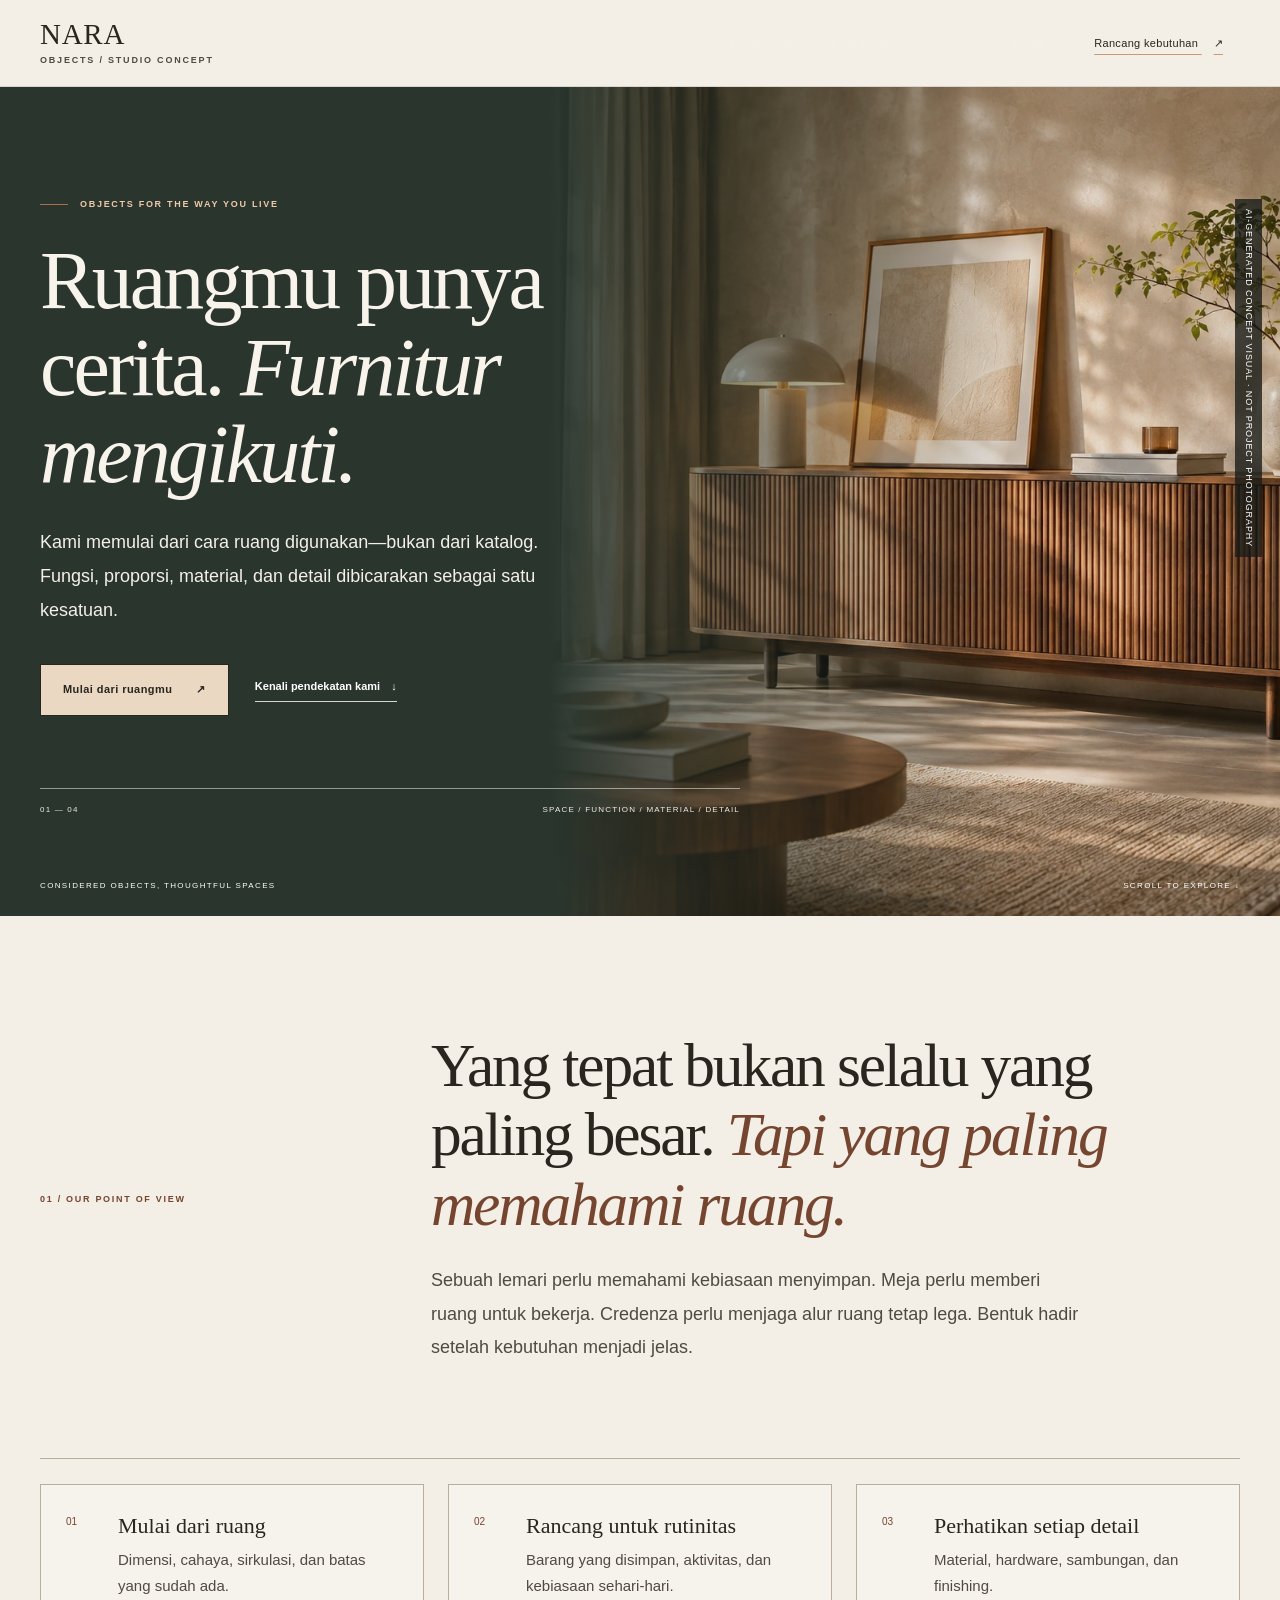
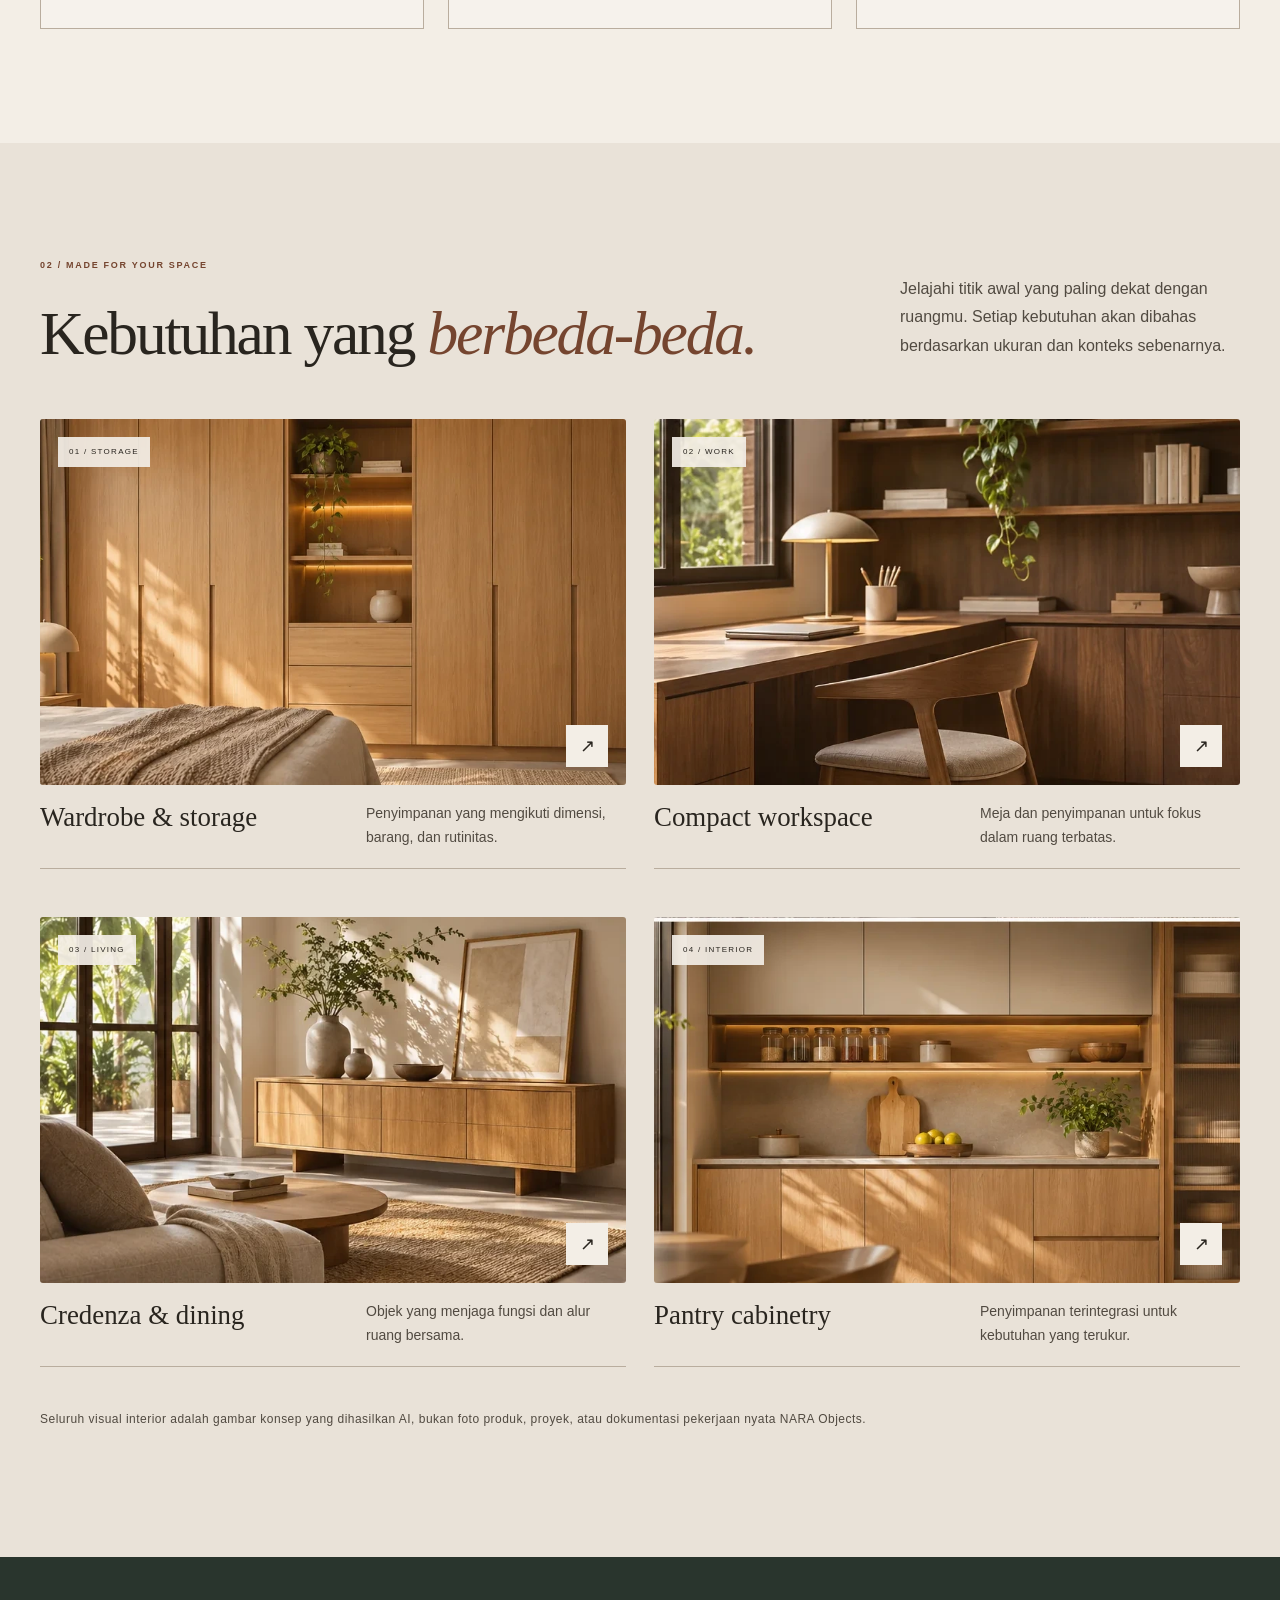
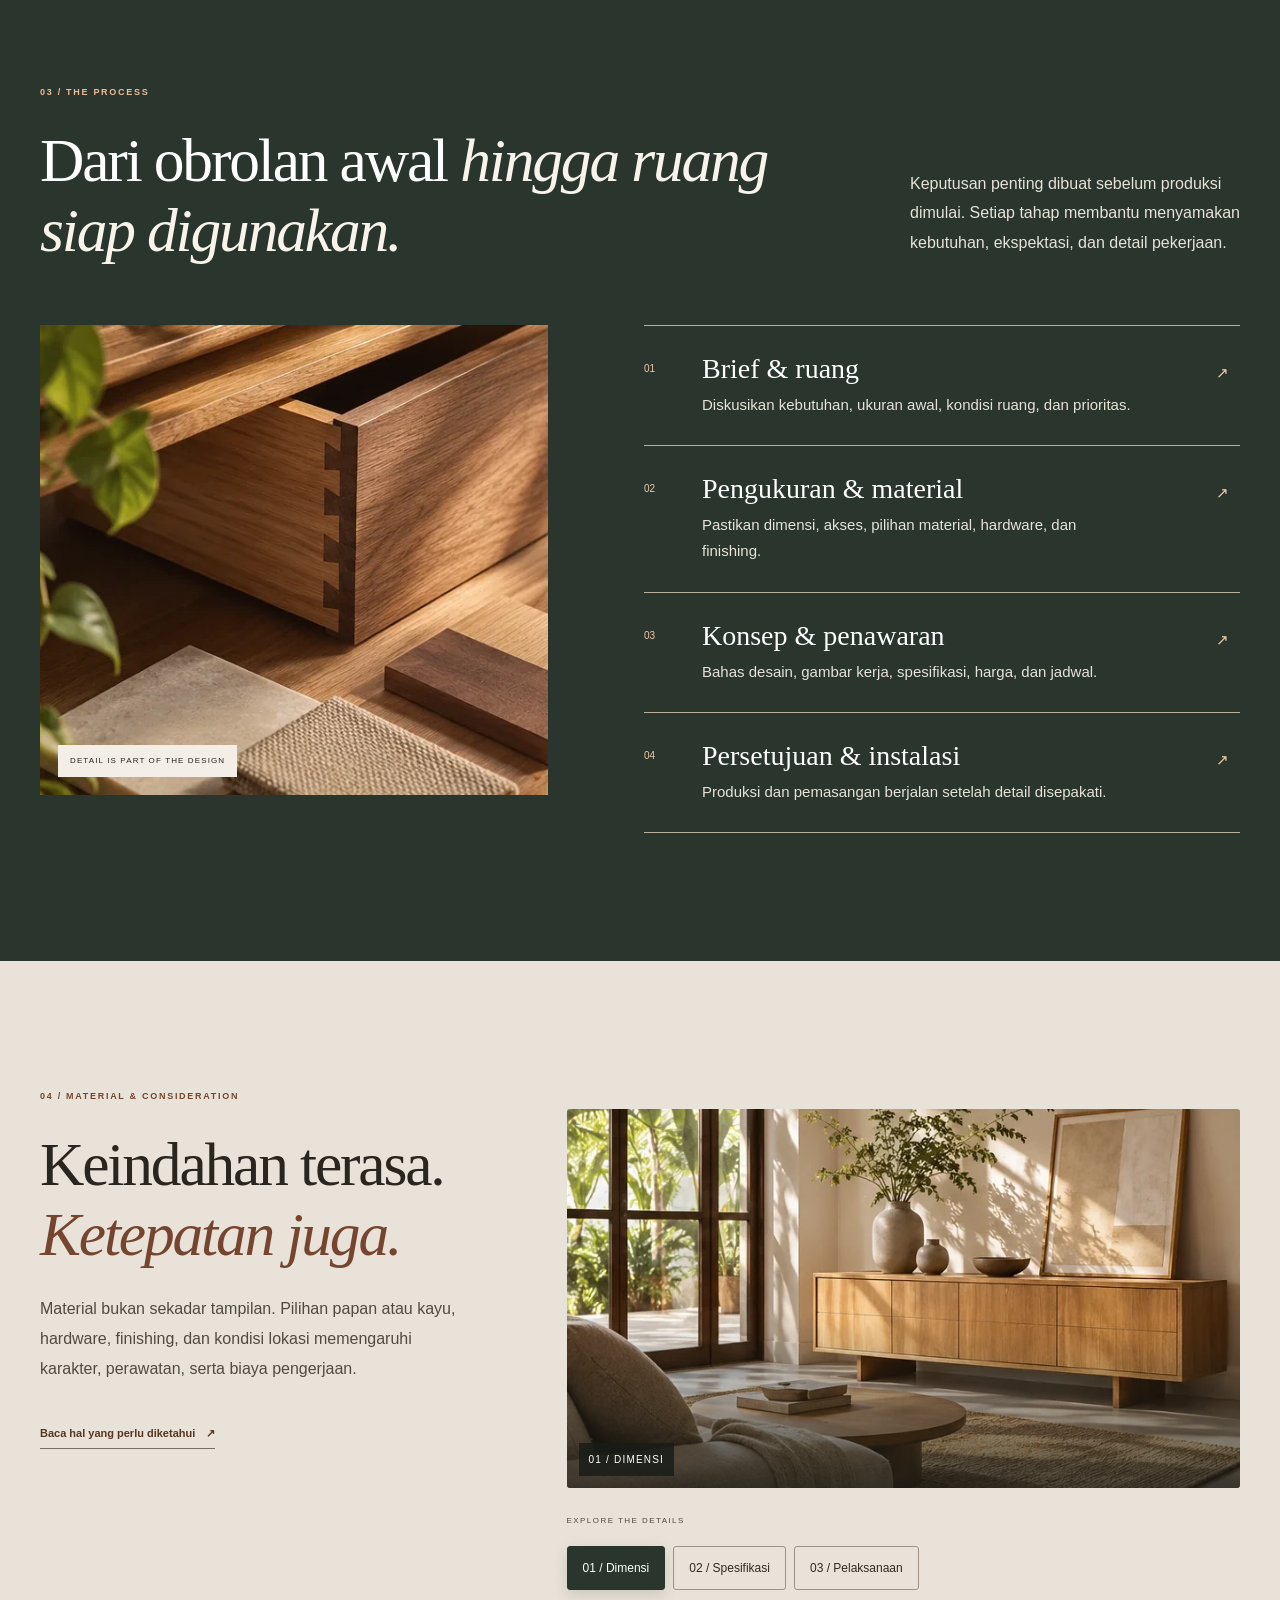
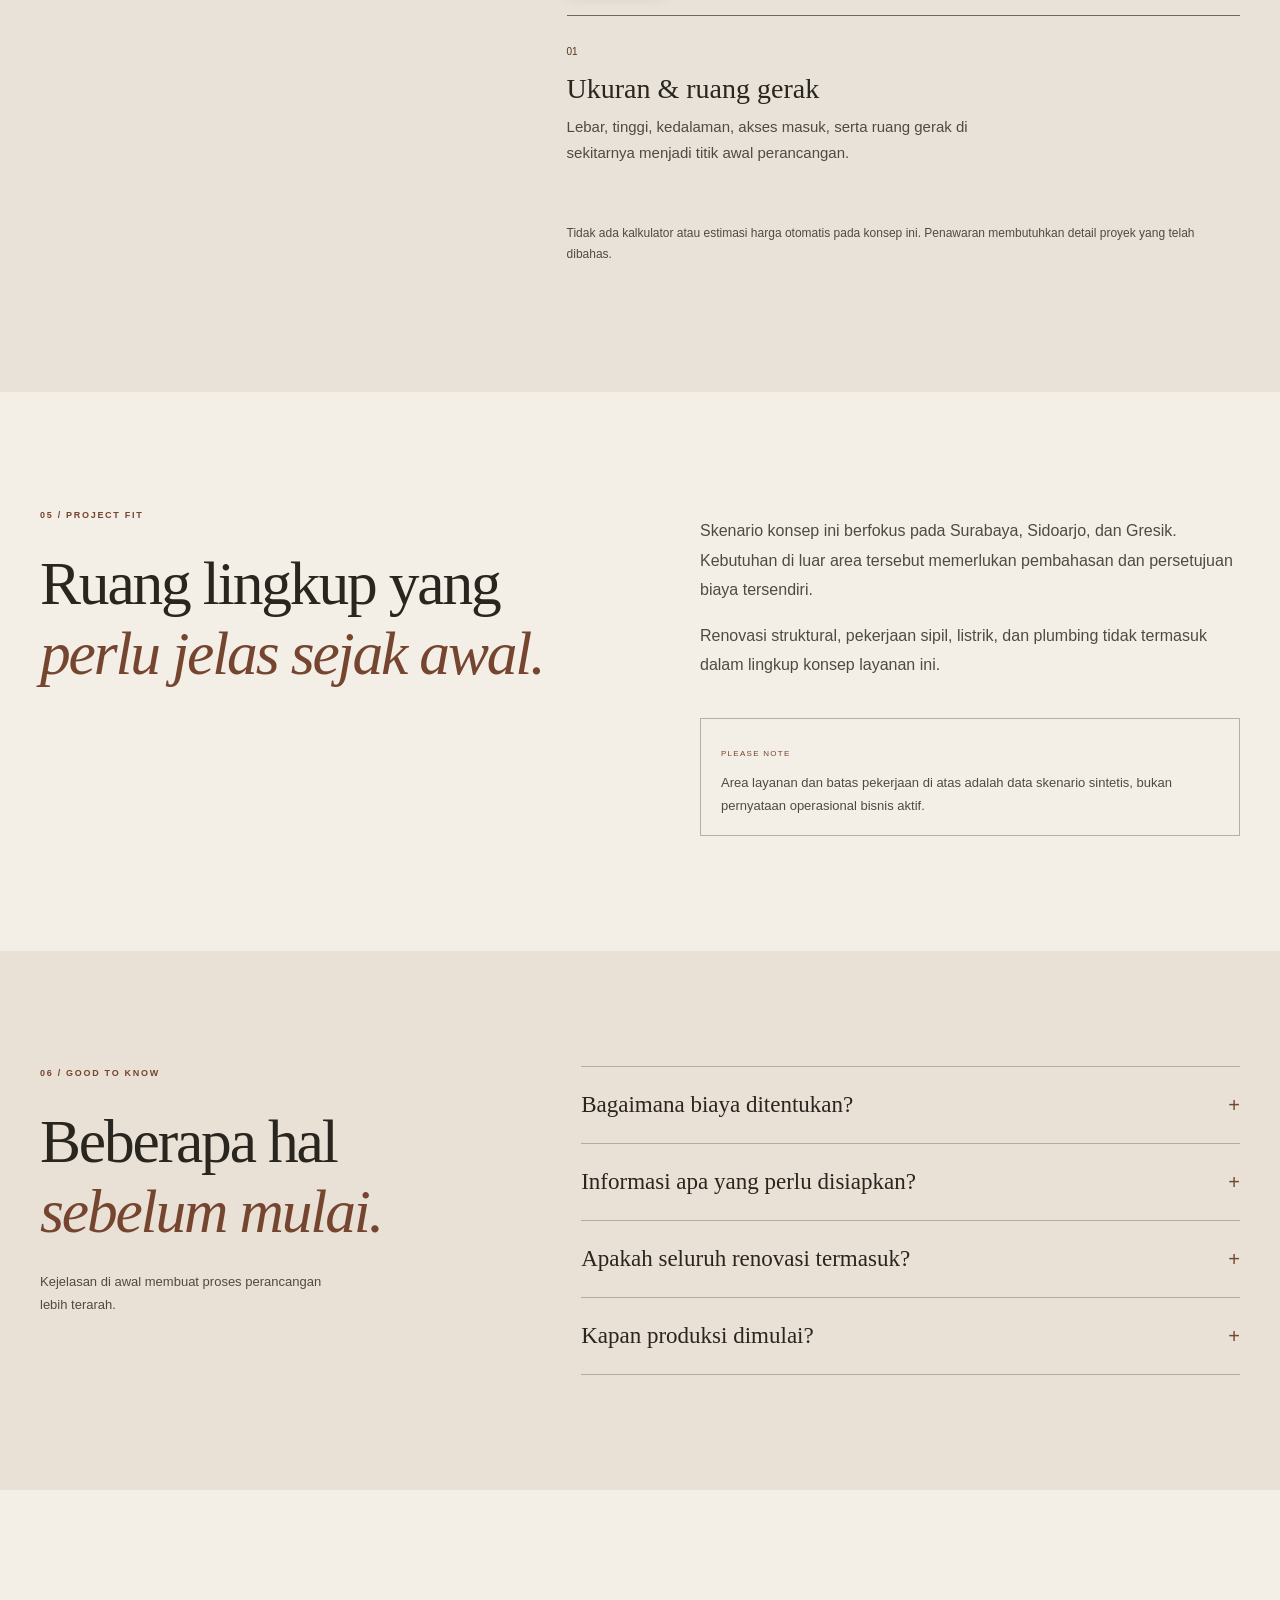
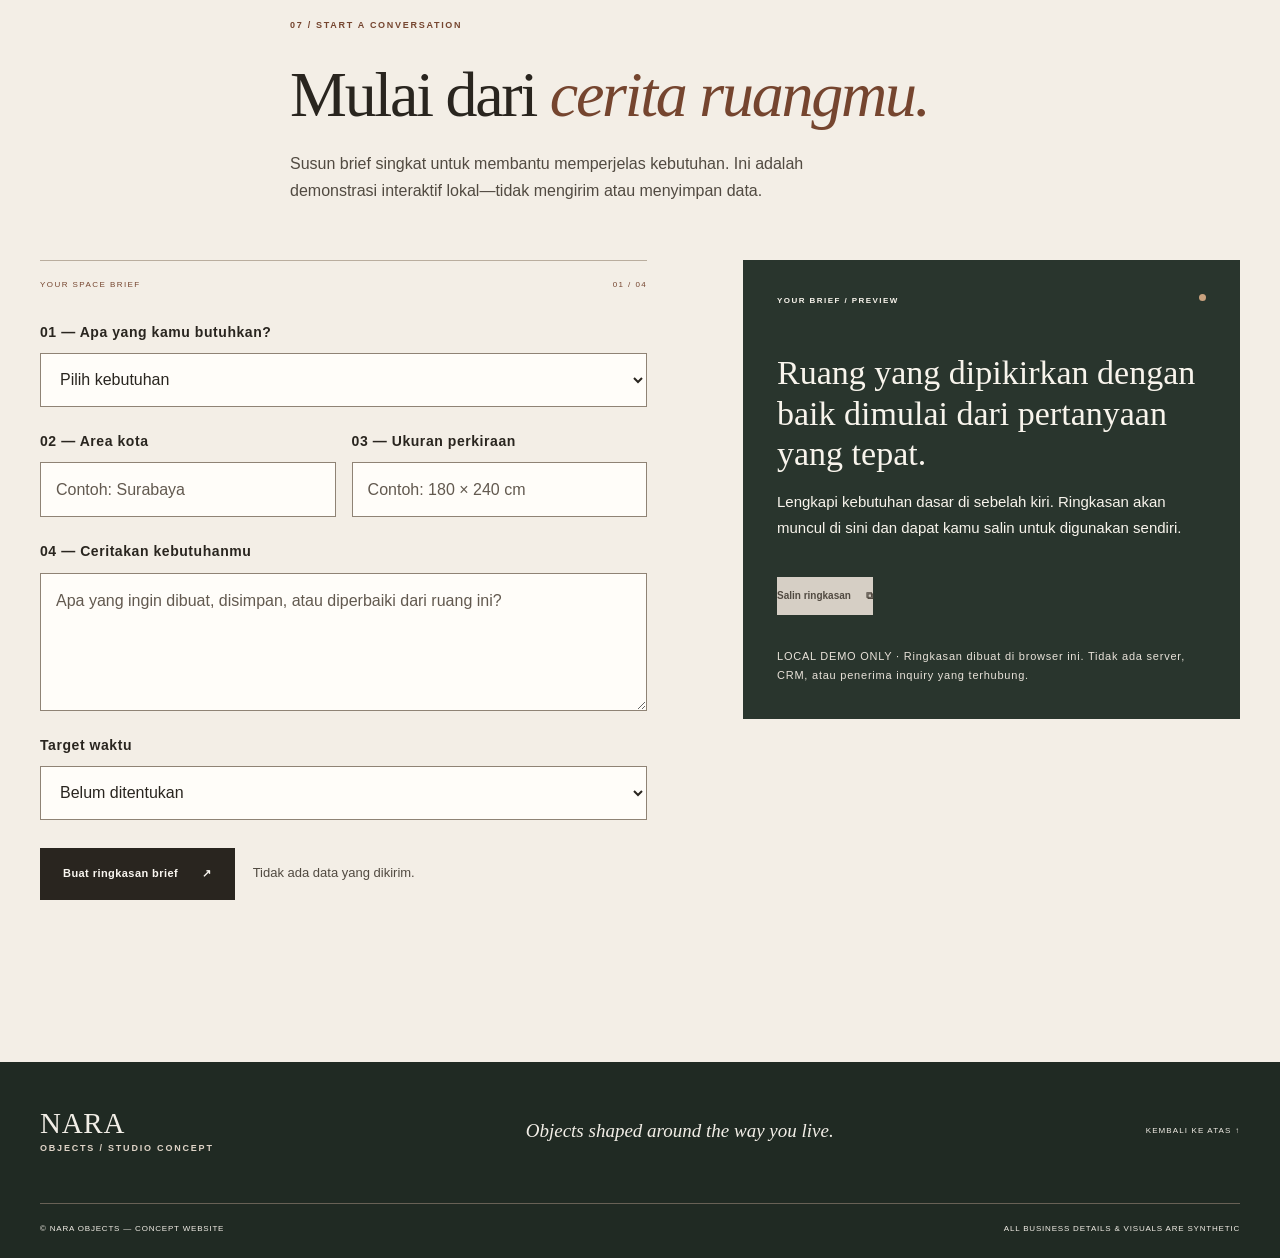
==== index.html @ 51c0eef7 "Deliver NARA R4.3 production candidate" ====
<!doctype html>

<html lang="id">
<head>
<meta charset="utf-8"/>
<meta content="width=device-width, initial-scale=1" name="viewport"/>
<meta content="#29352d" name="theme-color"/>
<meta content="Konsep studio furnitur custom yang berangkat dari ruang, rutinitas, material, dan detail yang dipertimbangkan dengan cermat." name="description"/>
<meta content="NARA Objects — Furnitur yang berawal dari ruangmu" property="og:title"/>
<meta content="Ruang, fungsi, material, dan detail dalam satu proses yang dipertimbangkan." property="og:description"/>
<meta content="website" property="og:type"/>
<title>NARA Objects — Furnitur yang berawal dari ruangmu</title>
<link as="image" fetchpriority="high" href="assets/hero.webp" rel="preload"/>
<link href="styles.css" rel="stylesheet"/>
<script defer="" src="script.js"></script>
</head>
<body>
<a class="skip-link" href="#konten">Lewati ke konten</a>
<div aria-hidden="true" class="scroll-progress"><span id="progressBar"></span></div>
<header class="site-header" id="top">
<div class="container header-inner">
<a aria-label="NARA Objects, kembali ke atas" class="wordmark" href="#top">NARA<span>OBJECTS / STUDIO CONCEPT</span></a>
<button aria-controls="primaryNav" aria-expanded="false" aria-label="Buka navigasi" class="menu-toggle" type="button"><span></span><span></span></button>
<nav aria-label="Navigasi utama" class="primary-nav" id="primaryNav">
<a href="#pendekatan">Pendekatan</a><a href="#koleksi">Kebutuhan</a><a href="#proses">Proses</a><a href="#material">Material</a>
<a class="nav-cta" href="#mulai">Rancang kebutuhan <span aria-hidden="true">↗</span></a>
</nav>
</div>
</header>
<main id="konten">
<section aria-labelledby="heroTitle" class="hero section-shell">
<div class="container hero-grid">
<div class="hero-copy" data-reveal="up">
<p class="eyebrow"><span class="eyebrow-line"></span> OBJECTS FOR THE WAY YOU LIVE</p>
<h1 id="heroTitle">Ruangmu punya cerita. <em>Furnitur mengikuti.</em></h1>
<p class="hero-lede">Kami memulai dari cara ruang digunakan—bukan dari katalog. Fungsi, proporsi, material, dan detail dibicarakan sebagai satu kesatuan.</p>
<div class="hero-actions"><a class="button button-dark" href="#mulai">Mulai dari ruangmu <span aria-hidden="true">↗</span></a><a class="text-link" href="#pendekatan">Kenali pendekatan kami <span aria-hidden="true">↓</span></a></div>
<div class="hero-footnote"><span>01 — 04</span><span>SPACE / FUNCTION / MATERIAL / DETAIL</span></div>
</div>
<figure class="hero-visual">
<img alt="Visual konsep AI interior ruang keluarga dengan credenza walnut dan cahaya alami; bukan proyek nyata NARA" fetchpriority="high" height="1024" loading="eager" src="assets/hero.webp" width="1536"/>
<figcaption>AI-GENERATED CONCEPT VISUAL · NOT PROJECT PHOTOGRAPHY</figcaption>
<span aria-hidden="true" class="hero-stamp">MADE<br/>AROUND<br/>YOU</span>
</figure>
</div>
<div class="container hero-bottom"><span>CONSIDERED OBJECTS, THOUGHTFUL SPACES</span><span>SCROLL TO EXPLORE ↓</span></div>
</section>
<section class="intro-section section-shell" id="pendekatan">
<div class="container intro-grid" data-reveal="up">
<p class="eyebrow">01 / OUR POINT OF VIEW</p>
<div><h2>Yang tepat bukan selalu yang paling besar. <em>Tapi yang paling memahami ruang.</em></h2><p class="body-large">Sebuah lemari perlu memahami kebiasaan menyimpan. Meja perlu memberi ruang untuk bekerja. Credenza perlu menjaga alur ruang tetap lega. Bentuk hadir setelah kebutuhan menjadi jelas.</p></div>
</div>
<div class="container principle-row" data-reveal="up"><div><span>01</span><strong>Mulai dari ruang</strong><p>Dimensi, cahaya, sirkulasi, dan batas yang sudah ada.</p></div><div><span>02</span><strong>Rancang untuk rutinitas</strong><p>Barang yang disimpan, aktivitas, dan kebiasaan sehari-hari.</p></div><div><span>03</span><strong>Perhatikan setiap detail</strong><p>Material, hardware, sambungan, dan finishing.</p></div></div>
</section>
<section class="collection-section section-shell" id="koleksi">
<div class="container section-heading" data-reveal="up"><div><p class="eyebrow">02 / MADE FOR YOUR SPACE</p><h2>Kebutuhan yang <em>berbeda-beda.</em></h2></div><p>Jelajahi titik awal yang paling dekat dengan ruangmu. Setiap kebutuhan akan dibahas berdasarkan ukuran dan konteks sebenarnya.</p></div>
<div class="container collection-grid">
<article class="collection-card collection-wide" data-reveal="up"><a aria-label="Pilih wardrobe dan storage untuk konsultasi" class="card-image" data-category="Wardrobe &amp; storage" href="#mulai"><img alt="Visual konsep AI wardrobe built-in kayu di kamar tidur hangat; bukan proyek nyata NARA" height="541" loading="lazy" src="assets/wardrobe.webp" width="1448"/><span class="image-index">01 / STORAGE</span><span aria-hidden="true" class="image-arrow">↗</span></a><div class="card-meta"><h3>Wardrobe &amp; storage</h3><p>Penyimpanan yang mengikuti dimensi, barang, dan rutinitas.</p></div></article>
<article class="collection-card collection-offset" data-reveal="up"><a aria-label="Pilih compact workspace untuk konsultasi" class="card-image" data-category="Compact workspace" href="#mulai"><img alt="Visual konsep AI compact workspace dengan meja walnut; bukan proyek nyata NARA" height="514" loading="lazy" src="assets/workspace.webp" width="1536"/><span class="image-index">02 / WORK</span><span aria-hidden="true" class="image-arrow">↗</span></a><div class="card-meta"><h3>Compact workspace</h3><p>Meja dan penyimpanan untuk fokus dalam ruang terbatas.</p></div></article>
<article class="collection-card" data-reveal="up"><a aria-label="Pilih credenza dan dining untuk konsultasi" class="card-image" data-category="Credenza &amp; dining" href="#mulai"><img alt="Visual konsep AI credenza walnut pada interior ruang keluarga; bukan proyek nyata NARA" height="500" loading="lazy" src="assets/credenza.webp" width="760"/><span class="image-index">03 / LIVING</span><span aria-hidden="true" class="image-arrow">↗</span></a><div class="card-meta"><h3>Credenza &amp; dining</h3><p>Objek yang menjaga fungsi dan alur ruang bersama.</p></div></article>
<article class="collection-card collection-offset" data-reveal="up"><a aria-label="Pilih pantry cabinetry untuk konsultasi" class="card-image" data-category="Pantry cabinetry" href="#mulai"><img alt="Visual konsep AI pantry cabinetry dengan rak terbuka dan pencahayaan hangat; bukan proyek nyata NARA" height="541" loading="lazy" src="assets/pantry.webp" width="1448"/><span class="image-index">04 / INTERIOR</span><span aria-hidden="true" class="image-arrow">↗</span></a><div class="card-meta"><h3>Pantry cabinetry</h3><p>Penyimpanan terintegrasi untuk kebutuhan yang terukur.</p></div></article>
</div>
<p class="container visual-disclosure">Seluruh visual interior adalah gambar konsep yang dihasilkan AI, bukan foto produk, proyek, atau dokumentasi pekerjaan nyata NARA Objects.</p>
</section>
<section class="process-section section-shell" id="proses">
<div class="container process-top" data-reveal="up"><div><p class="eyebrow">03 / THE PROCESS</p><h2>Dari obrolan awal <em>hingga ruang siap digunakan.</em></h2></div><p class="process-intro">Keputusan penting dibuat sebelum produksi dimulai. Setiap tahap membantu menyamakan kebutuhan, ekspektasi, dan detail pekerjaan.</p></div>
<div class="container process-layout"><div class="process-image" data-reveal="up"><img alt="Visual konsep AI detail credenza walnut dalam interior hangat; bukan proyek nyata NARA" height="500" loading="lazy" src="assets/joinery-detail.webp" width="764"/><span>DETAIL IS PART OF THE DESIGN</span></div><ol class="process-list"><li data-reveal="up"><span>01</span><div><h3>Brief &amp; ruang</h3><p>Diskusikan kebutuhan, ukuran awal, kondisi ruang, dan prioritas.</p></div><span class="step-mark">↗</span></li><li data-reveal="up"><span>02</span><div><h3>Pengukuran &amp; material</h3><p>Pastikan dimensi, akses, pilihan material, hardware, dan finishing.</p></div><span class="step-mark">↗</span></li><li data-reveal="up"><span>03</span><div><h3>Konsep &amp; penawaran</h3><p>Bahas desain, gambar kerja, spesifikasi, harga, dan jadwal.</p></div><span class="step-mark">↗</span></li><li data-reveal="up"><span>04</span><div><h3>Persetujuan &amp; instalasi</h3><p>Produksi dan pemasangan berjalan setelah detail disepakati.</p></div><span class="step-mark">↗</span></li></ol></div>
</section>
<section class="material-section section-shell" id="material">
<div class="container material-grid" data-reveal="up"><div class="material-copy"><p class="eyebrow">04 / MATERIAL &amp; CONSIDERATION</p><h2>Keindahan terasa. <em>Ketepatan juga.</em></h2><p>Material bukan sekadar tampilan. Pilihan papan atau kayu, hardware, finishing, dan kondisi lokasi memengaruhi karakter, perawatan, serta biaya pengerjaan.</p><a class="text-link light-link" href="#faq">Baca hal yang perlu diketahui <span aria-hidden="true">↗</span></a></div><div class="material-selector"><figure class="material-visual"><img alt="Visual konsep AI credenza walnut dalam interior natural; bukan proyek nyata NARA" height="500" id="materialImage" loading="lazy" src="assets/credenza.webp" width="760"/><figcaption id="materialImageLabel">01 / DIMENSI</figcaption></figure><p class="selector-label">EXPLORE THE DETAILS</p><div aria-label="Pilih faktor perencanaan" class="material-tabs" role="group"><button aria-pressed="true" class="material-tab is-active" data-material="dimensions" type="button">01 / Dimensi</button><button aria-pressed="false" class="material-tab" data-material="specification" type="button">02 / Spesifikasi</button><button aria-pressed="false" class="material-tab" data-material="execution" type="button">03 / Pelaksanaan</button></div><div aria-atomic="true" aria-live="polite" class="material-detail"><span id="materialNumber">01</span><h3 id="materialTitle">Ukuran &amp; ruang gerak</h3><p id="materialText">Lebar, tinggi, kedalaman, akses masuk, serta ruang gerak di sekitarnya menjadi titik awal perancangan.</p></div><p class="micro-note">Tidak ada kalkulator atau estimasi harga otomatis pada konsep ini. Penawaran membutuhkan detail proyek yang telah dibahas.</p></div></div>
</section>
<section class="fit-section section-shell"><div class="container fit-grid" data-reveal="up"><div><p class="eyebrow">05 / PROJECT FIT</p><h2>Ruang lingkup yang <em>perlu jelas sejak awal.</em></h2></div><div class="fit-content"><p>Skenario konsep ini berfokus pada Surabaya, Sidoarjo, dan Gresik. Kebutuhan di luar area tersebut memerlukan pembahasan dan persetujuan biaya tersendiri.</p><p>Renovasi struktural, pekerjaan sipil, listrik, dan plumbing tidak termasuk dalam lingkup konsep layanan ini.</p><div class="fit-note"><span>PLEASE NOTE</span><p>Area layanan dan batas pekerjaan di atas adalah data skenario sintetis, bukan pernyataan operasional bisnis aktif.</p></div></div></div></section>
<section class="faq-section section-shell" id="faq"><div class="container faq-grid" data-reveal="up"><div><p class="eyebrow">06 / GOOD TO KNOW</p><h2>Beberapa hal <em>sebelum mulai.</em></h2><p class="faq-lede">Kejelasan di awal membuat proses perancangan lebih terarah.</p></div><div class="faq-list"><details><summary><span>Bagaimana biaya ditentukan?</span><b aria-hidden="true">+</b></summary><p>Ukuran, material, hardware, finishing, kondisi lokasi, akses, dan kompleksitas pengerjaan memengaruhi penawaran. Harga final perlu dibahas berdasarkan detail proyek.</p></details><details><summary><span>Informasi apa yang perlu disiapkan?</span><b aria-hidden="true">+</b></summary><p>Jenis furnitur, ukuran perkiraan, foto ruang bila tersedia, kebutuhan penyimpanan, area, dan target waktu akan membantu percakapan awal.</p></details><details><summary><span>Apakah seluruh renovasi termasuk?</span><b aria-hidden="true">+</b></summary><p>Tidak. Dalam skenario konsep ini, renovasi struktural, pekerjaan sipil, listrik, dan plumbing berada di luar cakupan.</p></details><details><summary><span>Kapan produksi dimulai?</span><b aria-hidden="true">+</b></summary><p>Produksi idealnya dimulai setelah desain, spesifikasi, gambar kerja, harga, dan jadwal disetujui bersama.</p></details></div></div></section>
<section class="inquiry-section section-shell" id="mulai"><div class="container inquiry-heading" data-reveal="up"><p class="eyebrow">07 / START A CONVERSATION</p><h2>Mulai dari <em>cerita ruangmu.</em></h2><p>Susun brief singkat untuk membantu memperjelas kebutuhan. Ini adalah demonstrasi interaktif lokal—tidak mengirim atau menyimpan data.</p></div><div class="container inquiry-layout"><form class="brief-form" data-reveal="up" id="briefForm"><div class="form-topline"><span>YOUR SPACE BRIEF</span><span id="formProgress">01 / 04</span></div><label class="form-field"><span>01 — Apa yang kamu butuhkan?</span><select id="category" required=""><option value="">Pilih kebutuhan</option><option>Wardrobe &amp; storage</option><option>Compact workspace</option><option>Credenza &amp; dining</option><option>Pantry cabinetry</option><option>Kebutuhan lain</option></select></label><div class="form-two"><label class="form-field"><span>02 — Area kota</span><input autocomplete="address-level2" id="city" placeholder="Contoh: Surabaya" required=""/></label><label class="form-field"><span>03 — Ukuran perkiraan</span><input id="size" placeholder="Contoh: 180 × 240 cm"/></label></div><label class="form-field"><span>04 — Ceritakan kebutuhanmu</span><textarea id="notes" placeholder="Apa yang ingin dibuat, disimpan, atau diperbaiki dari ruang ini?" rows="4"></textarea></label><label class="form-field"><span>Target waktu</span><select id="timeline"><option value="">Belum ditentukan</option><option>Dalam 1 bulan</option><option>1–3 bulan</option><option>Masih eksplorasi</option></select></label><div class="form-actions"><button class="button button-dark" type="submit">Buat ringkasan brief <span aria-hidden="true">↗</span></button><span class="form-hint">Tidak ada data yang dikirim.</span></div><p aria-live="polite" class="form-status" id="formStatus" role="status"></p></form><aside aria-labelledby="previewTitle" class="brief-preview" data-reveal="up"><div class="preview-top"><span>YOUR BRIEF / PREVIEW</span><span aria-hidden="true" class="preview-dot"></span></div><h3 id="previewTitle">Ruang yang dipikirkan dengan baik dimulai dari pertanyaan yang tepat.</h3><p id="previewText">Lengkapi kebutuhan dasar di sebelah kiri. Ringkasan akan muncul di sini dan dapat kamu salin untuk digunakan sendiri.</p><div class="preview-summary" hidden="" id="previewSummary"></div><button class="copy-button" disabled="" id="copyBrief" type="button">Salin ringkasan <span aria-hidden="true">⧉</span></button><p class="preview-disclaimer">LOCAL DEMO ONLY · Ringkasan dibuat di browser ini. Tidak ada server, CRM, atau penerima inquiry yang terhubung.</p></aside></div></section>
</main>
<footer class="site-footer"><div class="container footer-main"><a class="wordmark footer-wordmark" href="#top">NARA<span>OBJECTS / STUDIO CONCEPT</span></a><p>Objects shaped around the way you live.</p><a class="back-top" href="#top">KEMBALI KE ATAS ↑</a></div><div class="container footer-bottom"><span>© NARA OBJECTS — CONCEPT WEBSITE</span><span>ALL BUSINESS DETAILS &amp; VISUALS ARE SYNTHETIC</span></div></footer>
<div aria-live="polite" class="toast" id="toast" role="status"></div>
</body>
</html>
---- styles.css ----
:root{--paper:#f3eee6;--paper-deep:#e8dfd2;--ink:#29251f;--muted:#696157;--line:#cfc4b5;--clay:#87543b;--dark:#39352d;--white:#faf7f1;--serif:Georgia,'Times New Roman',serif;--sans:Arial,Helvetica,sans-serif;--container:1240px}*{box-sizing:border-box}html{scroll-behavior:smooth;scroll-padding-top:92px}body{margin:0;background:var(--paper);color:var(--ink);font-family:var(--sans);font-size:15px;line-height:1.65;-webkit-font-smoothing:antialiased}a{color:inherit;text-decoration:none}button,input,select,textarea{font:inherit}button,a{-webkit-tap-highlight-color:transparent}img{display:block;max-width:100%}.container{width:min(var(--container),calc(100% - 80px));margin-inline:auto}.section-shell{position:relative}.skip-link{position:fixed;z-index:1000;top:12px;left:12px;padding:12px 18px;background:var(--ink);color:white;transform:translateY(-160%)}.skip-link:focus{transform:none}.scroll-progress{height:2px;position:fixed;inset:0 0 auto;z-index:100;background:transparent}.scroll-progress span{display:block;height:100%;width:0;background:var(--clay)}.site-header{position:sticky;top:0;z-index:100;background:rgba(243,238,230,.94);backdrop-filter:blur(14px);border-bottom:1px solid rgba(207,196,181,.75)}.header-inner{height:86px;display:flex;align-items:center;justify-content:space-between}.wordmark{font:500 28px/.9 var(--serif);letter-spacing:.025em;display:inline-flex;flex-direction:column;gap:8px}.wordmark span{font:600 8px/1 var(--sans);letter-spacing:.2em;color:var(--muted)}.primary-nav{display:flex;align-items:center;gap:clamp(18px,2.5vw,38px);font-size:12px}.primary-nav>a:not(.nav-cta){color:#5d564d;transition:color .2s}.primary-nav>a[aria-current=location],.primary-nav>a:hover{color:var(--clay)}.nav-cta{border:1px solid var(--ink);padding:12px 16px;font-size:11px;letter-spacing:.03em}.nav-cta span{padding-left:12px}.menu-toggle{display:none;width:46px;height:44px;border:1px solid var(--line);background:transparent;align-items:center;justify-content:center;flex-direction:column;gap:6px}.menu-toggle span{width:18px;height:1px;background:var(--ink);transition:transform .25s}.menu-toggle[aria-expanded=true] span:first-child{transform:translateY(3.5px) rotate(45deg)}.menu-toggle[aria-expanded=true] span:last-child{transform:translateY(-3.5px) rotate(-45deg)}.hero{padding:54px 0 28px}.hero-grid{display:grid;grid-template-columns:.92fr 1.08fr;gap:clamp(40px,7vw,104px);align-items:center}.hero-copy{padding:30px 0 24px}.eyebrow{display:flex;align-items:center;gap:12px;margin:0 0 26px;font-size:9px;font-weight:700;letter-spacing:.19em;color:var(--clay)}.eyebrow-line{display:inline-block;width:28px;height:1px;background:var(--clay)}h1,h2,h3,p{margin-top:0}h1,h2{font-family:var(--serif);font-weight:400;letter-spacing:-.035em}h1{max-width:620px;margin-bottom:26px;font-size:clamp(54px,6.4vw,88px);line-height:1.04}h1 em,h2 em{font-weight:400;color:var(--clay)}.hero-lede{max-width:440px;color:var(--muted);font-size:15px;line-height:1.9}.hero-actions{display:flex;align-items:center;gap:26px;flex-wrap:wrap;margin-top:36px}.button{min-height:52px;display:inline-flex;align-items:center;justify-content:center;gap:24px;padding:0 22px;border:1px solid var(--ink);font-size:11px;font-weight:600;letter-spacing:.04em;cursor:pointer;transition:background .25s,color .25s,transform .25s}.button:hover{transform:translateY(-2px)}.button-dark{background:var(--ink);color:var(--white)}.button-dark:hover{background:var(--clay);border-color:var(--clay)}.text-link{font-size:11px;font-weight:600;border-bottom:1px solid var(--line);padding-bottom:5px}.text-link span{margin-left:8px;color:var(--clay)}.hero-footnote{display:flex;justify-content:space-between;gap:15px;margin-top:72px;padding-top:14px;border-top:1px solid var(--line);font-size:8px;letter-spacing:.15em;color:var(--muted)}.hero-visual{position:relative;margin:0;padding:0 0 26px 26px}.hero-visual:before{content:'';position:absolute;z-index:-1;inset:26px 26px 0 0;background:var(--paper-deep)}.hero-visual img{width:100%;height:clamp(430px,48vw,620px);object-fit:cover;object-position:center}.hero-visual figcaption{display:flex;justify-content:space-between;gap:14px;padding-top:12px;font-size:8px;letter-spacing:.1em;color:var(--muted)}.hero-stamp{position:absolute;right:-18px;top:38px;background:var(--clay);color:#fff9f0;width:90px;height:90px;border-radius:50%;display:grid;place-content:center;text-align:center;font-size:9px;line-height:1.35;letter-spacing:.12em;transform:rotate(9deg)}.hero-bottom{display:flex;justify-content:space-between;padding-top:26px;font-size:8px;letter-spacing:.17em;color:var(--muted)}.intro-section{padding:150px 0 135px}.intro-grid{display:grid;grid-template-columns:.5fr 1.5fr;gap:7vw}.intro-grid h2,.section-heading h2,.process-top h2,.material-copy h2,.fit-grid h2,.faq-grid h2,.inquiry-heading h2{font-size:clamp(42px,5vw,68px);line-height:1.12;margin-bottom:25px}.intro-grid .eyebrow{margin-top:13px}.body-large{max-width:650px;color:var(--muted);font-size:17px;line-height:1.9}.principle-row{display:grid;grid-template-columns:repeat(3,1fr);gap:32px;margin-top:85px;padding-top:25px;border-top:1px solid var(--line)}.principle-row>div{display:grid;grid-template-columns:40px 1fr;column-gap:12px}.principle-row span{grid-row:span 2;color:var(--clay);font-size:10px}.principle-row strong{font:400 21px var(--serif)}.principle-row p{grid-column:2;margin:8px 0 0;color:var(--muted);font-size:12px}.collection-section{padding:110px 0 125px;background:#e9e1d6}.section-heading{display:flex;align-items:end;justify-content:space-between;gap:60px;margin-bottom:48px}.section-heading h2{margin-bottom:0}.section-heading>p{max-width:340px;margin:0 0 8px;color:var(--muted);font-size:13px}.collection-grid{display:grid;grid-template-columns:1.1fr .9fr;gap:64px 8.5%;align-items:start}.collection-card{min-width:0}.collection-offset{margin-top:105px}.card-image{position:relative;display:block;overflow:hidden;background:#d4c7b5}.card-image img{width:100%;height:clamp(300px,37vw,470px);object-fit:cover;transition:transform .8s cubic-bezier(.2,.7,.2,1),filter .5s}.collection-wide .card-image img{object-position:center 55%}.collection-card:hover .card-image img{transform:scale(1.035);filter:saturate(1.04)}.image-index{position:absolute;left:18px;top:18px;padding:8px 11px;background:rgba(243,238,230,.92);font-size:8px;letter-spacing:.16em}.image-arrow{position:absolute;right:18px;bottom:18px;width:42px;height:42px;display:grid;place-items:center;background:var(--paper);font-size:18px;transition:background .2s,color .2s}.collection-card:hover .image-arrow{background:var(--clay);color:white}.card-meta{display:flex;align-items:baseline;justify-content:space-between;gap:20px;padding-top:16px;border-bottom:1px solid var(--line);padding-bottom:18px}.card-meta h3{font:400 clamp(21px,2.2vw,29px) var(--serif);margin:0}.card-meta p{max-width:230px;margin:0;color:var(--muted);font-size:11px}.visual-disclosure{margin-top:55px;color:var(--muted);font-size:9px;letter-spacing:.04em}.process-section{padding:140px 0 150px}.process-top{display:flex;justify-content:space-between;align-items:end;gap:60px;margin-bottom:65px}.process-top h2{max-width:700px;margin-bottom:0}.process-intro{max-width:330px;margin:0 0 8px;color:var(--muted);font-size:13px}.process-layout{display:grid;grid-template-columns:.9fr 1.1fr;gap:8%}.process-image{position:relative;align-self:start}.process-image img{width:100%;height:470px;object-fit:cover}.process-image>span{position:absolute;left:18px;bottom:18px;padding:9px 12px;background:var(--paper);font-size:8px;letter-spacing:.14em}.process-list{list-style:none;margin:0;padding:0;border-top:1px solid var(--line)}.process-list li{display:grid;grid-template-columns:44px 1fr 24px;gap:14px;padding:25px 0;border-bottom:1px solid var(--line);align-items:start}.process-list li>span:first-child{font-size:10px;color:var(--clay);padding-top:7px}.process-list h3{font:400 25px var(--serif);margin:0 0 7px}.process-list p{max-width:430px;color:var(--muted);font-size:12px;margin:0}.step-mark{font-size:15px;color:var(--clay);padding-top:7px}.material-section{padding:115px 0;background:var(--dark);color:var(--white)}.material-grid{display:grid;grid-template-columns:.85fr 1.15fr;gap:10%}.material-copy .eyebrow{color:#d1a68d}.material-copy h2{max-width:490px}.material-copy h2 em{color:#d1a68d}.material-copy>p:not(.eyebrow){max-width:450px;color:#d0c9bd;font-size:13px;line-height:1.9}.light-link{display:inline-block;margin-top:25px;border-color:#766e61}.light-link span{color:#d1a68d}.material-selector{padding-top:9px}.selector-label,.form-topline,.preview-top{font-size:8px;letter-spacing:.18em;color:#c5b7a7}.material-tabs{display:flex;flex-wrap:wrap;gap:8px;margin:22px 0 34px}.material-tab{padding:10px 13px;border:1px solid #6e665a;background:transparent;color:#e6ded2;font-size:9px;cursor:pointer;transition:background .2s,border .2s}.material-tab:hover,.material-tab.is-active{background:#e7d6c3;border-color:#e7d6c3;color:var(--ink)}.material-detail{min-height:185px;border-top:1px solid #71685d;padding-top:20px}.material-detail>span{font-size:10px;color:#d1a68d}.material-detail h3{font:400 32px var(--serif);margin:9px 0}.material-detail p{max-width:460px;color:#d0c9bd;font-size:13px}.micro-note{font-size:9px;color:#bcb3a7;margin:15px 0 0}.fit-section{padding:135px 0}.fit-grid{display:grid;grid-template-columns:1fr 1fr;gap:12%}.fit-grid h2{max-width:520px}.fit-content{padding-top:8px}.fit-content>p{color:var(--muted);font-size:14px;line-height:1.9}.fit-note{margin-top:38px;padding:18px 20px;border:1px solid var(--line)}.fit-note span{font-size:8px;letter-spacing:.16em;color:var(--clay)}.fit-note p{margin:8px 0 0;color:var(--muted);font-size:11px}.faq-section{padding:120px 0;background:#e9e1d6}.faq-grid{display:grid;grid-template-columns:.8fr 1.2fr;gap:12%}.faq-grid h2{max-width:420px}.faq-lede{max-width:300px;color:var(--muted);font-size:13px}.faq-list{border-top:1px solid var(--line)}.faq-list details{border-bottom:1px solid var(--line)}.faq-list summary{list-style:none;display:flex;justify-content:space-between;align-items:center;gap:20px;padding:22px 0;cursor:pointer;font:400 20px var(--serif)}.faq-list summary::-webkit-details-marker{display:none}.faq-list summary b{font:400 20px var(--sans);color:var(--clay);transition:transform .2s}.faq-list details[open] summary b{transform:rotate(45deg)}.faq-list details p{max-width:590px;color:var(--muted);font-size:12px;padding:0 40px 20px 0;margin:0}.inquiry-section{padding:130px 0 145px}.inquiry-heading{max-width:700px;margin-bottom:55px}.inquiry-heading h2{margin-bottom:18px}.inquiry-heading>p:last-child{max-width:530px;color:var(--muted);font-size:13px}.inquiry-layout{display:grid;grid-template-columns:1.1fr .9fr;gap:8%}.brief-form{border-top:1px solid var(--line);padding-top:17px}.form-topline{display:flex;justify-content:space-between;color:var(--clay);margin-bottom:28px}.form-field{display:grid;gap:9px;margin-bottom:22px}.form-field>span{font-size:10px;font-weight:600;letter-spacing:.04em}.form-field input,.form-field select,.form-field textarea{width:100%;min-height:48px;border:1px solid var(--line);border-radius:0;background:rgba(255,255,255,.25);padding:12px 13px;color:var(--ink);font-size:12px}.form-field textarea{resize:vertical;min-height:112px}.form-field input::placeholder,.form-field textarea::placeholder{color:#756b60}.form-two{display:grid;grid-template-columns:1fr 1fr;gap:16px}.form-actions{display:flex;align-items:center;gap:18px;flex-wrap:wrap;margin-top:28px}.form-hint{font-size:9px;color:var(--muted)}.form-status{min-height:22px;margin:12px 0 0;color:var(--clay);font-size:11px}.brief-preview{align-self:start;background:#e9e1d6;padding:30px;min-height:400px}.preview-top{display:flex;justify-content:space-between;color:var(--muted)}.preview-dot{width:7px;height:7px;background:var(--clay);border-radius:50%}.brief-preview h3{font:400 31px/1.2 var(--serif);margin:45px 0 14px}.brief-preview>p:not(.preview-disclaimer){font-size:12px;color:var(--muted)}.preview-summary{padding:16px;background:rgba(255,255,255,.42);font-size:11px;white-space:pre-wrap;line-height:1.8;margin-top:22px}.copy-button{margin-top:20px;padding:10px 0;border:0;border-bottom:1px solid var(--ink);background:none;font-size:10px;font-weight:600;cursor:pointer}.copy-button:disabled{opacity:.35;cursor:not-allowed}.copy-button span{margin-left:12px}.preview-disclaimer{margin:32px 0 0;color:var(--muted);font-size:8px;letter-spacing:.07em}.site-footer{background:var(--dark);color:var(--white);padding:48px 0 22px}.footer-main{display:flex;align-items:center;justify-content:space-between;gap:30px;padding-bottom:50px}.footer-wordmark span{color:#c7b9a9}.footer-main>p{margin:0;color:#d1c8bc;font:italic 19px var(--serif)}.back-top{font-size:8px;letter-spacing:.14em}.footer-bottom{border-top:1px solid #686156;padding-top:18px;display:flex;justify-content:space-between;gap:15px;color:#c1b8ab;font-size:8px;letter-spacing:.1em}.toast{position:fixed;left:50%;bottom:22px;z-index:200;transform:translate(-50%,20px);padding:12px 18px;background:var(--ink);color:white;font-size:11px;opacity:0;pointer-events:none;transition:opacity .2s,transform .2s}.toast.is-visible{opacity:1;transform:translate(-50%,0)}:focus-visible{outline:3px solid #b66f4c;outline-offset:4px}::selection{background:#c99a7f;color:#211d18}
@media(min-width:1500px){.hero-visual img{height:650px}}
@media(max-width:1000px){.container{width:min(var(--container),calc(100% - 52px))}.primary-nav{gap:17px}.primary-nav>a:not(.nav-cta){font-size:11px}.hero-grid{gap:40px}.hero-visual img{height:500px}.card-meta{display:block}.card-meta p{margin-top:7px}.process-image img{height:420px}.material-grid{gap:6%}}
@media(max-width:760px){html{scroll-padding-top:76px}.container{width:calc(100% - 40px)}.header-inner{height:72px}.wordmark{font-size:25px}.menu-toggle{display:flex}.primary-nav{display:none;position:absolute;top:100%;left:0;right:0;padding:22px 20px 26px;background:var(--paper);border-bottom:1px solid var(--line);align-items:stretch;gap:0;flex-direction:column;box-shadow:0 18px 22px rgba(40,30,20,.08)}.primary-nav.is-open{display:flex}.primary-nav>a:not(.nav-cta){padding:13px 0;border-bottom:1px solid var(--line);font-size:13px}.nav-cta{margin-top:17px;text-align:center}.hero{padding-top:30px}.hero-grid{grid-template-columns:1fr;gap:32px}.hero-copy{padding:20px 0 0}.eyebrow{margin-bottom:20px}.hero h1{font-size:clamp(49px,12vw,72px);max-width:560px}.hero-lede{font-size:14px}.hero-actions{gap:20px;margin-top:27px}.hero-footnote{margin-top:42px}.hero-visual{padding:0 0 18px 16px}.hero-visual:before{inset:16px 16px 0 0}.hero-visual img{height:clamp(310px,95vw,500px)}.hero-stamp{width:74px;height:74px;right:-8px;top:22px;font-size:8px}.hero-bottom{font-size:7px}.intro-section{padding:95px 0}.intro-grid{grid-template-columns:1fr;gap:10px}.intro-grid h2,.section-heading h2,.process-top h2,.material-copy h2,.fit-grid h2,.faq-grid h2,.inquiry-heading h2{font-size:clamp(39px,9vw,55px)}.body-large{font-size:15px}.principle-row{grid-template-columns:1fr;gap:22px;margin-top:50px}.principle-row>div{grid-template-columns:30px 1fr}.principle-row strong{font-size:20px}.collection-section{padding:88px 0}.section-heading{display:block;margin-bottom:34px}.section-heading>p{margin-top:18px}.collection-grid{grid-template-columns:1fr;gap:34px}.collection-offset{margin-top:0}.card-image img{height:clamp(270px,78vw,430px)}.card-meta{display:flex}.card-meta h3{font-size:23px}.card-meta p{max-width:45%;font-size:10px}.visual-disclosure{margin-top:35px;line-height:1.6}.process-section{padding:95px 0}.process-top{display:block;margin-bottom:35px}.process-intro{margin-top:20px}.process-layout{grid-template-columns:1fr;gap:32px}.process-image img{height:clamp(280px,75vw,400px)}.process-list li{grid-template-columns:32px 1fr 18px;gap:9px;padding:21px 0}.process-list h3{font-size:23px}.material-section{padding:88px 0}.material-grid{grid-template-columns:1fr;gap:45px}.material-tabs{gap:6px}.material-tab{padding:10px 9px;font-size:8px}.material-detail{min-height:170px}.fit-section{padding:95px 0}.fit-grid{grid-template-columns:1fr;gap:12px}.fit-content{padding-top:0}.faq-section{padding:90px 0}.faq-grid{grid-template-columns:1fr;gap:28px}.faq-list summary{font-size:18px}.inquiry-section{padding:95px 0}.inquiry-heading{margin-bottom:35px}.inquiry-layout{grid-template-columns:1fr;gap:35px}.brief-preview{min-height:0;padding:24px}.brief-preview h3{margin-top:30px}.form-two{grid-template-columns:1fr;gap:0}.footer-main{align-items:flex-start;flex-direction:column;padding-bottom:35px}.footer-main>p{font-size:17px}.footer-bottom{flex-direction:column;gap:8px}}
@media(max-width:380px){.container{width:calc(100% - 32px)}.hero h1{font-size:47px}.hero-actions .button{width:100%}.hero-actions{align-items:stretch;flex-direction:column}.card-meta{display:block}.card-meta p{max-width:100%}.material-tab{flex:1}.footer-bottom{font-size:7px}}
@media(prefers-reduced-motion:reduce){html{scroll-behavior:auto}*,*::before,*::after{animation-duration:.01ms!important;animation-iteration-count:1!important;transition-duration:.01ms!important;scroll-behavior:auto!important}}

.preview-summary[hidden]{display:none}


/* R4.2 visual correction: distinct full-resolution media, stronger hierarchy and tangible interaction */
:root{--clay:#87543b;--paper:#f4efe7;--dark:#29352d;--line:#cfc4b5}
body{font-size:16px;line-height:1.72}
.site-header{position:sticky;top:0;background:rgba(244,239,231,.96);border-bottom:1px solid rgba(90,76,60,.16)}
.header-inner{min-height:82px}.wordmark{font-size:29px}.wordmark span{font-size:9px}.primary-nav>a:not(.nav-cta){font-size:13px}.primary-nav>a:hover,.primary-nav>a[aria-current=location]{color:var(--clay)}.nav-cta{background:var(--dark);color:#fff;border-color:var(--dark)}.nav-cta:hover{background:#87543b;color:white}
.hero{padding:0;min-height:690px;min-height:calc(100svh - 82px);background:var(--dark);color:#fff}.hero-grid{grid-template-columns:1fr}.hero-copy{max-width:700px;padding:110px 0 100px}.hero h1{font-size:clamp(54px,6.4vw,90px);line-height:1.06;max-width:780px}.hero-lede{font-size:18px;max-width:540px}.hero-visual{position:absolute;right:0;top:0;width:57%;height:100%;padding:0;margin:0;z-index:0}.hero-visual:before{display:none}.hero-visual img{height:100%;object-fit:cover;object-position:center}.hero-visual:after{content:"";position:absolute;inset:0;background:linear-gradient(90deg,#29352d 0%,rgba(41,53,45,.68) 12%,rgba(41,53,45,.08) 65%,rgba(41,53,45,.12) 100%)}.hero-copy{position:relative;z-index:2}.hero-bottom{position:absolute;bottom:24px;left:0;right:0;z-index:3}.hero-visual figcaption{position:absolute;z-index:2;right:18px;bottom:24px;color:#fff;font-size:9px;letter-spacing:.1em}.hero-stamp{display:none}
.intro-section,.collection-section,.fit-section,.faq-section{padding-top:clamp(90px,9vw,130px);padding-bottom:clamp(90px,9vw,130px)}.intro-grid{grid-template-columns:.55fr 1.45fr;gap:7%}.intro-grid h2,.section-heading h2,.process-top h2,.material-copy h2,.fit-grid h2,.faq-grid h2,.inquiry-heading h2{font-size:clamp(42px,4.8vw,66px);line-height:1.13}.body-large{font-size:18px;line-height:1.85}.principle-row{margin-top:75px;gap:24px}.principle-row>div{padding:28px 25px;border:1px solid var(--line);background:rgba(255,255,255,.26);transition:transform .35s,background .35s,box-shadow .35s}.principle-row>div:hover{transform:translateY(-7px);background:#fffaf2;box-shadow:0 18px 36px rgba(55,45,33,.08)}.principle-row strong{font-size:22px}.principle-row p{font-size:15px;line-height:1.75}
.collection-section{background:#e9e2d8}.section-heading{grid-template-columns:1fr .72fr;align-items:end;gap:7%;margin-bottom:50px}.section-heading>p{font-size:16px;line-height:1.8}.collection-grid{grid-template-columns:repeat(2,minmax(0,1fr));gap:48px 28px;align-items:start}.collection-card{min-width:0}.card-image{aspect-ratio:16/10;border-radius:3px;background:#d4c7b5}.card-image img{width:100%;height:100%;object-fit:cover;object-position:center;transition:transform .9s cubic-bezier(.2,.7,.2,1),filter .5s}.collection-card:hover .card-image img,.collection-card:focus-within .card-image img{transform:scale(1.055);filter:saturate(1.08)}.card-meta{display:flex;align-items:flex-start;justify-content:space-between;gap:18px;padding-top:17px}.card-meta h3{font-size:clamp(22px,2.1vw,29px)}.card-meta p{font-size:14px;line-height:1.7;max-width:260px}.image-arrow{width:42px;height:42px}.visual-disclosure{margin-top:42px;font-size:12px}
.process-section{padding:clamp(95px,10vw,145px) 0;background:#29352d}.process-top{grid-template-columns:1fr .65fr;gap:8%;margin-bottom:60px}.process-top h2{max-width:760px}.process-top>p{font-size:16px;line-height:1.85}.process-layout{grid-template-columns:.92fr 1.08fr;gap:8%}.process-image{aspect-ratio:1.12;border-radius:3px}.process-list li{padding:27px 0}.process-list h3{font-size:28px}.process-list p{font-size:15px;line-height:1.75}
.material-section{padding:clamp(95px,10vw,145px) 0;background:#e9e2d8;color:var(--ink)}.material-grid{grid-template-columns:.78fr 1.22fr;gap:8%}.material-copy>p:not(.eyebrow){font-size:16px;line-height:1.85}.material-selector{padding:20px 0 0}.material-visual{position:relative;margin:0 0 26px;aspect-ratio:16/9;overflow:hidden;border-radius:3px;background:#d0c1ae}.material-visual img{width:100%;height:100%;object-fit:cover;transition:opacity .35s,transform .6s}.material-visual.is-changing img{opacity:.25;transform:scale(1.03)}.material-visual figcaption{position:absolute;left:18px;bottom:15px;color:white;font-size:10px;letter-spacing:.12em;text-shadow:0 1px 8px rgba(0,0,0,.5)}.material-tabs{gap:8px;margin:18px 0 25px}.material-tab{padding:11px 15px;font-size:12px;border-radius:3px;transition:background .25s,color .25s,transform .25s}.material-tab:hover{transform:translateY(-2px)}.material-tab.is-active{background:var(--dark);color:white}.material-detail h3{font-size:28px}.material-detail p{font-size:15px;line-height:1.75}.micro-note{font-size:12px;line-height:1.7;padding:8px 0 0}
.fit-grid{grid-template-columns:1fr 1fr;gap:10%}.fit-content>p{font-size:16px;line-height:1.85}.fit-note p{font-size:13px}.faq-grid{grid-template-columns:.78fr 1.22fr;gap:10%}.faq-list summary{font-size:23px;padding:25px 0}.faq-list details p{font-size:15px;line-height:1.8}.inquiry-section{padding:clamp(95px,10vw,145px) 0}.inquiry-heading h2{font-size:clamp(46px,5vw,70px)}.inquiry-heading>p:last-child{font-size:16px}.inquiry-layout{gap:8%;margin-top:55px}.form-field>span{font-size:14px}.form-field input,.form-field select,.form-field textarea{font-size:16px;min-height:54px;padding:13px 15px}.brief-preview{padding:34px;min-height:420px}.brief-preview h3{font-size:34px}.brief-preview>p:not(.preview-disclaimer){font-size:15px;line-height:1.75}.preview-summary{font-size:14px}.preview-disclaimer{font-size:11px}.form-hint,.form-status{font-size:13px}
[data-reveal]{opacity:0;transform:translateY(28px);transition:opacity .8s cubic-bezier(.2,.7,.2,1),transform .8s cubic-bezier(.2,.7,.2,1);transition-delay:var(--reveal-delay,0ms)}[data-reveal="left"]{transform:translateX(-32px)}[data-reveal="right"]{transform:translateX(32px)}[data-reveal].is-visible{opacity:1;transform:none}.hero-copy[data-reveal]{opacity:1;transform:none}.hero-copy.is-visible{animation:hero-arrive .9s .12s both}@keyframes hero-arrive{from{opacity:0;transform:translateY(22px)}to{opacity:1;transform:translateY(0)}}
@media(max-width:1000px){.container{width:calc(100% - 52px)}.primary-nav{gap:14px}.primary-nav>a:not(.nav-cta){font-size:12px}.hero{min-height:660px}.hero-copy{max-width:610px;padding:95px 0}.hero h1{font-size:clamp(48px,6.4vw,70px)}.hero-visual{width:60%}.intro-grid{grid-template-columns:1fr;gap:12px}.principle-row{gap:12px}.principle-row>div{padding:24px 18px}.material-grid{gap:5%}.material-tabs{gap:6px}.material-tab{font-size:11px;padding:10px 12px}}
@media(max-width:760px){html{scroll-padding-top:72px}.container{width:calc(100% - 40px)}.site-header{position:sticky;top:0;background:rgba(41,53,45,.97);color:white;backdrop-filter:blur(12px)}.header-inner{height:72px}.wordmark{font-size:25px}.menu-toggle{display:flex;border:1px solid rgba(255,255,255,.35)}.menu-toggle span{background:#fff}.primary-nav{display:flex;position:absolute;top:100%;left:0;right:0;padding:0 20px;background:#29352d;border-bottom:1px solid rgba(255,255,255,.2);align-items:stretch;gap:0;flex-direction:column;max-height:0;overflow:hidden;opacity:0;visibility:hidden;transition:max-height .4s,padding .3s,opacity .25s,visibility .25s}.primary-nav.is-open{max-height:420px;opacity:1;visibility:visible;padding:10px 20px 22px}.primary-nav>a:not(.nav-cta){padding:14px 0;border-bottom:1px solid rgba(255,255,255,.15);font-size:15px}.nav-cta{margin-top:16px;text-align:center}.hero{min-height:760px;min-height:calc(92svh - 72px);align-items:flex-end}.hero-grid{display:block}.hero-visual{width:100%;height:100%;opacity:.85}.hero-visual:after{background:linear-gradient(0deg,rgba(25,36,29,.95) 0%,rgba(25,36,29,.55) 50%,rgba(25,36,29,.08) 100%)}.hero-visual img{object-position:58% center}.hero-copy{padding:130px 0 145px;max-width:580px}.hero h1{font-size:clamp(46px,10vw,66px)}.hero-lede{font-size:16px;max-width:480px}.hero-actions{gap:18px}.hero-aside{display:none}.hero-bottom{bottom:22px;font-size:8px;letter-spacing:.1em}.hero-caption{right:12px;bottom:105px;font-size:7px}.section-pad{padding:88px 0}.intro-grid{grid-template-columns:1fr;gap:12px}.intro-grid h2,.section-heading h2,.process-top h2,.material-copy h2,.fit-grid h2,.faq-grid h2{font-size:clamp(38px,8vw,52px)}.body-large{font-size:16px;line-height:1.8;margin-top:20px}.principle-row{grid-template-columns:1fr;margin-top:48px;gap:10px}.principle-row>div{padding:22px 20px}.principle-row strong{font-size:21px}.principle-row p{font-size:14px}.section-heading{grid-template-columns:1fr;gap:18px;margin-bottom:34px}.section-heading>p{font-size:14px}.collection-grid{grid-template-columns:1fr;gap:36px}.card-image{aspect-ratio:1.48}.card-meta{display:flex;gap:14px}.card-meta h3{font-size:23px}.card-meta p{font-size:13px;max-width:48%}.visual-disclosure{margin-top:34px;font-size:11px}.process-top{grid-template-columns:1fr;gap:18px;margin-bottom:38px}.process-top>p{font-size:14px}.process-layout{grid-template-columns:1fr;gap:30px}.process-image{aspect-ratio:1.25}.process-list li{grid-template-columns:30px 1fr 18px;gap:12px;padding:21px 0}.process-list h3{font-size:24px}.process-list p{font-size:13px}.material-grid{grid-template-columns:1fr;gap:34px}.material-copy>p:not(.eyebrow){font-size:15px}.material-selector{padding-top:15px}.material-tabs{gap:6px}.material-tab{font-size:11px;padding:10px 11px}.material-detail h3{font-size:24px}.material-detail p{font-size:13px}.micro-note{font-size:11px}.fit-grid{grid-template-columns:1fr;gap:20px}.fit-content>p{font-size:15px}.faq-grid{grid-template-columns:1fr;gap:25px}.faq-list summary{font-size:20px;padding:20px 0}.faq-list details p{font-size:13px}.inquiry-heading h2{font-size:clamp(42px,9vw,60px)}.inquiry-heading>p:last-child{font-size:14px}.inquiry-layout{grid-template-columns:1fr;gap:32px;margin-top:40px}.form-two{grid-template-columns:1fr;gap:0}.brief-preview{min-height:0;padding:25px}.brief-preview h3{font-size:29px;margin-top:30px}.footer-main{align-items:flex-start;flex-direction:column;padding-bottom:32px}.footer-main>p{font-size:16px}.footer-bottom{flex-direction:column;gap:8px;font-size:8px}}
@media(max-width:420px){.container{width:calc(100% - 32px)}.hero{min-height:calc(94svh - 72px)}.hero h1{font-size:clamp(43px,11vw,52px)}.hero-copy{padding-bottom:145px}.hero-actions{align-items:flex-start;flex-direction:column}.button{min-height:50px}.hero-bottom{font-size:7px}.card-meta{display:block}.card-meta p{max-width:100%;margin-top:7px}.material-tab{flex:1;padding-inline:8px;font-size:10px}.footer-bottom{font-size:7px}}
@media(prefers-reduced-motion:reduce){html{scroll-behavior:auto}*,*::before,*::after{animation-duration:.01ms!important;animation-iteration-count:1!important;transition-duration:.01ms!important;scroll-behavior:auto!important}[data-reveal]{opacity:1!important;transform:none!important}}
/* Prevent legacy collage-crop rules from affecting the new individual photographs. */
.collection-card .card-image img{position:static;left:auto;top:auto;width:100%;max-width:100%;height:100%;object-fit:cover;transform:none}
.collection-card:nth-child(n) .card-image img{transform:none}
.collection-card:nth-child(n):hover .card-image img,.collection-card:nth-child(n):focus-within .card-image img{transform:scale(1.045)}
.site-header{z-index:1000}.hero-visual{pointer-events:none}
html:not(.js) [data-reveal]{opacity:1;transform:none}
@media(max-width:1050px){.collection-offset{margin-top:0}}
@media(max-width:760px){.collection-card .card-image{width:100%;max-width:100%}.collection-offset{margin-top:0}}
.collection-offset{margin-left:0;margin-top:0}
.collection-card .card-image{width:100%;max-width:100%}
.hero-visual{overflow:hidden}
/* Hero contrast correction across desktop and mobile */
.hero{color:#f8f4ec}
.hero h1{color:#f8f4ec}
.hero .eyebrow{color:#e0b995}
.hero-lede{color:rgba(255,255,255,.88)}
.hero .button-dark{background:#ead8c2;color:#29251f}
.hero .button-dark:hover{background:#fff0de;color:#29251f}
.hero .text-link{color:#fff;border-color:rgba(255,255,255,.8)}
.hero .hero-bottom{color:rgba(255,255,255,.82)}
.hero .hero-visual figcaption{color:#fff}
@media(max-width:760px){.hero-caption{top:96px;bottom:auto;right:12px;writing-mode:vertical-rl}.hero .hero-bottom{bottom:20px}}
.hero-visual figcaption{top:112px;bottom:auto;right:18px;writing-mode:vertical-rl;z-index:2}
@media(max-width:760px){.hero-visual figcaption{top:94px;bottom:auto;right:12px;font-size:7px}}

/* R4.3 — calmer interaction language, stronger contrast, consistent focus states */
:root{
  --paper:#f3eee6;--paper-deep:#e8dfd2;--ink:#29251f;--muted:#514a41;
  --line:#b9ad9e;--clay:#75452f;--dark:#29352d;--accent:#a96f4c;
  --motion-ease:cubic-bezier(.22,.68,0,1);--motion-fast:180ms;--motion-base:320ms;
}
html{scroll-behavior:smooth;scroll-padding-top:92px}
body{color:var(--ink);background:var(--paper)}
.site-header{transition:background-color var(--motion-base) var(--motion-ease),box-shadow var(--motion-base) var(--motion-ease)}
.primary-nav a{transition:color var(--motion-fast) ease,opacity var(--motion-fast) ease,background-color var(--motion-fast) ease}
.primary-nav a[aria-current="location"]{color:#e9c5a5;text-decoration:underline;text-decoration-color:#c99a76;text-underline-offset:7px}
a,button,summary,.card-image,.material-tab,.copy-button{ -webkit-tap-highlight-color:transparent }
a:focus-visible,button:focus-visible,summary:focus-visible,input:focus-visible,select:focus-visible,textarea:focus-visible{
  outline:3px solid #b8794e;outline-offset:4px;border-radius:3px
}
.button,.nav-cta,.copy-button,.material-tab{transition:transform var(--motion-base) var(--motion-ease),background-color var(--motion-base) var(--motion-ease),color var(--motion-base) var(--motion-ease),border-color var(--motion-base) var(--motion-ease),box-shadow var(--motion-base) var(--motion-ease)}
.button:hover,.nav-cta:hover,.copy-button:not(:disabled):hover{transform:translateY(-2px);box-shadow:0 9px 22px rgba(24,30,25,.16)}
.button:active,.nav-cta:active,.copy-button:not(:disabled):active{transform:translateY(0) scale(.985);box-shadow:none}
.text-link{transition:color var(--motion-base) ease,border-color var(--motion-base) ease,gap var(--motion-base) var(--motion-ease)}
.text-link:hover{gap:12px}
.collection-card{transition:transform 420ms var(--motion-ease)}
.collection-card:hover,.collection-card:focus-within{transform:translateY(-4px)}
.card-image{overflow:hidden;transition:box-shadow 420ms var(--motion-ease)}
.collection-card:hover .card-image,.collection-card:focus-within .card-image{box-shadow:0 14px 32px rgba(35,29,22,.13)}
.collection-card .card-image img{transition:transform 620ms var(--motion-ease),filter 420ms ease}
.principle-row>div,.process-list li,.fit-note,.brief-preview{transition:background-color 320ms ease,border-color 320ms ease,transform 320ms var(--motion-ease),box-shadow 320ms ease}
.principle-row>div:hover{transform:translateY(-3px);background:rgba(255,255,255,.58)}
.process-list li:hover{padding-left:10px;border-color:#b98b68}
.process-list li .step-mark{transition:transform 320ms var(--motion-ease),color 320ms ease}
.process-list li:hover .step-mark{transform:translate(3px,-3px);color:#e6bd99}
.material-tab{border:1px solid #9d9284;color:#302a23;background:transparent}
.material-tab:hover{border-color:#29352d;background:#ded4c7;color:#242a25}
.material-tab.is-active{background:#29352d;color:#fff;border-color:#29352d;box-shadow:0 5px 14px rgba(41,53,45,.15)}
.material-detail{transition:opacity 220ms ease,transform 220ms var(--motion-ease)}
.material-visual img{transition:opacity 300ms ease,transform 500ms var(--motion-ease)}
.faq-list details{border-color:#b7aa99}
.faq-list summary{color:#29251f;transition:color 220ms ease,padding-left 260ms var(--motion-ease)}
.faq-list summary:hover{color:#75452f;padding-left:5px}
.faq-list summary b{transition:transform 260ms var(--motion-ease),color 220ms ease}
.faq-list details[open] summary b{transform:rotate(45deg);color:#75452f}
.form-field input,.form-field select,.form-field textarea{color:#29251f;background:#fffdf9;border:1px solid #8f8375;transition:border-color 220ms ease,box-shadow 220ms ease,background-color 220ms ease}
.form-field input::placeholder,.form-field textarea::placeholder{color:#62594f;opacity:1}
.form-field input.has-value,.form-field select.has-value,.form-field textarea.has-value{background:#fff;border-color:#596d5d}
.form-field input:focus,.form-field select:focus,.form-field textarea:focus{border-color:#29352d;box-shadow:0 0 0 3px rgba(41,53,45,.14)}
.form-field input:invalid.was-touched,.form-field select:invalid.was-touched{border-color:#9b3e32;box-shadow:0 0 0 2px rgba(155,62,50,.12)}
.form-status,.form-hint,.preview-disclaimer,.micro-note,.fit-note p,.visual-disclosure{color:#514a41}
.brief-preview{background:#29352d;color:#fff}
.brief-preview h3,.brief-preview>p:not(.preview-disclaimer),.preview-summary{color:#f8f4ec}
.brief-preview .preview-disclaimer{color:#e2d9cd}
.brief-preview .copy-button{color:#29251f;background:#f3e6d6;border-color:#f3e6d6}
.brief-preview .copy-button:disabled{color:#514a41;background:#d6cfc5;border-color:#d6cfc5;opacity:1}
.toast{background:#f3eee6;color:#29251f;border:1px solid #8e8172;box-shadow:0 8px 24px rgba(0,0,0,.18)}
/* Explicit readable foregrounds on both light and dark section surfaces. */
.intro-section,.collection-section,.fit-section,.faq-section,.inquiry-section{color:#29251f}
.intro-section p:not(.eyebrow),.collection-section p:not(.eyebrow),.fit-section p:not(.eyebrow),.faq-section p:not(.eyebrow),.inquiry-section p:not(.eyebrow){color:#514a41}
.process-section{color:#fff}
.process-section h2,.process-section h3,.process-section strong{color:#fff}
.process-section p:not(.eyebrow),.process-intro,.process-list p{color:#e8e2d9}
.process-section .eyebrow{color:#e8bd99}
.material-section{color:#29251f}
.material-section p:not(.eyebrow),.material-section .micro-note{color:#514a41}
.material-section .material-detail h3{color:#29251f}
.hero .hero-lede{color:#f4f0e9}
.hero .hero-bottom,.hero .hero-visual figcaption{color:#fff}
.hero .eyebrow{color:#f0c9a8}
.site-footer{color:#fff;background:#202a23}
.site-footer p,.site-footer a,.site-footer span{color:#f2eee7}
.site-footer .wordmark span{color:#dfd4c7}
.eyebrow{color:#75452f}
.eyebrow-line{background:#a96f4c}
[data-reveal]{opacity:0;transform:translate3d(0,14px,0);transition:opacity 560ms var(--motion-ease),transform 560ms var(--motion-ease);transition-delay:var(--reveal-delay,0ms);will-change:opacity,transform}
[data-reveal="left"]{transform:translate3d(-12px,0,0)}
[data-reveal="right"]{transform:translate3d(12px,0,0)}
[data-reveal].is-visible{opacity:1;transform:translate3d(0,0,0)}
.hero-copy[data-reveal]{opacity:1;transform:none}
.hero-copy.is-visible{animation:none}
.scroll-progress span{transition:width 90ms linear}
@media(hover:none){.collection-card:hover,.principle-row>div:hover{transform:none}.process-list li:hover{padding-left:0}}
@media(max-width:760px){
  .primary-nav{transition:max-height 360ms var(--motion-ease),padding 260ms ease,opacity 220ms ease,visibility 220ms ease}
  .primary-nav a[aria-current="location"]{text-decoration:none;background:rgba(255,255,255,.08);padding-left:10px}
  .process-list li:hover{padding-left:0}
  .collection-card:hover{transform:none}
}
@media(prefers-reduced-motion:reduce){
  html{scroll-behavior:auto}
  *,*::before,*::after{animation:none!important;transition:none!important;scroll-behavior:auto!important;transform:none!important}
  [data-reveal]{opacity:1!important;transform:none!important;will-change:auto}
}
/* Contrast follow-up: higher-specificity fixes for inherited legacy selectors. */
.site-header .wordmark span{color:#e8e2d9}
.site-header .primary-nav>a:not(.nav-cta){color:#f4f0e9}
.site-header .primary-nav>a:not(.nav-cta):hover,.site-header .primary-nav>a[aria-current="location"]{color:#f0c9a8}
.site-header .nav-cta{color:#29251f;background:#f3eee6;border-color:#f3eee6}
.site-header .nav-cta:hover{color:#fff;background:#75452f;border-color:#75452f}
.hero .hero-footnote{color:#f0ece5;border-color:rgba(255,255,255,.5)}
.process-section .process-list li>span:first-child,.process-section .process-list .step-mark{color:#f0c9a8}
.process-section .process-image>span{color:#29251f;background:#f3eee6}
.material-section .eyebrow,.material-section .eyebrow span{color:#75452f}
.material-section .text-link,.material-section .text-link span{color:#563522}
.material-section .material-visual:after{content:"";position:absolute;inset:55% 0 0;background:linear-gradient(0deg,rgba(24,28,24,.72),transparent);pointer-events:none}
.material-section .material-visual figcaption{z-index:1;color:#fff;text-shadow:0 1px 3px #111}
.brief-preview .preview-top span,.brief-preview>p:not(.preview-disclaimer),.brief-preview .preview-disclaimer,.brief-preview h3,.brief-preview .preview-summary{color:#f8f4ec}
.brief-preview .preview-top span{font-weight:700}
.brief-preview .preview-dot{background:#c9a27f}
@media(max-width:760px){
 .site-header .wordmark span{color:#e8e2d9}
 .site-header .primary-nav>a:not(.nav-cta){color:#f4f0e9}
 .site-header .nav-cta{color:#29251f;background:#f3eee6}
}
.site-header .primary-nav .nav-cta{color:#29251f;background:#f3eee6;border:1px solid #f3eee6}
.site-header .primary-nav .nav-cta:hover{color:#fff;background:#75452f;border-color:#75452f}
.hero .text-link span{color:#fff}
.material-section #materialNumber{color:#563522}
.brief-preview .preview-disclaimer{color:#e8e2d9!important}
.site-header .primary-nav .nav-cta,.site-header .primary-nav .nav-cta:hover,.site-header .primary-nav .nav-cta:focus-visible{color:#29251f!important;background:#f3eee6!important;border-color:#f3eee6!important}
.material-section .material-visual figcaption{left:12px;bottom:12px;padding:8px 10px;background:rgba(24,28,24,.82);color:#fff;text-shadow:none}
.hero h1 em,.hero h2 em,.process-section h2 em,.process-section h3 em{color:#f8f4ec}
.material-section .material-copy h2 em{color:#75452f}
.material-section .material-copy .eyebrow{color:#75452f}
.material-section .material-copy .light-link,.material-section .material-copy .light-link span{color:#563522}
.site-header .wordmark span{color:#514a41}
.hero .hero-visual figcaption{padding:10px 6px;background:rgba(24,28,24,.78);text-shadow:none}
@media(max-width:760px){.site-header .wordmark span{color:#e8e2d9}}
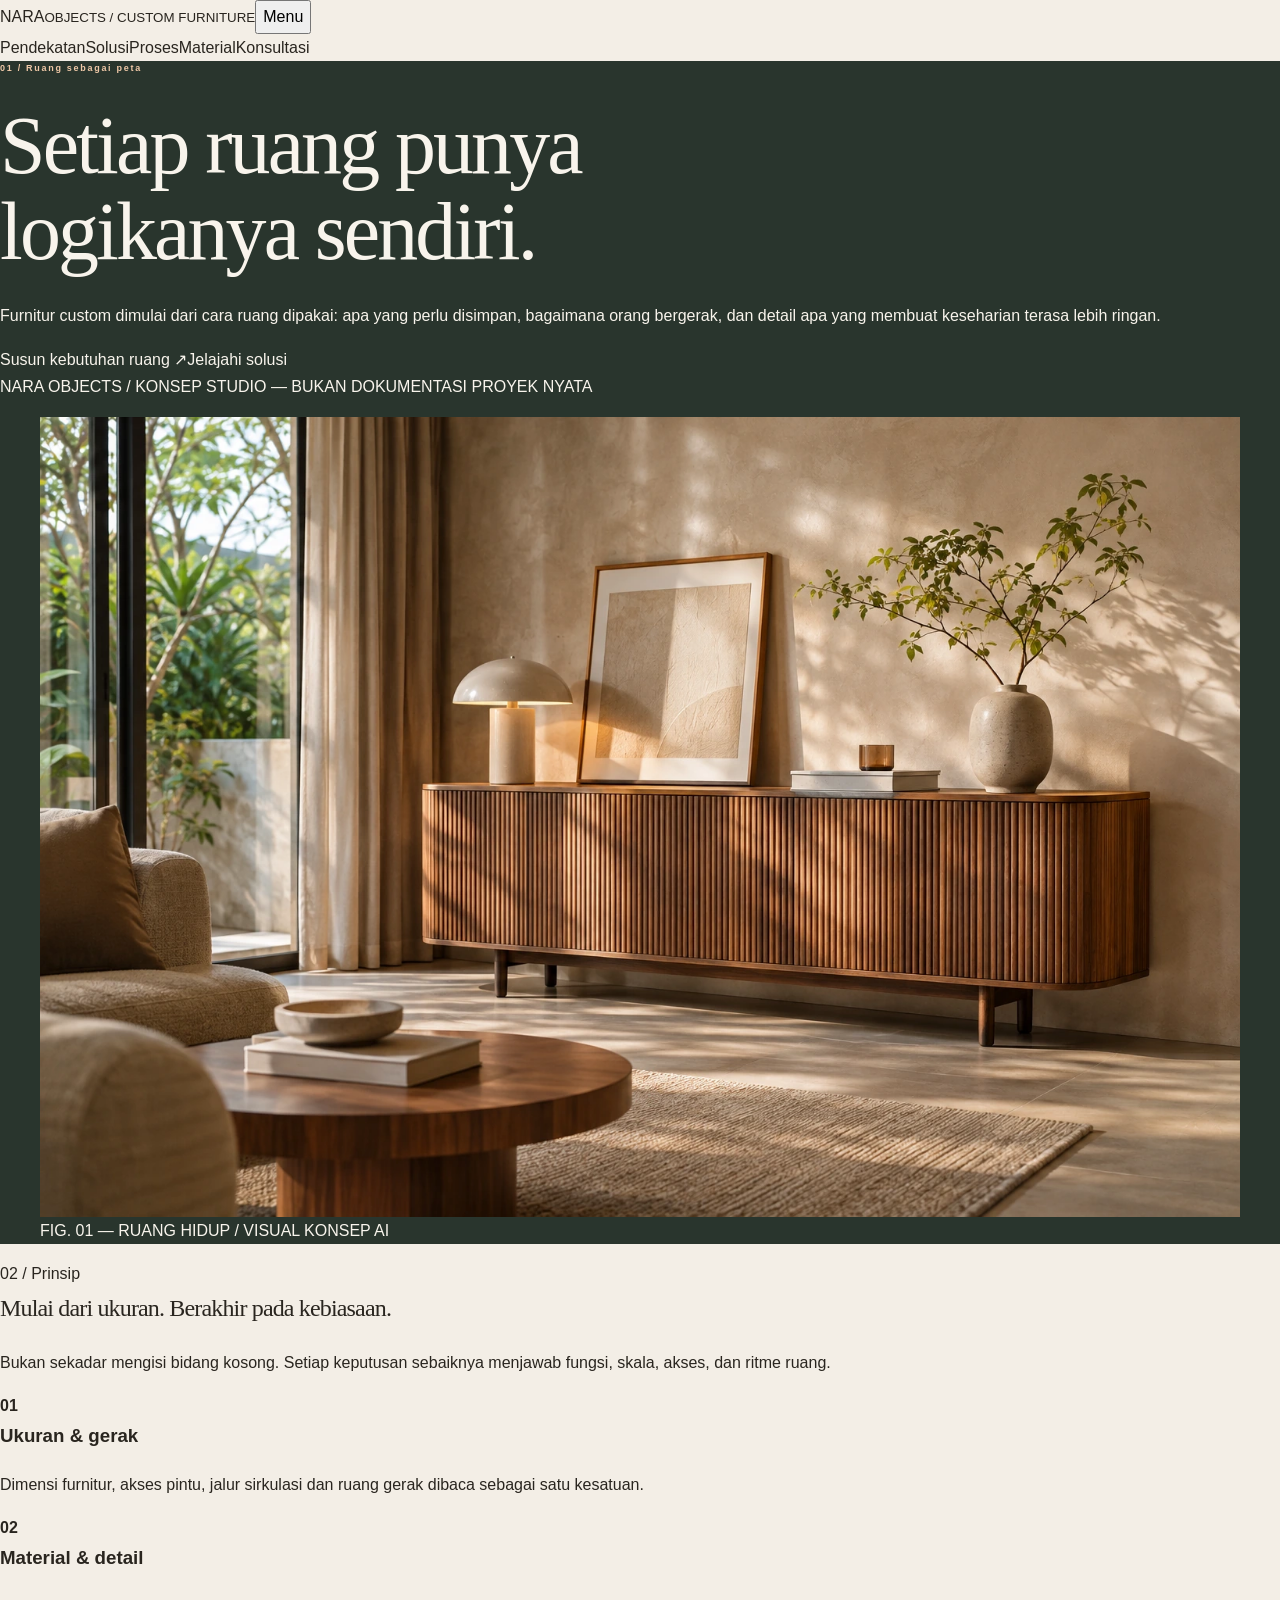
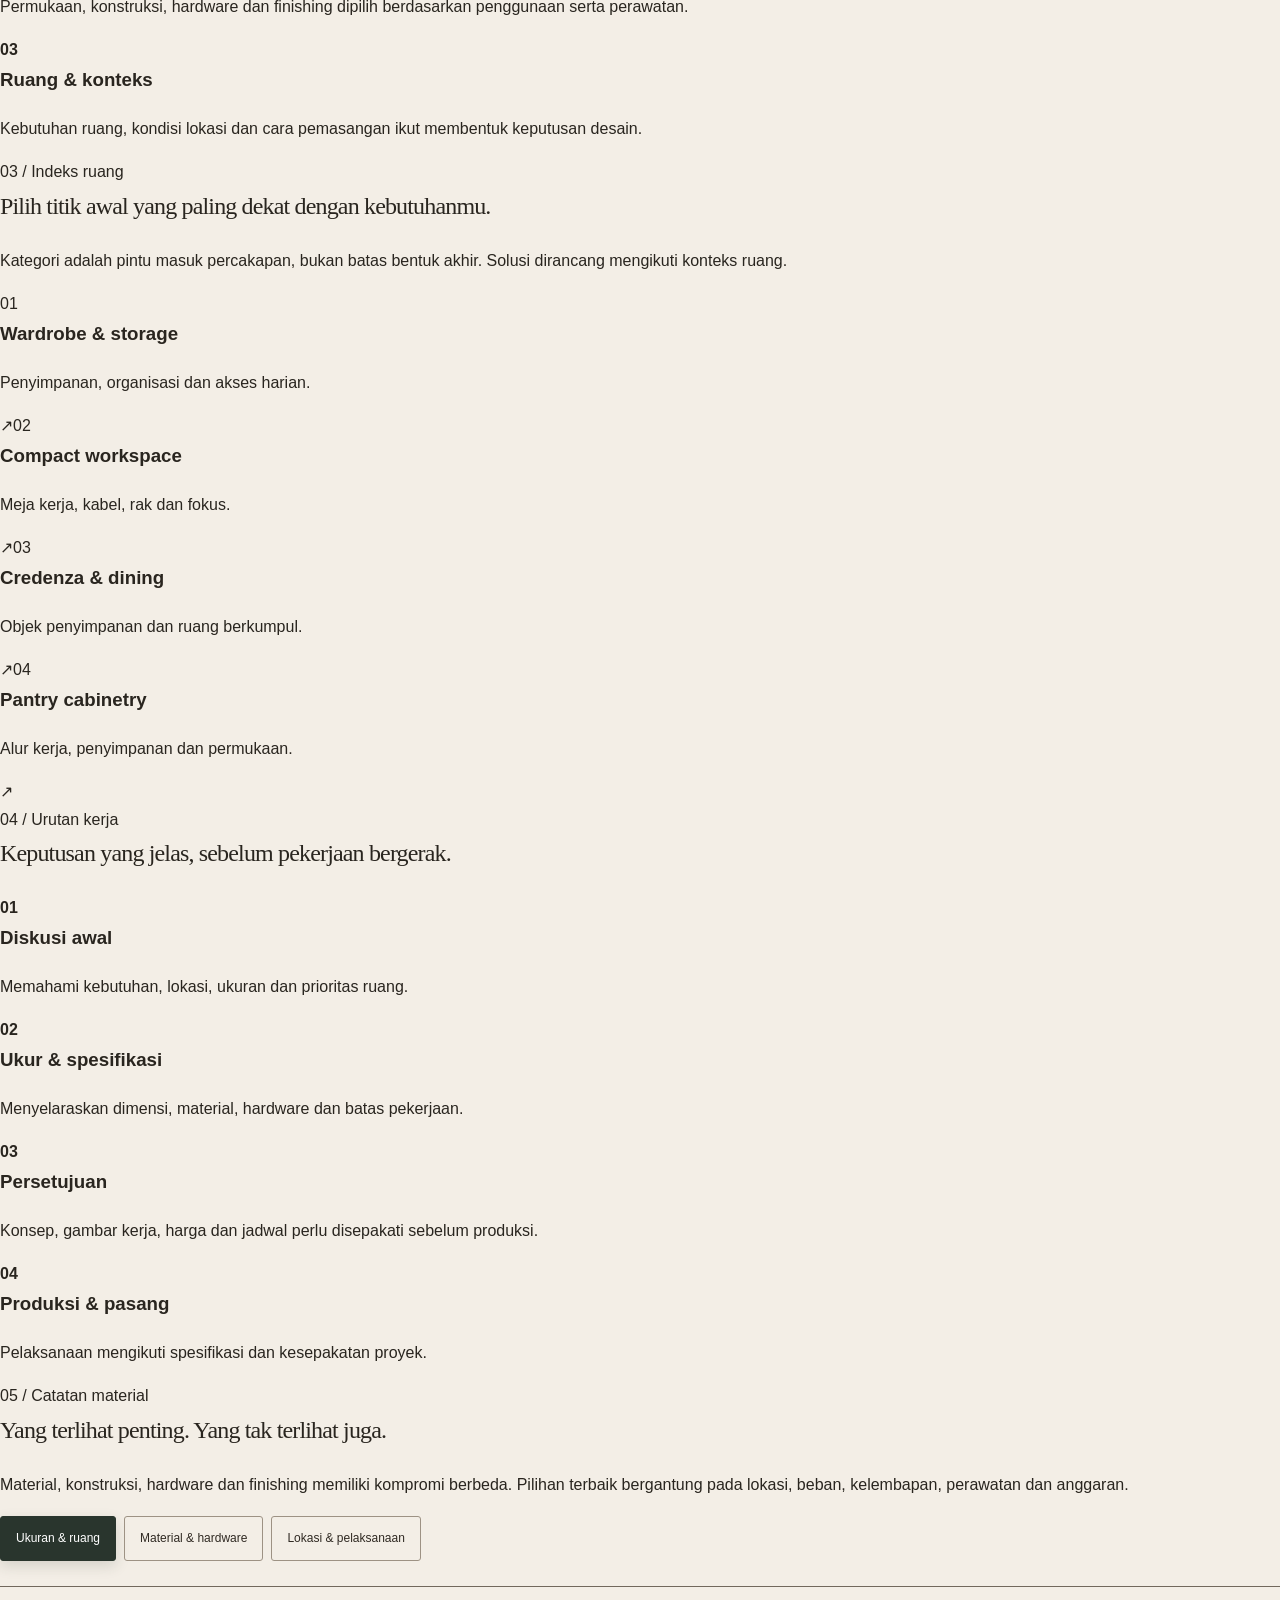
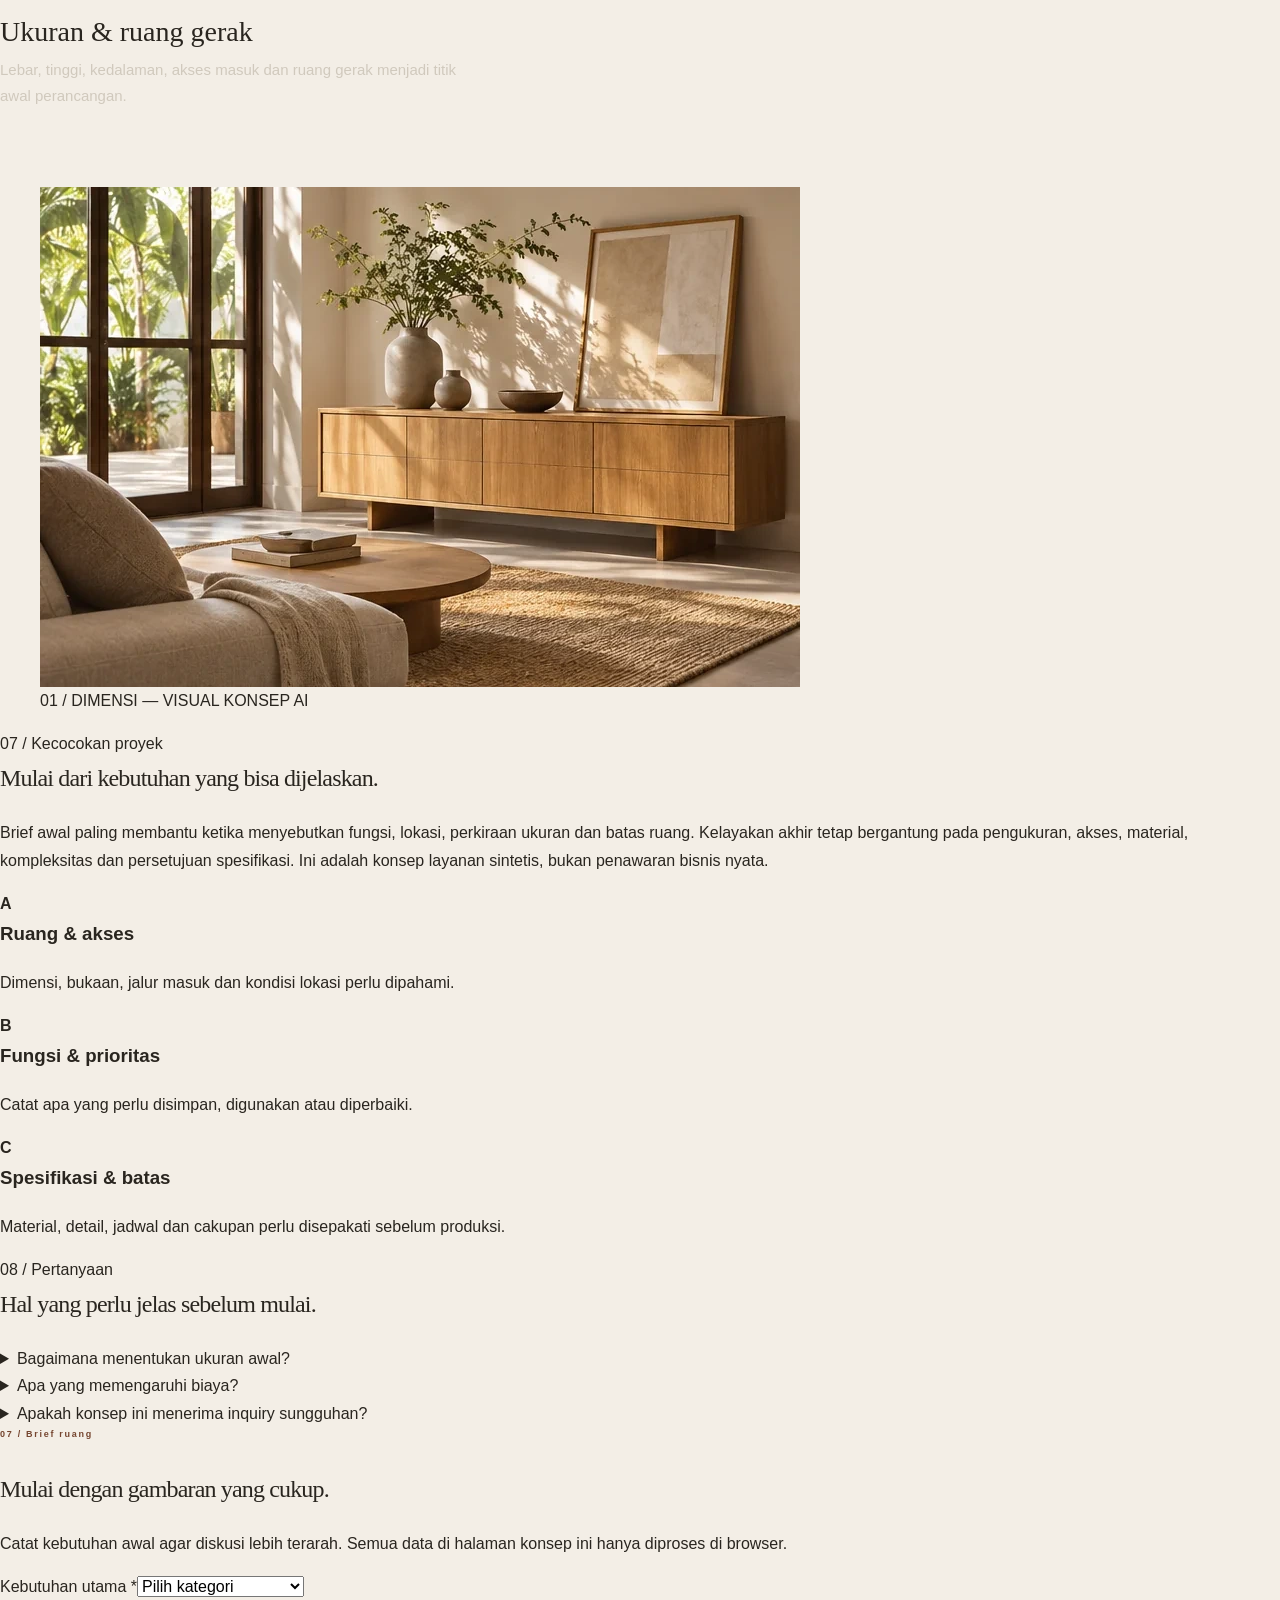
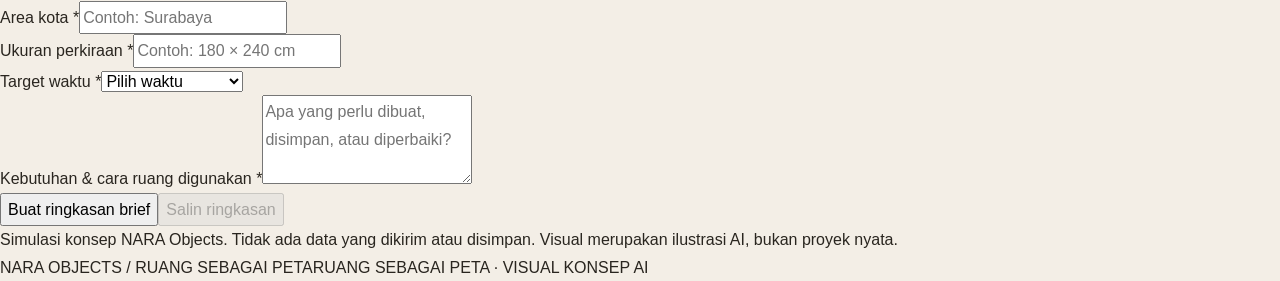
==== commit 816b29de: "R4: implement approved Ruang sebagai Peta production V0" ====
--- a/index.html
+++ b/index.html
@@ -1,79 +1,23 @@
 <!doctype html>
-
 <html lang="id">
 <head>
-<meta charset="utf-8"/>
-<meta content="width=device-width, initial-scale=1" name="viewport"/>
-<meta content="#29352d" name="theme-color"/>
-<meta content="Konsep studio furnitur custom yang berangkat dari ruang, rutinitas, material, dan detail yang dipertimbangkan dengan cermat." name="description"/>
-<meta content="NARA Objects — Furnitur yang berawal dari ruangmu" property="og:title"/>
-<meta content="Ruang, fungsi, material, dan detail dalam satu proses yang dipertimbangkan." property="og:description"/>
-<meta content="website" property="og:type"/>
-<title>NARA Objects — Furnitur yang berawal dari ruangmu</title>
-<link as="image" fetchpriority="high" href="assets/hero.webp" rel="preload"/>
-<link href="styles.css" rel="stylesheet"/>
-<script defer="" src="script.js"></script>
+<meta charset="utf-8">
+<meta name="viewport" content="width=device-width, initial-scale=1">
+<meta name="ades-r2-candidate" content="NARA-R4 / Ruang sebagai Peta">
+<meta name="ades-prd" content="NARA-PRD-v1.0">
+<meta name="ades-research" content="NARA-RESEARCH-v1.0">
+<title>NARA Objects — Furnitur yang dimulai dari ruang</title>
+<link rel="stylesheet" href="styles.css">
 </head>
 <body>
-<a class="skip-link" href="#konten">Lewati ke konten</a>
-<div aria-hidden="true" class="scroll-progress"><span id="progressBar"></span></div>
-<header class="site-header" id="top">
-<div class="container header-inner">
-<a aria-label="NARA Objects, kembali ke atas" class="wordmark" href="#top">NARA<span>OBJECTS / STUDIO CONCEPT</span></a>
-<button aria-controls="primaryNav" aria-expanded="false" aria-label="Buka navigasi" class="menu-toggle" type="button"><span></span><span></span></button>
-<nav aria-label="Navigasi utama" class="primary-nav" id="primaryNav">
-<a href="#pendekatan">Pendekatan</a><a href="#koleksi">Kebutuhan</a><a href="#proses">Proses</a><a href="#material">Material</a>
-<a class="nav-cta" href="#mulai">Rancang kebutuhan <span aria-hidden="true">↗</span></a>
-</nav>
-</div>
-</header>
-<main id="konten">
-<section aria-labelledby="heroTitle" class="hero section-shell">
-<div class="container hero-grid">
-<div class="hero-copy" data-reveal="up">
-<p class="eyebrow"><span class="eyebrow-line"></span> OBJECTS FOR THE WAY YOU LIVE</p>
-<h1 id="heroTitle">Ruangmu punya cerita. <em>Furnitur mengikuti.</em></h1>
-<p class="hero-lede">Kami memulai dari cara ruang digunakan—bukan dari katalog. Fungsi, proporsi, material, dan detail dibicarakan sebagai satu kesatuan.</p>
-<div class="hero-actions"><a class="button button-dark" href="#mulai">Mulai dari ruangmu <span aria-hidden="true">↗</span></a><a class="text-link" href="#pendekatan">Kenali pendekatan kami <span aria-hidden="true">↓</span></a></div>
-<div class="hero-footnote"><span>01 — 04</span><span>SPACE / FUNCTION / MATERIAL / DETAIL</span></div>
-</div>
-<figure class="hero-visual">
-<img alt="Visual konsep AI interior ruang keluarga dengan credenza walnut dan cahaya alami; bukan proyek nyata NARA" fetchpriority="high" height="1024" loading="eager" src="assets/hero.webp" width="1536"/>
-<figcaption>AI-GENERATED CONCEPT VISUAL · NOT PROJECT PHOTOGRAPHY</figcaption>
-<span aria-hidden="true" class="hero-stamp">MADE<br/>AROUND<br/>YOU</span>
-</figure>
-</div>
-<div class="container hero-bottom"><span>CONSIDERED OBJECTS, THOUGHTFUL SPACES</span><span>SCROLL TO EXPLORE ↓</span></div>
-</section>
-<section class="intro-section section-shell" id="pendekatan">
-<div class="container intro-grid" data-reveal="up">
-<p class="eyebrow">01 / OUR POINT OF VIEW</p>
-<div><h2>Yang tepat bukan selalu yang paling besar. <em>Tapi yang paling memahami ruang.</em></h2><p class="body-large">Sebuah lemari perlu memahami kebiasaan menyimpan. Meja perlu memberi ruang untuk bekerja. Credenza perlu menjaga alur ruang tetap lega. Bentuk hadir setelah kebutuhan menjadi jelas.</p></div>
-</div>
-<div class="container principle-row" data-reveal="up"><div><span>01</span><strong>Mulai dari ruang</strong><p>Dimensi, cahaya, sirkulasi, dan batas yang sudah ada.</p></div><div><span>02</span><strong>Rancang untuk rutinitas</strong><p>Barang yang disimpan, aktivitas, dan kebiasaan sehari-hari.</p></div><div><span>03</span><strong>Perhatikan setiap detail</strong><p>Material, hardware, sambungan, dan finishing.</p></div></div>
-</section>
-<section class="collection-section section-shell" id="koleksi">
-<div class="container section-heading" data-reveal="up"><div><p class="eyebrow">02 / MADE FOR YOUR SPACE</p><h2>Kebutuhan yang <em>berbeda-beda.</em></h2></div><p>Jelajahi titik awal yang paling dekat dengan ruangmu. Setiap kebutuhan akan dibahas berdasarkan ukuran dan konteks sebenarnya.</p></div>
-<div class="container collection-grid">
-<article class="collection-card collection-wide" data-reveal="up"><a aria-label="Pilih wardrobe dan storage untuk konsultasi" class="card-image" data-category="Wardrobe &amp; storage" href="#mulai"><img alt="Visual konsep AI wardrobe built-in kayu di kamar tidur hangat; bukan proyek nyata NARA" height="541" loading="lazy" src="assets/wardrobe.webp" width="1448"/><span class="image-index">01 / STORAGE</span><span aria-hidden="true" class="image-arrow">↗</span></a><div class="card-meta"><h3>Wardrobe &amp; storage</h3><p>Penyimpanan yang mengikuti dimensi, barang, dan rutinitas.</p></div></article>
-<article class="collection-card collection-offset" data-reveal="up"><a aria-label="Pilih compact workspace untuk konsultasi" class="card-image" data-category="Compact workspace" href="#mulai"><img alt="Visual konsep AI compact workspace dengan meja walnut; bukan proyek nyata NARA" height="514" loading="lazy" src="assets/workspace.webp" width="1536"/><span class="image-index">02 / WORK</span><span aria-hidden="true" class="image-arrow">↗</span></a><div class="card-meta"><h3>Compact workspace</h3><p>Meja dan penyimpanan untuk fokus dalam ruang terbatas.</p></div></article>
-<article class="collection-card" data-reveal="up"><a aria-label="Pilih credenza dan dining untuk konsultasi" class="card-image" data-category="Credenza &amp; dining" href="#mulai"><img alt="Visual konsep AI credenza walnut pada interior ruang keluarga; bukan proyek nyata NARA" height="500" loading="lazy" src="assets/credenza.webp" width="760"/><span class="image-index">03 / LIVING</span><span aria-hidden="true" class="image-arrow">↗</span></a><div class="card-meta"><h3>Credenza &amp; dining</h3><p>Objek yang menjaga fungsi dan alur ruang bersama.</p></div></article>
-<article class="collection-card collection-offset" data-reveal="up"><a aria-label="Pilih pantry cabinetry untuk konsultasi" class="card-image" data-category="Pantry cabinetry" href="#mulai"><img alt="Visual konsep AI pantry cabinetry dengan rak terbuka dan pencahayaan hangat; bukan proyek nyata NARA" height="541" loading="lazy" src="assets/pantry.webp" width="1448"/><span class="image-index">04 / INTERIOR</span><span aria-hidden="true" class="image-arrow">↗</span></a><div class="card-meta"><h3>Pantry cabinetry</h3><p>Penyimpanan terintegrasi untuk kebutuhan yang terukur.</p></div></article>
-</div>
-<p class="container visual-disclosure">Seluruh visual interior adalah gambar konsep yang dihasilkan AI, bukan foto produk, proyek, atau dokumentasi pekerjaan nyata NARA Objects.</p>
-</section>
-<section class="process-section section-shell" id="proses">
-<div class="container process-top" data-reveal="up"><div><p class="eyebrow">03 / THE PROCESS</p><h2>Dari obrolan awal <em>hingga ruang siap digunakan.</em></h2></div><p class="process-intro">Keputusan penting dibuat sebelum produksi dimulai. Setiap tahap membantu menyamakan kebutuhan, ekspektasi, dan detail pekerjaan.</p></div>
-<div class="container process-layout"><div class="process-image" data-reveal="up"><img alt="Visual konsep AI detail credenza walnut dalam interior hangat; bukan proyek nyata NARA" height="500" loading="lazy" src="assets/joinery-detail.webp" width="764"/><span>DETAIL IS PART OF THE DESIGN</span></div><ol class="process-list"><li data-reveal="up"><span>01</span><div><h3>Brief &amp; ruang</h3><p>Diskusikan kebutuhan, ukuran awal, kondisi ruang, dan prioritas.</p></div><span class="step-mark">↗</span></li><li data-reveal="up"><span>02</span><div><h3>Pengukuran &amp; material</h3><p>Pastikan dimensi, akses, pilihan material, hardware, dan finishing.</p></div><span class="step-mark">↗</span></li><li data-reveal="up"><span>03</span><div><h3>Konsep &amp; penawaran</h3><p>Bahas desain, gambar kerja, spesifikasi, harga, dan jadwal.</p></div><span class="step-mark">↗</span></li><li data-reveal="up"><span>04</span><div><h3>Persetujuan &amp; instalasi</h3><p>Produksi dan pemasangan berjalan setelah detail disepakati.</p></div><span class="step-mark">↗</span></li></ol></div>
-</section>
-<section class="material-section section-shell" id="material">
-<div class="container material-grid" data-reveal="up"><div class="material-copy"><p class="eyebrow">04 / MATERIAL &amp; CONSIDERATION</p><h2>Keindahan terasa. <em>Ketepatan juga.</em></h2><p>Material bukan sekadar tampilan. Pilihan papan atau kayu, hardware, finishing, dan kondisi lokasi memengaruhi karakter, perawatan, serta biaya pengerjaan.</p><a class="text-link light-link" href="#faq">Baca hal yang perlu diketahui <span aria-hidden="true">↗</span></a></div><div class="material-selector"><figure class="material-visual"><img alt="Visual konsep AI credenza walnut dalam interior natural; bukan proyek nyata NARA" height="500" id="materialImage" loading="lazy" src="assets/credenza.webp" width="760"/><figcaption id="materialImageLabel">01 / DIMENSI</figcaption></figure><p class="selector-label">EXPLORE THE DETAILS</p><div aria-label="Pilih faktor perencanaan" class="material-tabs" role="group"><button aria-pressed="true" class="material-tab is-active" data-material="dimensions" type="button">01 / Dimensi</button><button aria-pressed="false" class="material-tab" data-material="specification" type="button">02 / Spesifikasi</button><button aria-pressed="false" class="material-tab" data-material="execution" type="button">03 / Pelaksanaan</button></div><div aria-atomic="true" aria-live="polite" class="material-detail"><span id="materialNumber">01</span><h3 id="materialTitle">Ukuran &amp; ruang gerak</h3><p id="materialText">Lebar, tinggi, kedalaman, akses masuk, serta ruang gerak di sekitarnya menjadi titik awal perancangan.</p></div><p class="micro-note">Tidak ada kalkulator atau estimasi harga otomatis pada konsep ini. Penawaran membutuhkan detail proyek yang telah dibahas.</p></div></div>
-</section>
-<section class="fit-section section-shell"><div class="container fit-grid" data-reveal="up"><div><p class="eyebrow">05 / PROJECT FIT</p><h2>Ruang lingkup yang <em>perlu jelas sejak awal.</em></h2></div><div class="fit-content"><p>Skenario konsep ini berfokus pada Surabaya, Sidoarjo, dan Gresik. Kebutuhan di luar area tersebut memerlukan pembahasan dan persetujuan biaya tersendiri.</p><p>Renovasi struktural, pekerjaan sipil, listrik, dan plumbing tidak termasuk dalam lingkup konsep layanan ini.</p><div class="fit-note"><span>PLEASE NOTE</span><p>Area layanan dan batas pekerjaan di atas adalah data skenario sintetis, bukan pernyataan operasional bisnis aktif.</p></div></div></div></section>
-<section class="faq-section section-shell" id="faq"><div class="container faq-grid" data-reveal="up"><div><p class="eyebrow">06 / GOOD TO KNOW</p><h2>Beberapa hal <em>sebelum mulai.</em></h2><p class="faq-lede">Kejelasan di awal membuat proses perancangan lebih terarah.</p></div><div class="faq-list"><details><summary><span>Bagaimana biaya ditentukan?</span><b aria-hidden="true">+</b></summary><p>Ukuran, material, hardware, finishing, kondisi lokasi, akses, dan kompleksitas pengerjaan memengaruhi penawaran. Harga final perlu dibahas berdasarkan detail proyek.</p></details><details><summary><span>Informasi apa yang perlu disiapkan?</span><b aria-hidden="true">+</b></summary><p>Jenis furnitur, ukuran perkiraan, foto ruang bila tersedia, kebutuhan penyimpanan, area, dan target waktu akan membantu percakapan awal.</p></details><details><summary><span>Apakah seluruh renovasi termasuk?</span><b aria-hidden="true">+</b></summary><p>Tidak. Dalam skenario konsep ini, renovasi struktural, pekerjaan sipil, listrik, dan plumbing berada di luar cakupan.</p></details><details><summary><span>Kapan produksi dimulai?</span><b aria-hidden="true">+</b></summary><p>Produksi idealnya dimulai setelah desain, spesifikasi, gambar kerja, harga, dan jadwal disetujui bersama.</p></details></div></div></section>
-<section class="inquiry-section section-shell" id="mulai"><div class="container inquiry-heading" data-reveal="up"><p class="eyebrow">07 / START A CONVERSATION</p><h2>Mulai dari <em>cerita ruangmu.</em></h2><p>Susun brief singkat untuk membantu memperjelas kebutuhan. Ini adalah demonstrasi interaktif lokal—tidak mengirim atau menyimpan data.</p></div><div class="container inquiry-layout"><form class="brief-form" data-reveal="up" id="briefForm"><div class="form-topline"><span>YOUR SPACE BRIEF</span><span id="formProgress">01 / 04</span></div><label class="form-field"><span>01 — Apa yang kamu butuhkan?</span><select id="category" required=""><option value="">Pilih kebutuhan</option><option>Wardrobe &amp; storage</option><option>Compact workspace</option><option>Credenza &amp; dining</option><option>Pantry cabinetry</option><option>Kebutuhan lain</option></select></label><div class="form-two"><label class="form-field"><span>02 — Area kota</span><input autocomplete="address-level2" id="city" placeholder="Contoh: Surabaya" required=""/></label><label class="form-field"><span>03 — Ukuran perkiraan</span><input id="size" placeholder="Contoh: 180 × 240 cm"/></label></div><label class="form-field"><span>04 — Ceritakan kebutuhanmu</span><textarea id="notes" placeholder="Apa yang ingin dibuat, disimpan, atau diperbaiki dari ruang ini?" rows="4"></textarea></label><label class="form-field"><span>Target waktu</span><select id="timeline"><option value="">Belum ditentukan</option><option>Dalam 1 bulan</option><option>1–3 bulan</option><option>Masih eksplorasi</option></select></label><div class="form-actions"><button class="button button-dark" type="submit">Buat ringkasan brief <span aria-hidden="true">↗</span></button><span class="form-hint">Tidak ada data yang dikirim.</span></div><p aria-live="polite" class="form-status" id="formStatus" role="status"></p></form><aside aria-labelledby="previewTitle" class="brief-preview" data-reveal="up"><div class="preview-top"><span>YOUR BRIEF / PREVIEW</span><span aria-hidden="true" class="preview-dot"></span></div><h3 id="previewTitle">Ruang yang dipikirkan dengan baik dimulai dari pertanyaan yang tepat.</h3><p id="previewText">Lengkapi kebutuhan dasar di sebelah kiri. Ringkasan akan muncul di sini dan dapat kamu salin untuk digunakan sendiri.</p><div class="preview-summary" hidden="" id="previewSummary"></div><button class="copy-button" disabled="" id="copyBrief" type="button">Salin ringkasan <span aria-hidden="true">⧉</span></button><p class="preview-disclaimer">LOCAL DEMO ONLY · Ringkasan dibuat di browser ini. Tidak ada server, CRM, atau penerima inquiry yang terhubung.</p></aside></div></section>
-</main>
-<footer class="site-footer"><div class="container footer-main"><a class="wordmark footer-wordmark" href="#top">NARA<span>OBJECTS / STUDIO CONCEPT</span></a><p>Objects shaped around the way you live.</p><a class="back-top" href="#top">KEMBALI KE ATAS ↑</a></div><div class="container footer-bottom"><span>© NARA OBJECTS — CONCEPT WEBSITE</span><span>ALL BUSINESS DETAILS &amp; VISUALS ARE SYNTHETIC</span></div></footer>
-<div aria-live="polite" class="toast" id="toast" role="status"></div>
-</body>
-</html>
+<header class="top"><div class="wrap nav"><a class="brand" href="#home">NARA<small>OBJECTS / CUSTOM FURNITURE</small></a><button class="navbtn" id="navbtn" aria-expanded="false" aria-controls="navlinks">Menu</button><nav class="links" id="navlinks" aria-label="Navigasi utama"><a href="#approach">Pendekatan</a><a href="#solutions">Solusi</a><a href="#process">Proses</a><a href="#materials">Material</a><a href="#brief">Konsultasi</a></nav></div><div class="reading-progress" aria-hidden="true"><span id="progress"></span></div></header>
+<main id="home">
+<section class="wrap hero"><div><div class="eyebrow">01 / Ruang sebagai peta</div><h1>Setiap ruang punya logikanya sendiri.</h1><p>Furnitur custom dimulai dari cara ruang dipakai: apa yang perlu disimpan, bagaimana orang bergerak, dan detail apa yang membuat keseharian terasa lebih ringan.</p><div class="actions"><a class="btn" href="#brief">Susun kebutuhan ruang ↗</a><a class="btn ghost" href="#solutions">Jelajahi solusi</a></div><p class="caption">NARA OBJECTS / KONSEP STUDIO — BUKAN DOKUMENTASI PROYEK NYATA</p></div><figure class="herofigure"><img src="assets/hero.webp" alt="Visual konsep AI ruang hunian dengan cabinetry kayu; bukan proyek nyata NARA"><figcaption class="caption">FIG. 01 — RUANG HIDUP / VISUAL KONSEP AI</figcaption></figure></section>
+<section class="section light" id="approach"><div class="wrap"><div class="sectionhead"><div class="index">02 / Prinsip</div><div><h2>Mulai dari ukuran. Berakhir pada kebiasaan.</h2><p class="lede">Bukan sekadar mengisi bidang kosong. Setiap keputusan sebaiknya menjawab fungsi, skala, akses, dan ritme ruang.</p></div></div><div class="principles"><article><b>01</b><h3>Ukuran & gerak</h3><p>Dimensi furnitur, akses pintu, jalur sirkulasi dan ruang gerak dibaca sebagai satu kesatuan.</p></article><article><b>02</b><h3>Material & detail</h3><p>Permukaan, konstruksi, hardware dan finishing dipilih berdasarkan penggunaan serta perawatan.</p></article><article><b>03</b><h3>Ruang & konteks</h3><p>Kebutuhan ruang, kondisi lokasi dan cara pemasangan ikut membentuk keputusan desain.</p></article></div></div></section>
+<section class="section light" id="solutions"><div class="wrap"><div class="sectionhead"><div class="index">03 / Indeks ruang</div><div><h2>Pilih titik awal yang paling dekat dengan kebutuhanmu.</h2><p class="lede">Kategori adalah pintu masuk percakapan, bukan batas bentuk akhir. Solusi dirancang mengikuti konteks ruang.</p></div></div><div class="categorylist"><a class="category" href="#brief" data-cat="Wardrobe & storage"><span class="num">01</span><h3>Wardrobe & storage</h3><p>Penyimpanan, organisasi dan akses harian.</p><span>↗</span></a><a class="category" href="#brief" data-cat="Compact workspace"><span class="num">02</span><h3>Compact workspace</h3><p>Meja kerja, kabel, rak dan fokus.</p><span>↗</span></a><a class="category" href="#brief" data-cat="Credenza & dining"><span class="num">03</span><h3>Credenza & dining</h3><p>Objek penyimpanan dan ruang berkumpul.</p><span>↗</span></a><a class="category" href="#brief" data-cat="Pantry cabinetry"><span class="num">04</span><h3>Pantry cabinetry</h3><p>Alur kerja, penyimpanan dan permukaan.</p><span>↗</span></a></div></div></section>
+<section class="section" id="process"><div class="wrap"><div class="sectionhead"><div class="index">04 / Urutan kerja</div><div><h2>Keputusan yang jelas, sebelum pekerjaan bergerak.</h2></div></div><div class="process"><article class="step"><b>01</b><h3>Diskusi awal</h3><p>Memahami kebutuhan, lokasi, ukuran dan prioritas ruang.</p></article><article class="step"><b>02</b><h3>Ukur & spesifikasi</h3><p>Menyelaraskan dimensi, material, hardware dan batas pekerjaan.</p></article><article class="step"><b>03</b><h3>Persetujuan</h3><p>Konsep, gambar kerja, harga dan jadwal perlu disepakati sebelum produksi.</p></article><article class="step"><b>04</b><h3>Produksi & pasang</h3><p>Pelaksanaan mengikuti spesifikasi dan kesepakatan proyek.</p></article></div></div></section>
+<section class="section light" id="materials"><div class="wrap material"><div><div class="index">05 / Catatan material</div><h2>Yang terlihat penting. Yang tak terlihat juga.</h2><p>Material, konstruksi, hardware dan finishing memiliki kompromi berbeda. Pilihan terbaik bergantung pada lokasi, beban, kelembapan, perawatan dan anggaran.</p><div class="material-tabs" role="group" aria-label="Pilih topik material"><button class="material-tab is-active" type="button" data-material="dimensions" aria-pressed="true">Ukuran & ruang</button><button class="material-tab" type="button" data-material="specification" aria-pressed="false">Material & hardware</button><button class="material-tab" type="button" data-material="execution" aria-pressed="false">Lokasi & pelaksanaan</button></div><div class="material-detail"><h3 id="materialTitle">Ukuran & ruang gerak</h3><p id="materialText">Lebar, tinggi, kedalaman, akses masuk dan ruang gerak menjadi titik awal perancangan.</p></div></div><figure><img id="materialImage" src="assets/credenza.webp" alt="Visual konsep AI credenza walnut; bukan proyek nyata NARA"><figcaption class="caption" id="materialLabel">01 / DIMENSI — VISUAL KONSEP AI</figcaption></figure></div></section>
+<section class="section light" id="fit"><div class="wrap"><div class="sectionhead"><div class="index">07 / Kecocokan proyek</div><div><h2>Mulai dari kebutuhan yang bisa dijelaskan.</h2><p class="lede">Brief awal paling membantu ketika menyebutkan fungsi, lokasi, perkiraan ukuran dan batas ruang. Kelayakan akhir tetap bergantung pada pengukuran, akses, material, kompleksitas dan persetujuan spesifikasi. Ini adalah konsep layanan sintetis, bukan penawaran bisnis nyata.</p></div></div><div class="principles"><article><b>A</b><h3>Ruang & akses</h3><p>Dimensi, bukaan, jalur masuk dan kondisi lokasi perlu dipahami.</p></article><article><b>B</b><h3>Fungsi & prioritas</h3><p>Catat apa yang perlu disimpan, digunakan atau diperbaiki.</p></article><article><b>C</b><h3>Spesifikasi & batas</h3><p>Material, detail, jadwal dan cakupan perlu disepakati sebelum produksi.</p></article></div></div></section><section class="section light" id="faq"><div class="wrap sectionhead"><div class="index">08 / Pertanyaan</div><div class="faq"><h2>Hal yang perlu jelas sebelum mulai.</h2><details><summary>Bagaimana menentukan ukuran awal?</summary><p>Mulai dari lebar, tinggi, kedalaman, posisi furnitur dan akses masuk. Ukuran awal membantu percakapan, bukan pengganti pengukuran final.</p></details><details><summary>Apa yang memengaruhi biaya?</summary><p>Dimensi, material, hardware, finishing, detail custom, kondisi lokasi dan instalasi.</p></details><details><summary>Apakah konsep ini menerima inquiry sungguhan?</summary><p>Tidak. Form di bawah hanya simulasi lokal untuk menyiapkan brief; data tidak dikirim atau disimpan.</p></details></div></div></section>
+<section class="brief" id="brief"><div class="wrap briefgrid"><div><div class="eyebrow">07 / Brief ruang</div><h2>Mulai dengan gambaran yang cukup.</h2><p>Catat kebutuhan awal agar diskusi lebih terarah. Semua data di halaman konsep ini hanya diproses di browser.</p></div><div class="form" id="briefForm" role="group" aria-label="Brief ruang"><div class="field"><label for="category">Kebutuhan utama *</label><select id="category" required><option value="">Pilih kategori</option><option>Wardrobe & storage</option><option>Compact workspace</option><option>Credenza & dining</option><option>Pantry cabinetry</option><option>Kebutuhan lain</option></select></div><div class="field"><label for="city">Area kota *</label><input id="city" required placeholder="Contoh: Surabaya"></div><div class="field"><label for="size">Ukuran perkiraan *</label><input id="size" required placeholder="Contoh: 180 × 240 cm"></div><div class="field"><label for="timeline">Target waktu *</label><select id="timeline" required><option value="">Pilih waktu</option><option>Dalam 1 bulan</option><option>1–3 bulan</option><option>Masih eksplorasi</option></select></div><div class="field full"><label for="notes">Kebutuhan & cara ruang digunakan *</label><textarea id="notes" rows="3" required placeholder="Apa yang perlu dibuat, disimpan, atau diperbaiki?"></textarea></div><button class="btn" type="button" id="generate">Buat ringkasan brief</button><button class="btn ghost" type="button" id="copy" disabled>Salin ringkasan</button><output class="status" id="status" aria-live="polite"></output><pre class="summary" id="summary" hidden></pre></div></div><div class="wrap disclosure">Simulasi konsep NARA Objects. Tidak ada data yang dikirim atau disimpan. Visual merupakan ilustrasi AI, bukan proyek nyata.</div></section>
+</main><footer class="wrap footer"><span>NARA OBJECTS / RUANG SEBAGAI PETA</span><span>RUANG SEBAGAI PETA · VISUAL KONSEP AI</span></footer>
+<script src="script.js" defer></script></body></html>
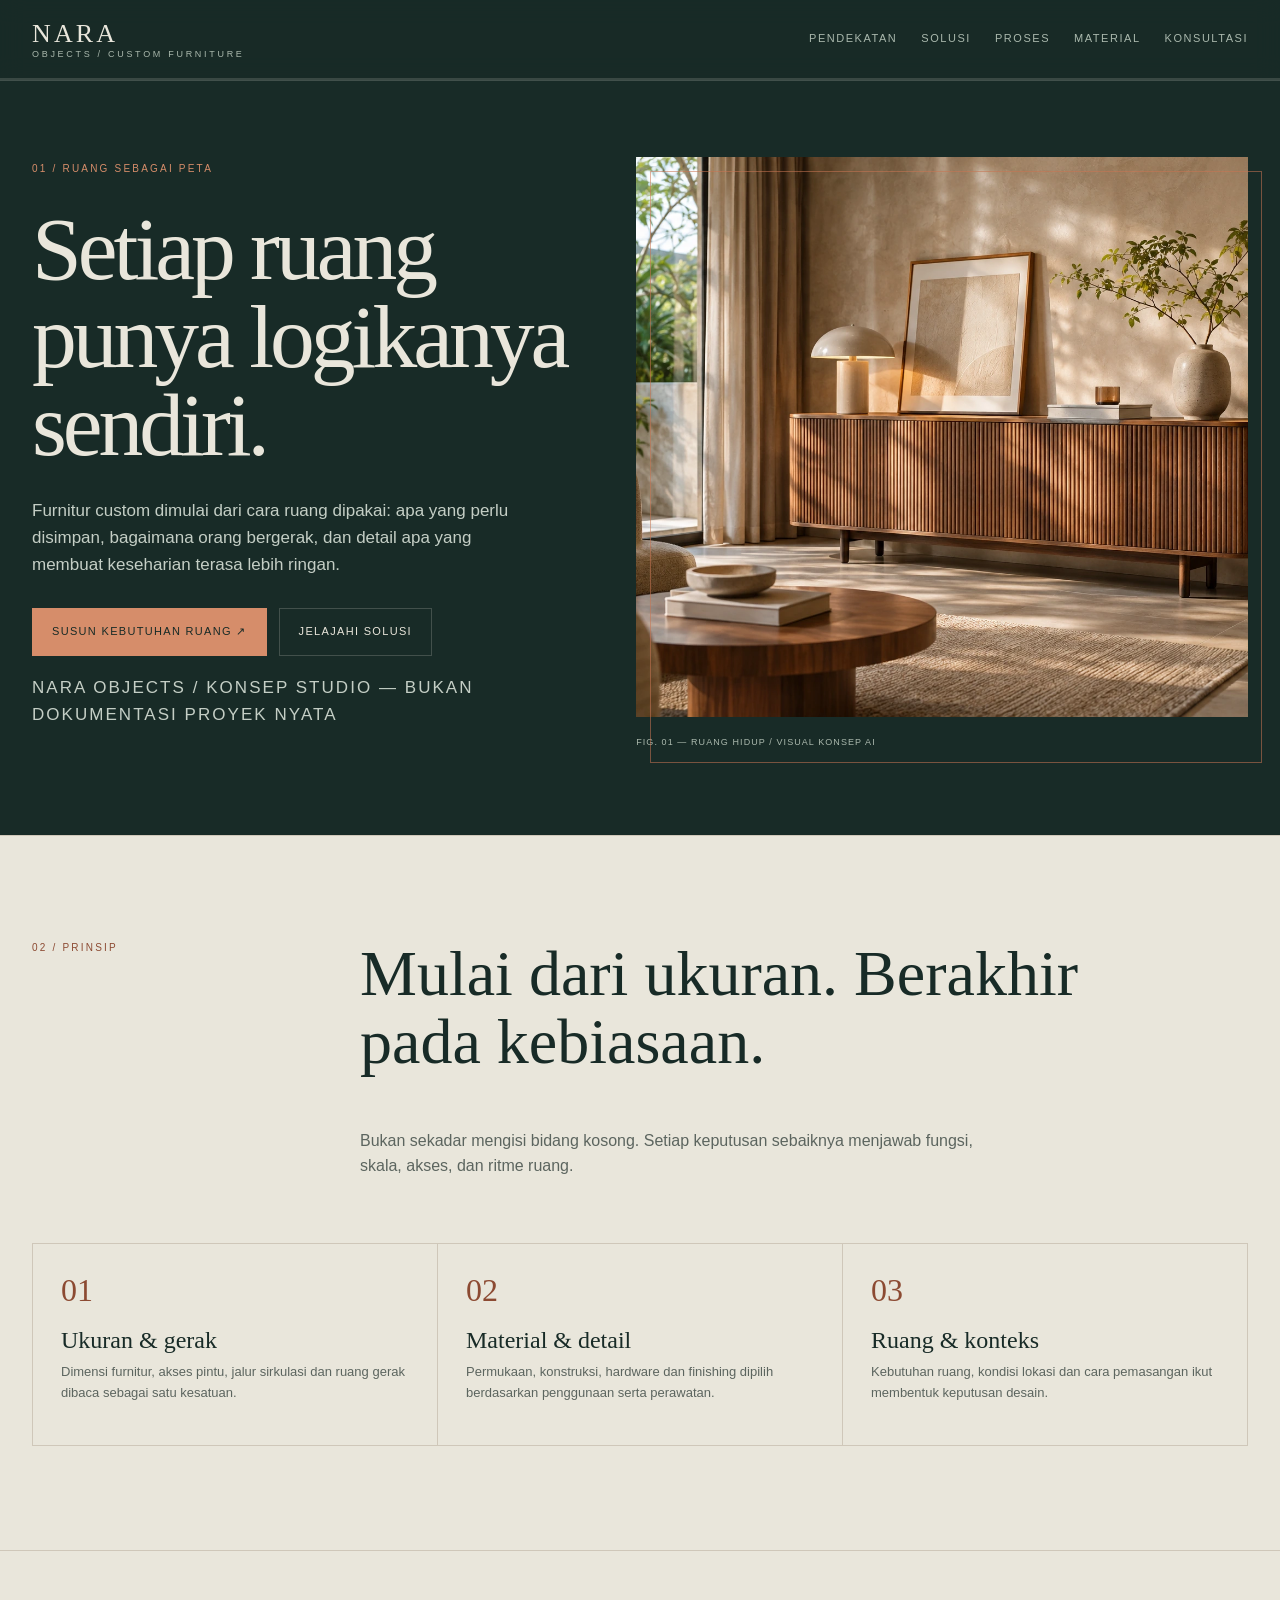
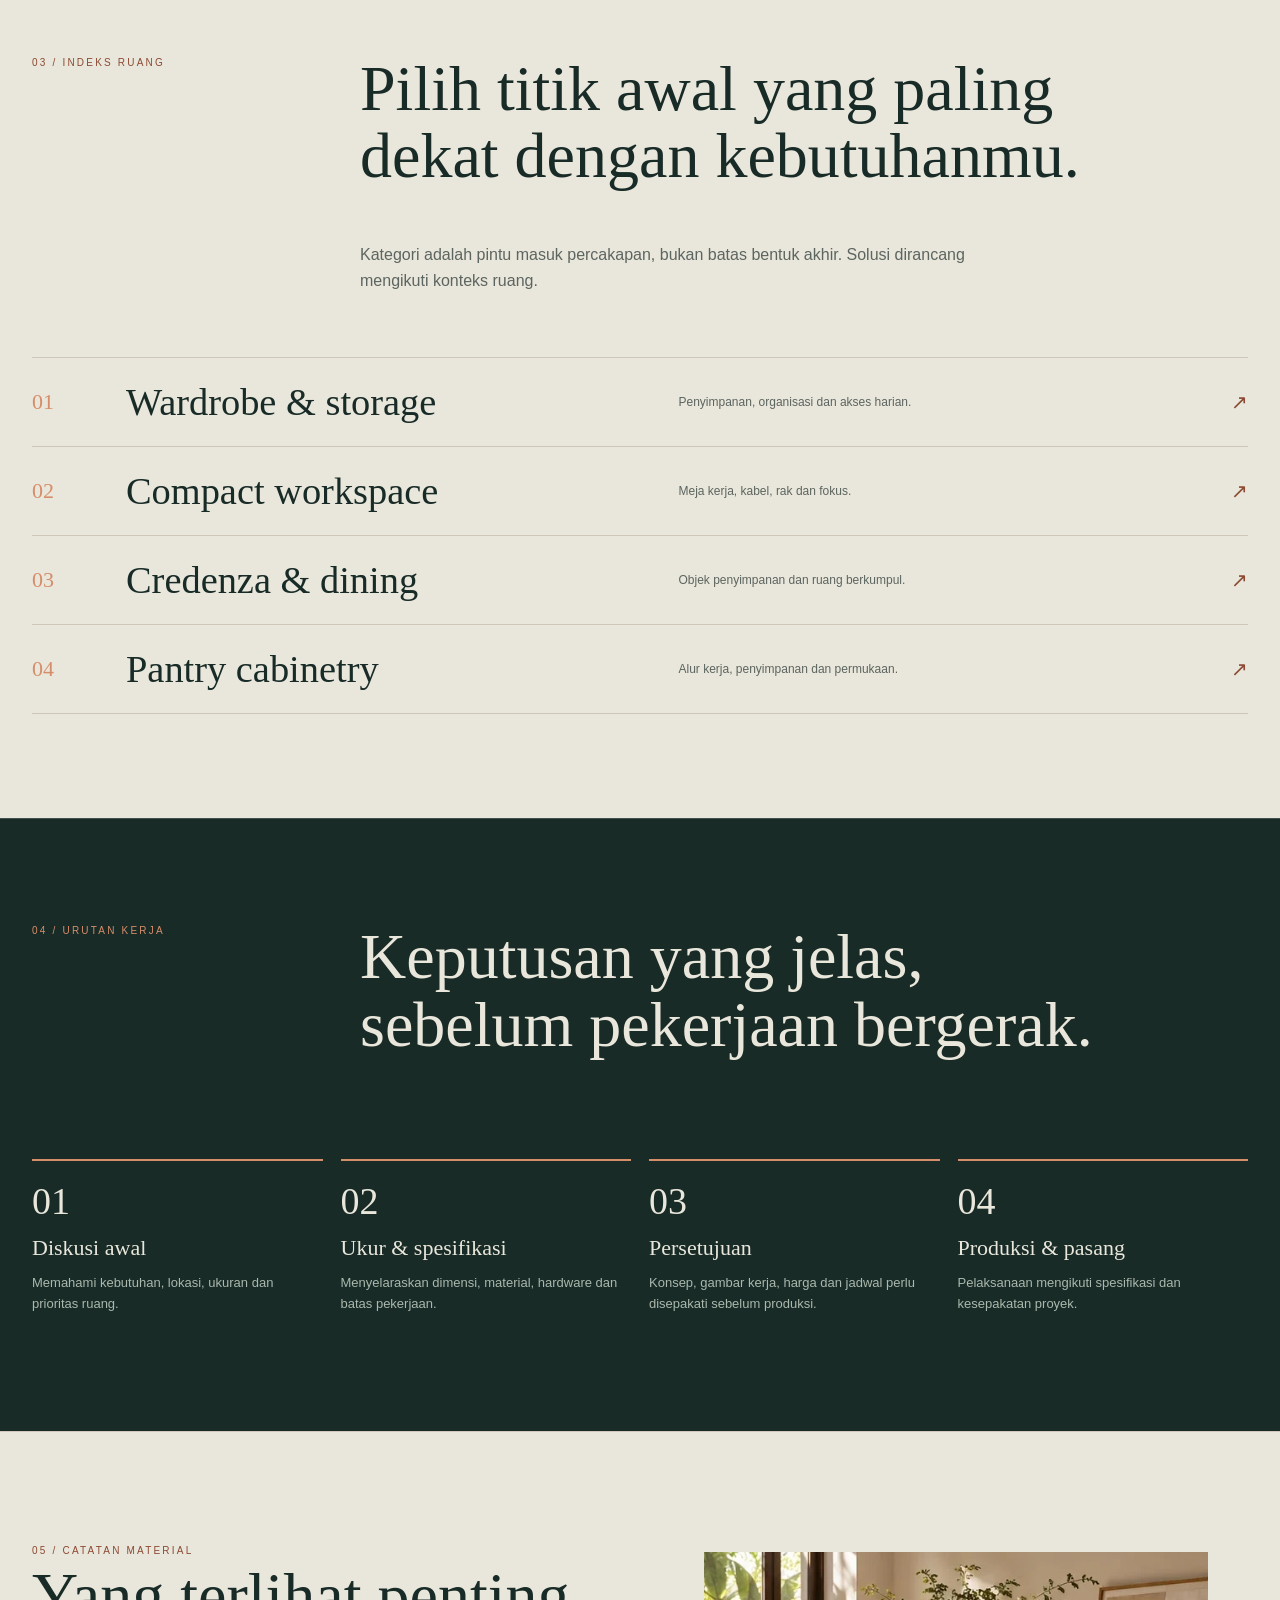
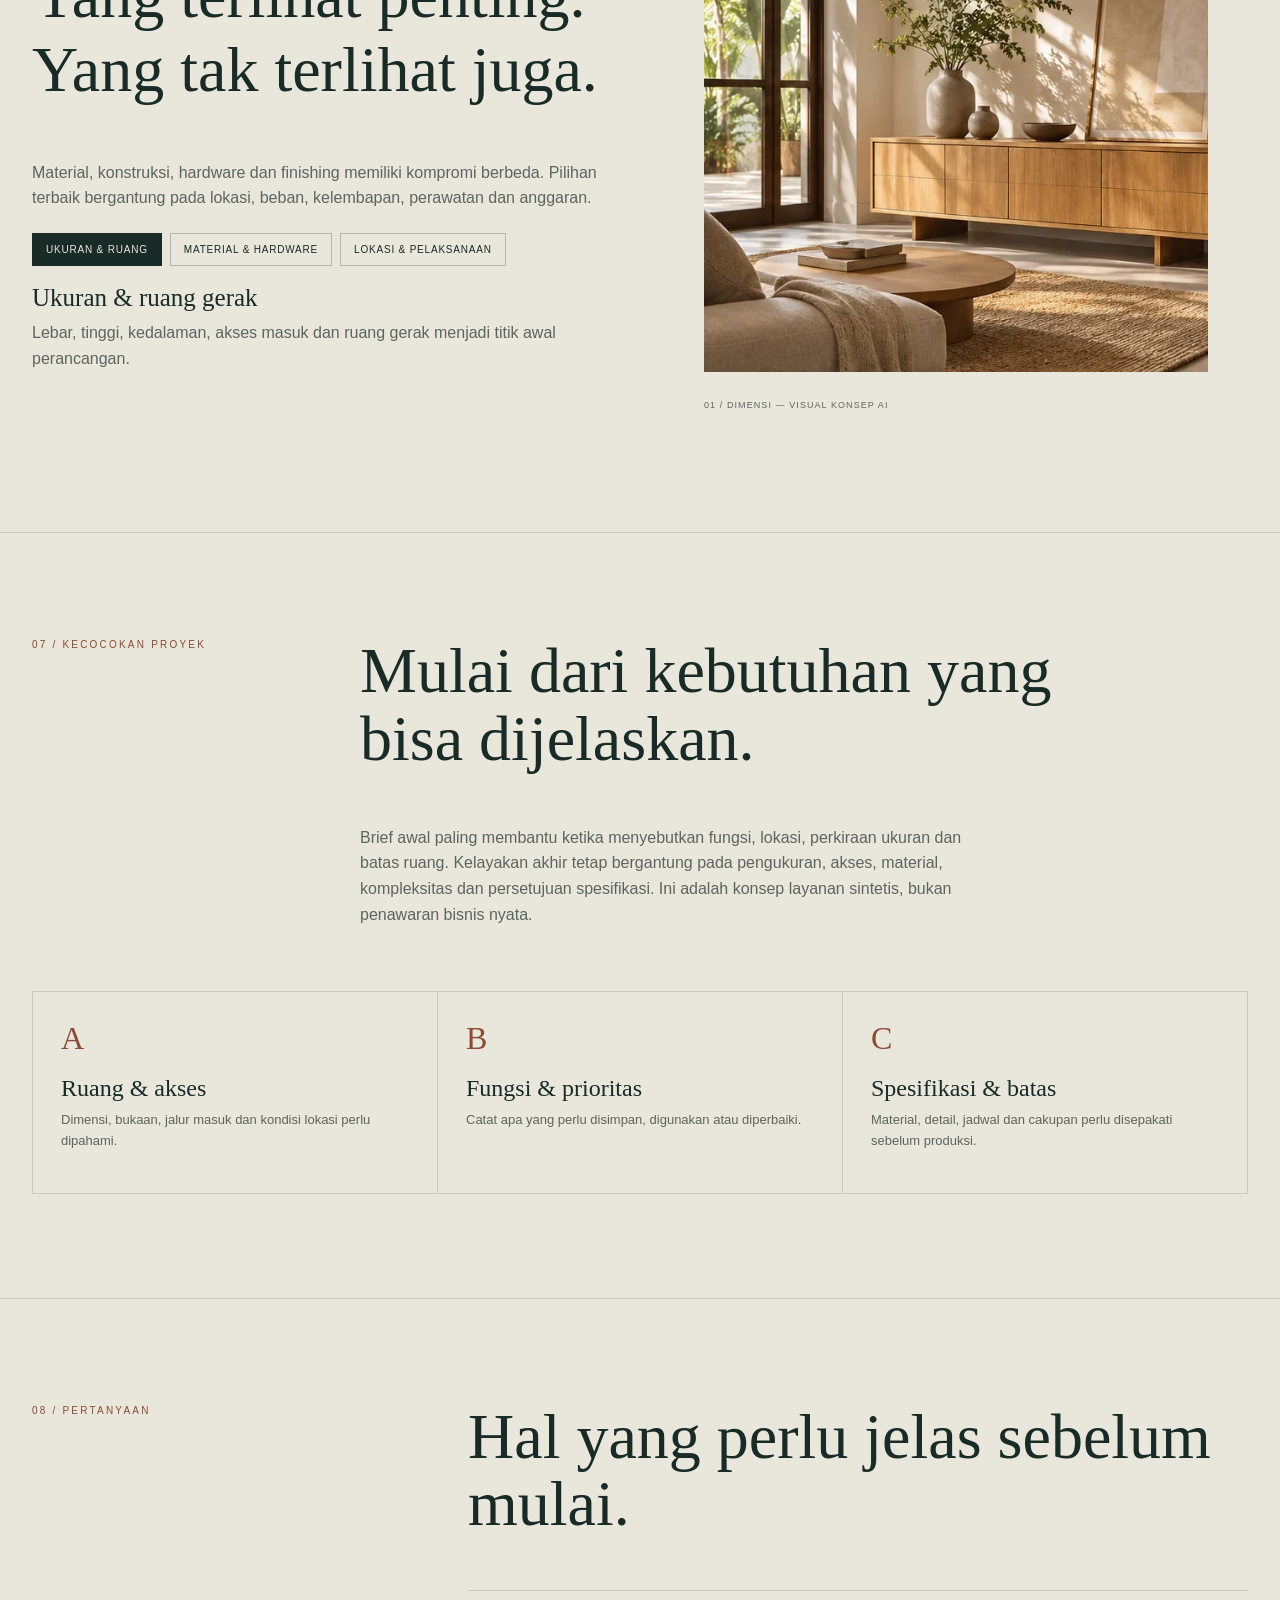
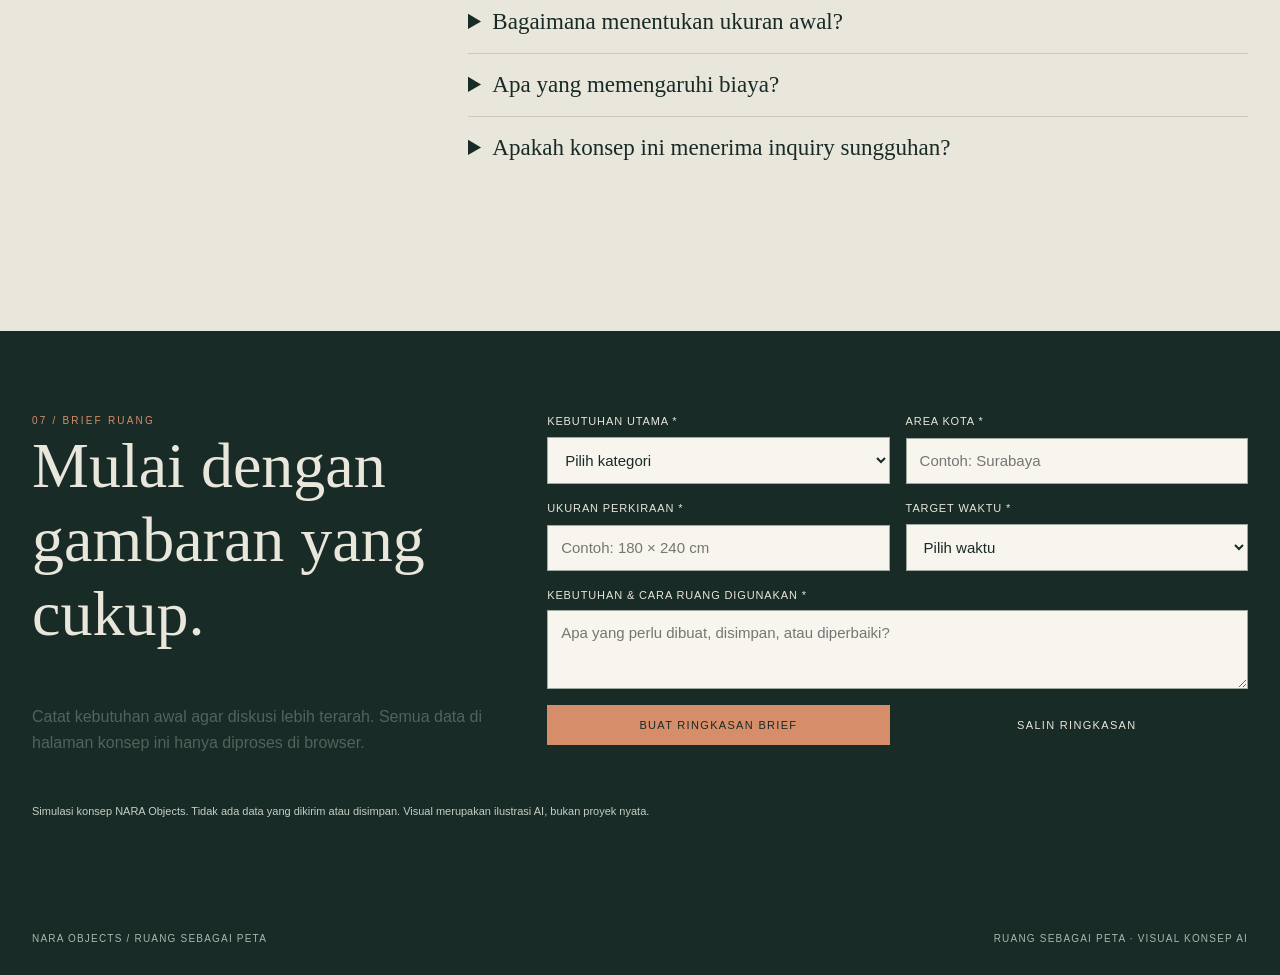
==== commit a8e17f33: "R4 V1: improve keyboard-accessible brief preview fallback" ====
--- a/index.html
+++ b/index.html
@@ -18,6 +18,6 @@
 <section class="section" id="process"><div class="wrap"><div class="sectionhead"><div class="index">04 / Urutan kerja</div><div><h2>Keputusan yang jelas, sebelum pekerjaan bergerak.</h2></div></div><div class="process"><article class="step"><b>01</b><h3>Diskusi awal</h3><p>Memahami kebutuhan, lokasi, ukuran dan prioritas ruang.</p></article><article class="step"><b>02</b><h3>Ukur & spesifikasi</h3><p>Menyelaraskan dimensi, material, hardware dan batas pekerjaan.</p></article><article class="step"><b>03</b><h3>Persetujuan</h3><p>Konsep, gambar kerja, harga dan jadwal perlu disepakati sebelum produksi.</p></article><article class="step"><b>04</b><h3>Produksi & pasang</h3><p>Pelaksanaan mengikuti spesifikasi dan kesepakatan proyek.</p></article></div></div></section>
 <section class="section light" id="materials"><div class="wrap material"><div><div class="index">05 / Catatan material</div><h2>Yang terlihat penting. Yang tak terlihat juga.</h2><p>Material, konstruksi, hardware dan finishing memiliki kompromi berbeda. Pilihan terbaik bergantung pada lokasi, beban, kelembapan, perawatan dan anggaran.</p><div class="material-tabs" role="group" aria-label="Pilih topik material"><button class="material-tab is-active" type="button" data-material="dimensions" aria-pressed="true">Ukuran & ruang</button><button class="material-tab" type="button" data-material="specification" aria-pressed="false">Material & hardware</button><button class="material-tab" type="button" data-material="execution" aria-pressed="false">Lokasi & pelaksanaan</button></div><div class="material-detail"><h3 id="materialTitle">Ukuran & ruang gerak</h3><p id="materialText">Lebar, tinggi, kedalaman, akses masuk dan ruang gerak menjadi titik awal perancangan.</p></div></div><figure><img id="materialImage" src="assets/credenza.webp" alt="Visual konsep AI credenza walnut; bukan proyek nyata NARA"><figcaption class="caption" id="materialLabel">01 / DIMENSI — VISUAL KONSEP AI</figcaption></figure></div></section>
 <section class="section light" id="fit"><div class="wrap"><div class="sectionhead"><div class="index">07 / Kecocokan proyek</div><div><h2>Mulai dari kebutuhan yang bisa dijelaskan.</h2><p class="lede">Brief awal paling membantu ketika menyebutkan fungsi, lokasi, perkiraan ukuran dan batas ruang. Kelayakan akhir tetap bergantung pada pengukuran, akses, material, kompleksitas dan persetujuan spesifikasi. Ini adalah konsep layanan sintetis, bukan penawaran bisnis nyata.</p></div></div><div class="principles"><article><b>A</b><h3>Ruang & akses</h3><p>Dimensi, bukaan, jalur masuk dan kondisi lokasi perlu dipahami.</p></article><article><b>B</b><h3>Fungsi & prioritas</h3><p>Catat apa yang perlu disimpan, digunakan atau diperbaiki.</p></article><article><b>C</b><h3>Spesifikasi & batas</h3><p>Material, detail, jadwal dan cakupan perlu disepakati sebelum produksi.</p></article></div></div></section><section class="section light" id="faq"><div class="wrap sectionhead"><div class="index">08 / Pertanyaan</div><div class="faq"><h2>Hal yang perlu jelas sebelum mulai.</h2><details><summary>Bagaimana menentukan ukuran awal?</summary><p>Mulai dari lebar, tinggi, kedalaman, posisi furnitur dan akses masuk. Ukuran awal membantu percakapan, bukan pengganti pengukuran final.</p></details><details><summary>Apa yang memengaruhi biaya?</summary><p>Dimensi, material, hardware, finishing, detail custom, kondisi lokasi dan instalasi.</p></details><details><summary>Apakah konsep ini menerima inquiry sungguhan?</summary><p>Tidak. Form di bawah hanya simulasi lokal untuk menyiapkan brief; data tidak dikirim atau disimpan.</p></details></div></div></section>
-<section class="brief" id="brief"><div class="wrap briefgrid"><div><div class="eyebrow">07 / Brief ruang</div><h2>Mulai dengan gambaran yang cukup.</h2><p>Catat kebutuhan awal agar diskusi lebih terarah. Semua data di halaman konsep ini hanya diproses di browser.</p></div><div class="form" id="briefForm" role="group" aria-label="Brief ruang"><div class="field"><label for="category">Kebutuhan utama *</label><select id="category" required><option value="">Pilih kategori</option><option>Wardrobe & storage</option><option>Compact workspace</option><option>Credenza & dining</option><option>Pantry cabinetry</option><option>Kebutuhan lain</option></select></div><div class="field"><label for="city">Area kota *</label><input id="city" required placeholder="Contoh: Surabaya"></div><div class="field"><label for="size">Ukuran perkiraan *</label><input id="size" required placeholder="Contoh: 180 × 240 cm"></div><div class="field"><label for="timeline">Target waktu *</label><select id="timeline" required><option value="">Pilih waktu</option><option>Dalam 1 bulan</option><option>1–3 bulan</option><option>Masih eksplorasi</option></select></div><div class="field full"><label for="notes">Kebutuhan & cara ruang digunakan *</label><textarea id="notes" rows="3" required placeholder="Apa yang perlu dibuat, disimpan, atau diperbaiki?"></textarea></div><button class="btn" type="button" id="generate">Buat ringkasan brief</button><button class="btn ghost" type="button" id="copy" disabled>Salin ringkasan</button><output class="status" id="status" aria-live="polite"></output><pre class="summary" id="summary" hidden></pre></div></div><div class="wrap disclosure">Simulasi konsep NARA Objects. Tidak ada data yang dikirim atau disimpan. Visual merupakan ilustrasi AI, bukan proyek nyata.</div></section>
+<section class="brief" id="brief"><div class="wrap briefgrid"><div><div class="eyebrow">07 / Brief ruang</div><h2>Mulai dengan gambaran yang cukup.</h2><p>Catat kebutuhan awal agar diskusi lebih terarah. Semua data di halaman konsep ini hanya diproses di browser.</p></div><div class="form" id="briefForm" role="group" aria-label="Brief ruang"><div class="field"><label for="category">Kebutuhan utama *</label><select id="category" required><option value="">Pilih kategori</option><option>Wardrobe & storage</option><option>Compact workspace</option><option>Credenza & dining</option><option>Pantry cabinetry</option><option>Kebutuhan lain</option></select></div><div class="field"><label for="city">Area kota *</label><input id="city" required placeholder="Contoh: Surabaya"></div><div class="field"><label for="size">Ukuran perkiraan *</label><input id="size" required placeholder="Contoh: 180 × 240 cm"></div><div class="field"><label for="timeline">Target waktu *</label><select id="timeline" required><option value="">Pilih waktu</option><option>Dalam 1 bulan</option><option>1–3 bulan</option><option>Masih eksplorasi</option></select></div><div class="field full"><label for="notes">Kebutuhan & cara ruang digunakan *</label><textarea id="notes" rows="3" required placeholder="Apa yang perlu dibuat, disimpan, atau diperbaiki?"></textarea></div><button class="btn" type="button" id="generate">Buat ringkasan brief</button><button class="btn ghost" type="button" id="copy" disabled>Salin ringkasan</button><output class="status" id="status" aria-live="polite"></output><pre class="summary" id="summary" tabindex="-1" hidden></pre></div></div><div class="wrap disclosure">Simulasi konsep NARA Objects. Tidak ada data yang dikirim atau disimpan. Visual merupakan ilustrasi AI, bukan proyek nyata.</div></section>
 </main><footer class="wrap footer"><span>NARA OBJECTS / RUANG SEBAGAI PETA</span><span>RUANG SEBAGAI PETA · VISUAL KONSEP AI</span></footer>
 <script src="script.js" defer></script></body></html>
--- a/styles.css
+++ b/styles.css
@@ -1,175 +1,5 @@
-:root{--paper:#f3eee6;--paper-deep:#e8dfd2;--ink:#29251f;--muted:#696157;--line:#cfc4b5;--clay:#87543b;--dark:#39352d;--white:#faf7f1;--serif:Georgia,'Times New Roman',serif;--sans:Arial,Helvetica,sans-serif;--container:1240px}*{box-sizing:border-box}html{scroll-behavior:smooth;scroll-padding-top:92px}body{margin:0;background:var(--paper);color:var(--ink);font-family:var(--sans);font-size:15px;line-height:1.65;-webkit-font-smoothing:antialiased}a{color:inherit;text-decoration:none}button,input,select,textarea{font:inherit}button,a{-webkit-tap-highlight-color:transparent}img{display:block;max-width:100%}.container{width:min(var(--container),calc(100% - 80px));margin-inline:auto}.section-shell{position:relative}.skip-link{position:fixed;z-index:1000;top:12px;left:12px;padding:12px 18px;background:var(--ink);color:white;transform:translateY(-160%)}.skip-link:focus{transform:none}.scroll-progress{height:2px;position:fixed;inset:0 0 auto;z-index:100;background:transparent}.scroll-progress span{display:block;height:100%;width:0;background:var(--clay)}.site-header{position:sticky;top:0;z-index:100;background:rgba(243,238,230,.94);backdrop-filter:blur(14px);border-bottom:1px solid rgba(207,196,181,.75)}.header-inner{height:86px;display:flex;align-items:center;justify-content:space-between}.wordmark{font:500 28px/.9 var(--serif);letter-spacing:.025em;display:inline-flex;flex-direction:column;gap:8px}.wordmark span{font:600 8px/1 var(--sans);letter-spacing:.2em;color:var(--muted)}.primary-nav{display:flex;align-items:center;gap:clamp(18px,2.5vw,38px);font-size:12px}.primary-nav>a:not(.nav-cta){color:#5d564d;transition:color .2s}.primary-nav>a[aria-current=location],.primary-nav>a:hover{color:var(--clay)}.nav-cta{border:1px solid var(--ink);padding:12px 16px;font-size:11px;letter-spacing:.03em}.nav-cta span{padding-left:12px}.menu-toggle{display:none;width:46px;height:44px;border:1px solid var(--line);background:transparent;align-items:center;justify-content:center;flex-direction:column;gap:6px}.menu-toggle span{width:18px;height:1px;background:var(--ink);transition:transform .25s}.menu-toggle[aria-expanded=true] span:first-child{transform:translateY(3.5px) rotate(45deg)}.menu-toggle[aria-expanded=true] span:last-child{transform:translateY(-3.5px) rotate(-45deg)}.hero{padding:54px 0 28px}.hero-grid{display:grid;grid-template-columns:.92fr 1.08fr;gap:clamp(40px,7vw,104px);align-items:center}.hero-copy{padding:30px 0 24px}.eyebrow{display:flex;align-items:center;gap:12px;margin:0 0 26px;font-size:9px;font-weight:700;letter-spacing:.19em;color:var(--clay)}.eyebrow-line{display:inline-block;width:28px;height:1px;background:var(--clay)}h1,h2,h3,p{margin-top:0}h1,h2{font-family:var(--serif);font-weight:400;letter-spacing:-.035em}h1{max-width:620px;margin-bottom:26px;font-size:clamp(54px,6.4vw,88px);line-height:1.04}h1 em,h2 em{font-weight:400;color:var(--clay)}.hero-lede{max-width:440px;color:var(--muted);font-size:15px;line-height:1.9}.hero-actions{display:flex;align-items:center;gap:26px;flex-wrap:wrap;margin-top:36px}.button{min-height:52px;display:inline-flex;align-items:center;justify-content:center;gap:24px;padding:0 22px;border:1px solid var(--ink);font-size:11px;font-weight:600;letter-spacing:.04em;cursor:pointer;transition:background .25s,color .25s,transform .25s}.button:hover{transform:translateY(-2px)}.button-dark{background:var(--ink);color:var(--white)}.button-dark:hover{background:var(--clay);border-color:var(--clay)}.text-link{font-size:11px;font-weight:600;border-bottom:1px solid var(--line);padding-bottom:5px}.text-link span{margin-left:8px;color:var(--clay)}.hero-footnote{display:flex;justify-content:space-between;gap:15px;margin-top:72px;padding-top:14px;border-top:1px solid var(--line);font-size:8px;letter-spacing:.15em;color:var(--muted)}.hero-visual{position:relative;margin:0;padding:0 0 26px 26px}.hero-visual:before{content:'';position:absolute;z-index:-1;inset:26px 26px 0 0;background:var(--paper-deep)}.hero-visual img{width:100%;height:clamp(430px,48vw,620px);object-fit:cover;object-position:center}.hero-visual figcaption{display:flex;justify-content:space-between;gap:14px;padding-top:12px;font-size:8px;letter-spacing:.1em;color:var(--muted)}.hero-stamp{position:absolute;right:-18px;top:38px;background:var(--clay);color:#fff9f0;width:90px;height:90px;border-radius:50%;display:grid;place-content:center;text-align:center;font-size:9px;line-height:1.35;letter-spacing:.12em;transform:rotate(9deg)}.hero-bottom{display:flex;justify-content:space-between;padding-top:26px;font-size:8px;letter-spacing:.17em;color:var(--muted)}.intro-section{padding:150px 0 135px}.intro-grid{display:grid;grid-template-columns:.5fr 1.5fr;gap:7vw}.intro-grid h2,.section-heading h2,.process-top h2,.material-copy h2,.fit-grid h2,.faq-grid h2,.inquiry-heading h2{font-size:clamp(42px,5vw,68px);line-height:1.12;margin-bottom:25px}.intro-grid .eyebrow{margin-top:13px}.body-large{max-width:650px;color:var(--muted);font-size:17px;line-height:1.9}.principle-row{display:grid;grid-template-columns:repeat(3,1fr);gap:32px;margin-top:85px;padding-top:25px;border-top:1px solid var(--line)}.principle-row>div{display:grid;grid-template-columns:40px 1fr;column-gap:12px}.principle-row span{grid-row:span 2;color:var(--clay);font-size:10px}.principle-row strong{font:400 21px var(--serif)}.principle-row p{grid-column:2;margin:8px 0 0;color:var(--muted);font-size:12px}.collection-section{padding:110px 0 125px;background:#e9e1d6}.section-heading{display:flex;align-items:end;justify-content:space-between;gap:60px;margin-bottom:48px}.section-heading h2{margin-bottom:0}.section-heading>p{max-width:340px;margin:0 0 8px;color:var(--muted);font-size:13px}.collection-grid{display:grid;grid-template-columns:1.1fr .9fr;gap:64px 8.5%;align-items:start}.collection-card{min-width:0}.collection-offset{margin-top:105px}.card-image{position:relative;display:block;overflow:hidden;background:#d4c7b5}.card-image img{width:100%;height:clamp(300px,37vw,470px);object-fit:cover;transition:transform .8s cubic-bezier(.2,.7,.2,1),filter .5s}.collection-wide .card-image img{object-position:center 55%}.collection-card:hover .card-image img{transform:scale(1.035);filter:saturate(1.04)}.image-index{position:absolute;left:18px;top:18px;padding:8px 11px;background:rgba(243,238,230,.92);font-size:8px;letter-spacing:.16em}.image-arrow{position:absolute;right:18px;bottom:18px;width:42px;height:42px;display:grid;place-items:center;background:var(--paper);font-size:18px;transition:background .2s,color .2s}.collection-card:hover .image-arrow{background:var(--clay);color:white}.card-meta{display:flex;align-items:baseline;justify-content:space-between;gap:20px;padding-top:16px;border-bottom:1px solid var(--line);padding-bottom:18px}.card-meta h3{font:400 clamp(21px,2.2vw,29px) var(--serif);margin:0}.card-meta p{max-width:230px;margin:0;color:var(--muted);font-size:11px}.visual-disclosure{margin-top:55px;color:var(--muted);font-size:9px;letter-spacing:.04em}.process-section{padding:140px 0 150px}.process-top{display:flex;justify-content:space-between;align-items:end;gap:60px;margin-bottom:65px}.process-top h2{max-width:700px;margin-bottom:0}.process-intro{max-width:330px;margin:0 0 8px;color:var(--muted);font-size:13px}.process-layout{display:grid;grid-template-columns:.9fr 1.1fr;gap:8%}.process-image{position:relative;align-self:start}.process-image img{width:100%;height:470px;object-fit:cover}.process-image>span{position:absolute;left:18px;bottom:18px;padding:9px 12px;background:var(--paper);font-size:8px;letter-spacing:.14em}.process-list{list-style:none;margin:0;padding:0;border-top:1px solid var(--line)}.process-list li{display:grid;grid-template-columns:44px 1fr 24px;gap:14px;padding:25px 0;border-bottom:1px solid var(--line);align-items:start}.process-list li>span:first-child{font-size:10px;color:var(--clay);padding-top:7px}.process-list h3{font:400 25px var(--serif);margin:0 0 7px}.process-list p{max-width:430px;color:var(--muted);font-size:12px;margin:0}.step-mark{font-size:15px;color:var(--clay);padding-top:7px}.material-section{padding:115px 0;background:var(--dark);color:var(--white)}.material-grid{display:grid;grid-template-columns:.85fr 1.15fr;gap:10%}.material-copy .eyebrow{color:#d1a68d}.material-copy h2{max-width:490px}.material-copy h2 em{color:#d1a68d}.material-copy>p:not(.eyebrow){max-width:450px;color:#d0c9bd;font-size:13px;line-height:1.9}.light-link{display:inline-block;margin-top:25px;border-color:#766e61}.light-link span{color:#d1a68d}.material-selector{padding-top:9px}.selector-label,.form-topline,.preview-top{font-size:8px;letter-spacing:.18em;color:#c5b7a7}.material-tabs{display:flex;flex-wrap:wrap;gap:8px;margin:22px 0 34px}.material-tab{padding:10px 13px;border:1px solid #6e665a;background:transparent;color:#e6ded2;font-size:9px;cursor:pointer;transition:background .2s,border .2s}.material-tab:hover,.material-tab.is-active{background:#e7d6c3;border-color:#e7d6c3;color:var(--ink)}.material-detail{min-height:185px;border-top:1px solid #71685d;padding-top:20px}.material-detail>span{font-size:10px;color:#d1a68d}.material-detail h3{font:400 32px var(--serif);margin:9px 0}.material-detail p{max-width:460px;color:#d0c9bd;font-size:13px}.micro-note{font-size:9px;color:#bcb3a7;margin:15px 0 0}.fit-section{padding:135px 0}.fit-grid{display:grid;grid-template-columns:1fr 1fr;gap:12%}.fit-grid h2{max-width:520px}.fit-content{padding-top:8px}.fit-content>p{color:var(--muted);font-size:14px;line-height:1.9}.fit-note{margin-top:38px;padding:18px 20px;border:1px solid var(--line)}.fit-note span{font-size:8px;letter-spacing:.16em;color:var(--clay)}.fit-note p{margin:8px 0 0;color:var(--muted);font-size:11px}.faq-section{padding:120px 0;background:#e9e1d6}.faq-grid{display:grid;grid-template-columns:.8fr 1.2fr;gap:12%}.faq-grid h2{max-width:420px}.faq-lede{max-width:300px;color:var(--muted);font-size:13px}.faq-list{border-top:1px solid var(--line)}.faq-list details{border-bottom:1px solid var(--line)}.faq-list summary{list-style:none;display:flex;justify-content:space-between;align-items:center;gap:20px;padding:22px 0;cursor:pointer;font:400 20px var(--serif)}.faq-list summary::-webkit-details-marker{display:none}.faq-list summary b{font:400 20px var(--sans);color:var(--clay);transition:transform .2s}.faq-list details[open] summary b{transform:rotate(45deg)}.faq-list details p{max-width:590px;color:var(--muted);font-size:12px;padding:0 40px 20px 0;margin:0}.inquiry-section{padding:130px 0 145px}.inquiry-heading{max-width:700px;margin-bottom:55px}.inquiry-heading h2{margin-bottom:18px}.inquiry-heading>p:last-child{max-width:530px;color:var(--muted);font-size:13px}.inquiry-layout{display:grid;grid-template-columns:1.1fr .9fr;gap:8%}.brief-form{border-top:1px solid var(--line);padding-top:17px}.form-topline{display:flex;justify-content:space-between;color:var(--clay);margin-bottom:28px}.form-field{display:grid;gap:9px;margin-bottom:22px}.form-field>span{font-size:10px;font-weight:600;letter-spacing:.04em}.form-field input,.form-field select,.form-field textarea{width:100%;min-height:48px;border:1px solid var(--line);border-radius:0;background:rgba(255,255,255,.25);padding:12px 13px;color:var(--ink);font-size:12px}.form-field textarea{resize:vertical;min-height:112px}.form-field input::placeholder,.form-field textarea::placeholder{color:#756b60}.form-two{display:grid;grid-template-columns:1fr 1fr;gap:16px}.form-actions{display:flex;align-items:center;gap:18px;flex-wrap:wrap;margin-top:28px}.form-hint{font-size:9px;color:var(--muted)}.form-status{min-height:22px;margin:12px 0 0;color:var(--clay);font-size:11px}.brief-preview{align-self:start;background:#e9e1d6;padding:30px;min-height:400px}.preview-top{display:flex;justify-content:space-between;color:var(--muted)}.preview-dot{width:7px;height:7px;background:var(--clay);border-radius:50%}.brief-preview h3{font:400 31px/1.2 var(--serif);margin:45px 0 14px}.brief-preview>p:not(.preview-disclaimer){font-size:12px;color:var(--muted)}.preview-summary{padding:16px;background:rgba(255,255,255,.42);font-size:11px;white-space:pre-wrap;line-height:1.8;margin-top:22px}.copy-button{margin-top:20px;padding:10px 0;border:0;border-bottom:1px solid var(--ink);background:none;font-size:10px;font-weight:600;cursor:pointer}.copy-button:disabled{opacity:.35;cursor:not-allowed}.copy-button span{margin-left:12px}.preview-disclaimer{margin:32px 0 0;color:var(--muted);font-size:8px;letter-spacing:.07em}.site-footer{background:var(--dark);color:var(--white);padding:48px 0 22px}.footer-main{display:flex;align-items:center;justify-content:space-between;gap:30px;padding-bottom:50px}.footer-wordmark span{color:#c7b9a9}.footer-main>p{margin:0;color:#d1c8bc;font:italic 19px var(--serif)}.back-top{font-size:8px;letter-spacing:.14em}.footer-bottom{border-top:1px solid #686156;padding-top:18px;display:flex;justify-content:space-between;gap:15px;color:#c1b8ab;font-size:8px;letter-spacing:.1em}.toast{position:fixed;left:50%;bottom:22px;z-index:200;transform:translate(-50%,20px);padding:12px 18px;background:var(--ink);color:white;font-size:11px;opacity:0;pointer-events:none;transition:opacity .2s,transform .2s}.toast.is-visible{opacity:1;transform:translate(-50%,0)}:focus-visible{outline:3px solid #b66f4c;outline-offset:4px}::selection{background:#c99a7f;color:#211d18}
-@media(min-width:1500px){.hero-visual img{height:650px}}
-@media(max-width:1000px){.container{width:min(var(--container),calc(100% - 52px))}.primary-nav{gap:17px}.primary-nav>a:not(.nav-cta){font-size:11px}.hero-grid{gap:40px}.hero-visual img{height:500px}.card-meta{display:block}.card-meta p{margin-top:7px}.process-image img{height:420px}.material-grid{gap:6%}}
-@media(max-width:760px){html{scroll-padding-top:76px}.container{width:calc(100% - 40px)}.header-inner{height:72px}.wordmark{font-size:25px}.menu-toggle{display:flex}.primary-nav{display:none;position:absolute;top:100%;left:0;right:0;padding:22px 20px 26px;background:var(--paper);border-bottom:1px solid var(--line);align-items:stretch;gap:0;flex-direction:column;box-shadow:0 18px 22px rgba(40,30,20,.08)}.primary-nav.is-open{display:flex}.primary-nav>a:not(.nav-cta){padding:13px 0;border-bottom:1px solid var(--line);font-size:13px}.nav-cta{margin-top:17px;text-align:center}.hero{padding-top:30px}.hero-grid{grid-template-columns:1fr;gap:32px}.hero-copy{padding:20px 0 0}.eyebrow{margin-bottom:20px}.hero h1{font-size:clamp(49px,12vw,72px);max-width:560px}.hero-lede{font-size:14px}.hero-actions{gap:20px;margin-top:27px}.hero-footnote{margin-top:42px}.hero-visual{padding:0 0 18px 16px}.hero-visual:before{inset:16px 16px 0 0}.hero-visual img{height:clamp(310px,95vw,500px)}.hero-stamp{width:74px;height:74px;right:-8px;top:22px;font-size:8px}.hero-bottom{font-size:7px}.intro-section{padding:95px 0}.intro-grid{grid-template-columns:1fr;gap:10px}.intro-grid h2,.section-heading h2,.process-top h2,.material-copy h2,.fit-grid h2,.faq-grid h2,.inquiry-heading h2{font-size:clamp(39px,9vw,55px)}.body-large{font-size:15px}.principle-row{grid-template-columns:1fr;gap:22px;margin-top:50px}.principle-row>div{grid-template-columns:30px 1fr}.principle-row strong{font-size:20px}.collection-section{padding:88px 0}.section-heading{display:block;margin-bottom:34px}.section-heading>p{margin-top:18px}.collection-grid{grid-template-columns:1fr;gap:34px}.collection-offset{margin-top:0}.card-image img{height:clamp(270px,78vw,430px)}.card-meta{display:flex}.card-meta h3{font-size:23px}.card-meta p{max-width:45%;font-size:10px}.visual-disclosure{margin-top:35px;line-height:1.6}.process-section{padding:95px 0}.process-top{display:block;margin-bottom:35px}.process-intro{margin-top:20px}.process-layout{grid-template-columns:1fr;gap:32px}.process-image img{height:clamp(280px,75vw,400px)}.process-list li{grid-template-columns:32px 1fr 18px;gap:9px;padding:21px 0}.process-list h3{font-size:23px}.material-section{padding:88px 0}.material-grid{grid-template-columns:1fr;gap:45px}.material-tabs{gap:6px}.material-tab{padding:10px 9px;font-size:8px}.material-detail{min-height:170px}.fit-section{padding:95px 0}.fit-grid{grid-template-columns:1fr;gap:12px}.fit-content{padding-top:0}.faq-section{padding:90px 0}.faq-grid{grid-template-columns:1fr;gap:28px}.faq-list summary{font-size:18px}.inquiry-section{padding:95px 0}.inquiry-heading{margin-bottom:35px}.inquiry-layout{grid-template-columns:1fr;gap:35px}.brief-preview{min-height:0;padding:24px}.brief-preview h3{margin-top:30px}.form-two{grid-template-columns:1fr;gap:0}.footer-main{align-items:flex-start;flex-direction:column;padding-bottom:35px}.footer-main>p{font-size:17px}.footer-bottom{flex-direction:column;gap:8px}}
-@media(max-width:380px){.container{width:calc(100% - 32px)}.hero h1{font-size:47px}.hero-actions .button{width:100%}.hero-actions{align-items:stretch;flex-direction:column}.card-meta{display:block}.card-meta p{max-width:100%}.material-tab{flex:1}.footer-bottom{font-size:7px}}
-@media(prefers-reduced-motion:reduce){html{scroll-behavior:auto}*,*::before,*::after{animation-duration:.01ms!important;animation-iteration-count:1!important;transition-duration:.01ms!important;scroll-behavior:auto!important}}
-
-.preview-summary[hidden]{display:none}
-
-
-/* R4.2 visual correction: distinct full-resolution media, stronger hierarchy and tangible interaction */
-:root{--clay:#87543b;--paper:#f4efe7;--dark:#29352d;--line:#cfc4b5}
-body{font-size:16px;line-height:1.72}
-.site-header{position:sticky;top:0;background:rgba(244,239,231,.96);border-bottom:1px solid rgba(90,76,60,.16)}
-.header-inner{min-height:82px}.wordmark{font-size:29px}.wordmark span{font-size:9px}.primary-nav>a:not(.nav-cta){font-size:13px}.primary-nav>a:hover,.primary-nav>a[aria-current=location]{color:var(--clay)}.nav-cta{background:var(--dark);color:#fff;border-color:var(--dark)}.nav-cta:hover{background:#87543b;color:white}
-.hero{padding:0;min-height:690px;min-height:calc(100svh - 82px);background:var(--dark);color:#fff}.hero-grid{grid-template-columns:1fr}.hero-copy{max-width:700px;padding:110px 0 100px}.hero h1{font-size:clamp(54px,6.4vw,90px);line-height:1.06;max-width:780px}.hero-lede{font-size:18px;max-width:540px}.hero-visual{position:absolute;right:0;top:0;width:57%;height:100%;padding:0;margin:0;z-index:0}.hero-visual:before{display:none}.hero-visual img{height:100%;object-fit:cover;object-position:center}.hero-visual:after{content:"";position:absolute;inset:0;background:linear-gradient(90deg,#29352d 0%,rgba(41,53,45,.68) 12%,rgba(41,53,45,.08) 65%,rgba(41,53,45,.12) 100%)}.hero-copy{position:relative;z-index:2}.hero-bottom{position:absolute;bottom:24px;left:0;right:0;z-index:3}.hero-visual figcaption{position:absolute;z-index:2;right:18px;bottom:24px;color:#fff;font-size:9px;letter-spacing:.1em}.hero-stamp{display:none}
-.intro-section,.collection-section,.fit-section,.faq-section{padding-top:clamp(90px,9vw,130px);padding-bottom:clamp(90px,9vw,130px)}.intro-grid{grid-template-columns:.55fr 1.45fr;gap:7%}.intro-grid h2,.section-heading h2,.process-top h2,.material-copy h2,.fit-grid h2,.faq-grid h2,.inquiry-heading h2{font-size:clamp(42px,4.8vw,66px);line-height:1.13}.body-large{font-size:18px;line-height:1.85}.principle-row{margin-top:75px;gap:24px}.principle-row>div{padding:28px 25px;border:1px solid var(--line);background:rgba(255,255,255,.26);transition:transform .35s,background .35s,box-shadow .35s}.principle-row>div:hover{transform:translateY(-7px);background:#fffaf2;box-shadow:0 18px 36px rgba(55,45,33,.08)}.principle-row strong{font-size:22px}.principle-row p{font-size:15px;line-height:1.75}
-.collection-section{background:#e9e2d8}.section-heading{grid-template-columns:1fr .72fr;align-items:end;gap:7%;margin-bottom:50px}.section-heading>p{font-size:16px;line-height:1.8}.collection-grid{grid-template-columns:repeat(2,minmax(0,1fr));gap:48px 28px;align-items:start}.collection-card{min-width:0}.card-image{aspect-ratio:16/10;border-radius:3px;background:#d4c7b5}.card-image img{width:100%;height:100%;object-fit:cover;object-position:center;transition:transform .9s cubic-bezier(.2,.7,.2,1),filter .5s}.collection-card:hover .card-image img,.collection-card:focus-within .card-image img{transform:scale(1.055);filter:saturate(1.08)}.card-meta{display:flex;align-items:flex-start;justify-content:space-between;gap:18px;padding-top:17px}.card-meta h3{font-size:clamp(22px,2.1vw,29px)}.card-meta p{font-size:14px;line-height:1.7;max-width:260px}.image-arrow{width:42px;height:42px}.visual-disclosure{margin-top:42px;font-size:12px}
-.process-section{padding:clamp(95px,10vw,145px) 0;background:#29352d}.process-top{grid-template-columns:1fr .65fr;gap:8%;margin-bottom:60px}.process-top h2{max-width:760px}.process-top>p{font-size:16px;line-height:1.85}.process-layout{grid-template-columns:.92fr 1.08fr;gap:8%}.process-image{aspect-ratio:1.12;border-radius:3px}.process-list li{padding:27px 0}.process-list h3{font-size:28px}.process-list p{font-size:15px;line-height:1.75}
-.material-section{padding:clamp(95px,10vw,145px) 0;background:#e9e2d8;color:var(--ink)}.material-grid{grid-template-columns:.78fr 1.22fr;gap:8%}.material-copy>p:not(.eyebrow){font-size:16px;line-height:1.85}.material-selector{padding:20px 0 0}.material-visual{position:relative;margin:0 0 26px;aspect-ratio:16/9;overflow:hidden;border-radius:3px;background:#d0c1ae}.material-visual img{width:100%;height:100%;object-fit:cover;transition:opacity .35s,transform .6s}.material-visual.is-changing img{opacity:.25;transform:scale(1.03)}.material-visual figcaption{position:absolute;left:18px;bottom:15px;color:white;font-size:10px;letter-spacing:.12em;text-shadow:0 1px 8px rgba(0,0,0,.5)}.material-tabs{gap:8px;margin:18px 0 25px}.material-tab{padding:11px 15px;font-size:12px;border-radius:3px;transition:background .25s,color .25s,transform .25s}.material-tab:hover{transform:translateY(-2px)}.material-tab.is-active{background:var(--dark);color:white}.material-detail h3{font-size:28px}.material-detail p{font-size:15px;line-height:1.75}.micro-note{font-size:12px;line-height:1.7;padding:8px 0 0}
-.fit-grid{grid-template-columns:1fr 1fr;gap:10%}.fit-content>p{font-size:16px;line-height:1.85}.fit-note p{font-size:13px}.faq-grid{grid-template-columns:.78fr 1.22fr;gap:10%}.faq-list summary{font-size:23px;padding:25px 0}.faq-list details p{font-size:15px;line-height:1.8}.inquiry-section{padding:clamp(95px,10vw,145px) 0}.inquiry-heading h2{font-size:clamp(46px,5vw,70px)}.inquiry-heading>p:last-child{font-size:16px}.inquiry-layout{gap:8%;margin-top:55px}.form-field>span{font-size:14px}.form-field input,.form-field select,.form-field textarea{font-size:16px;min-height:54px;padding:13px 15px}.brief-preview{padding:34px;min-height:420px}.brief-preview h3{font-size:34px}.brief-preview>p:not(.preview-disclaimer){font-size:15px;line-height:1.75}.preview-summary{font-size:14px}.preview-disclaimer{font-size:11px}.form-hint,.form-status{font-size:13px}
-[data-reveal]{opacity:0;transform:translateY(28px);transition:opacity .8s cubic-bezier(.2,.7,.2,1),transform .8s cubic-bezier(.2,.7,.2,1);transition-delay:var(--reveal-delay,0ms)}[data-reveal="left"]{transform:translateX(-32px)}[data-reveal="right"]{transform:translateX(32px)}[data-reveal].is-visible{opacity:1;transform:none}.hero-copy[data-reveal]{opacity:1;transform:none}.hero-copy.is-visible{animation:hero-arrive .9s .12s both}@keyframes hero-arrive{from{opacity:0;transform:translateY(22px)}to{opacity:1;transform:translateY(0)}}
-@media(max-width:1000px){.container{width:calc(100% - 52px)}.primary-nav{gap:14px}.primary-nav>a:not(.nav-cta){font-size:12px}.hero{min-height:660px}.hero-copy{max-width:610px;padding:95px 0}.hero h1{font-size:clamp(48px,6.4vw,70px)}.hero-visual{width:60%}.intro-grid{grid-template-columns:1fr;gap:12px}.principle-row{gap:12px}.principle-row>div{padding:24px 18px}.material-grid{gap:5%}.material-tabs{gap:6px}.material-tab{font-size:11px;padding:10px 12px}}
-@media(max-width:760px){html{scroll-padding-top:72px}.container{width:calc(100% - 40px)}.site-header{position:sticky;top:0;background:rgba(41,53,45,.97);color:white;backdrop-filter:blur(12px)}.header-inner{height:72px}.wordmark{font-size:25px}.menu-toggle{display:flex;border:1px solid rgba(255,255,255,.35)}.menu-toggle span{background:#fff}.primary-nav{display:flex;position:absolute;top:100%;left:0;right:0;padding:0 20px;background:#29352d;border-bottom:1px solid rgba(255,255,255,.2);align-items:stretch;gap:0;flex-direction:column;max-height:0;overflow:hidden;opacity:0;visibility:hidden;transition:max-height .4s,padding .3s,opacity .25s,visibility .25s}.primary-nav.is-open{max-height:420px;opacity:1;visibility:visible;padding:10px 20px 22px}.primary-nav>a:not(.nav-cta){padding:14px 0;border-bottom:1px solid rgba(255,255,255,.15);font-size:15px}.nav-cta{margin-top:16px;text-align:center}.hero{min-height:760px;min-height:calc(92svh - 72px);align-items:flex-end}.hero-grid{display:block}.hero-visual{width:100%;height:100%;opacity:.85}.hero-visual:after{background:linear-gradient(0deg,rgba(25,36,29,.95) 0%,rgba(25,36,29,.55) 50%,rgba(25,36,29,.08) 100%)}.hero-visual img{object-position:58% center}.hero-copy{padding:130px 0 145px;max-width:580px}.hero h1{font-size:clamp(46px,10vw,66px)}.hero-lede{font-size:16px;max-width:480px}.hero-actions{gap:18px}.hero-aside{display:none}.hero-bottom{bottom:22px;font-size:8px;letter-spacing:.1em}.hero-caption{right:12px;bottom:105px;font-size:7px}.section-pad{padding:88px 0}.intro-grid{grid-template-columns:1fr;gap:12px}.intro-grid h2,.section-heading h2,.process-top h2,.material-copy h2,.fit-grid h2,.faq-grid h2{font-size:clamp(38px,8vw,52px)}.body-large{font-size:16px;line-height:1.8;margin-top:20px}.principle-row{grid-template-columns:1fr;margin-top:48px;gap:10px}.principle-row>div{padding:22px 20px}.principle-row strong{font-size:21px}.principle-row p{font-size:14px}.section-heading{grid-template-columns:1fr;gap:18px;margin-bottom:34px}.section-heading>p{font-size:14px}.collection-grid{grid-template-columns:1fr;gap:36px}.card-image{aspect-ratio:1.48}.card-meta{display:flex;gap:14px}.card-meta h3{font-size:23px}.card-meta p{font-size:13px;max-width:48%}.visual-disclosure{margin-top:34px;font-size:11px}.process-top{grid-template-columns:1fr;gap:18px;margin-bottom:38px}.process-top>p{font-size:14px}.process-layout{grid-template-columns:1fr;gap:30px}.process-image{aspect-ratio:1.25}.process-list li{grid-template-columns:30px 1fr 18px;gap:12px;padding:21px 0}.process-list h3{font-size:24px}.process-list p{font-size:13px}.material-grid{grid-template-columns:1fr;gap:34px}.material-copy>p:not(.eyebrow){font-size:15px}.material-selector{padding-top:15px}.material-tabs{gap:6px}.material-tab{font-size:11px;padding:10px 11px}.material-detail h3{font-size:24px}.material-detail p{font-size:13px}.micro-note{font-size:11px}.fit-grid{grid-template-columns:1fr;gap:20px}.fit-content>p{font-size:15px}.faq-grid{grid-template-columns:1fr;gap:25px}.faq-list summary{font-size:20px;padding:20px 0}.faq-list details p{font-size:13px}.inquiry-heading h2{font-size:clamp(42px,9vw,60px)}.inquiry-heading>p:last-child{font-size:14px}.inquiry-layout{grid-template-columns:1fr;gap:32px;margin-top:40px}.form-two{grid-template-columns:1fr;gap:0}.brief-preview{min-height:0;padding:25px}.brief-preview h3{font-size:29px;margin-top:30px}.footer-main{align-items:flex-start;flex-direction:column;padding-bottom:32px}.footer-main>p{font-size:16px}.footer-bottom{flex-direction:column;gap:8px;font-size:8px}}
-@media(max-width:420px){.container{width:calc(100% - 32px)}.hero{min-height:calc(94svh - 72px)}.hero h1{font-size:clamp(43px,11vw,52px)}.hero-copy{padding-bottom:145px}.hero-actions{align-items:flex-start;flex-direction:column}.button{min-height:50px}.hero-bottom{font-size:7px}.card-meta{display:block}.card-meta p{max-width:100%;margin-top:7px}.material-tab{flex:1;padding-inline:8px;font-size:10px}.footer-bottom{font-size:7px}}
-@media(prefers-reduced-motion:reduce){html{scroll-behavior:auto}*,*::before,*::after{animation-duration:.01ms!important;animation-iteration-count:1!important;transition-duration:.01ms!important;scroll-behavior:auto!important}[data-reveal]{opacity:1!important;transform:none!important}}
-/* Prevent legacy collage-crop rules from affecting the new individual photographs. */
-.collection-card .card-image img{position:static;left:auto;top:auto;width:100%;max-width:100%;height:100%;object-fit:cover;transform:none}
-.collection-card:nth-child(n) .card-image img{transform:none}
-.collection-card:nth-child(n):hover .card-image img,.collection-card:nth-child(n):focus-within .card-image img{transform:scale(1.045)}
-.site-header{z-index:1000}.hero-visual{pointer-events:none}
-html:not(.js) [data-reveal]{opacity:1;transform:none}
-@media(max-width:1050px){.collection-offset{margin-top:0}}
-@media(max-width:760px){.collection-card .card-image{width:100%;max-width:100%}.collection-offset{margin-top:0}}
-.collection-offset{margin-left:0;margin-top:0}
-.collection-card .card-image{width:100%;max-width:100%}
-.hero-visual{overflow:hidden}
-/* Hero contrast correction across desktop and mobile */
-.hero{color:#f8f4ec}
-.hero h1{color:#f8f4ec}
-.hero .eyebrow{color:#e0b995}
-.hero-lede{color:rgba(255,255,255,.88)}
-.hero .button-dark{background:#ead8c2;color:#29251f}
-.hero .button-dark:hover{background:#fff0de;color:#29251f}
-.hero .text-link{color:#fff;border-color:rgba(255,255,255,.8)}
-.hero .hero-bottom{color:rgba(255,255,255,.82)}
-.hero .hero-visual figcaption{color:#fff}
-@media(max-width:760px){.hero-caption{top:96px;bottom:auto;right:12px;writing-mode:vertical-rl}.hero .hero-bottom{bottom:20px}}
-.hero-visual figcaption{top:112px;bottom:auto;right:18px;writing-mode:vertical-rl;z-index:2}
-@media(max-width:760px){.hero-visual figcaption{top:94px;bottom:auto;right:12px;font-size:7px}}
-
-/* R4.3 — calmer interaction language, stronger contrast, consistent focus states */
-:root{
-  --paper:#f3eee6;--paper-deep:#e8dfd2;--ink:#29251f;--muted:#514a41;
-  --line:#b9ad9e;--clay:#75452f;--dark:#29352d;--accent:#a96f4c;
-  --motion-ease:cubic-bezier(.22,.68,0,1);--motion-fast:180ms;--motion-base:320ms;
-}
-html{scroll-behavior:smooth;scroll-padding-top:92px}
-body{color:var(--ink);background:var(--paper)}
-.site-header{transition:background-color var(--motion-base) var(--motion-ease),box-shadow var(--motion-base) var(--motion-ease)}
-.primary-nav a{transition:color var(--motion-fast) ease,opacity var(--motion-fast) ease,background-color var(--motion-fast) ease}
-.primary-nav a[aria-current="location"]{color:#e9c5a5;text-decoration:underline;text-decoration-color:#c99a76;text-underline-offset:7px}
-a,button,summary,.card-image,.material-tab,.copy-button{ -webkit-tap-highlight-color:transparent }
-a:focus-visible,button:focus-visible,summary:focus-visible,input:focus-visible,select:focus-visible,textarea:focus-visible{
-  outline:3px solid #b8794e;outline-offset:4px;border-radius:3px
-}
-.button,.nav-cta,.copy-button,.material-tab{transition:transform var(--motion-base) var(--motion-ease),background-color var(--motion-base) var(--motion-ease),color var(--motion-base) var(--motion-ease),border-color var(--motion-base) var(--motion-ease),box-shadow var(--motion-base) var(--motion-ease)}
-.button:hover,.nav-cta:hover,.copy-button:not(:disabled):hover{transform:translateY(-2px);box-shadow:0 9px 22px rgba(24,30,25,.16)}
-.button:active,.nav-cta:active,.copy-button:not(:disabled):active{transform:translateY(0) scale(.985);box-shadow:none}
-.text-link{transition:color var(--motion-base) ease,border-color var(--motion-base) ease,gap var(--motion-base) var(--motion-ease)}
-.text-link:hover{gap:12px}
-.collection-card{transition:transform 420ms var(--motion-ease)}
-.collection-card:hover,.collection-card:focus-within{transform:translateY(-4px)}
-.card-image{overflow:hidden;transition:box-shadow 420ms var(--motion-ease)}
-.collection-card:hover .card-image,.collection-card:focus-within .card-image{box-shadow:0 14px 32px rgba(35,29,22,.13)}
-.collection-card .card-image img{transition:transform 620ms var(--motion-ease),filter 420ms ease}
-.principle-row>div,.process-list li,.fit-note,.brief-preview{transition:background-color 320ms ease,border-color 320ms ease,transform 320ms var(--motion-ease),box-shadow 320ms ease}
-.principle-row>div:hover{transform:translateY(-3px);background:rgba(255,255,255,.58)}
-.process-list li:hover{padding-left:10px;border-color:#b98b68}
-.process-list li .step-mark{transition:transform 320ms var(--motion-ease),color 320ms ease}
-.process-list li:hover .step-mark{transform:translate(3px,-3px);color:#e6bd99}
-.material-tab{border:1px solid #9d9284;color:#302a23;background:transparent}
-.material-tab:hover{border-color:#29352d;background:#ded4c7;color:#242a25}
-.material-tab.is-active{background:#29352d;color:#fff;border-color:#29352d;box-shadow:0 5px 14px rgba(41,53,45,.15)}
-.material-detail{transition:opacity 220ms ease,transform 220ms var(--motion-ease)}
-.material-visual img{transition:opacity 300ms ease,transform 500ms var(--motion-ease)}
-.faq-list details{border-color:#b7aa99}
-.faq-list summary{color:#29251f;transition:color 220ms ease,padding-left 260ms var(--motion-ease)}
-.faq-list summary:hover{color:#75452f;padding-left:5px}
-.faq-list summary b{transition:transform 260ms var(--motion-ease),color 220ms ease}
-.faq-list details[open] summary b{transform:rotate(45deg);color:#75452f}
-.form-field input,.form-field select,.form-field textarea{color:#29251f;background:#fffdf9;border:1px solid #8f8375;transition:border-color 220ms ease,box-shadow 220ms ease,background-color 220ms ease}
-.form-field input::placeholder,.form-field textarea::placeholder{color:#62594f;opacity:1}
-.form-field input.has-value,.form-field select.has-value,.form-field textarea.has-value{background:#fff;border-color:#596d5d}
-.form-field input:focus,.form-field select:focus,.form-field textarea:focus{border-color:#29352d;box-shadow:0 0 0 3px rgba(41,53,45,.14)}
-.form-field input:invalid.was-touched,.form-field select:invalid.was-touched{border-color:#9b3e32;box-shadow:0 0 0 2px rgba(155,62,50,.12)}
-.form-status,.form-hint,.preview-disclaimer,.micro-note,.fit-note p,.visual-disclosure{color:#514a41}
-.brief-preview{background:#29352d;color:#fff}
-.brief-preview h3,.brief-preview>p:not(.preview-disclaimer),.preview-summary{color:#f8f4ec}
-.brief-preview .preview-disclaimer{color:#e2d9cd}
-.brief-preview .copy-button{color:#29251f;background:#f3e6d6;border-color:#f3e6d6}
-.brief-preview .copy-button:disabled{color:#514a41;background:#d6cfc5;border-color:#d6cfc5;opacity:1}
-.toast{background:#f3eee6;color:#29251f;border:1px solid #8e8172;box-shadow:0 8px 24px rgba(0,0,0,.18)}
-/* Explicit readable foregrounds on both light and dark section surfaces. */
-.intro-section,.collection-section,.fit-section,.faq-section,.inquiry-section{color:#29251f}
-.intro-section p:not(.eyebrow),.collection-section p:not(.eyebrow),.fit-section p:not(.eyebrow),.faq-section p:not(.eyebrow),.inquiry-section p:not(.eyebrow){color:#514a41}
-.process-section{color:#fff}
-.process-section h2,.process-section h3,.process-section strong{color:#fff}
-.process-section p:not(.eyebrow),.process-intro,.process-list p{color:#e8e2d9}
-.process-section .eyebrow{color:#e8bd99}
-.material-section{color:#29251f}
-.material-section p:not(.eyebrow),.material-section .micro-note{color:#514a41}
-.material-section .material-detail h3{color:#29251f}
-.hero .hero-lede{color:#f4f0e9}
-.hero .hero-bottom,.hero .hero-visual figcaption{color:#fff}
-.hero .eyebrow{color:#f0c9a8}
-.site-footer{color:#fff;background:#202a23}
-.site-footer p,.site-footer a,.site-footer span{color:#f2eee7}
-.site-footer .wordmark span{color:#dfd4c7}
-.eyebrow{color:#75452f}
-.eyebrow-line{background:#a96f4c}
-[data-reveal]{opacity:0;transform:translate3d(0,14px,0);transition:opacity 560ms var(--motion-ease),transform 560ms var(--motion-ease);transition-delay:var(--reveal-delay,0ms);will-change:opacity,transform}
-[data-reveal="left"]{transform:translate3d(-12px,0,0)}
-[data-reveal="right"]{transform:translate3d(12px,0,0)}
-[data-reveal].is-visible{opacity:1;transform:translate3d(0,0,0)}
-.hero-copy[data-reveal]{opacity:1;transform:none}
-.hero-copy.is-visible{animation:none}
-.scroll-progress span{transition:width 90ms linear}
-@media(hover:none){.collection-card:hover,.principle-row>div:hover{transform:none}.process-list li:hover{padding-left:0}}
-@media(max-width:760px){
-  .primary-nav{transition:max-height 360ms var(--motion-ease),padding 260ms ease,opacity 220ms ease,visibility 220ms ease}
-  .primary-nav a[aria-current="location"]{text-decoration:none;background:rgba(255,255,255,.08);padding-left:10px}
-  .process-list li:hover{padding-left:0}
-  .collection-card:hover{transform:none}
-}
-@media(prefers-reduced-motion:reduce){
-  html{scroll-behavior:auto}
-  *,*::before,*::after{animation:none!important;transition:none!important;scroll-behavior:auto!important;transform:none!important}
-  [data-reveal]{opacity:1!important;transform:none!important;will-change:auto}
-}
-/* Contrast follow-up: higher-specificity fixes for inherited legacy selectors. */
-.site-header .wordmark span{color:#e8e2d9}
-.site-header .primary-nav>a:not(.nav-cta){color:#f4f0e9}
-.site-header .primary-nav>a:not(.nav-cta):hover,.site-header .primary-nav>a[aria-current="location"]{color:#f0c9a8}
-.site-header .nav-cta{color:#29251f;background:#f3eee6;border-color:#f3eee6}
-.site-header .nav-cta:hover{color:#fff;background:#75452f;border-color:#75452f}
-.hero .hero-footnote{color:#f0ece5;border-color:rgba(255,255,255,.5)}
-.process-section .process-list li>span:first-child,.process-section .process-list .step-mark{color:#f0c9a8}
-.process-section .process-image>span{color:#29251f;background:#f3eee6}
-.material-section .eyebrow,.material-section .eyebrow span{color:#75452f}
-.material-section .text-link,.material-section .text-link span{color:#563522}
-.material-section .material-visual:after{content:"";position:absolute;inset:55% 0 0;background:linear-gradient(0deg,rgba(24,28,24,.72),transparent);pointer-events:none}
-.material-section .material-visual figcaption{z-index:1;color:#fff;text-shadow:0 1px 3px #111}
-.brief-preview .preview-top span,.brief-preview>p:not(.preview-disclaimer),.brief-preview .preview-disclaimer,.brief-preview h3,.brief-preview .preview-summary{color:#f8f4ec}
-.brief-preview .preview-top span{font-weight:700}
-.brief-preview .preview-dot{background:#c9a27f}
-@media(max-width:760px){
- .site-header .wordmark span{color:#e8e2d9}
- .site-header .primary-nav>a:not(.nav-cta){color:#f4f0e9}
- .site-header .nav-cta{color:#29251f;background:#f3eee6}
-}
-.site-header .primary-nav .nav-cta{color:#29251f;background:#f3eee6;border:1px solid #f3eee6}
-.site-header .primary-nav .nav-cta:hover{color:#fff;background:#75452f;border-color:#75452f}
-.hero .text-link span{color:#fff}
-.material-section #materialNumber{color:#563522}
-.brief-preview .preview-disclaimer{color:#e8e2d9!important}
-.site-header .primary-nav .nav-cta,.site-header .primary-nav .nav-cta:hover,.site-header .primary-nav .nav-cta:focus-visible{color:#29251f!important;background:#f3eee6!important;border-color:#f3eee6!important}
-.material-section .material-visual figcaption{left:12px;bottom:12px;padding:8px 10px;background:rgba(24,28,24,.82);color:#fff;text-shadow:none}
-.hero h1 em,.hero h2 em,.process-section h2 em,.process-section h3 em{color:#f8f4ec}
-.material-section .material-copy h2 em{color:#75452f}
-.material-section .material-copy .eyebrow{color:#75452f}
-.material-section .material-copy .light-link,.material-section .material-copy .light-link span{color:#563522}
-.site-header .wordmark span{color:#514a41}
-.hero .hero-visual figcaption{padding:10px 6px;background:rgba(24,28,24,.78);text-shadow:none}
-@media(max-width:760px){.site-header .wordmark span{color:#e8e2d9}}
+:root{--ink:#182b27;--paper:#e9e6db;--muted:#aab8ad;--clay:#d68d6a;--line:rgba(233,230,219,.2);--serif:Georgia,"Times New Roman",serif;--sans:Arial,Helvetica,sans-serif}
+*{box-sizing:border-box}html{scroll-behavior:smooth;scroll-padding-top:84px}body{margin:0;background:var(--ink);color:var(--paper);font-family:var(--sans);line-height:1.6}a{color:inherit}a:focus-visible,button:focus-visible,input:focus-visible,select:focus-visible,textarea:focus-visible{outline:3px solid var(--clay);outline-offset:4px}.wrap{width:min(1240px,calc(100% - 64px));margin:auto}.top{position:sticky;top:0;z-index:5;background:rgba(24,43,39,.96);border-bottom:1px solid var(--line);backdrop-filter:blur(12px)}.nav{min-height:78px;display:flex;align-items:center;justify-content:space-between;gap:24px}.brand{font:26px var(--serif);letter-spacing:.12em;text-decoration:none}.brand small{display:block;font:9px var(--sans);letter-spacing:.3em;color:var(--muted)}.links{display:flex;gap:24px;align-items:center;font-size:11px;letter-spacing:.14em;text-transform:uppercase}.links a{text-decoration:none;color:var(--muted)}.links a:hover{color:white}.navbtn{display:none;background:none;border:1px solid var(--muted);color:var(--paper);padding:10px 12px}.hero{min-height:680px;display:grid;grid-template-columns:1fr 1.1fr;align-items:center;gap:48px;padding:76px 0 86px}.eyebrow,.index{font-size:10px;letter-spacing:.22em;text-transform:uppercase;color:var(--clay)}h1,h2,h3,p{margin-top:0}h1{font:clamp(54px,7vw,104px)/.98 var(--serif);font-weight:400;letter-spacing:-.045em;margin:28px 0}.hero p{max-width:480px;color:#c4cec5;font-size:17px}.actions{display:flex;gap:12px;flex-wrap:wrap;margin-top:30px}.btn{display:inline-block;padding:14px 19px;background:var(--clay);color:#172a26;text-decoration:none;font-size:11px;letter-spacing:.12em;text-transform:uppercase;border:1px solid var(--clay)}.btn.ghost{background:transparent;color:var(--paper);border-color:var(--line)}.herofigure{margin:0;position:relative}.herofigure img{display:block;width:100%;height:560px;object-fit:cover}.herofigure:after{content:"";position:absolute;inset:14px -14px -14px 14px;border:1px solid rgba(200,117,83,.55);pointer-events:none}.caption{font-size:9px;letter-spacing:.12em;color:var(--muted);margin-top:18px}.section{padding:104px 0;border-top:1px solid var(--line)}.section.light{background:var(--paper);color:var(--ink);border-color:#cfc7b9}.section.light .lede,.section.light .principles p,.section.light .category p,.section.light .faq p,.section.light .material p{color:#5c655f}.section.light .principles{background:#cfc7b9;border-color:#cfc7b9}.section.light .principles article{background:var(--paper)}.section.light .categorylist,.section.light .category,.section.light .faq details{border-color:#cfc7b9}.section.light .caption{color:#5c655f}.section.light .index,.section.light .principles b,.section.light .category .num,.section.light .category span:last-child{color:#8c4a32}.section.light a:focus-visible,.section.light button:focus-visible{outline-color:#8c4a32}.section.light .category .num{color:var(--clay)}.sectionhead{display:grid;grid-template-columns:.5fr 1.5fr;gap:32px;margin-bottom:48px}.section h2{font:clamp(38px,5vw,68px)/1.05 var(--serif);font-weight:400;max-width:780px}.lede{max-width:620px;color:#c0c9c0}.principles{display:grid;grid-template-columns:repeat(3,1fr);gap:1px;background:var(--line);border:1px solid var(--line)}.principles article{background:var(--ink);padding:28px}.principles b{font:32px var(--serif);color:var(--clay);font-weight:400}.principles h3{font:24px var(--serif);font-weight:400;margin:18px 0 8px}.principles p{color:var(--muted);font-size:13px}.categorylist{border-top:1px solid var(--line)}.category{display:grid;grid-template-columns:70px 1fr 1fr auto;align-items:center;gap:24px;padding:22px 0;border-bottom:1px solid var(--line);text-decoration:none}.category .num{font:22px var(--serif);color:var(--clay)}.category h3{font:clamp(24px,3vw,40px) var(--serif);font-weight:400;margin:0}.category p{color:var(--muted);font-size:12px;margin:0}.category span:last-child{font-size:20px;color:var(--clay)}.process{display:grid;grid-template-columns:repeat(4,1fr);gap:18px}.step{border-top:2px solid var(--clay);padding-top:18px}.step b{font:38px var(--serif);font-weight:400}.step h3{font:22px var(--serif);font-weight:400;margin:12px 0}.step p{font-size:13px;color:var(--muted)}.material{display:grid;grid-template-columns:1fr 1fr;gap:48px;align-items:center}.material img{width:100%;height:420px;object-fit:cover}.material h2{font:clamp(40px,5vw,68px) var(--serif);font-weight:400}.material p{color:var(--muted)}.notes{display:flex;gap:10px;flex-wrap:wrap;margin-top:24px}.notes span{border:1px solid var(--line);padding:8px 12px;font-size:10px;letter-spacing:.12em;text-transform:uppercase}.faq{max-width:800px;margin-left:auto}.faq details{border-top:1px solid var(--line);padding:18px 0}.faq summary{cursor:pointer;font:23px var(--serif)}.faq p{color:var(--muted);margin:12px 0 0}.brief{background:var(--ink);color:var(--paper);padding:82px 0}.brief p{color:#c4cec5}.briefgrid{display:grid;grid-template-columns:.8fr 1.2fr;gap:48px}.brief h2{font:clamp(40px,5vw,68px) var(--serif);font-weight:400}.brief p{color:#52635b}.form{display:grid;grid-template-columns:1fr 1fr;gap:16px}.field{display:grid;gap:6px}.field.full{grid-column:1/-1}.field label{font-size:11px;letter-spacing:.08em;text-transform:uppercase}.field input,.field select,.field textarea{width:100%;padding:13px;border:1px solid #9da99f;background:#f7f5ee;color:var(--ink);font:15px var(--sans)}.field label{color:var(--paper)}.material-tabs{display:flex;gap:8px;flex-wrap:wrap;margin:22px 0 18px}.material-tab{background:transparent;color:var(--ink);border:1px solid #b9b2a6;padding:10px 13px;font:10px var(--sans);letter-spacing:.08em;text-transform:uppercase;cursor:pointer}.material-tab.is-active{background:var(--ink);color:var(--paper);border-color:var(--ink)}.material-detail{min-height:138px}.material-detail h3{font:25px var(--serif);font-weight:400;margin:0 0 8px}.reading-progress{height:2px;background:rgba(233,230,219,.16)}.reading-progress span{display:block;height:100%;width:0;background:var(--clay);transition:width .12s linear}.summary{grid-column:1/-1;white-space:pre-wrap;background:#f7f5ee;border:1px solid #9da99f;padding:14px;font:13px/1.6 var(--sans);color:var(--ink)}.form button{border:0;cursor:pointer}.status{grid-column:1/-1;min-height:26px;font-size:13px;color:#315447}.brief .status,.brief .disclosure{color:#c4cec5}.summary{grid-column:1/-1;white-space:pre-wrap;background:#f7f5ee;border:1px solid #9da99f;padding:14px;font:13px/1.6 var(--sans);color:var(--ink)}.disclosure{font-size:11px;color:#617168;margin-top:16px}.footer{padding:28px 0;color:var(--muted);font-size:10px;letter-spacing:.12em;display:flex;justify-content:space-between;gap:18px}
+@media(max-width:800px){.wrap{width:min(100% - 36px,620px)}.nav{min-height:68px}.navbtn{display:block}.links{display:none;position:absolute;top:68px;left:0;right:0;background:var(--ink);padding:18px 24px 24px;flex-direction:column;align-items:flex-start;border-bottom:1px solid var(--line)}.links.open{display:flex}.hero{grid-template-columns:1fr;gap:38px;padding:55px 0 76px}.herofigure{order:-1}.herofigure img{height:340px}.section{padding:76px 0}.sectionhead,.briefgrid,.material{grid-template-columns:1fr;gap:18px}.principles{grid-template-columns:1fr}.category{grid-template-columns:38px 1fr auto;gap:12px}.category p{grid-column:2}.process{grid-template-columns:1fr 1fr}.material img{height:310px}.faq{margin:0}.brief{padding:62px 0}.footer{flex-direction:column}}
+@media(max-width:480px){h1{font-size:52px}.form{grid-template-columns:1fr}.field.full{grid-column:auto}.process{grid-template-columns:1fr}.category h3{font-size:25px}}
+@media(prefers-reduced-motion:reduce){html{scroll-behavior:auto}*,*::before,*::after{animation-duration:.01ms!important;transition-duration:.01ms!important}}
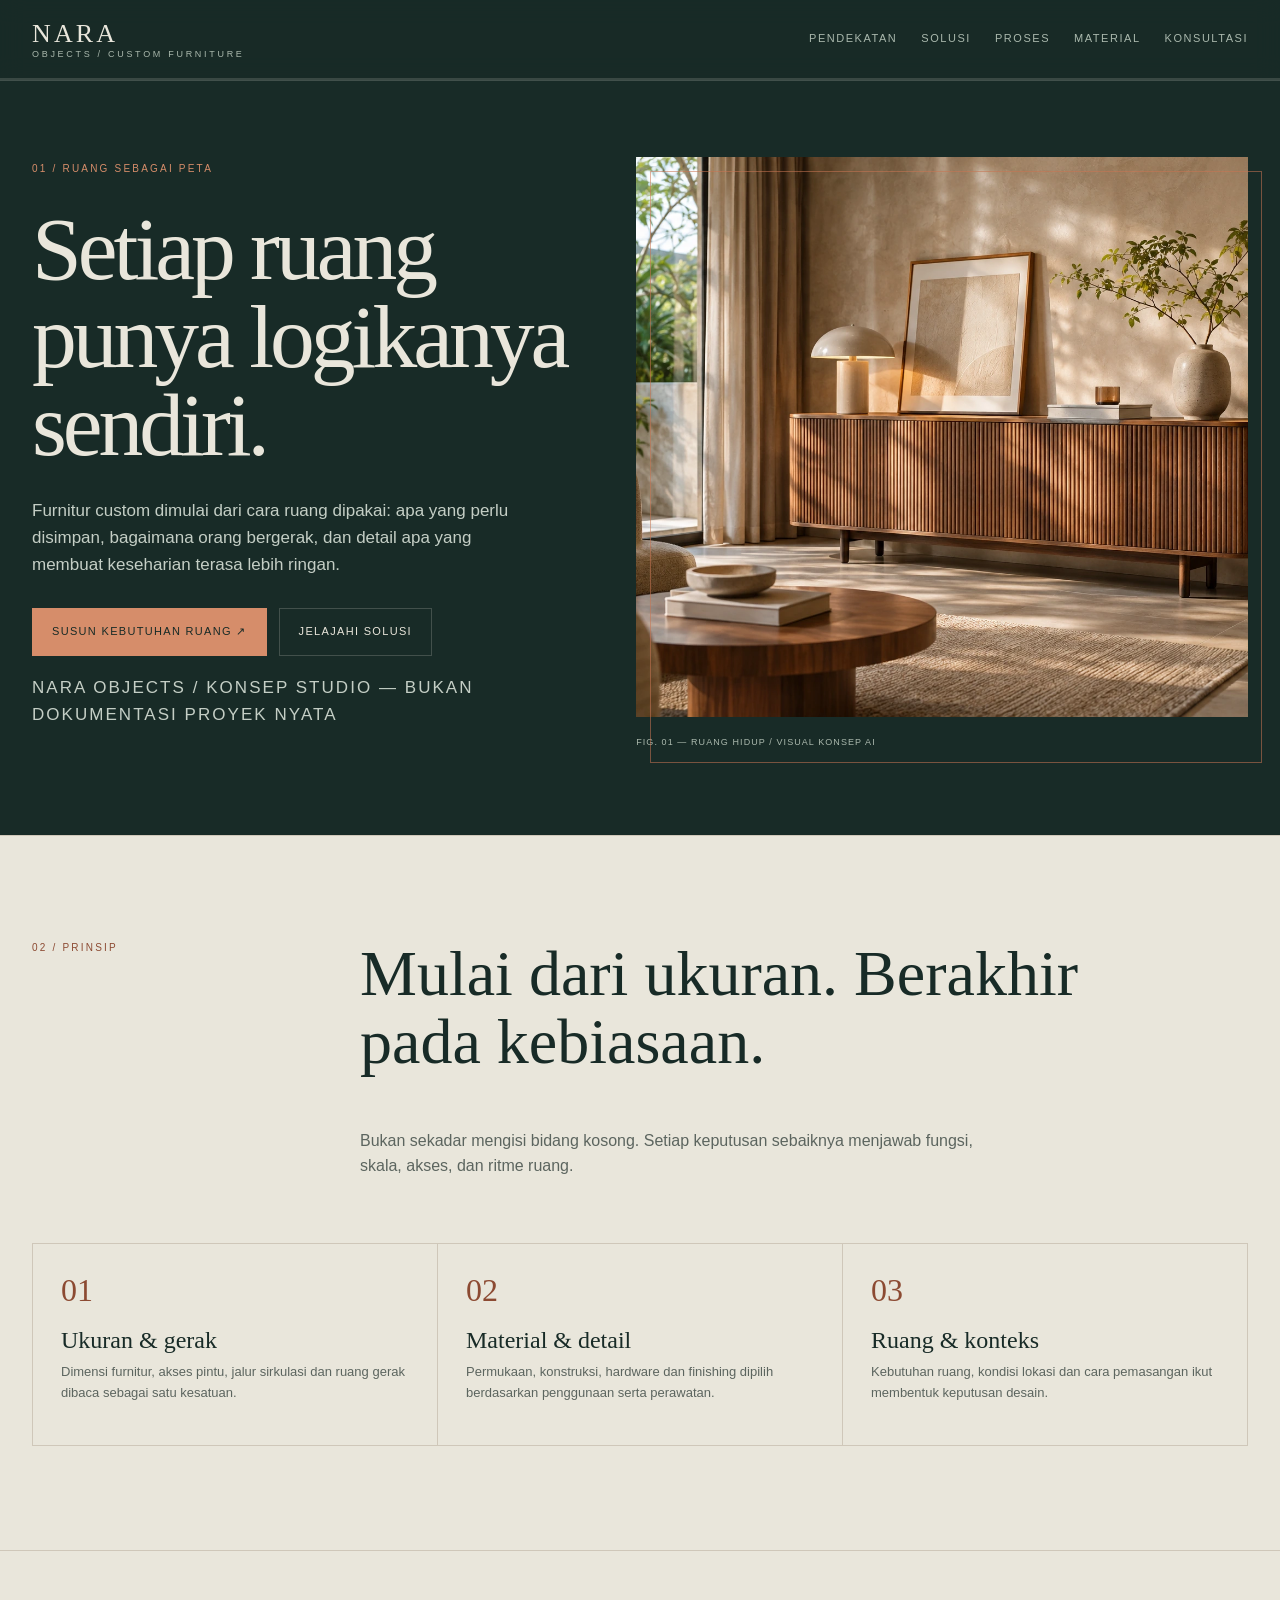
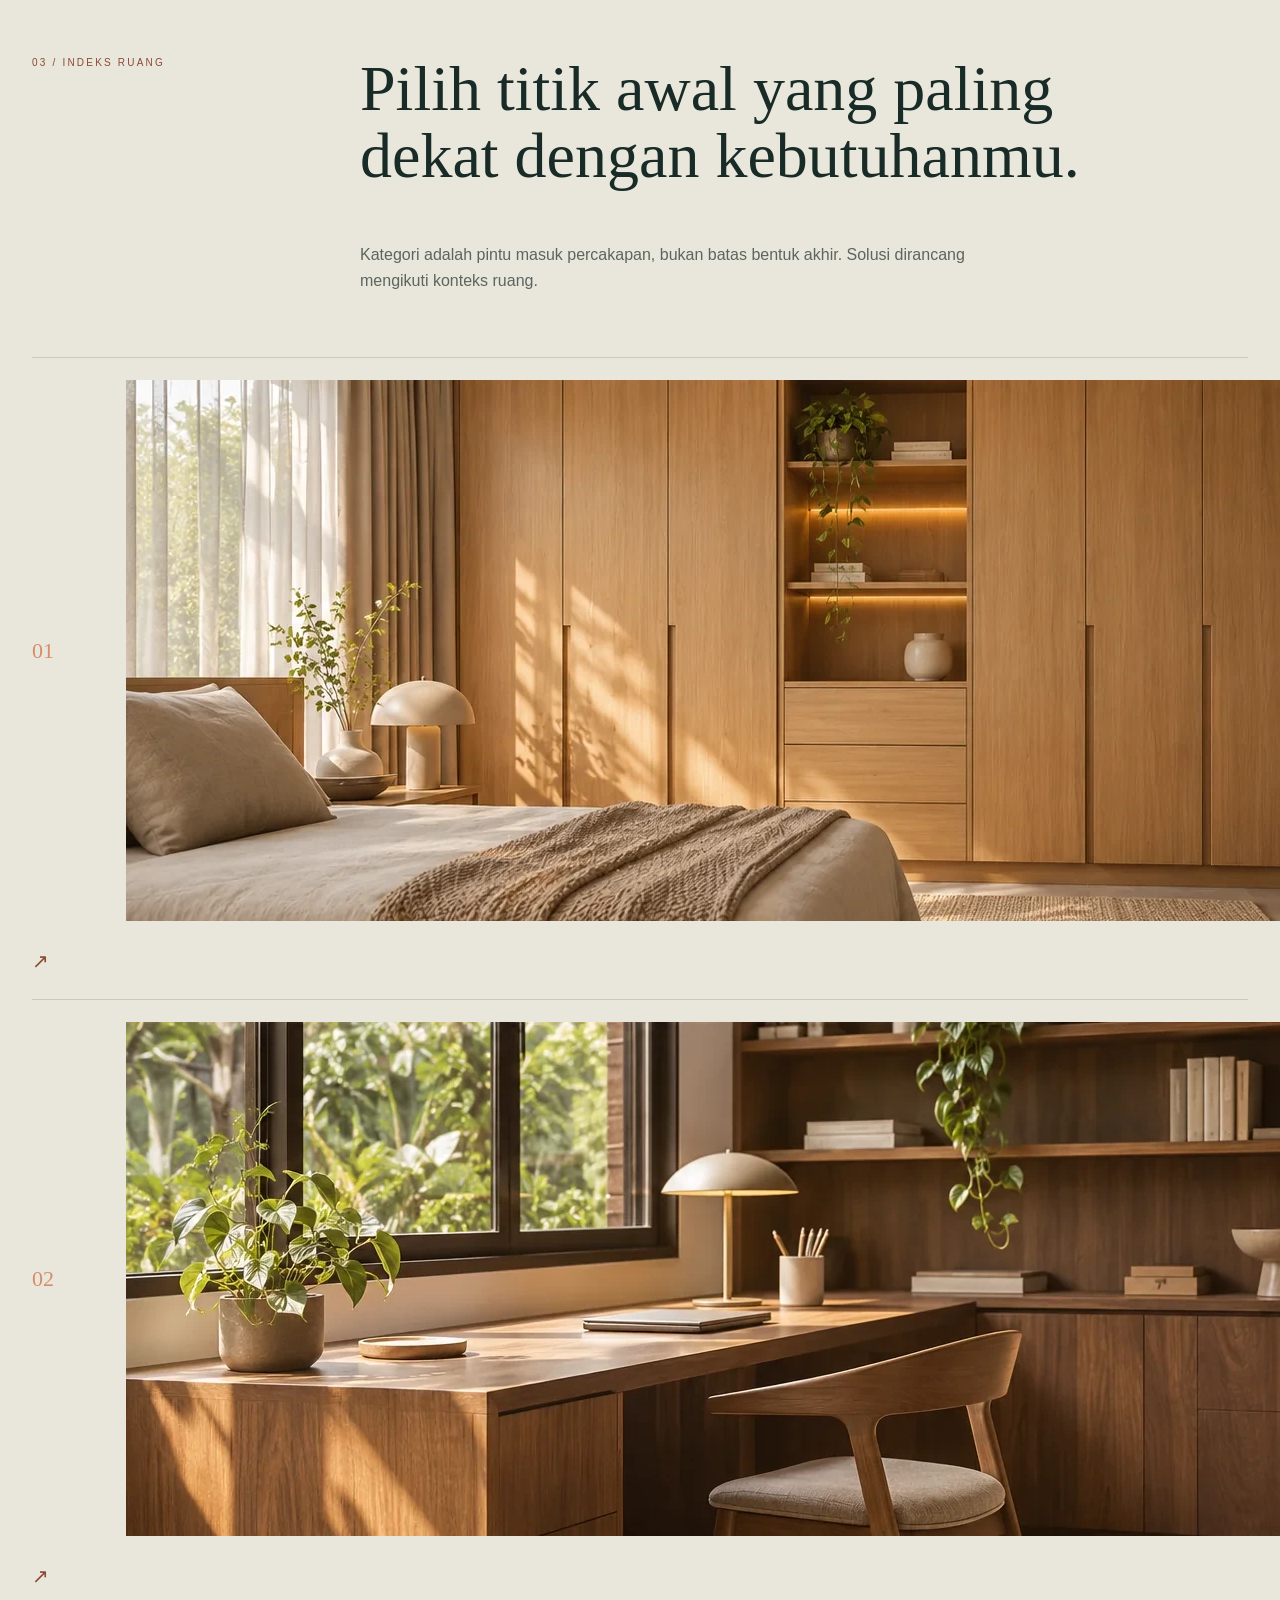
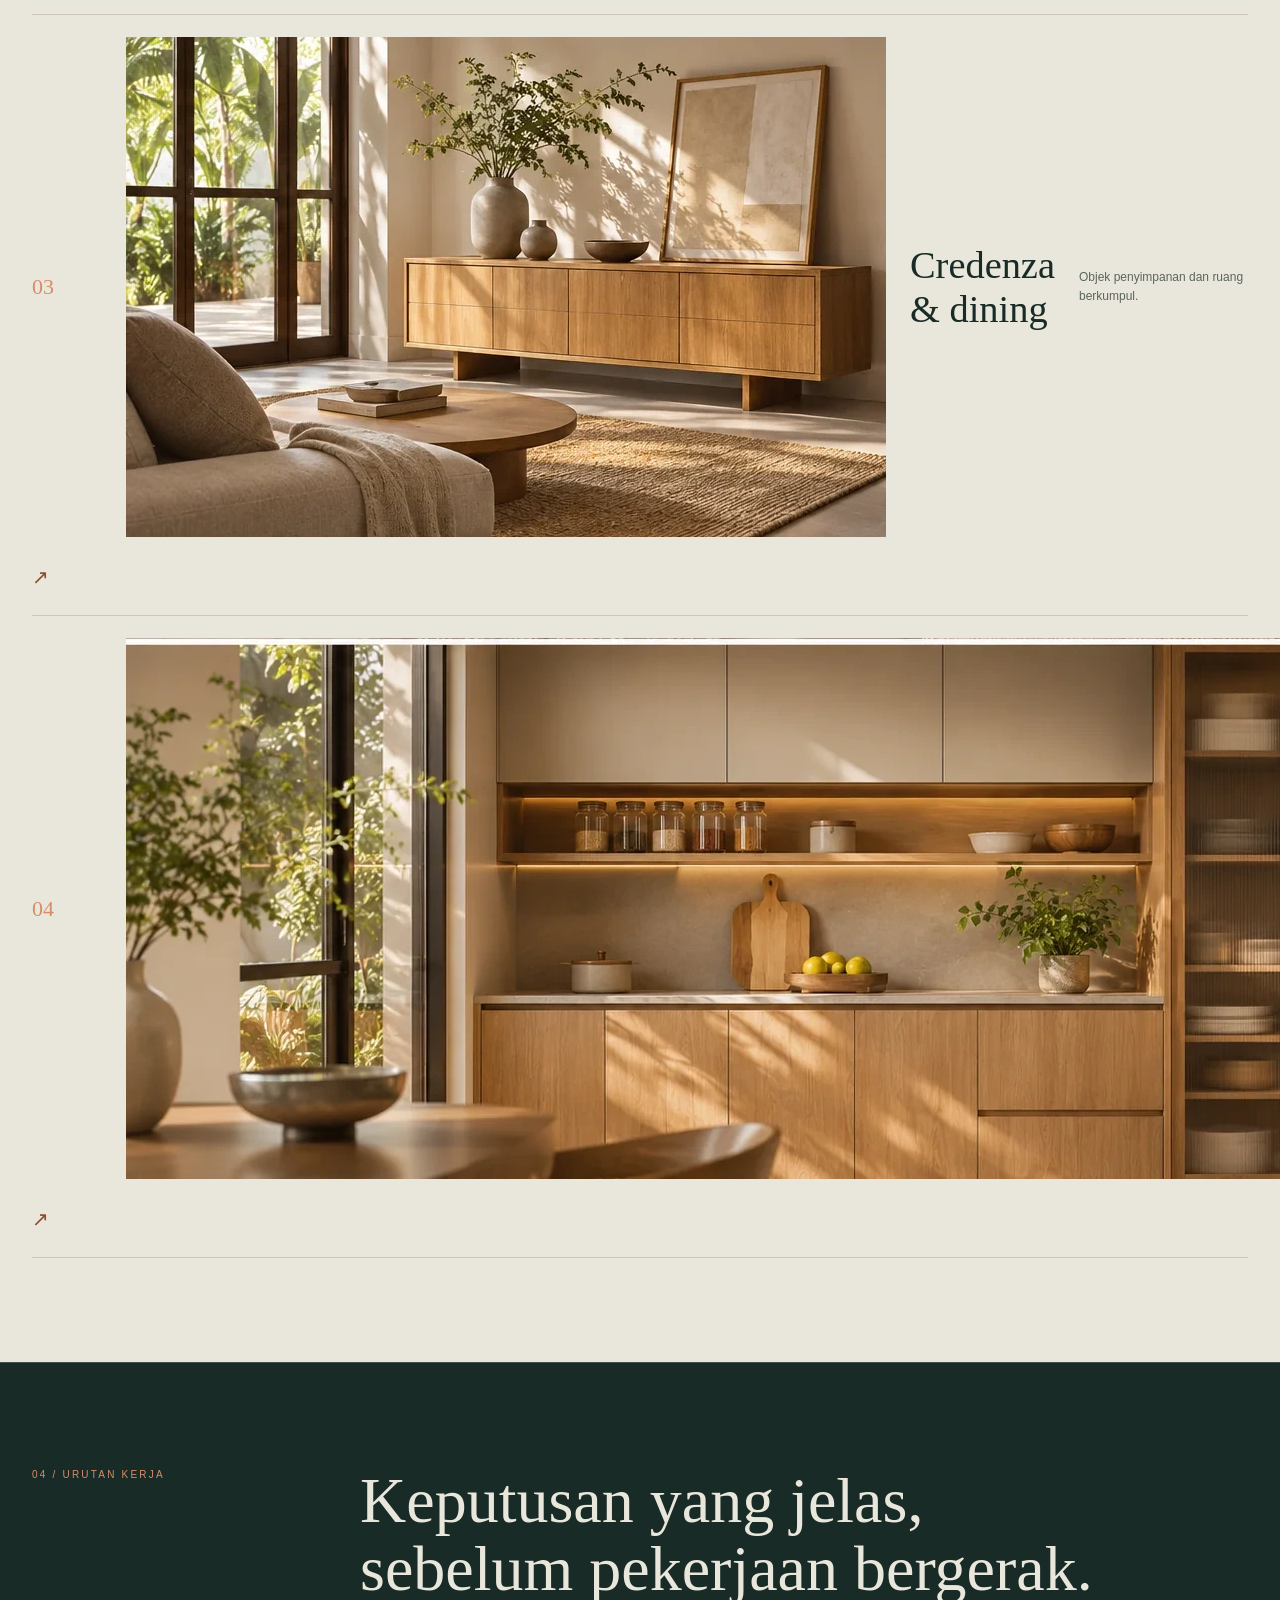
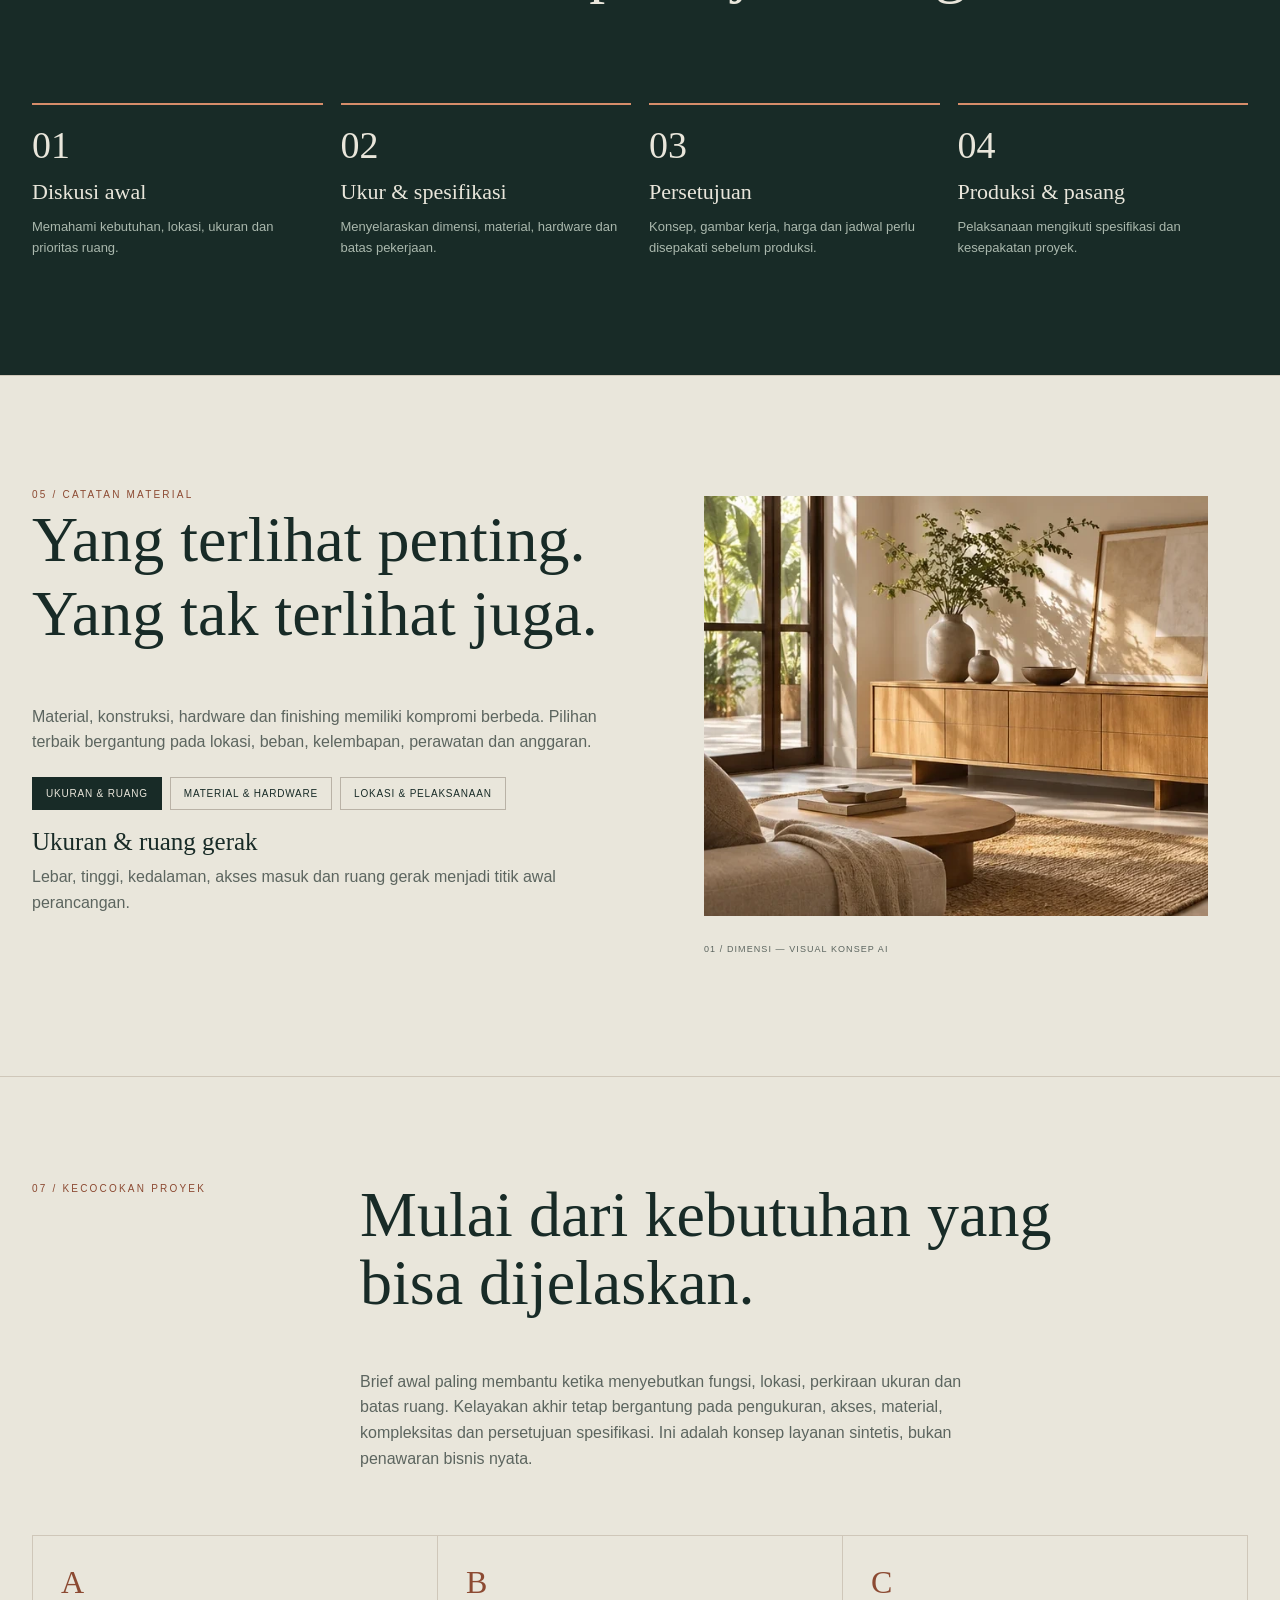
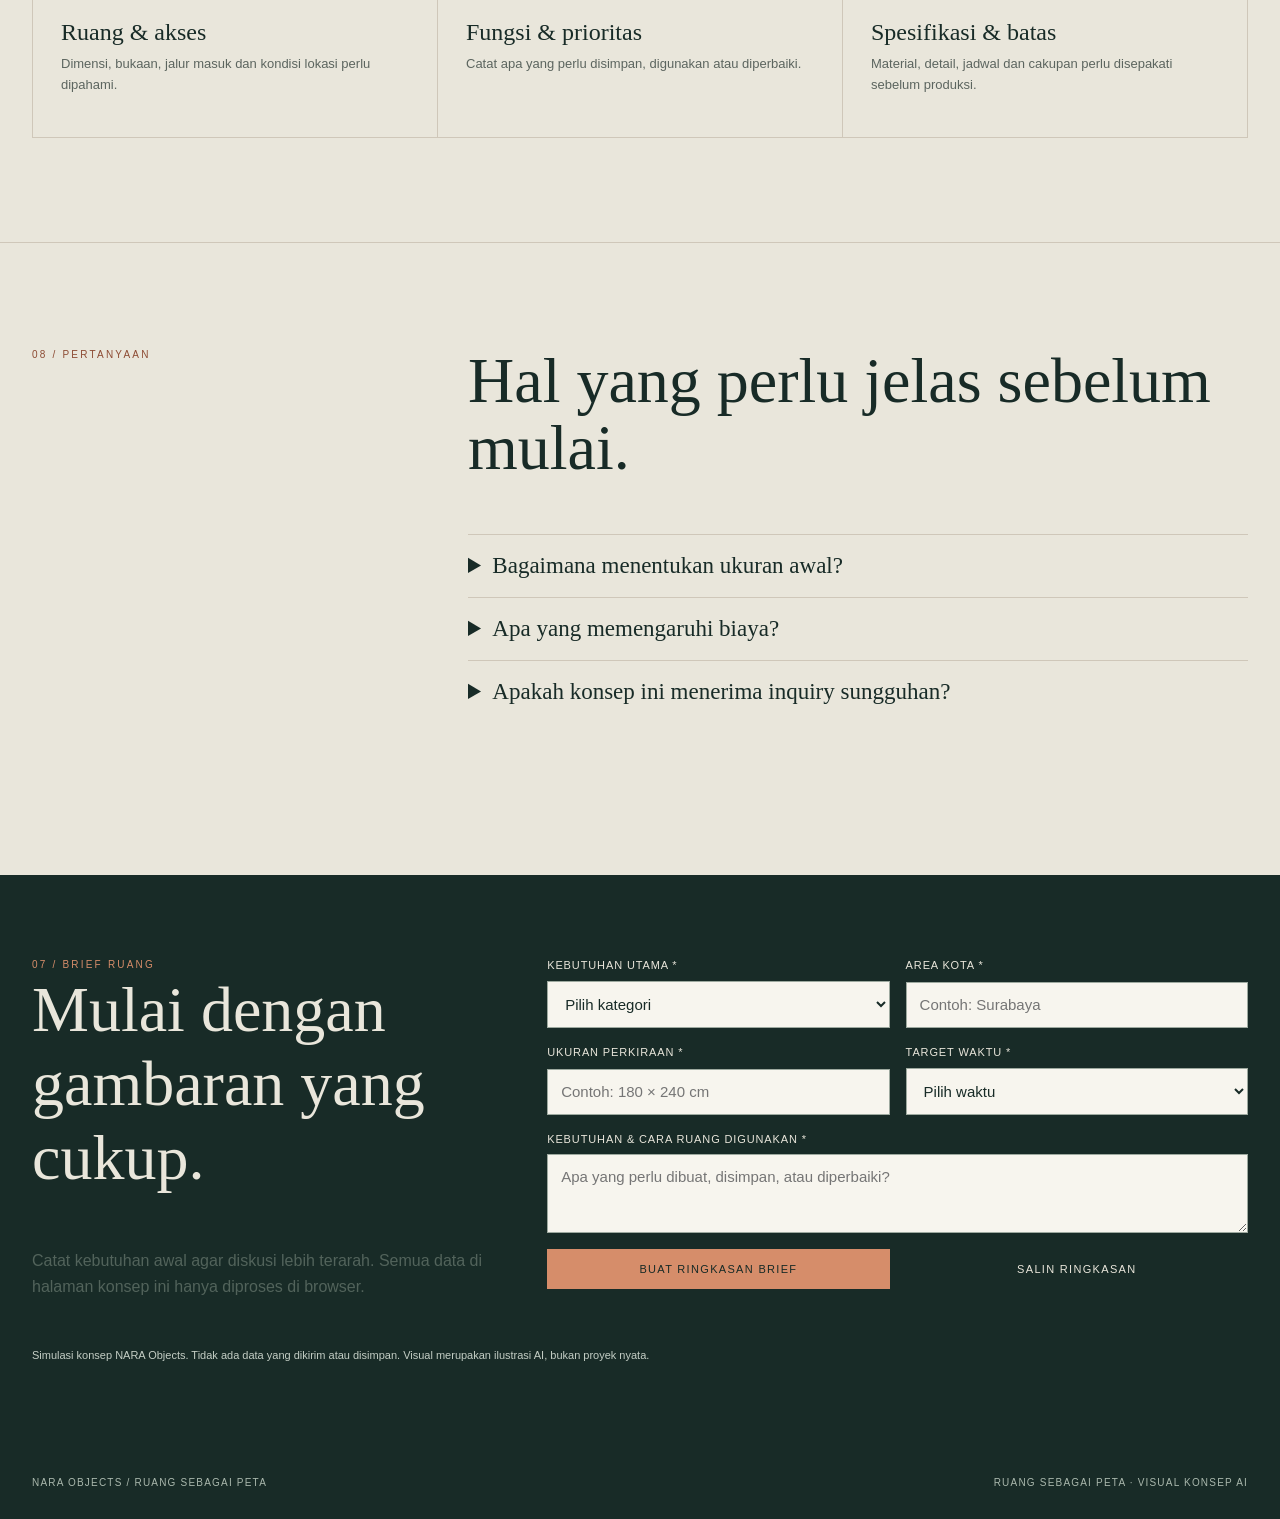
==== commit 86163cea: "R4 V1: add contextual imagery to the four spatial category entries" ====
--- a/index.html
+++ b/index.html
@@ -14,7 +14,7 @@
 <main id="home">
 <section class="wrap hero"><div><div class="eyebrow">01 / Ruang sebagai peta</div><h1>Setiap ruang punya logikanya sendiri.</h1><p>Furnitur custom dimulai dari cara ruang dipakai: apa yang perlu disimpan, bagaimana orang bergerak, dan detail apa yang membuat keseharian terasa lebih ringan.</p><div class="actions"><a class="btn" href="#brief">Susun kebutuhan ruang ↗</a><a class="btn ghost" href="#solutions">Jelajahi solusi</a></div><p class="caption">NARA OBJECTS / KONSEP STUDIO — BUKAN DOKUMENTASI PROYEK NYATA</p></div><figure class="herofigure"><img src="assets/hero.webp" alt="Visual konsep AI ruang hunian dengan cabinetry kayu; bukan proyek nyata NARA"><figcaption class="caption">FIG. 01 — RUANG HIDUP / VISUAL KONSEP AI</figcaption></figure></section>
 <section class="section light" id="approach"><div class="wrap"><div class="sectionhead"><div class="index">02 / Prinsip</div><div><h2>Mulai dari ukuran. Berakhir pada kebiasaan.</h2><p class="lede">Bukan sekadar mengisi bidang kosong. Setiap keputusan sebaiknya menjawab fungsi, skala, akses, dan ritme ruang.</p></div></div><div class="principles"><article><b>01</b><h3>Ukuran & gerak</h3><p>Dimensi furnitur, akses pintu, jalur sirkulasi dan ruang gerak dibaca sebagai satu kesatuan.</p></article><article><b>02</b><h3>Material & detail</h3><p>Permukaan, konstruksi, hardware dan finishing dipilih berdasarkan penggunaan serta perawatan.</p></article><article><b>03</b><h3>Ruang & konteks</h3><p>Kebutuhan ruang, kondisi lokasi dan cara pemasangan ikut membentuk keputusan desain.</p></article></div></div></section>
-<section class="section light" id="solutions"><div class="wrap"><div class="sectionhead"><div class="index">03 / Indeks ruang</div><div><h2>Pilih titik awal yang paling dekat dengan kebutuhanmu.</h2><p class="lede">Kategori adalah pintu masuk percakapan, bukan batas bentuk akhir. Solusi dirancang mengikuti konteks ruang.</p></div></div><div class="categorylist"><a class="category" href="#brief" data-cat="Wardrobe & storage"><span class="num">01</span><h3>Wardrobe & storage</h3><p>Penyimpanan, organisasi dan akses harian.</p><span>↗</span></a><a class="category" href="#brief" data-cat="Compact workspace"><span class="num">02</span><h3>Compact workspace</h3><p>Meja kerja, kabel, rak dan fokus.</p><span>↗</span></a><a class="category" href="#brief" data-cat="Credenza & dining"><span class="num">03</span><h3>Credenza & dining</h3><p>Objek penyimpanan dan ruang berkumpul.</p><span>↗</span></a><a class="category" href="#brief" data-cat="Pantry cabinetry"><span class="num">04</span><h3>Pantry cabinetry</h3><p>Alur kerja, penyimpanan dan permukaan.</p><span>↗</span></a></div></div></section>
+<section class="section light" id="solutions"><div class="wrap"><div class="sectionhead"><div class="index">03 / Indeks ruang</div><div><h2>Pilih titik awal yang paling dekat dengan kebutuhanmu.</h2><p class="lede">Kategori adalah pintu masuk percakapan, bukan batas bentuk akhir. Solusi dirancang mengikuti konteks ruang.</p></div></div><div class="categorylist"><a class="category" href="#brief" data-cat="Wardrobe & storage"><span class="num">01</span><img class="category-image" src="assets/wardrobe.webp" alt="Visual konsep AI wardrobe built-in; bukan proyek nyata NARA"><h3>Wardrobe & storage</h3><p>Penyimpanan, organisasi dan akses harian.</p><span>↗</span></a><a class="category" href="#brief" data-cat="Compact workspace"><span class="num">02</span><img class="category-image" src="assets/workspace.webp" alt="Visual konsep AI compact workspace; bukan proyek nyata NARA"><h3>Compact workspace</h3><p>Meja kerja, kabel, rak dan fokus.</p><span>↗</span></a><a class="category" href="#brief" data-cat="Credenza & dining"><span class="num">03</span><img class="category-image" src="assets/credenza.webp" alt="Visual konsep AI credenza dan dining; bukan proyek nyata NARA"><h3>Credenza & dining</h3><p>Objek penyimpanan dan ruang berkumpul.</p><span>↗</span></a><a class="category" href="#brief" data-cat="Pantry cabinetry"><span class="num">04</span><img class="category-image" src="assets/pantry.webp" alt="Visual konsep AI pantry cabinetry; bukan proyek nyata NARA"><h3>Pantry cabinetry</h3><p>Alur kerja, penyimpanan dan permukaan.</p><span>↗</span></a></div></div></section>
 <section class="section" id="process"><div class="wrap"><div class="sectionhead"><div class="index">04 / Urutan kerja</div><div><h2>Keputusan yang jelas, sebelum pekerjaan bergerak.</h2></div></div><div class="process"><article class="step"><b>01</b><h3>Diskusi awal</h3><p>Memahami kebutuhan, lokasi, ukuran dan prioritas ruang.</p></article><article class="step"><b>02</b><h3>Ukur & spesifikasi</h3><p>Menyelaraskan dimensi, material, hardware dan batas pekerjaan.</p></article><article class="step"><b>03</b><h3>Persetujuan</h3><p>Konsep, gambar kerja, harga dan jadwal perlu disepakati sebelum produksi.</p></article><article class="step"><b>04</b><h3>Produksi & pasang</h3><p>Pelaksanaan mengikuti spesifikasi dan kesepakatan proyek.</p></article></div></div></section>
 <section class="section light" id="materials"><div class="wrap material"><div><div class="index">05 / Catatan material</div><h2>Yang terlihat penting. Yang tak terlihat juga.</h2><p>Material, konstruksi, hardware dan finishing memiliki kompromi berbeda. Pilihan terbaik bergantung pada lokasi, beban, kelembapan, perawatan dan anggaran.</p><div class="material-tabs" role="group" aria-label="Pilih topik material"><button class="material-tab is-active" type="button" data-material="dimensions" aria-pressed="true">Ukuran & ruang</button><button class="material-tab" type="button" data-material="specification" aria-pressed="false">Material & hardware</button><button class="material-tab" type="button" data-material="execution" aria-pressed="false">Lokasi & pelaksanaan</button></div><div class="material-detail"><h3 id="materialTitle">Ukuran & ruang gerak</h3><p id="materialText">Lebar, tinggi, kedalaman, akses masuk dan ruang gerak menjadi titik awal perancangan.</p></div></div><figure><img id="materialImage" src="assets/credenza.webp" alt="Visual konsep AI credenza walnut; bukan proyek nyata NARA"><figcaption class="caption" id="materialLabel">01 / DIMENSI — VISUAL KONSEP AI</figcaption></figure></div></section>
 <section class="section light" id="fit"><div class="wrap"><div class="sectionhead"><div class="index">07 / Kecocokan proyek</div><div><h2>Mulai dari kebutuhan yang bisa dijelaskan.</h2><p class="lede">Brief awal paling membantu ketika menyebutkan fungsi, lokasi, perkiraan ukuran dan batas ruang. Kelayakan akhir tetap bergantung pada pengukuran, akses, material, kompleksitas dan persetujuan spesifikasi. Ini adalah konsep layanan sintetis, bukan penawaran bisnis nyata.</p></div></div><div class="principles"><article><b>A</b><h3>Ruang & akses</h3><p>Dimensi, bukaan, jalur masuk dan kondisi lokasi perlu dipahami.</p></article><article><b>B</b><h3>Fungsi & prioritas</h3><p>Catat apa yang perlu disimpan, digunakan atau diperbaiki.</p></article><article><b>C</b><h3>Spesifikasi & batas</h3><p>Material, detail, jadwal dan cakupan perlu disepakati sebelum produksi.</p></article></div></div></section><section class="section light" id="faq"><div class="wrap sectionhead"><div class="index">08 / Pertanyaan</div><div class="faq"><h2>Hal yang perlu jelas sebelum mulai.</h2><details><summary>Bagaimana menentukan ukuran awal?</summary><p>Mulai dari lebar, tinggi, kedalaman, posisi furnitur dan akses masuk. Ukuran awal membantu percakapan, bukan pengganti pengukuran final.</p></details><details><summary>Apa yang memengaruhi biaya?</summary><p>Dimensi, material, hardware, finishing, detail custom, kondisi lokasi dan instalasi.</p></details><details><summary>Apakah konsep ini menerima inquiry sungguhan?</summary><p>Tidak. Form di bawah hanya simulasi lokal untuk menyiapkan brief; data tidak dikirim atau disimpan.</p></details></div></div></section>
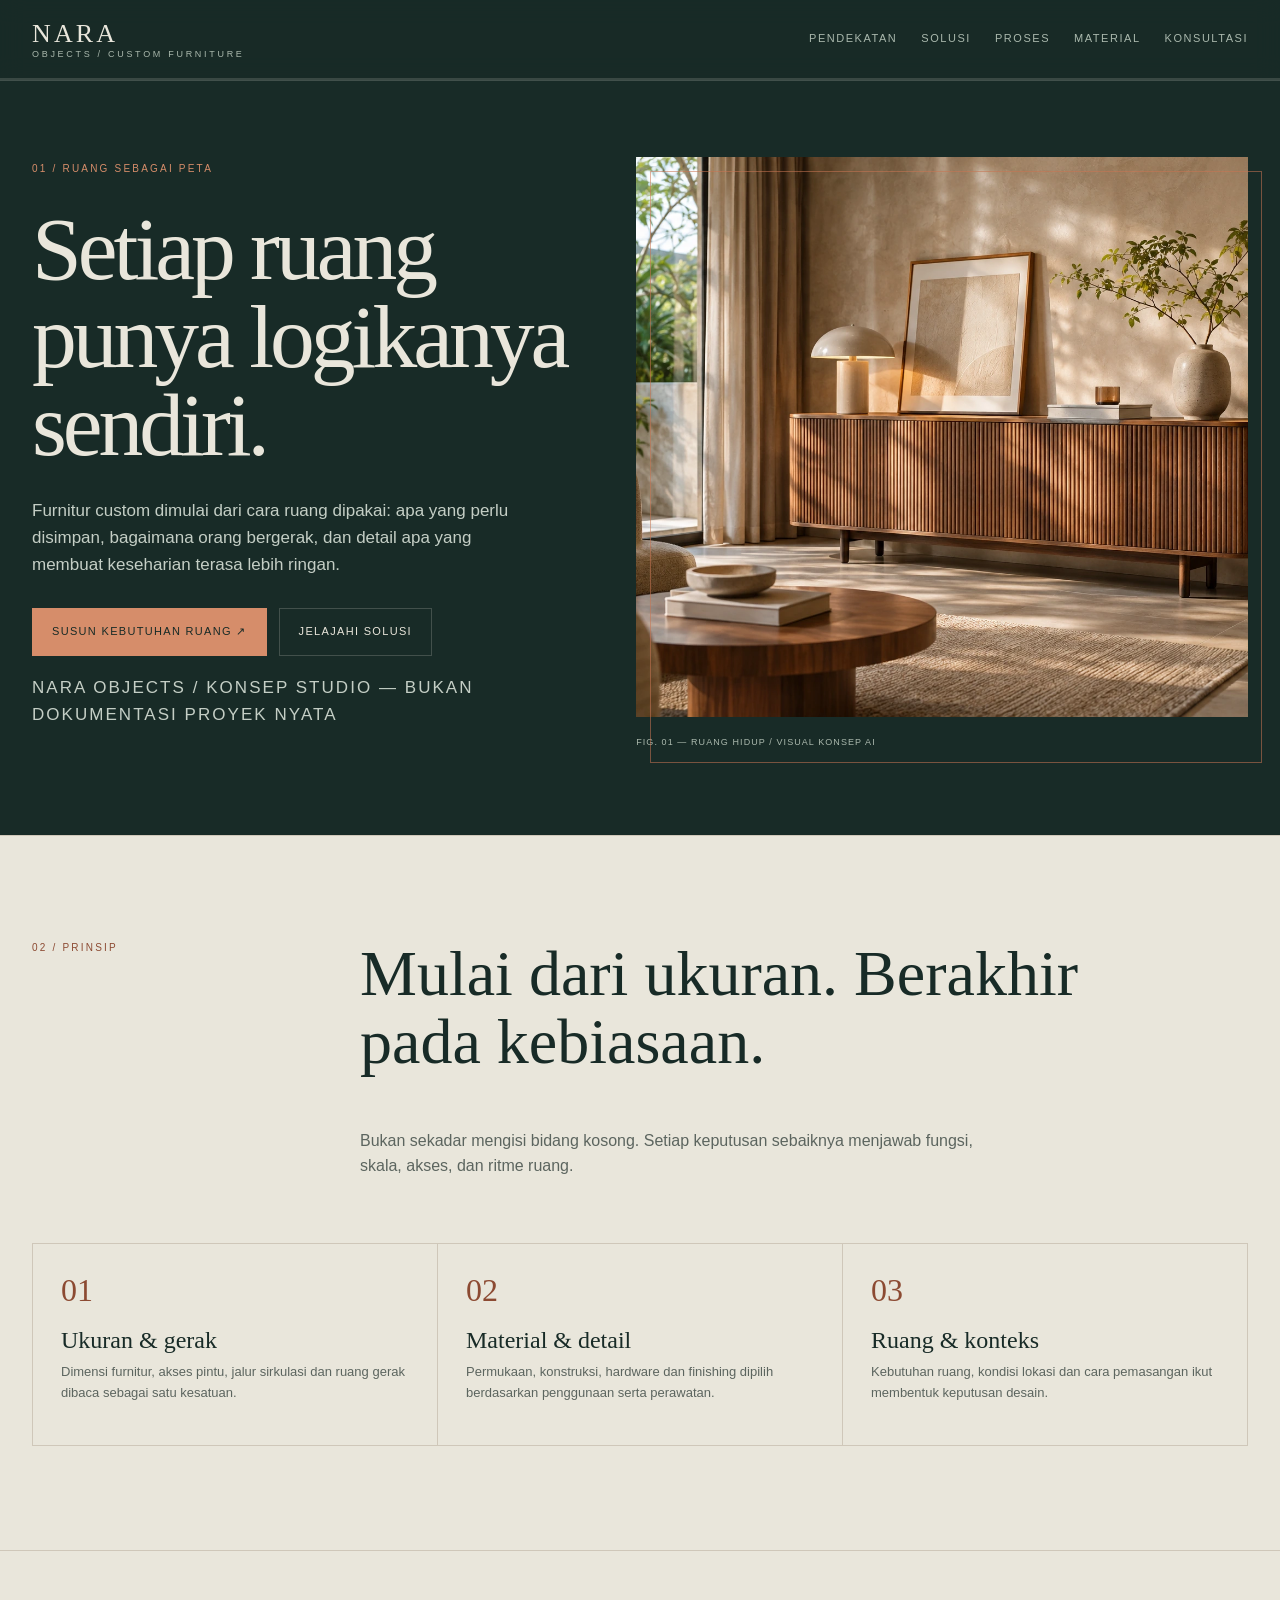
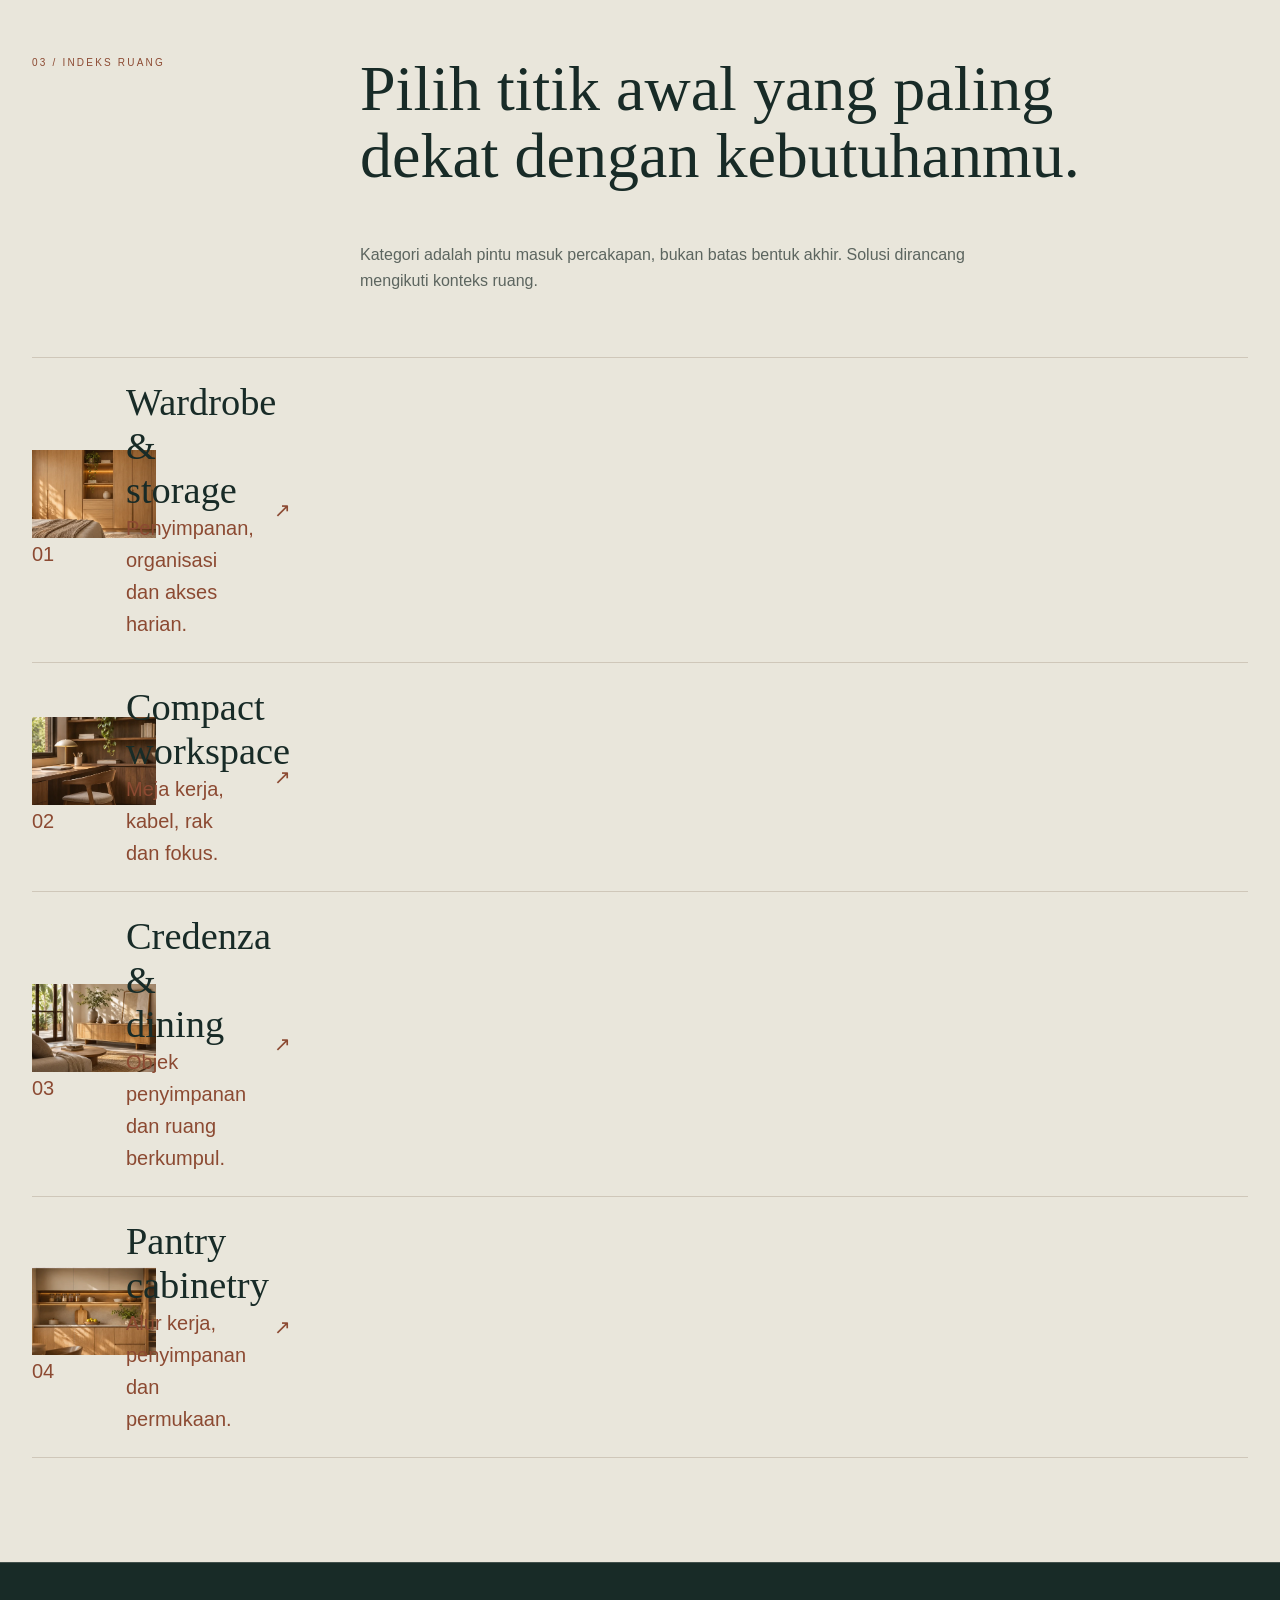
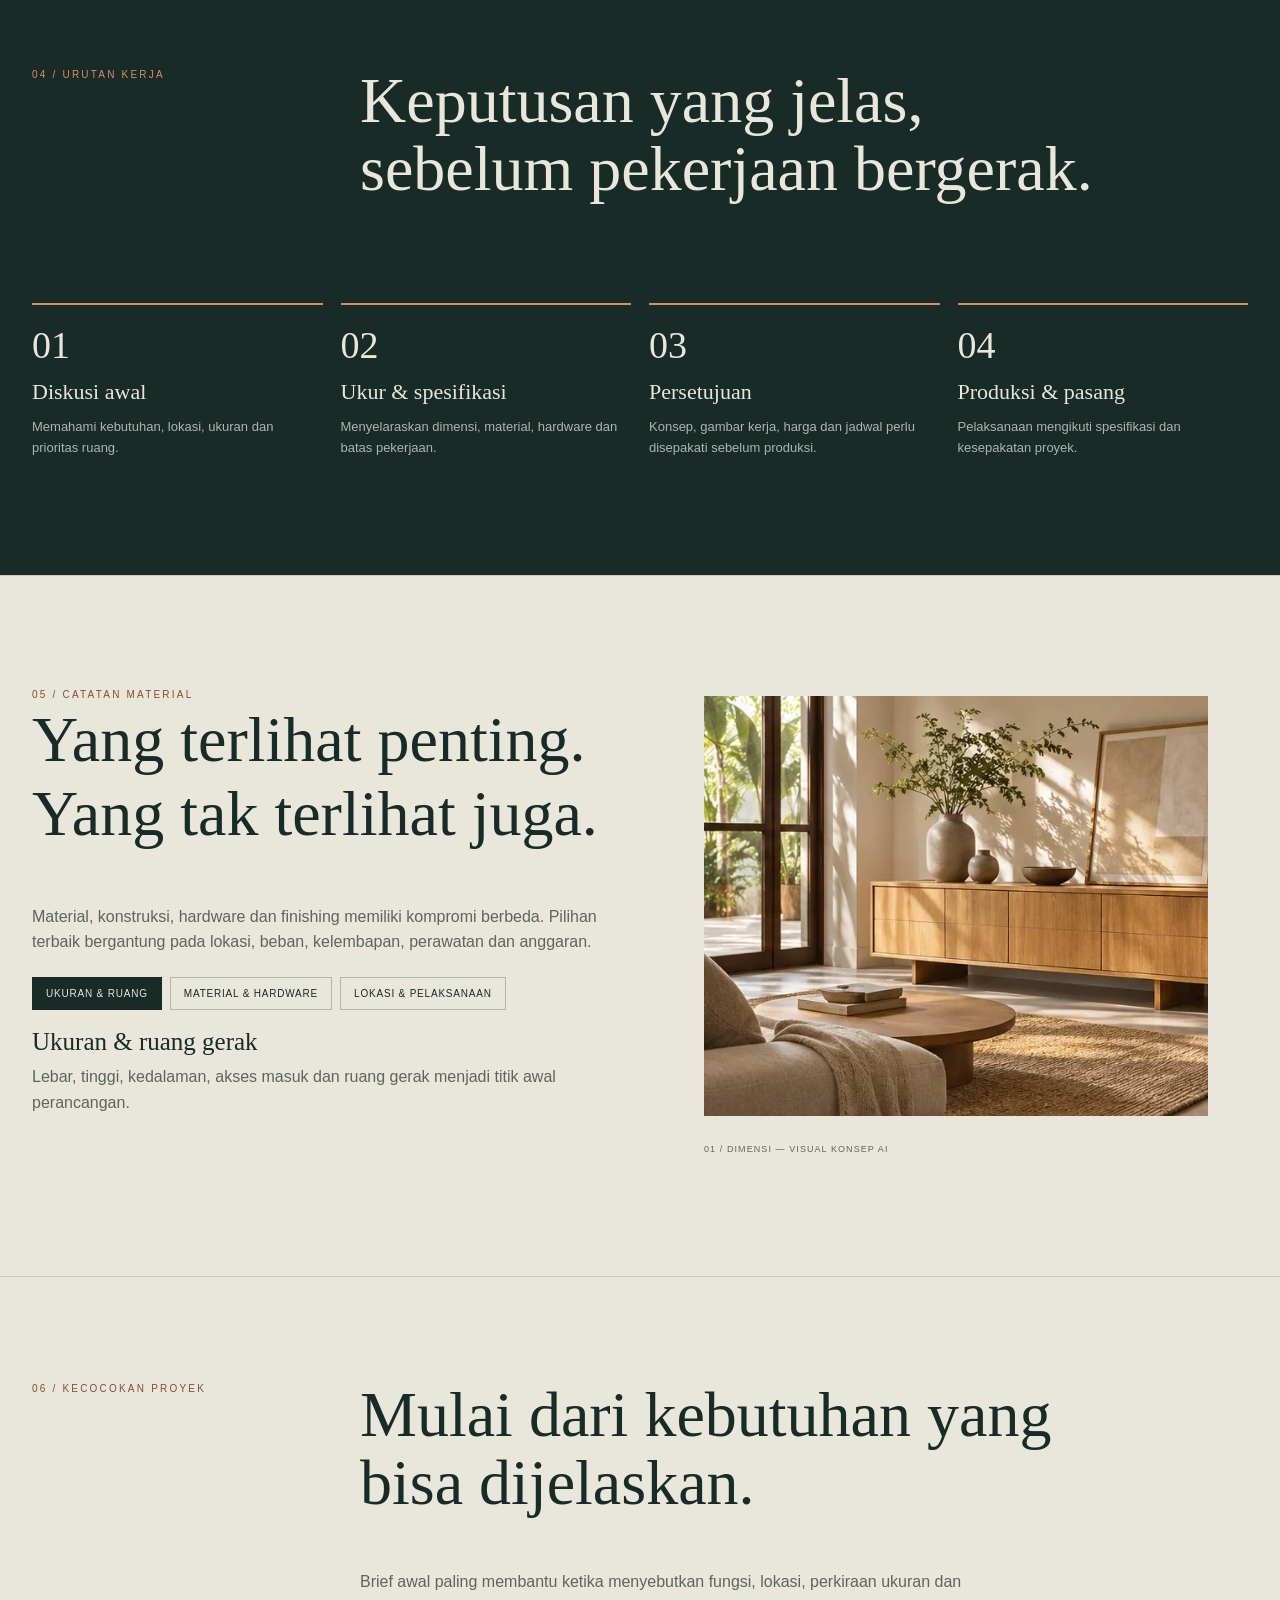
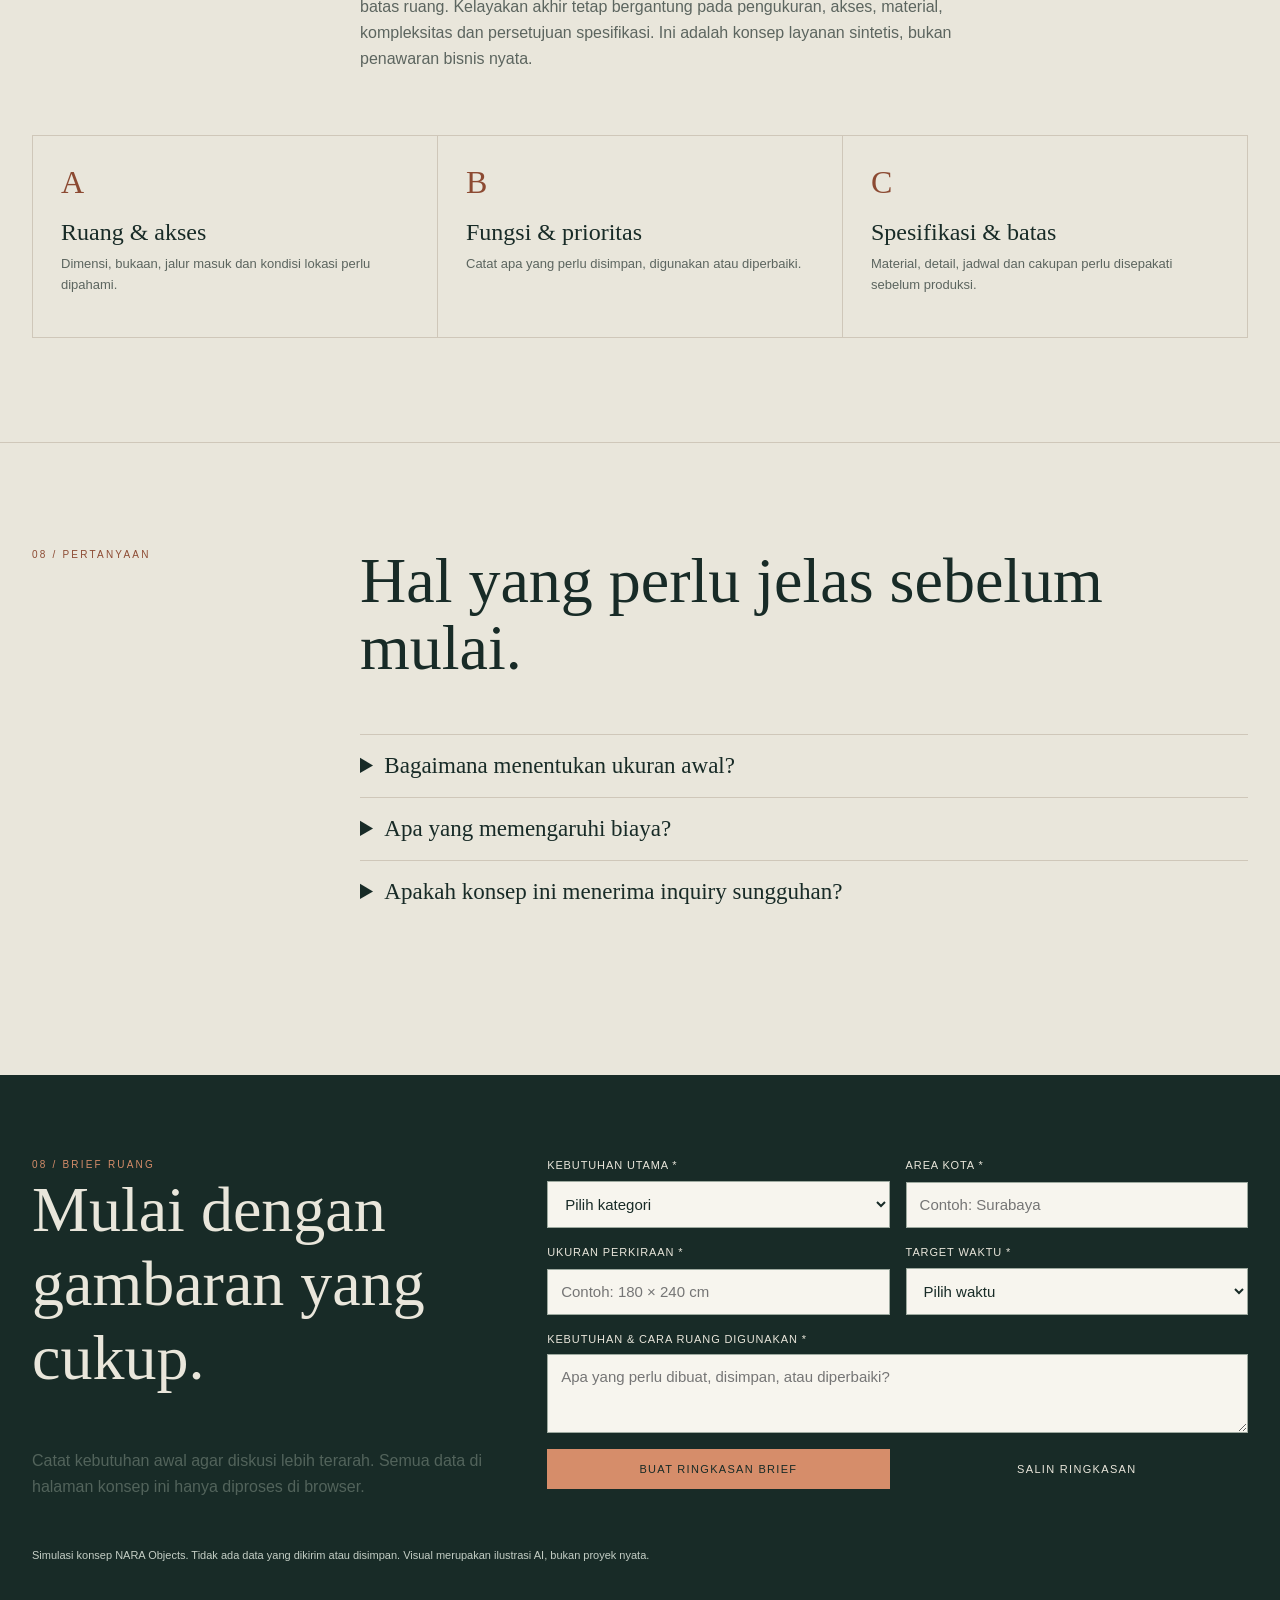
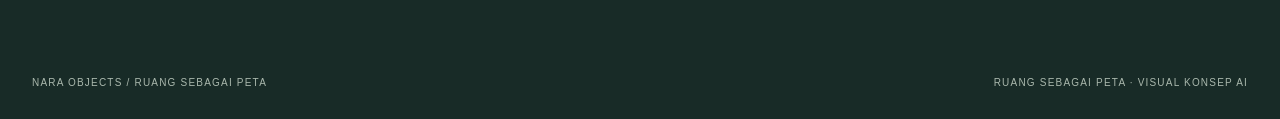
==== commit 245219d7: "Refine NARA hierarchy and spatial index composition" ====
--- a/index.html
+++ b/index.html
@@ -13,11 +13,11 @@
 <header class="top"><div class="wrap nav"><a class="brand" href="#home">NARA<small>OBJECTS / CUSTOM FURNITURE</small></a><button class="navbtn" id="navbtn" aria-expanded="false" aria-controls="navlinks">Menu</button><nav class="links" id="navlinks" aria-label="Navigasi utama"><a href="#approach">Pendekatan</a><a href="#solutions">Solusi</a><a href="#process">Proses</a><a href="#materials">Material</a><a href="#brief">Konsultasi</a></nav></div><div class="reading-progress" aria-hidden="true"><span id="progress"></span></div></header>
 <main id="home">
 <section class="wrap hero"><div><div class="eyebrow">01 / Ruang sebagai peta</div><h1>Setiap ruang punya logikanya sendiri.</h1><p>Furnitur custom dimulai dari cara ruang dipakai: apa yang perlu disimpan, bagaimana orang bergerak, dan detail apa yang membuat keseharian terasa lebih ringan.</p><div class="actions"><a class="btn" href="#brief">Susun kebutuhan ruang ↗</a><a class="btn ghost" href="#solutions">Jelajahi solusi</a></div><p class="caption">NARA OBJECTS / KONSEP STUDIO — BUKAN DOKUMENTASI PROYEK NYATA</p></div><figure class="herofigure"><img src="assets/hero.webp" alt="Visual konsep AI ruang hunian dengan cabinetry kayu; bukan proyek nyata NARA"><figcaption class="caption">FIG. 01 — RUANG HIDUP / VISUAL KONSEP AI</figcaption></figure></section>
-<section class="section light" id="approach"><div class="wrap"><div class="sectionhead"><div class="index">02 / Prinsip</div><div><h2>Mulai dari ukuran. Berakhir pada kebiasaan.</h2><p class="lede">Bukan sekadar mengisi bidang kosong. Setiap keputusan sebaiknya menjawab fungsi, skala, akses, dan ritme ruang.</p></div></div><div class="principles"><article><b>01</b><h3>Ukuran & gerak</h3><p>Dimensi furnitur, akses pintu, jalur sirkulasi dan ruang gerak dibaca sebagai satu kesatuan.</p></article><article><b>02</b><h3>Material & detail</h3><p>Permukaan, konstruksi, hardware dan finishing dipilih berdasarkan penggunaan serta perawatan.</p></article><article><b>03</b><h3>Ruang & konteks</h3><p>Kebutuhan ruang, kondisi lokasi dan cara pemasangan ikut membentuk keputusan desain.</p></article></div></div></section>
-<section class="section light" id="solutions"><div class="wrap"><div class="sectionhead"><div class="index">03 / Indeks ruang</div><div><h2>Pilih titik awal yang paling dekat dengan kebutuhanmu.</h2><p class="lede">Kategori adalah pintu masuk percakapan, bukan batas bentuk akhir. Solusi dirancang mengikuti konteks ruang.</p></div></div><div class="categorylist"><a class="category" href="#brief" data-cat="Wardrobe & storage"><span class="num">01</span><img class="category-image" src="assets/wardrobe.webp" alt="Visual konsep AI wardrobe built-in; bukan proyek nyata NARA"><h3>Wardrobe & storage</h3><p>Penyimpanan, organisasi dan akses harian.</p><span>↗</span></a><a class="category" href="#brief" data-cat="Compact workspace"><span class="num">02</span><img class="category-image" src="assets/workspace.webp" alt="Visual konsep AI compact workspace; bukan proyek nyata NARA"><h3>Compact workspace</h3><p>Meja kerja, kabel, rak dan fokus.</p><span>↗</span></a><a class="category" href="#brief" data-cat="Credenza & dining"><span class="num">03</span><img class="category-image" src="assets/credenza.webp" alt="Visual konsep AI credenza dan dining; bukan proyek nyata NARA"><h3>Credenza & dining</h3><p>Objek penyimpanan dan ruang berkumpul.</p><span>↗</span></a><a class="category" href="#brief" data-cat="Pantry cabinetry"><span class="num">04</span><img class="category-image" src="assets/pantry.webp" alt="Visual konsep AI pantry cabinetry; bukan proyek nyata NARA"><h3>Pantry cabinetry</h3><p>Alur kerja, penyimpanan dan permukaan.</p><span>↗</span></a></div></div></section>
-<section class="section" id="process"><div class="wrap"><div class="sectionhead"><div class="index">04 / Urutan kerja</div><div><h2>Keputusan yang jelas, sebelum pekerjaan bergerak.</h2></div></div><div class="process"><article class="step"><b>01</b><h3>Diskusi awal</h3><p>Memahami kebutuhan, lokasi, ukuran dan prioritas ruang.</p></article><article class="step"><b>02</b><h3>Ukur & spesifikasi</h3><p>Menyelaraskan dimensi, material, hardware dan batas pekerjaan.</p></article><article class="step"><b>03</b><h3>Persetujuan</h3><p>Konsep, gambar kerja, harga dan jadwal perlu disepakati sebelum produksi.</p></article><article class="step"><b>04</b><h3>Produksi & pasang</h3><p>Pelaksanaan mengikuti spesifikasi dan kesepakatan proyek.</p></article></div></div></section>
-<section class="section light" id="materials"><div class="wrap material"><div><div class="index">05 / Catatan material</div><h2>Yang terlihat penting. Yang tak terlihat juga.</h2><p>Material, konstruksi, hardware dan finishing memiliki kompromi berbeda. Pilihan terbaik bergantung pada lokasi, beban, kelembapan, perawatan dan anggaran.</p><div class="material-tabs" role="group" aria-label="Pilih topik material"><button class="material-tab is-active" type="button" data-material="dimensions" aria-pressed="true">Ukuran & ruang</button><button class="material-tab" type="button" data-material="specification" aria-pressed="false">Material & hardware</button><button class="material-tab" type="button" data-material="execution" aria-pressed="false">Lokasi & pelaksanaan</button></div><div class="material-detail"><h3 id="materialTitle">Ukuran & ruang gerak</h3><p id="materialText">Lebar, tinggi, kedalaman, akses masuk dan ruang gerak menjadi titik awal perancangan.</p></div></div><figure><img id="materialImage" src="assets/credenza.webp" alt="Visual konsep AI credenza walnut; bukan proyek nyata NARA"><figcaption class="caption" id="materialLabel">01 / DIMENSI — VISUAL KONSEP AI</figcaption></figure></div></section>
-<section class="section light" id="fit"><div class="wrap"><div class="sectionhead"><div class="index">07 / Kecocokan proyek</div><div><h2>Mulai dari kebutuhan yang bisa dijelaskan.</h2><p class="lede">Brief awal paling membantu ketika menyebutkan fungsi, lokasi, perkiraan ukuran dan batas ruang. Kelayakan akhir tetap bergantung pada pengukuran, akses, material, kompleksitas dan persetujuan spesifikasi. Ini adalah konsep layanan sintetis, bukan penawaran bisnis nyata.</p></div></div><div class="principles"><article><b>A</b><h3>Ruang & akses</h3><p>Dimensi, bukaan, jalur masuk dan kondisi lokasi perlu dipahami.</p></article><article><b>B</b><h3>Fungsi & prioritas</h3><p>Catat apa yang perlu disimpan, digunakan atau diperbaiki.</p></article><article><b>C</b><h3>Spesifikasi & batas</h3><p>Material, detail, jadwal dan cakupan perlu disepakati sebelum produksi.</p></article></div></div></section><section class="section light" id="faq"><div class="wrap sectionhead"><div class="index">08 / Pertanyaan</div><div class="faq"><h2>Hal yang perlu jelas sebelum mulai.</h2><details><summary>Bagaimana menentukan ukuran awal?</summary><p>Mulai dari lebar, tinggi, kedalaman, posisi furnitur dan akses masuk. Ukuran awal membantu percakapan, bukan pengganti pengukuran final.</p></details><details><summary>Apa yang memengaruhi biaya?</summary><p>Dimensi, material, hardware, finishing, detail custom, kondisi lokasi dan instalasi.</p></details><details><summary>Apakah konsep ini menerima inquiry sungguhan?</summary><p>Tidak. Form di bawah hanya simulasi lokal untuk menyiapkan brief; data tidak dikirim atau disimpan.</p></details></div></div></section>
-<section class="brief" id="brief"><div class="wrap briefgrid"><div><div class="eyebrow">07 / Brief ruang</div><h2>Mulai dengan gambaran yang cukup.</h2><p>Catat kebutuhan awal agar diskusi lebih terarah. Semua data di halaman konsep ini hanya diproses di browser.</p></div><div class="form" id="briefForm" role="group" aria-label="Brief ruang"><div class="field"><label for="category">Kebutuhan utama *</label><select id="category" required><option value="">Pilih kategori</option><option>Wardrobe & storage</option><option>Compact workspace</option><option>Credenza & dining</option><option>Pantry cabinetry</option><option>Kebutuhan lain</option></select></div><div class="field"><label for="city">Area kota *</label><input id="city" required placeholder="Contoh: Surabaya"></div><div class="field"><label for="size">Ukuran perkiraan *</label><input id="size" required placeholder="Contoh: 180 × 240 cm"></div><div class="field"><label for="timeline">Target waktu *</label><select id="timeline" required><option value="">Pilih waktu</option><option>Dalam 1 bulan</option><option>1–3 bulan</option><option>Masih eksplorasi</option></select></div><div class="field full"><label for="notes">Kebutuhan & cara ruang digunakan *</label><textarea id="notes" rows="3" required placeholder="Apa yang perlu dibuat, disimpan, atau diperbaiki?"></textarea></div><button class="btn" type="button" id="generate">Buat ringkasan brief</button><button class="btn ghost" type="button" id="copy" disabled>Salin ringkasan</button><output class="status" id="status" aria-live="polite"></output><pre class="summary" id="summary" tabindex="-1" hidden></pre></div></div><div class="wrap disclosure">Simulasi konsep NARA Objects. Tidak ada data yang dikirim atau disimpan. Visual merupakan ilustrasi AI, bukan proyek nyata.</div></section>
+<section class="section light" id="approach"><div class="wrap"><div class="sectionhead" data-reveal><div class="index">02 / Prinsip</div><div><h2>Mulai dari ukuran. Berakhir pada kebiasaan.</h2><p class="lede">Bukan sekadar mengisi bidang kosong. Setiap keputusan sebaiknya menjawab fungsi, skala, akses, dan ritme ruang.</p></div></div><div class="principles"><article data-reveal><b>01</b><h3>Ukuran & gerak</h3><p>Dimensi furnitur, akses pintu, jalur sirkulasi dan ruang gerak dibaca sebagai satu kesatuan.</p></article><article data-reveal><b>02</b><h3>Material & detail</h3><p>Permukaan, konstruksi, hardware dan finishing dipilih berdasarkan penggunaan serta perawatan.</p></article><article data-reveal><b>03</b><h3>Ruang & konteks</h3><p>Kebutuhan ruang, kondisi lokasi dan cara pemasangan ikut membentuk keputusan desain.</p></article></div></div></section>
+<section class="section light" id="solutions"><div class="wrap"><div class="sectionhead" data-reveal><div class="index">03 / Indeks ruang</div><div><h2>Pilih titik awal yang paling dekat dengan kebutuhanmu.</h2><p class="lede">Kategori adalah pintu masuk percakapan, bukan batas bentuk akhir. Solusi dirancang mengikuti konteks ruang.</p></div></div><div class="categorylist"><a class="category" href="#brief" data-cat="Wardrobe & storage" data-reveal><span class="category-media"><img class="category-image" src="assets/wardrobe.webp" alt="Visual konsep AI wardrobe built-in; bukan proyek nyata NARA"><span class="category-num">01</span></span><span class="category-copy"><h3>Wardrobe & storage</h3><span class="category-description">Penyimpanan, organisasi dan akses harian.</span></span><span class="category-arrow" aria-hidden="true">↗</span></a><a class="category" href="#brief" data-cat="Compact workspace" data-reveal><span class="category-media"><img class="category-image" src="assets/workspace.webp" alt="Visual konsep AI compact workspace; bukan proyek nyata NARA"><span class="category-num">02</span></span><span class="category-copy"><h3>Compact workspace</h3><span class="category-description">Meja kerja, kabel, rak dan fokus.</span></span><span class="category-arrow" aria-hidden="true">↗</span></a><a class="category" href="#brief" data-cat="Credenza & dining" data-reveal><span class="category-media"><img class="category-image" src="assets/credenza.webp" alt="Visual konsep AI credenza dan dining; bukan proyek nyata NARA"><span class="category-num">03</span></span><span class="category-copy"><h3>Credenza & dining</h3><span class="category-description">Objek penyimpanan dan ruang berkumpul.</span></span><span class="category-arrow" aria-hidden="true">↗</span></a><a class="category" href="#brief" data-cat="Pantry cabinetry" data-reveal><span class="category-media"><img class="category-image" src="assets/pantry.webp" alt="Visual konsep AI pantry cabinetry; bukan proyek nyata NARA"><span class="category-num">04</span></span><span class="category-copy"><h3>Pantry cabinetry</h3><span class="category-description">Alur kerja, penyimpanan dan permukaan.</span></span><span class="category-arrow" aria-hidden="true">↗</span></a></div></div></section>
+<section class="section" id="process"><div class="wrap"><div class="sectionhead" data-reveal><div class="index">04 / Urutan kerja</div><div><h2>Keputusan yang jelas, sebelum pekerjaan bergerak.</h2></div></div><div class="process"><article class="step" data-reveal><b>01</b><h3>Diskusi awal</h3><p>Memahami kebutuhan, lokasi, ukuran dan prioritas ruang.</p></article><article class="step" data-reveal><b>02</b><h3>Ukur & spesifikasi</h3><p>Menyelaraskan dimensi, material, hardware dan batas pekerjaan.</p></article><article class="step"><b>03</b><h3>Persetujuan</h3><p>Konsep, gambar kerja, harga dan jadwal perlu disepakati sebelum produksi.</p></article><article class="step"><b>04</b><h3>Produksi & pasang</h3><p>Pelaksanaan mengikuti spesifikasi dan kesepakatan proyek.</p></article></div></div></section>
+<section class="section light" id="materials"><div class="wrap material" data-reveal><div><div class="index" data-reveal>05 / Catatan material</div><h2>Yang terlihat penting. Yang tak terlihat juga.</h2><p>Material, konstruksi, hardware dan finishing memiliki kompromi berbeda. Pilihan terbaik bergantung pada lokasi, beban, kelembapan, perawatan dan anggaran.</p><div class="material-tabs" role="group" aria-label="Pilih topik material"><button class="material-tab is-active" type="button" data-material="dimensions" aria-pressed="true">Ukuran & ruang</button><button class="material-tab" type="button" data-material="specification" aria-pressed="false">Material & hardware</button><button class="material-tab" type="button" data-material="execution" aria-pressed="false">Lokasi & pelaksanaan</button></div><div class="material-detail"><h3 id="materialTitle">Ukuran & ruang gerak</h3><p id="materialText">Lebar, tinggi, kedalaman, akses masuk dan ruang gerak menjadi titik awal perancangan.</p></div></div><figure><img id="materialImage" src="assets/credenza.webp" alt="Visual konsep AI credenza walnut; bukan proyek nyata NARA"><figcaption class="caption" id="materialLabel">01 / DIMENSI — VISUAL KONSEP AI</figcaption></figure></div></section>
+<section class="section light" id="fit"><div class="wrap"><div class="sectionhead" data-reveal><div class="index">06 / Kecocokan proyek</div><div><h2>Mulai dari kebutuhan yang bisa dijelaskan.</h2><p class="lede">Brief awal paling membantu ketika menyebutkan fungsi, lokasi, perkiraan ukuran dan batas ruang. Kelayakan akhir tetap bergantung pada pengukuran, akses, material, kompleksitas dan persetujuan spesifikasi. Ini adalah konsep layanan sintetis, bukan penawaran bisnis nyata.</p></div></div><div class="principles"><article><b>A</b><h3>Ruang & akses</h3><p>Dimensi, bukaan, jalur masuk dan kondisi lokasi perlu dipahami.</p></article><article><b>B</b><h3>Fungsi & prioritas</h3><p>Catat apa yang perlu disimpan, digunakan atau diperbaiki.</p></article><article><b>C</b><h3>Spesifikasi & batas</h3><p>Material, detail, jadwal dan cakupan perlu disepakati sebelum produksi.</p></article></div></div></section><section class="section light" id="faq"><div class="wrap sectionhead"><div class="index">08 / Pertanyaan</div><div class="faq" data-reveal><h2>Hal yang perlu jelas sebelum mulai.</h2><details><summary>Bagaimana menentukan ukuran awal?</summary><p>Mulai dari lebar, tinggi, kedalaman, posisi furnitur dan akses masuk. Ukuran awal membantu percakapan, bukan pengganti pengukuran final.</p></details><details><summary>Apa yang memengaruhi biaya?</summary><p>Dimensi, material, hardware, finishing, detail custom, kondisi lokasi dan instalasi.</p></details><details><summary>Apakah konsep ini menerima inquiry sungguhan?</summary><p>Tidak. Form di bawah hanya simulasi lokal untuk menyiapkan brief; data tidak dikirim atau disimpan.</p></details></div></div></section>
+<section class="brief" id="brief"><div class="brief-inner" data-reveal><div class="wrap briefgrid"><div><div class="eyebrow">08 / Brief ruang</div><h2>Mulai dengan gambaran yang cukup.</h2><p>Catat kebutuhan awal agar diskusi lebih terarah. Semua data di halaman konsep ini hanya diproses di browser.</p></div><div class="form" id="briefForm" role="group" aria-label="Brief ruang"><div class="field"><label for="category">Kebutuhan utama *</label><select id="category" required><option value="">Pilih kategori</option><option>Wardrobe & storage</option><option>Compact workspace</option><option>Credenza & dining</option><option>Pantry cabinetry</option><option>Kebutuhan lain</option></select></div><div class="field"><label for="city">Area kota *</label><input id="city" required placeholder="Contoh: Surabaya"></div><div class="field"><label for="size">Ukuran perkiraan *</label><input id="size" required placeholder="Contoh: 180 × 240 cm"></div><div class="field"><label for="timeline">Target waktu *</label><select id="timeline" required><option value="">Pilih waktu</option><option>Dalam 1 bulan</option><option>1–3 bulan</option><option>Masih eksplorasi</option></select></div><div class="field full"><label for="notes">Kebutuhan & cara ruang digunakan *</label><textarea id="notes" rows="3" required placeholder="Apa yang perlu dibuat, disimpan, atau diperbaiki?"></textarea></div><button class="btn" type="button" id="generate">Buat ringkasan brief</button><button class="btn ghost" type="button" id="copy" disabled>Salin ringkasan</button><output class="status" id="status" aria-live="polite"></output><pre class="summary" id="summary" tabindex="-1" hidden></pre></div></div></div><div class="wrap disclosure">Simulasi konsep NARA Objects. Tidak ada data yang dikirim atau disimpan. Visual merupakan ilustrasi AI, bukan proyek nyata.</div></section>
 </main><footer class="wrap footer"><span>NARA OBJECTS / RUANG SEBAGAI PETA</span><span>RUANG SEBAGAI PETA · VISUAL KONSEP AI</span></footer>
 <script src="script.js" defer></script></body></html>
--- a/styles.css
+++ b/styles.css
@@ -1,5 +1,10 @@
 :root{--ink:#182b27;--paper:#e9e6db;--muted:#aab8ad;--clay:#d68d6a;--line:rgba(233,230,219,.2);--serif:Georgia,"Times New Roman",serif;--sans:Arial,Helvetica,sans-serif}
-*{box-sizing:border-box}html{scroll-behavior:smooth;scroll-padding-top:84px}body{margin:0;background:var(--ink);color:var(--paper);font-family:var(--sans);line-height:1.6}a{color:inherit}a:focus-visible,button:focus-visible,input:focus-visible,select:focus-visible,textarea:focus-visible{outline:3px solid var(--clay);outline-offset:4px}.wrap{width:min(1240px,calc(100% - 64px));margin:auto}.top{position:sticky;top:0;z-index:5;background:rgba(24,43,39,.96);border-bottom:1px solid var(--line);backdrop-filter:blur(12px)}.nav{min-height:78px;display:flex;align-items:center;justify-content:space-between;gap:24px}.brand{font:26px var(--serif);letter-spacing:.12em;text-decoration:none}.brand small{display:block;font:9px var(--sans);letter-spacing:.3em;color:var(--muted)}.links{display:flex;gap:24px;align-items:center;font-size:11px;letter-spacing:.14em;text-transform:uppercase}.links a{text-decoration:none;color:var(--muted)}.links a:hover{color:white}.navbtn{display:none;background:none;border:1px solid var(--muted);color:var(--paper);padding:10px 12px}.hero{min-height:680px;display:grid;grid-template-columns:1fr 1.1fr;align-items:center;gap:48px;padding:76px 0 86px}.eyebrow,.index{font-size:10px;letter-spacing:.22em;text-transform:uppercase;color:var(--clay)}h1,h2,h3,p{margin-top:0}h1{font:clamp(54px,7vw,104px)/.98 var(--serif);font-weight:400;letter-spacing:-.045em;margin:28px 0}.hero p{max-width:480px;color:#c4cec5;font-size:17px}.actions{display:flex;gap:12px;flex-wrap:wrap;margin-top:30px}.btn{display:inline-block;padding:14px 19px;background:var(--clay);color:#172a26;text-decoration:none;font-size:11px;letter-spacing:.12em;text-transform:uppercase;border:1px solid var(--clay)}.btn.ghost{background:transparent;color:var(--paper);border-color:var(--line)}.herofigure{margin:0;position:relative}.herofigure img{display:block;width:100%;height:560px;object-fit:cover}.herofigure:after{content:"";position:absolute;inset:14px -14px -14px 14px;border:1px solid rgba(200,117,83,.55);pointer-events:none}.caption{font-size:9px;letter-spacing:.12em;color:var(--muted);margin-top:18px}.section{padding:104px 0;border-top:1px solid var(--line)}.section.light{background:var(--paper);color:var(--ink);border-color:#cfc7b9}.section.light .lede,.section.light .principles p,.section.light .category p,.section.light .faq p,.section.light .material p{color:#5c655f}.section.light .principles{background:#cfc7b9;border-color:#cfc7b9}.section.light .principles article{background:var(--paper)}.section.light .categorylist,.section.light .category,.section.light .faq details{border-color:#cfc7b9}.section.light .caption{color:#5c655f}.section.light .index,.section.light .principles b,.section.light .category .num,.section.light .category span:last-child{color:#8c4a32}.section.light a:focus-visible,.section.light button:focus-visible{outline-color:#8c4a32}.section.light .category .num{color:var(--clay)}.sectionhead{display:grid;grid-template-columns:.5fr 1.5fr;gap:32px;margin-bottom:48px}.section h2{font:clamp(38px,5vw,68px)/1.05 var(--serif);font-weight:400;max-width:780px}.lede{max-width:620px;color:#c0c9c0}.principles{display:grid;grid-template-columns:repeat(3,1fr);gap:1px;background:var(--line);border:1px solid var(--line)}.principles article{background:var(--ink);padding:28px}.principles b{font:32px var(--serif);color:var(--clay);font-weight:400}.principles h3{font:24px var(--serif);font-weight:400;margin:18px 0 8px}.principles p{color:var(--muted);font-size:13px}.categorylist{border-top:1px solid var(--line)}.category{display:grid;grid-template-columns:70px 1fr 1fr auto;align-items:center;gap:24px;padding:22px 0;border-bottom:1px solid var(--line);text-decoration:none}.category .num{font:22px var(--serif);color:var(--clay)}.category h3{font:clamp(24px,3vw,40px) var(--serif);font-weight:400;margin:0}.category p{color:var(--muted);font-size:12px;margin:0}.category span:last-child{font-size:20px;color:var(--clay)}.process{display:grid;grid-template-columns:repeat(4,1fr);gap:18px}.step{border-top:2px solid var(--clay);padding-top:18px}.step b{font:38px var(--serif);font-weight:400}.step h3{font:22px var(--serif);font-weight:400;margin:12px 0}.step p{font-size:13px;color:var(--muted)}.material{display:grid;grid-template-columns:1fr 1fr;gap:48px;align-items:center}.material img{width:100%;height:420px;object-fit:cover}.material h2{font:clamp(40px,5vw,68px) var(--serif);font-weight:400}.material p{color:var(--muted)}.notes{display:flex;gap:10px;flex-wrap:wrap;margin-top:24px}.notes span{border:1px solid var(--line);padding:8px 12px;font-size:10px;letter-spacing:.12em;text-transform:uppercase}.faq{max-width:800px;margin-left:auto}.faq details{border-top:1px solid var(--line);padding:18px 0}.faq summary{cursor:pointer;font:23px var(--serif)}.faq p{color:var(--muted);margin:12px 0 0}.brief{background:var(--ink);color:var(--paper);padding:82px 0}.brief p{color:#c4cec5}.briefgrid{display:grid;grid-template-columns:.8fr 1.2fr;gap:48px}.brief h2{font:clamp(40px,5vw,68px) var(--serif);font-weight:400}.brief p{color:#52635b}.form{display:grid;grid-template-columns:1fr 1fr;gap:16px}.field{display:grid;gap:6px}.field.full{grid-column:1/-1}.field label{font-size:11px;letter-spacing:.08em;text-transform:uppercase}.field input,.field select,.field textarea{width:100%;padding:13px;border:1px solid #9da99f;background:#f7f5ee;color:var(--ink);font:15px var(--sans)}.field label{color:var(--paper)}.material-tabs{display:flex;gap:8px;flex-wrap:wrap;margin:22px 0 18px}.material-tab{background:transparent;color:var(--ink);border:1px solid #b9b2a6;padding:10px 13px;font:10px var(--sans);letter-spacing:.08em;text-transform:uppercase;cursor:pointer}.material-tab.is-active{background:var(--ink);color:var(--paper);border-color:var(--ink)}.material-detail{min-height:138px}.material-detail h3{font:25px var(--serif);font-weight:400;margin:0 0 8px}.reading-progress{height:2px;background:rgba(233,230,219,.16)}.reading-progress span{display:block;height:100%;width:0;background:var(--clay);transition:width .12s linear}.summary{grid-column:1/-1;white-space:pre-wrap;background:#f7f5ee;border:1px solid #9da99f;padding:14px;font:13px/1.6 var(--sans);color:var(--ink)}.form button{border:0;cursor:pointer}.status{grid-column:1/-1;min-height:26px;font-size:13px;color:#315447}.brief .status,.brief .disclosure{color:#c4cec5}.summary{grid-column:1/-1;white-space:pre-wrap;background:#f7f5ee;border:1px solid #9da99f;padding:14px;font:13px/1.6 var(--sans);color:var(--ink)}.disclosure{font-size:11px;color:#617168;margin-top:16px}.footer{padding:28px 0;color:var(--muted);font-size:10px;letter-spacing:.12em;display:flex;justify-content:space-between;gap:18px}
-@media(max-width:800px){.wrap{width:min(100% - 36px,620px)}.nav{min-height:68px}.navbtn{display:block}.links{display:none;position:absolute;top:68px;left:0;right:0;background:var(--ink);padding:18px 24px 24px;flex-direction:column;align-items:flex-start;border-bottom:1px solid var(--line)}.links.open{display:flex}.hero{grid-template-columns:1fr;gap:38px;padding:55px 0 76px}.herofigure{order:-1}.herofigure img{height:340px}.section{padding:76px 0}.sectionhead,.briefgrid,.material{grid-template-columns:1fr;gap:18px}.principles{grid-template-columns:1fr}.category{grid-template-columns:38px 1fr auto;gap:12px}.category p{grid-column:2}.process{grid-template-columns:1fr 1fr}.material img{height:310px}.faq{margin:0}.brief{padding:62px 0}.footer{flex-direction:column}}
+*{box-sizing:border-box}html{scroll-behavior:smooth;scroll-padding-top:84px}body{margin:0;background:var(--ink);color:var(--paper);font-family:var(--sans);line-height:1.6}a{color:inherit}a:focus-visible,button:focus-visible,input:focus-visible,select:focus-visible,textarea:focus-visible{outline:3px solid var(--clay);outline-offset:4px}.wrap{width:min(1240px,calc(100% - 64px));margin:auto}.top{position:sticky;top:0;z-index:5;background:rgba(24,43,39,.96);border-bottom:1px solid var(--line);backdrop-filter:blur(12px)}.nav{min-height:78px;display:flex;align-items:center;justify-content:space-between;gap:24px}.brand{font:26px var(--serif);letter-spacing:.12em;text-decoration:none}.brand small{display:block;font:9px var(--sans);letter-spacing:.3em;color:var(--muted)}.links{display:flex;gap:24px;align-items:center;font-size:11px;letter-spacing:.14em;text-transform:uppercase}.links a{text-decoration:none;color:var(--muted)}.links a:hover{color:white}.navbtn{display:none;background:none;border:1px solid var(--muted);color:var(--paper);padding:10px 12px}.hero{min-height:680px;display:grid;grid-template-columns:1fr 1.1fr;align-items:center;gap:48px;padding:76px 0 86px}.eyebrow,.index{font-size:10px;letter-spacing:.22em;text-transform:uppercase;color:var(--clay)}h1,h2,h3,p{margin-top:0}h1{font:clamp(54px,7vw,104px)/.98 var(--serif);font-weight:400;letter-spacing:-.045em;margin:28px 0}.hero p{max-width:480px;color:#c4cec5;font-size:17px}.actions{display:flex;gap:12px;flex-wrap:wrap;margin-top:30px}.btn{display:inline-block;padding:14px 19px;background:var(--clay);color:#172a26;text-decoration:none;font-size:11px;letter-spacing:.12em;text-transform:uppercase;border:1px solid var(--clay)}.btn.ghost{background:transparent;color:var(--paper);border-color:var(--line)}.herofigure{margin:0;position:relative}.herofigure img{display:block;width:100%;height:560px;object-fit:cover}.herofigure:after{content:"";position:absolute;inset:14px -14px -14px 14px;border:1px solid rgba(200,117,83,.55);pointer-events:none}.caption{font-size:9px;letter-spacing:.12em;color:var(--muted);margin-top:18px}.section{padding:104px 0;border-top:1px solid var(--line)}.section.light{background:var(--paper);color:var(--ink);border-color:#cfc7b9}.section.light .lede,.section.light .principles p,.section.light .category p,.section.light .faq p,.section.light .material p{color:#5c655f}.section.light .principles{background:#cfc7b9;border-color:#cfc7b9}.section.light .principles article{background:var(--paper)}.section.light .categorylist,.section.light .category,.section.light .faq details{border-color:#cfc7b9}.section.light .caption{color:#5c655f}.section.light .index,.section.light .principles b,.section.light .category .num,.section.light .category span:last-child{color:#8c4a32}.section.light a:focus-visible,.section.light button:focus-visible{outline-color:#8c4a32}.section.light .category .num{color:var(--clay)}.sectionhead{display:grid;grid-template-columns:.5fr 1.5fr;gap:32px;margin-bottom:48px}.section h2{font:clamp(38px,5vw,68px)/1.05 var(--serif);font-weight:400;max-width:780px}.lede{max-width:620px;color:#c0c9c0}.principles{display:grid;grid-template-columns:repeat(3,1fr);gap:1px;background:var(--line);border:1px solid var(--line)}.principles article{background:var(--ink);padding:28px}.principles b{font:32px var(--serif);color:var(--clay);font-weight:400}.principles h3{font:24px var(--serif);font-weight:400;margin:18px 0 8px}.principles p{color:var(--muted);font-size:13px}.categorylist{border-top:1px solid var(--line)}.category{display:grid;grid-template-columns:70px 124px 1fr 1fr auto;align-items:center;gap:24px;padding:22px 0;border-bottom:1px solid var(--line);text-decoration:none}.category-image{display:block;width:124px;height:88px;object-fit:cover}.category .num{font:22px var(--serif);color:var(--clay)}.category h3{font:clamp(24px,3vw,40px) var(--serif);font-weight:400;margin:0}.category p{color:var(--muted);font-size:12px;margin:0}.category span:last-child{font-size:20px;color:var(--clay)}.process{display:grid;grid-template-columns:repeat(4,1fr);gap:18px}.step{border-top:2px solid var(--clay);padding-top:18px}.step b{font:38px var(--serif);font-weight:400}.step h3{font:22px var(--serif);font-weight:400;margin:12px 0}.step p{font-size:13px;color:var(--muted)}.material{display:grid;grid-template-columns:1fr 1fr;gap:48px;align-items:center}.material img{width:100%;height:420px;object-fit:cover}.material h2{font:clamp(40px,5vw,68px) var(--serif);font-weight:400}.material p{color:var(--muted)}.notes{display:flex;gap:10px;flex-wrap:wrap;margin-top:24px}.notes span{border:1px solid var(--line);padding:8px 12px;font-size:10px;letter-spacing:.12em;text-transform:uppercase}.faq{max-width:800px;margin-left:auto}.faq details{border-top:1px solid var(--line);padding:18px 0}.faq summary{cursor:pointer;font:23px var(--serif)}.faq p{color:var(--muted);margin:12px 0 0}.brief{background:var(--ink);color:var(--paper);padding:82px 0}.brief p{color:#c4cec5}.briefgrid{display:grid;grid-template-columns:.8fr 1.2fr;gap:48px}.brief h2{font:clamp(40px,5vw,68px) var(--serif);font-weight:400}.brief p{color:#52635b}.form{display:grid;grid-template-columns:1fr 1fr;gap:16px}.field{display:grid;gap:6px}.field.full{grid-column:1/-1}.field label{font-size:11px;letter-spacing:.08em;text-transform:uppercase}.field input,.field select,.field textarea{width:100%;padding:13px;border:1px solid #9da99f;background:#f7f5ee;color:var(--ink);font:15px var(--sans)}.field label{color:var(--paper)}.material-tabs{display:flex;gap:8px;flex-wrap:wrap;margin:22px 0 18px}.material-tab{background:transparent;color:var(--ink);border:1px solid #b9b2a6;padding:10px 13px;font:10px var(--sans);letter-spacing:.08em;text-transform:uppercase;cursor:pointer}.material-tab.is-active{background:var(--ink);color:var(--paper);border-color:var(--ink)}.material-detail{min-height:138px}.material-detail h3{font:25px var(--serif);font-weight:400;margin:0 0 8px}.reading-progress{height:2px;background:rgba(233,230,219,.16)}.reading-progress span{display:block;height:100%;width:0;background:var(--clay);transition:width .12s linear}.summary{grid-column:1/-1;white-space:pre-wrap;background:#f7f5ee;border:1px solid #9da99f;padding:14px;font:13px/1.6 var(--sans);color:var(--ink)}.form button{border:0;cursor:pointer}.status{grid-column:1/-1;min-height:26px;font-size:13px;color:#315447}.brief .status,.brief .disclosure{color:#c4cec5}.summary{grid-column:1/-1;white-space:pre-wrap;background:#f7f5ee;border:1px solid #9da99f;padding:14px;font:13px/1.6 var(--sans);color:var(--ink)}.disclosure{font-size:11px;color:#617168;margin-top:16px}.footer{padding:28px 0;color:var(--muted);font-size:10px;letter-spacing:.12em;display:flex;justify-content:space-between;gap:18px}
+@media(max-width:800px){.wrap{width:min(100% - 36px,620px)}.nav{min-height:68px}.navbtn{display:block}.links{display:none;position:absolute;top:68px;left:0;right:0;background:var(--ink);padding:18px 24px 24px;flex-direction:column;align-items:flex-start;border-bottom:1px solid var(--line)}.links.open{display:flex}.hero{grid-template-columns:1fr;gap:38px;padding:55px 0 76px}.herofigure{order:-1}.herofigure img{height:340px}.section{padding:76px 0}.sectionhead,.briefgrid,.material{grid-template-columns:1fr;gap:18px}.principles{grid-template-columns:1fr}.category{grid-template-columns:38px 72px 1fr auto;gap:12px}.category-image{width:72px;height:68px}.category p{grid-column:3}.process{grid-template-columns:1fr 1fr}.material img{height:310px}.faq{margin:0}.brief{padding:62px 0}.footer{flex-direction:column}}
 @media(max-width:480px){h1{font-size:52px}.form{grid-template-columns:1fr}.field.full{grid-column:auto}.process{grid-template-columns:1fr}.category h3{font-size:25px}}
 @media(prefers-reduced-motion:reduce){html{scroll-behavior:auto}*,*::before,*::after{animation-duration:.01ms!important;transition-duration:.01ms!important}}
+
+/* FAQ intrinsic sizing guard: prevent an expanded disclosure from widening its grid track. */
+.sectionhead > *, .faq, .faq details, .faq summary, .faq p { min-width: 0; max-width: 100%; }
+.faq { width: 100%; }
+.faq summary, .faq p { overflow-wrap: anywhere; }
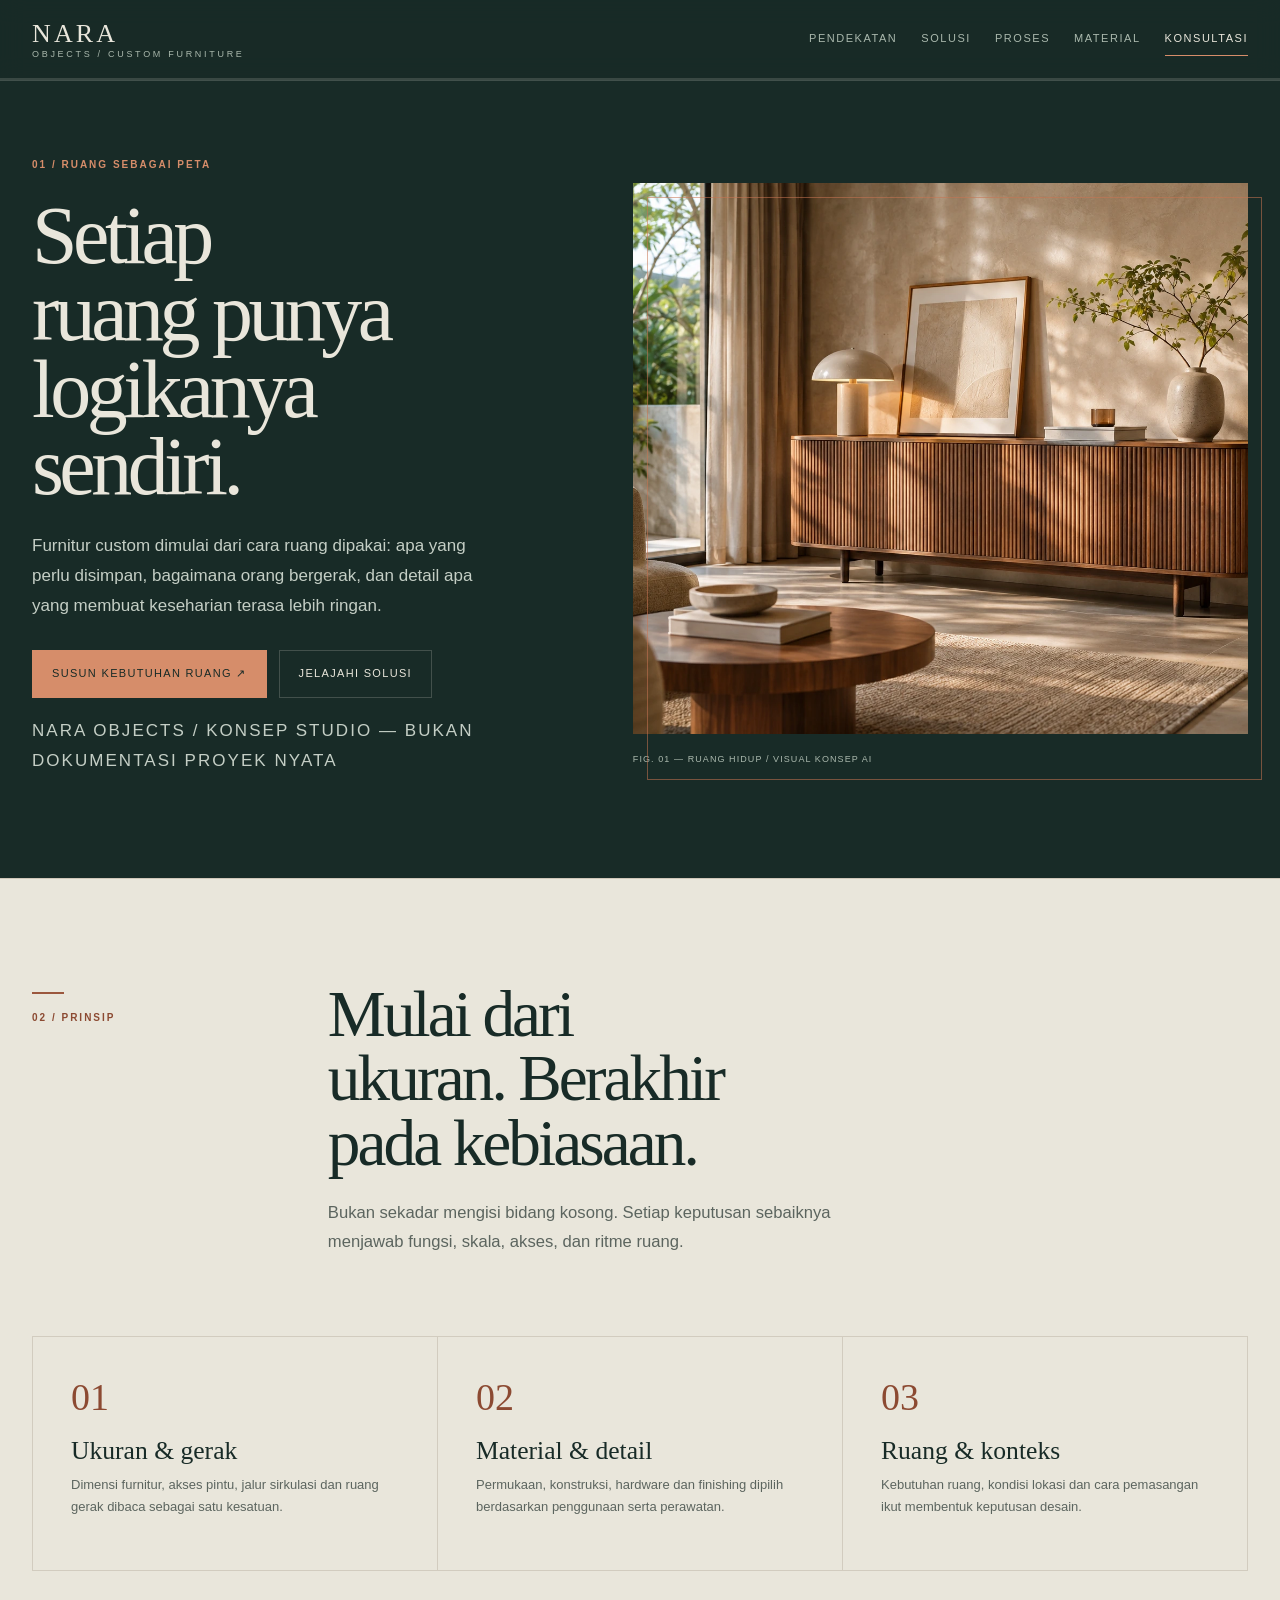
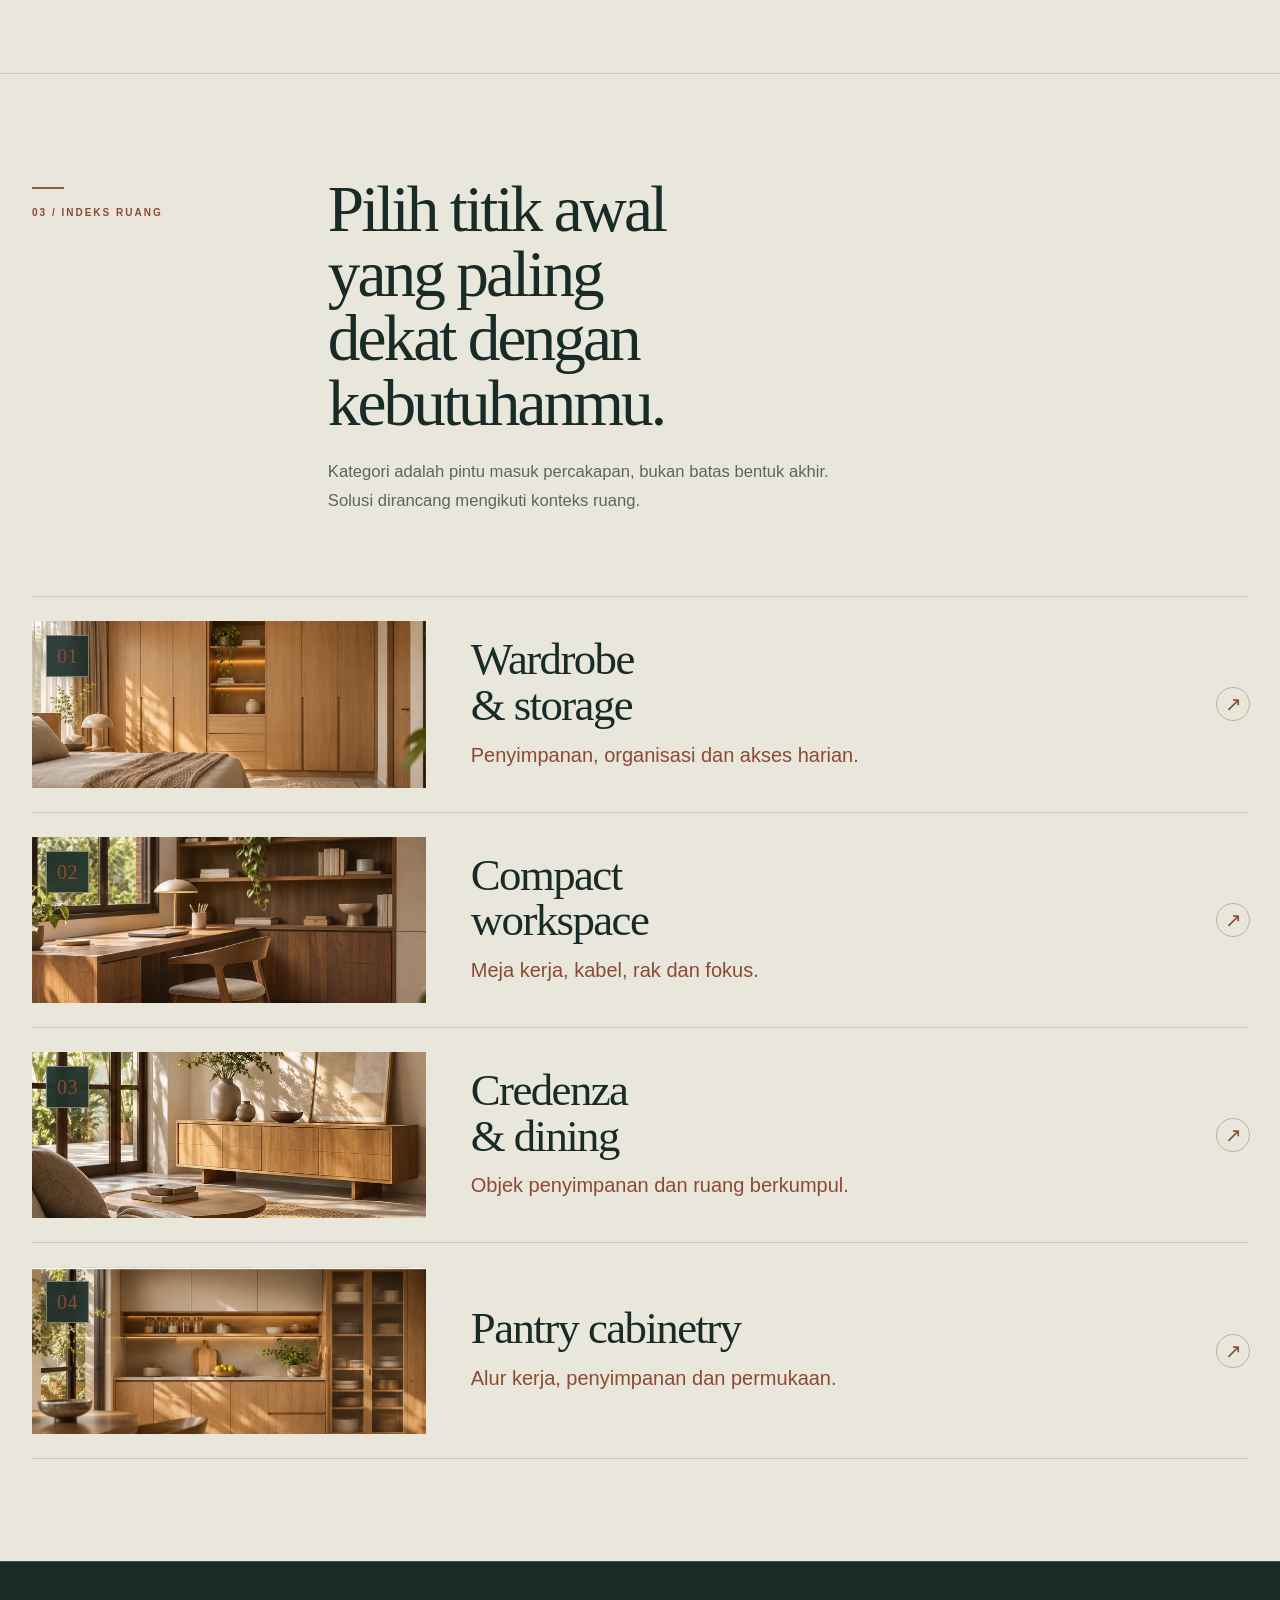
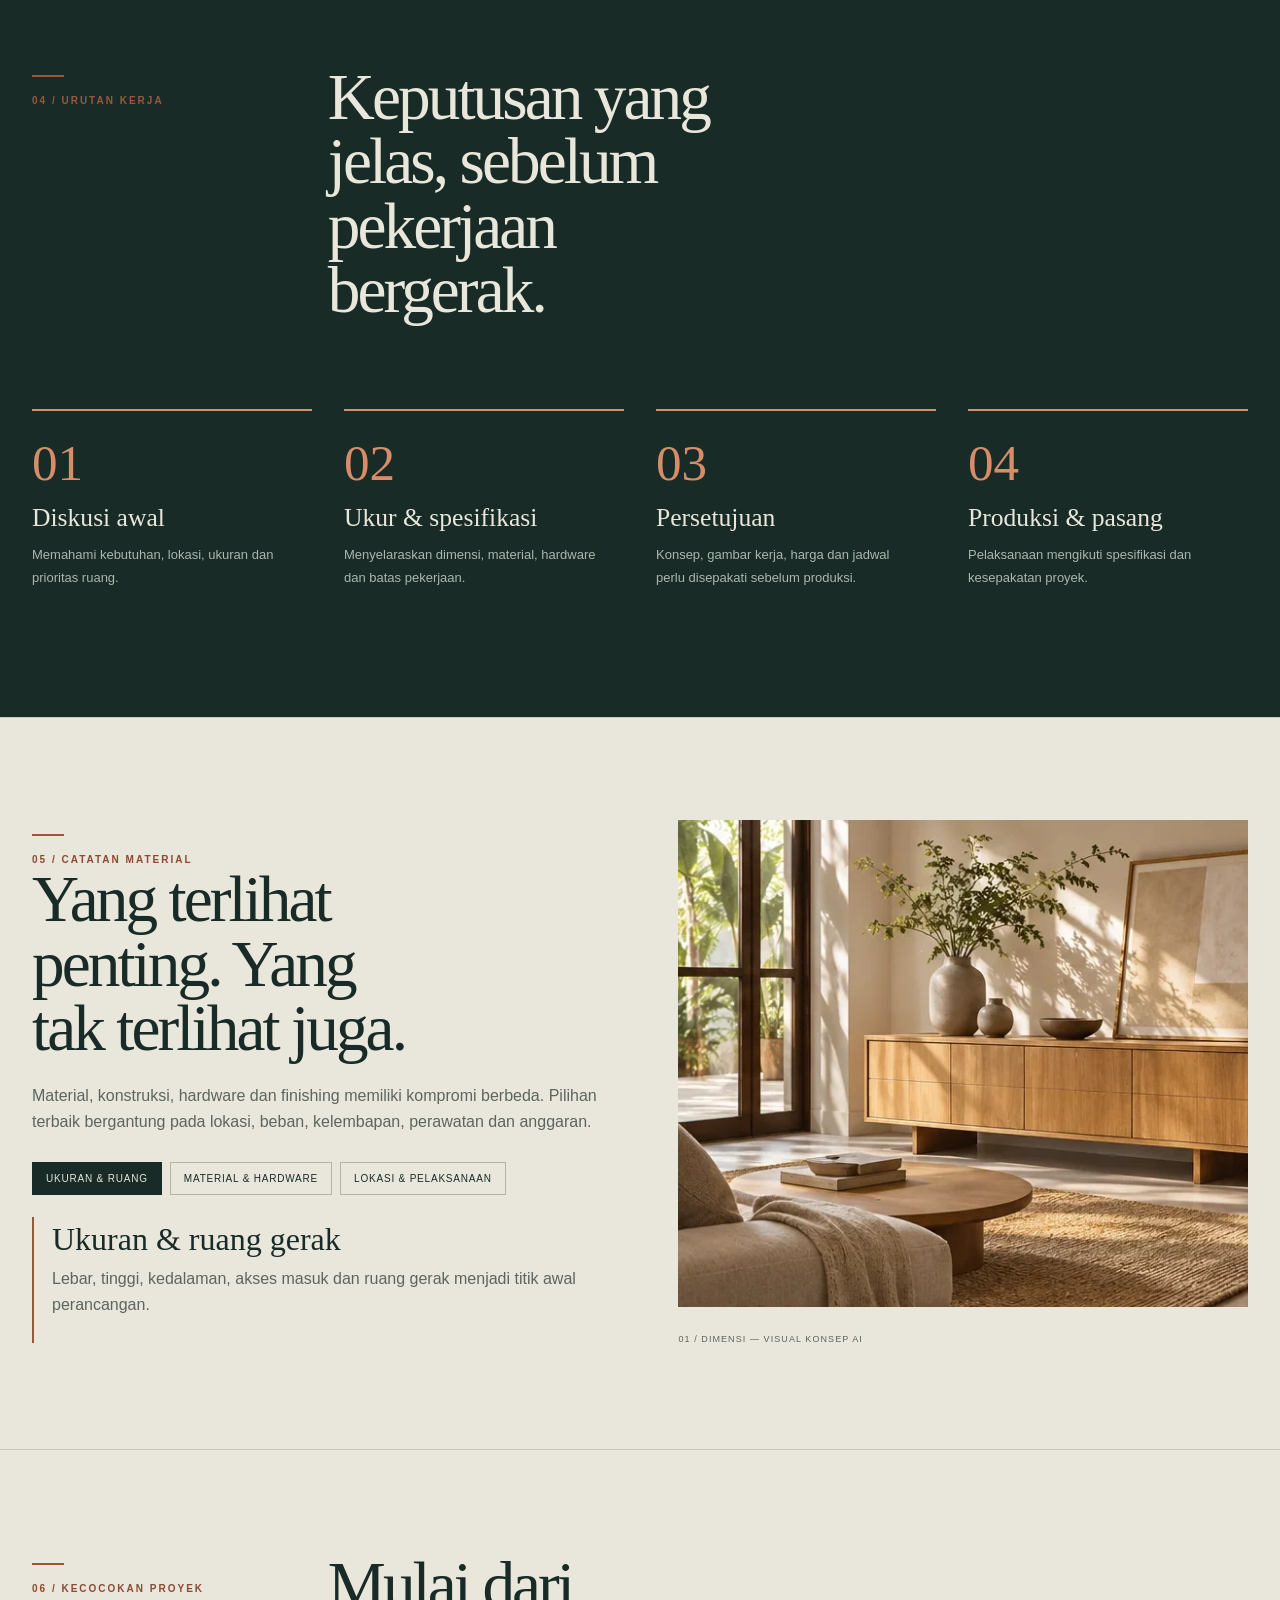
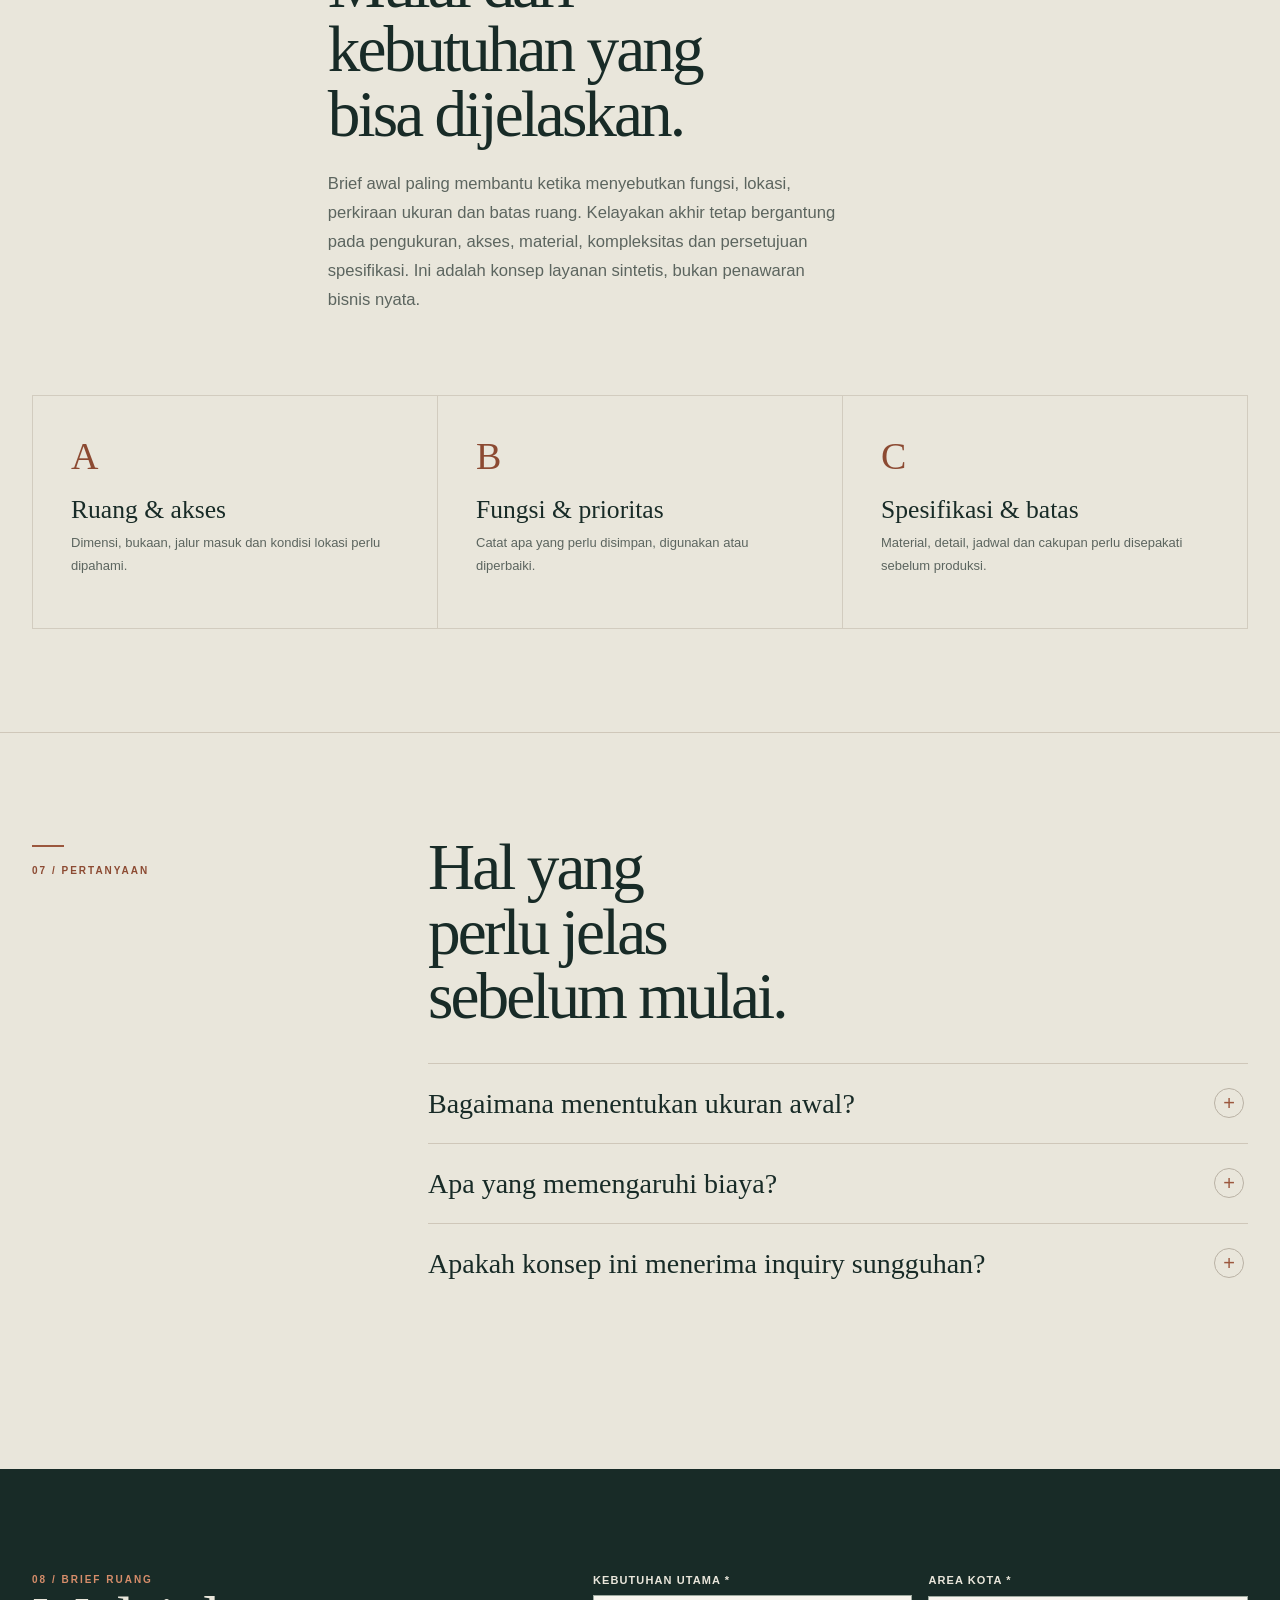
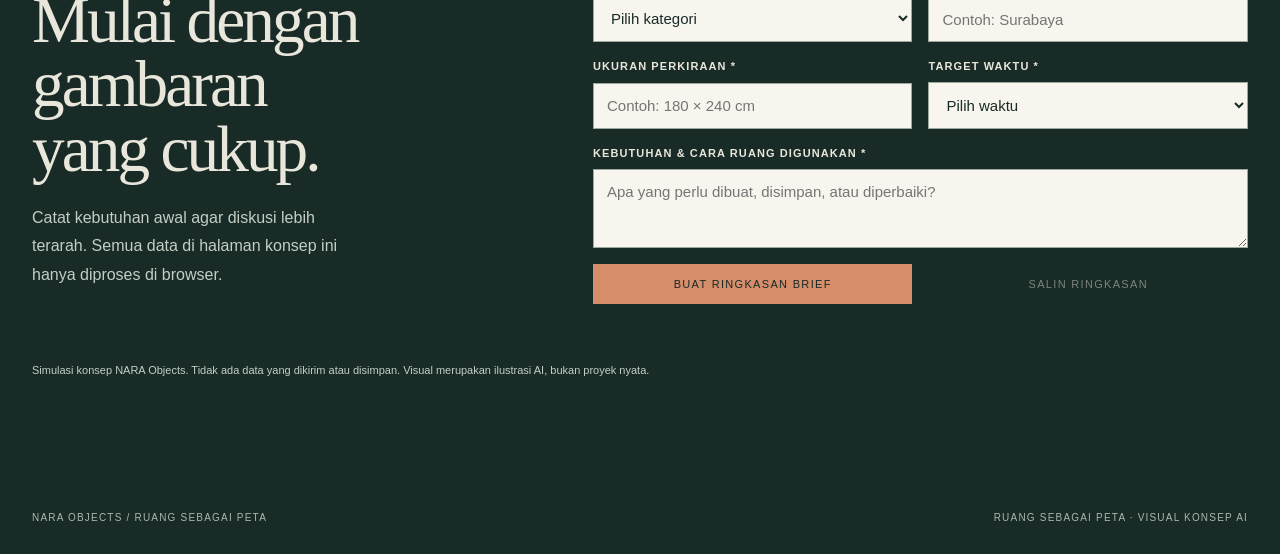
==== commit 86d9636f: "Correct sequential section index numbering" ====
--- a/index.html
+++ b/index.html
@@ -17,7 +17,7 @@
 <section class="section light" id="solutions"><div class="wrap"><div class="sectionhead" data-reveal><div class="index">03 / Indeks ruang</div><div><h2>Pilih titik awal yang paling dekat dengan kebutuhanmu.</h2><p class="lede">Kategori adalah pintu masuk percakapan, bukan batas bentuk akhir. Solusi dirancang mengikuti konteks ruang.</p></div></div><div class="categorylist"><a class="category" href="#brief" data-cat="Wardrobe & storage" data-reveal><span class="category-media"><img class="category-image" src="assets/wardrobe.webp" alt="Visual konsep AI wardrobe built-in; bukan proyek nyata NARA"><span class="category-num">01</span></span><span class="category-copy"><h3>Wardrobe & storage</h3><span class="category-description">Penyimpanan, organisasi dan akses harian.</span></span><span class="category-arrow" aria-hidden="true">↗</span></a><a class="category" href="#brief" data-cat="Compact workspace" data-reveal><span class="category-media"><img class="category-image" src="assets/workspace.webp" alt="Visual konsep AI compact workspace; bukan proyek nyata NARA"><span class="category-num">02</span></span><span class="category-copy"><h3>Compact workspace</h3><span class="category-description">Meja kerja, kabel, rak dan fokus.</span></span><span class="category-arrow" aria-hidden="true">↗</span></a><a class="category" href="#brief" data-cat="Credenza & dining" data-reveal><span class="category-media"><img class="category-image" src="assets/credenza.webp" alt="Visual konsep AI credenza dan dining; bukan proyek nyata NARA"><span class="category-num">03</span></span><span class="category-copy"><h3>Credenza & dining</h3><span class="category-description">Objek penyimpanan dan ruang berkumpul.</span></span><span class="category-arrow" aria-hidden="true">↗</span></a><a class="category" href="#brief" data-cat="Pantry cabinetry" data-reveal><span class="category-media"><img class="category-image" src="assets/pantry.webp" alt="Visual konsep AI pantry cabinetry; bukan proyek nyata NARA"><span class="category-num">04</span></span><span class="category-copy"><h3>Pantry cabinetry</h3><span class="category-description">Alur kerja, penyimpanan dan permukaan.</span></span><span class="category-arrow" aria-hidden="true">↗</span></a></div></div></section>
 <section class="section" id="process"><div class="wrap"><div class="sectionhead" data-reveal><div class="index">04 / Urutan kerja</div><div><h2>Keputusan yang jelas, sebelum pekerjaan bergerak.</h2></div></div><div class="process"><article class="step" data-reveal><b>01</b><h3>Diskusi awal</h3><p>Memahami kebutuhan, lokasi, ukuran dan prioritas ruang.</p></article><article class="step" data-reveal><b>02</b><h3>Ukur & spesifikasi</h3><p>Menyelaraskan dimensi, material, hardware dan batas pekerjaan.</p></article><article class="step"><b>03</b><h3>Persetujuan</h3><p>Konsep, gambar kerja, harga dan jadwal perlu disepakati sebelum produksi.</p></article><article class="step"><b>04</b><h3>Produksi & pasang</h3><p>Pelaksanaan mengikuti spesifikasi dan kesepakatan proyek.</p></article></div></div></section>
 <section class="section light" id="materials"><div class="wrap material" data-reveal><div><div class="index" data-reveal>05 / Catatan material</div><h2>Yang terlihat penting. Yang tak terlihat juga.</h2><p>Material, konstruksi, hardware dan finishing memiliki kompromi berbeda. Pilihan terbaik bergantung pada lokasi, beban, kelembapan, perawatan dan anggaran.</p><div class="material-tabs" role="group" aria-label="Pilih topik material"><button class="material-tab is-active" type="button" data-material="dimensions" aria-pressed="true">Ukuran & ruang</button><button class="material-tab" type="button" data-material="specification" aria-pressed="false">Material & hardware</button><button class="material-tab" type="button" data-material="execution" aria-pressed="false">Lokasi & pelaksanaan</button></div><div class="material-detail"><h3 id="materialTitle">Ukuran & ruang gerak</h3><p id="materialText">Lebar, tinggi, kedalaman, akses masuk dan ruang gerak menjadi titik awal perancangan.</p></div></div><figure><img id="materialImage" src="assets/credenza.webp" alt="Visual konsep AI credenza walnut; bukan proyek nyata NARA"><figcaption class="caption" id="materialLabel">01 / DIMENSI — VISUAL KONSEP AI</figcaption></figure></div></section>
-<section class="section light" id="fit"><div class="wrap"><div class="sectionhead" data-reveal><div class="index">06 / Kecocokan proyek</div><div><h2>Mulai dari kebutuhan yang bisa dijelaskan.</h2><p class="lede">Brief awal paling membantu ketika menyebutkan fungsi, lokasi, perkiraan ukuran dan batas ruang. Kelayakan akhir tetap bergantung pada pengukuran, akses, material, kompleksitas dan persetujuan spesifikasi. Ini adalah konsep layanan sintetis, bukan penawaran bisnis nyata.</p></div></div><div class="principles"><article><b>A</b><h3>Ruang & akses</h3><p>Dimensi, bukaan, jalur masuk dan kondisi lokasi perlu dipahami.</p></article><article><b>B</b><h3>Fungsi & prioritas</h3><p>Catat apa yang perlu disimpan, digunakan atau diperbaiki.</p></article><article><b>C</b><h3>Spesifikasi & batas</h3><p>Material, detail, jadwal dan cakupan perlu disepakati sebelum produksi.</p></article></div></div></section><section class="section light" id="faq"><div class="wrap sectionhead"><div class="index">08 / Pertanyaan</div><div class="faq" data-reveal><h2>Hal yang perlu jelas sebelum mulai.</h2><details><summary>Bagaimana menentukan ukuran awal?</summary><p>Mulai dari lebar, tinggi, kedalaman, posisi furnitur dan akses masuk. Ukuran awal membantu percakapan, bukan pengganti pengukuran final.</p></details><details><summary>Apa yang memengaruhi biaya?</summary><p>Dimensi, material, hardware, finishing, detail custom, kondisi lokasi dan instalasi.</p></details><details><summary>Apakah konsep ini menerima inquiry sungguhan?</summary><p>Tidak. Form di bawah hanya simulasi lokal untuk menyiapkan brief; data tidak dikirim atau disimpan.</p></details></div></div></section>
+<section class="section light" id="fit"><div class="wrap"><div class="sectionhead" data-reveal><div class="index">06 / Kecocokan proyek</div><div><h2>Mulai dari kebutuhan yang bisa dijelaskan.</h2><p class="lede">Brief awal paling membantu ketika menyebutkan fungsi, lokasi, perkiraan ukuran dan batas ruang. Kelayakan akhir tetap bergantung pada pengukuran, akses, material, kompleksitas dan persetujuan spesifikasi. Ini adalah konsep layanan sintetis, bukan penawaran bisnis nyata.</p></div></div><div class="principles"><article><b>A</b><h3>Ruang & akses</h3><p>Dimensi, bukaan, jalur masuk dan kondisi lokasi perlu dipahami.</p></article><article><b>B</b><h3>Fungsi & prioritas</h3><p>Catat apa yang perlu disimpan, digunakan atau diperbaiki.</p></article><article><b>C</b><h3>Spesifikasi & batas</h3><p>Material, detail, jadwal dan cakupan perlu disepakati sebelum produksi.</p></article></div></div></section><section class="section light" id="faq"><div class="wrap sectionhead"><div class="index">07 / Pertanyaan</div><div class="faq" data-reveal><h2>Hal yang perlu jelas sebelum mulai.</h2><details><summary>Bagaimana menentukan ukuran awal?</summary><p>Mulai dari lebar, tinggi, kedalaman, posisi furnitur dan akses masuk. Ukuran awal membantu percakapan, bukan pengganti pengukuran final.</p></details><details><summary>Apa yang memengaruhi biaya?</summary><p>Dimensi, material, hardware, finishing, detail custom, kondisi lokasi dan instalasi.</p></details><details><summary>Apakah konsep ini menerima inquiry sungguhan?</summary><p>Tidak. Form di bawah hanya simulasi lokal untuk menyiapkan brief; data tidak dikirim atau disimpan.</p></details></div></div></section>
 <section class="brief" id="brief"><div class="brief-inner" data-reveal><div class="wrap briefgrid"><div><div class="eyebrow">08 / Brief ruang</div><h2>Mulai dengan gambaran yang cukup.</h2><p>Catat kebutuhan awal agar diskusi lebih terarah. Semua data di halaman konsep ini hanya diproses di browser.</p></div><div class="form" id="briefForm" role="group" aria-label="Brief ruang"><div class="field"><label for="category">Kebutuhan utama *</label><select id="category" required><option value="">Pilih kategori</option><option>Wardrobe & storage</option><option>Compact workspace</option><option>Credenza & dining</option><option>Pantry cabinetry</option><option>Kebutuhan lain</option></select></div><div class="field"><label for="city">Area kota *</label><input id="city" required placeholder="Contoh: Surabaya"></div><div class="field"><label for="size">Ukuran perkiraan *</label><input id="size" required placeholder="Contoh: 180 × 240 cm"></div><div class="field"><label for="timeline">Target waktu *</label><select id="timeline" required><option value="">Pilih waktu</option><option>Dalam 1 bulan</option><option>1–3 bulan</option><option>Masih eksplorasi</option></select></div><div class="field full"><label for="notes">Kebutuhan & cara ruang digunakan *</label><textarea id="notes" rows="3" required placeholder="Apa yang perlu dibuat, disimpan, atau diperbaiki?"></textarea></div><button class="btn" type="button" id="generate">Buat ringkasan brief</button><button class="btn ghost" type="button" id="copy" disabled>Salin ringkasan</button><output class="status" id="status" aria-live="polite"></output><pre class="summary" id="summary" tabindex="-1" hidden></pre></div></div></div><div class="wrap disclosure">Simulasi konsep NARA Objects. Tidak ada data yang dikirim atau disimpan. Visual merupakan ilustrasi AI, bukan proyek nyata.</div></section>
 </main><footer class="wrap footer"><span>NARA OBJECTS / RUANG SEBAGAI PETA</span><span>RUANG SEBAGAI PETA · VISUAL KONSEP AI</span></footer>
 <script src="script.js" defer></script></body></html>
--- a/styles.css
+++ b/styles.css
@@ -8,3 +8,151 @@
 .sectionhead > *, .faq, .faq details, .faq summary, .faq p { min-width: 0; max-width: 100%; }
 .faq { width: 100%; }
 .faq summary, .faq p { overflow-wrap: anywhere; }
+
+
+/* R5 — clearer editorial hierarchy, stronger room index, and restrained interaction. */
+:root{--clay-deep:#9b573d;--paper-edge:#d2ccbf;--ease-out:cubic-bezier(.2,.7,.2,1)}
+::selection{background:var(--clay);color:var(--ink)}
+h1,h2,h3{ text-wrap:balance }
+h1{max-width:10ch;font-size:clamp(3.6rem,6.4vw,6.7rem);line-height:.94;letter-spacing:-.055em;margin:24px 0 26px}
+.hero{grid-template-columns:minmax(0,.92fr) minmax(0,1.08fr);gap:clamp(36px,6vw,88px);min-height:720px}
+.hero>div:first-child{max-width:540px}
+.hero .eyebrow,.section .index,.brief .eyebrow{font-size:10px;font-weight:700;letter-spacing:.2em}
+.hero p{max-width:450px;line-height:1.75}
+.herofigure img{height:clamp(440px,43vw,610px)}
+.actions .btn{transition:transform .25s var(--ease-out),background .25s,border-color .25s,box-shadow .25s}
+.actions .btn:hover{transform:translateY(-3px);box-shadow:0 10px 26px rgba(0,0,0,.16)}
+.actions .btn.ghost:hover{background:rgba(233,230,219,.1);border-color:var(--clay)}
+.section{padding:clamp(82px,8vw,124px) 0}
+.sectionhead{grid-template-columns:minmax(120px,.42fr) minmax(0,1.58fr);gap:clamp(24px,4vw,64px);align-items:start;margin-bottom:clamp(36px,5vw,64px)}
+.section .index{position:relative;padding-top:10px;color:var(--clay-deep);line-height:1.5}
+.section .index:before{content:"";display:block;width:32px;height:2px;background:var(--clay-deep);margin-bottom:16px}
+.section h2,.material h2,.brief h2{font-size:clamp(2.7rem,5.1vw,5rem);line-height:.99;letter-spacing:-.045em;max-width:13ch;margin-bottom:22px}
+.lede{font-size:clamp(15px,1.3vw,18px);line-height:1.75;max-width:56ch}
+.section.light .principles{gap:1px;background:var(--paper-edge);border-color:var(--paper-edge)}
+.section.light .principles article{padding:clamp(24px,3vw,38px);transition:transform .35s var(--ease-out),background .3s}
+.section.light .principles article:hover{background:#f1eee5;transform:translateY(-4px)}
+.principles b{font-size:38px}
+.principles h3{font-size:clamp(22px,2vw,28px);line-height:1.1}
+.principles p,.step p{line-height:1.75}
+.categorylist{border-top:1px solid #c9c1b4}
+.category{grid-template-columns:minmax(190px,.72fr) minmax(0,1.28fr) 32px;gap:clamp(22px,3.5vw,52px);padding:24px 0;min-width:0;transition:background .3s,padding .3s}
+.category:hover{background:rgba(24,43,39,.035);padding-left:12px;padding-right:12px}
+.category-media{position:relative;display:block;overflow:hidden;width:100%;height:clamp(138px,13vw,188px);background:#d7d0c3}
+.category-image{width:100%;height:100%;object-fit:cover;transition:transform .7s var(--ease-out),filter .5s}
+.category:hover .category-image{transform:scale(1.045);filter:saturate(1.04)}
+.category-num{position:absolute;left:14px;top:14px;display:grid;place-items:center;min-width:42px;height:42px;padding:0 10px;background:rgba(24,43,39,.88);border:1px solid rgba(233,230,219,.42);color:#f4f0e6;font:20px/1 var(--serif);letter-spacing:.02em;box-shadow:0 3px 12px rgba(0,0,0,.12);backdrop-filter:blur(8px)}
+.category-copy{display:grid;gap:10px;min-width:0}
+.category h3{font-size:clamp(28px,3.5vw,48px);line-height:1.02;letter-spacing:-.035em;max-width:14ch}
+.category-description{color:#5c655f;font-size:14px;line-height:1.65;max-width:38ch}
+.category-arrow{display:grid;place-items:center;align-self:center;width:34px;height:34px;border:1px solid #b9b1a4;border-radius:50%;font-size:17px;color:var(--clay-deep);transition:transform .3s,background .3s,color .3s}
+.category:hover .category-arrow{transform:translate(3px,-3px);background:var(--ink);color:var(--paper)}
+.process{gap:clamp(16px,2.5vw,32px)}
+.step{padding:22px 16px 12px 0;transition:transform .35s var(--ease-out),border-color .3s}
+.step:hover{transform:translateY(-5px);border-color:var(--paper)}
+.step b{font-size:clamp(38px,4vw,54px);color:var(--clay)}
+.step h3{font-size:clamp(20px,2vw,27px);line-height:1.1}
+.material{gap:clamp(34px,6vw,84px)}
+.material>div:first-child{max-width:590px}
+.material img{height:clamp(360px,38vw,500px);object-fit:cover;transition:transform .6s var(--ease-out),opacity .35s}
+.material figure{overflow:hidden;margin:0}
+.material figure:hover img{transform:scale(1.025)}
+.material-tabs{gap:8px;margin:28px 0 22px}
+.material-tab{transition:background .22s,color .22s,border-color .22s,transform .22s}
+.material-tab:hover{transform:translateY(-2px);border-color:var(--ink)}
+.material-detail{border-left:2px solid var(--clay-deep);padding:4px 0 4px 18px;min-height:126px}
+.material-detail h3{font-size:clamp(24px,2.5vw,32px)}
+.faq{max-width:820px}
+.faq h2{margin-bottom:34px}
+.faq details{padding:22px 0;border-color:#c9c1b4}
+.faq summary{position:relative;display:block;padding:0 42px 0 0;font-size:clamp(21px,2.2vw,28px);line-height:1.25;list-style:none}
+.faq summary::-webkit-details-marker{display:none}
+.faq summary:after{content:"+";position:absolute;right:4px;top:50%;transform:translateY(-50%);display:grid;place-items:center;width:28px;height:28px;border:1px solid #b9b1a4;border-radius:50%;font:20px/1 var(--sans);color:var(--clay-deep);transition:transform .25s,background .25s,color .25s}
+.faq details[open] summary:after{content:"−";transform:translateY(-50%) rotate(180deg);background:var(--ink);color:var(--paper)}
+.faq p{max-width:62ch;line-height:1.75;overflow-wrap:anywhere}
+.brief{padding:clamp(72px,8vw,112px) 0}
+.briefgrid{grid-template-columns:minmax(0,.85fr) minmax(0,1.15fr);gap:clamp(30px,6vw,84px);align-items:start}
+.brief h2{max-width:10ch}
+.briefgrid>div:first-child>p{max-width:38ch;line-height:1.8}
+.field label{font-weight:700;letter-spacing:.1em}
+.field input,.field select,.field textarea{border-radius:0;transition:border-color .2s,box-shadow .2s}
+.field input:focus,.field select:focus,.field textarea:focus{border-color:var(--clay-deep);box-shadow:0 0 0 3px rgba(214,141,106,.2)}
+.form .btn{transition:transform .25s,background .25s,box-shadow .25s}
+.form .btn:not(:disabled):hover{transform:translateY(-2px);box-shadow:0 8px 20px rgba(0,0,0,.18)}
+.form .btn:disabled{opacity:.48;cursor:not-allowed}
+.navbtn,.links a{transition:color .2s,background .2s,border-color .2s}
+.links a[aria-current="location"]{color:var(--paper);position:relative}
+.links a[aria-current="location"]:after{content:"";position:absolute;left:0;right:0;bottom:-8px;height:1px;background:var(--clay)}
+/* Progressive reveal is enabled only when the observer is available; content stays visible otherwise. */
+.motion-ready [data-reveal]{opacity:0;transform:translate3d(0,18px,0);transition:opacity .65s var(--ease-out),transform .65s var(--ease-out);transition-delay:var(--reveal-delay,0ms)}
+.motion-ready [data-reveal].is-visible{opacity:1;transform:translate3d(0,0,0)}
+.hero>div:first-child{animation:hero-enter .8s var(--ease-out) both}
+.herofigure{animation:hero-enter .95s var(--ease-out) .12s both}
+@keyframes hero-enter{from{opacity:0;transform:translateY(12px)}to{opacity:1;transform:translateY(0)}}
+@media(max-width:900px){
+ .wrap{width:min(100% - 48px,760px)}
+ .hero{grid-template-columns:minmax(0,.9fr) minmax(0,1.1fr);gap:28px;min-height:600px}
+ .herofigure img{height:440px}
+ .sectionhead{grid-template-columns:120px minmax(0,1fr);gap:24px}
+ .category{grid-template-columns:minmax(160px,.78fr) minmax(0,1.22fr) 30px;gap:22px}
+ .category-media{height:148px}
+ .category h3{font-size:clamp(25px,3.5vw,38px)}
+ .briefgrid{grid-template-columns:.8fr 1.2fr}
+}
+@media(max-width:700px){
+ .wrap{width:min(100% - 36px,620px)}
+ .hero{grid-template-columns:1fr;min-height:0;padding:34px 0 68px;gap:30px}
+ .hero>div:first-child{order:2}
+ .herofigure{order:1}
+ .herofigure img{height:clamp(250px,64vw,380px)}
+ h1{font-size:clamp(3.4rem,12vw,5rem);max-width:10ch;margin:18px 0 20px}
+ .hero p{font-size:16px}
+ .section{padding:76px 0}
+ .sectionhead{grid-template-columns:1fr;gap:16px;margin-bottom:32px}
+ .section .index{padding-top:0}
+ .section .index:before{margin-bottom:9px}
+ .section h2,.material h2,.brief h2{font-size:clamp(2.55rem,9vw,4rem);max-width:13ch}
+ .lede{font-size:15px}
+ .principles{grid-template-columns:1fr}
+ .category{grid-template-columns: minmax(112px,.72fr) minmax(0,1.28fr) 26px;gap:14px;padding:18px 0}
+ .category:hover{padding-left:6px;padding-right:6px}
+ .category-media{height:116px}
+ .category-num{left:8px;top:8px;min-width:34px;height:34px;font-size:17px}
+ .category-copy{gap:7px}
+ .category h3{font-size:clamp(20px,5.4vw,28px);line-height:1.05}
+ .category-description{font-size:12px;line-height:1.45}
+ .category-arrow{width:28px;height:28px;font-size:14px}
+ .process{grid-template-columns:1fr 1fr}
+ .material{grid-template-columns:1fr;gap:28px}
+ .material img{height:clamp(260px,72vw,360px)}
+ .material-tabs{gap:7px}
+ .material-tab{font-size:9px;padding:10px}
+ .faq{margin:0}
+ .brief{padding:68px 0}
+ .briefgrid{grid-template-columns:1fr;gap:28px}
+ .brief h2{max-width:12ch}
+ .footer{flex-direction:column}
+}
+@media(max-width:390px){
+ .category{grid-template-columns:96px minmax(0,1fr) 24px;gap:11px}
+ .category-media{height:104px}
+ .category h3{font-size:20px}
+ .category-description{font-size:11px}
+ .process{grid-template-columns:1fr}
+ .form{grid-template-columns:1fr}
+ .field.full{grid-column:auto}
+ .links{gap:16px}
+}
+@media(prefers-reduced-motion:reduce){
+ html{scroll-behavior:auto}
+ *,*::before,*::after{animation:none!important;transition:none!important;scroll-behavior:auto!important}
+ .motion-ready [data-reveal]{opacity:1!important;transform:none!important}
+}
+
+@media(max-width:800px){
+ .links{display:flex;visibility:hidden;opacity:0;pointer-events:none;transform:translateY(-8px);max-height:0;overflow:hidden;transition:opacity .22s,transform .22s,max-height .28s,visibility .22s}
+ .links.open{visibility:visible;opacity:1;pointer-events:auto;transform:translateY(0);max-height:360px}
+}
+.brief p,.briefgrid>div:first-child>p{color:#c4cec5;line-height:1.8}
+.category:focus-visible{outline:3px solid var(--clay-deep);outline-offset:4px}
+.category:focus-visible .category-num{background:#101f1c}
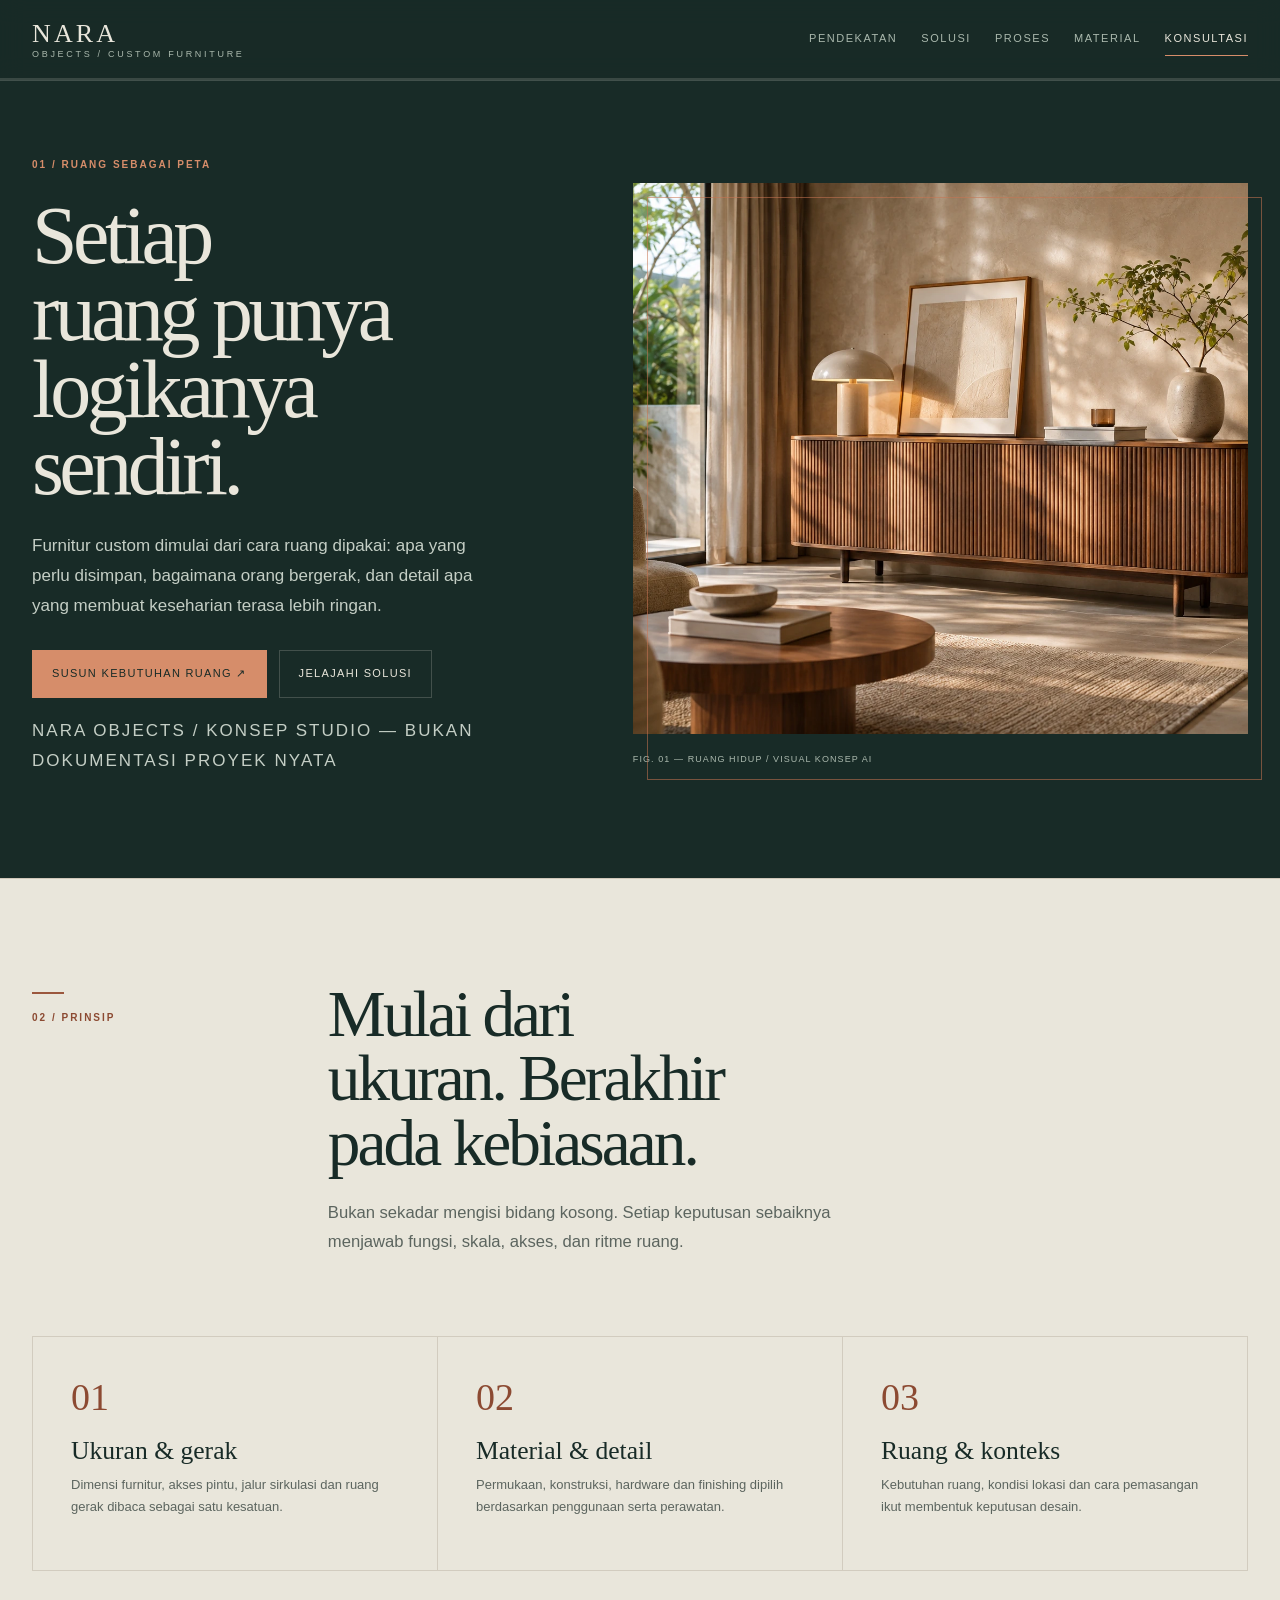
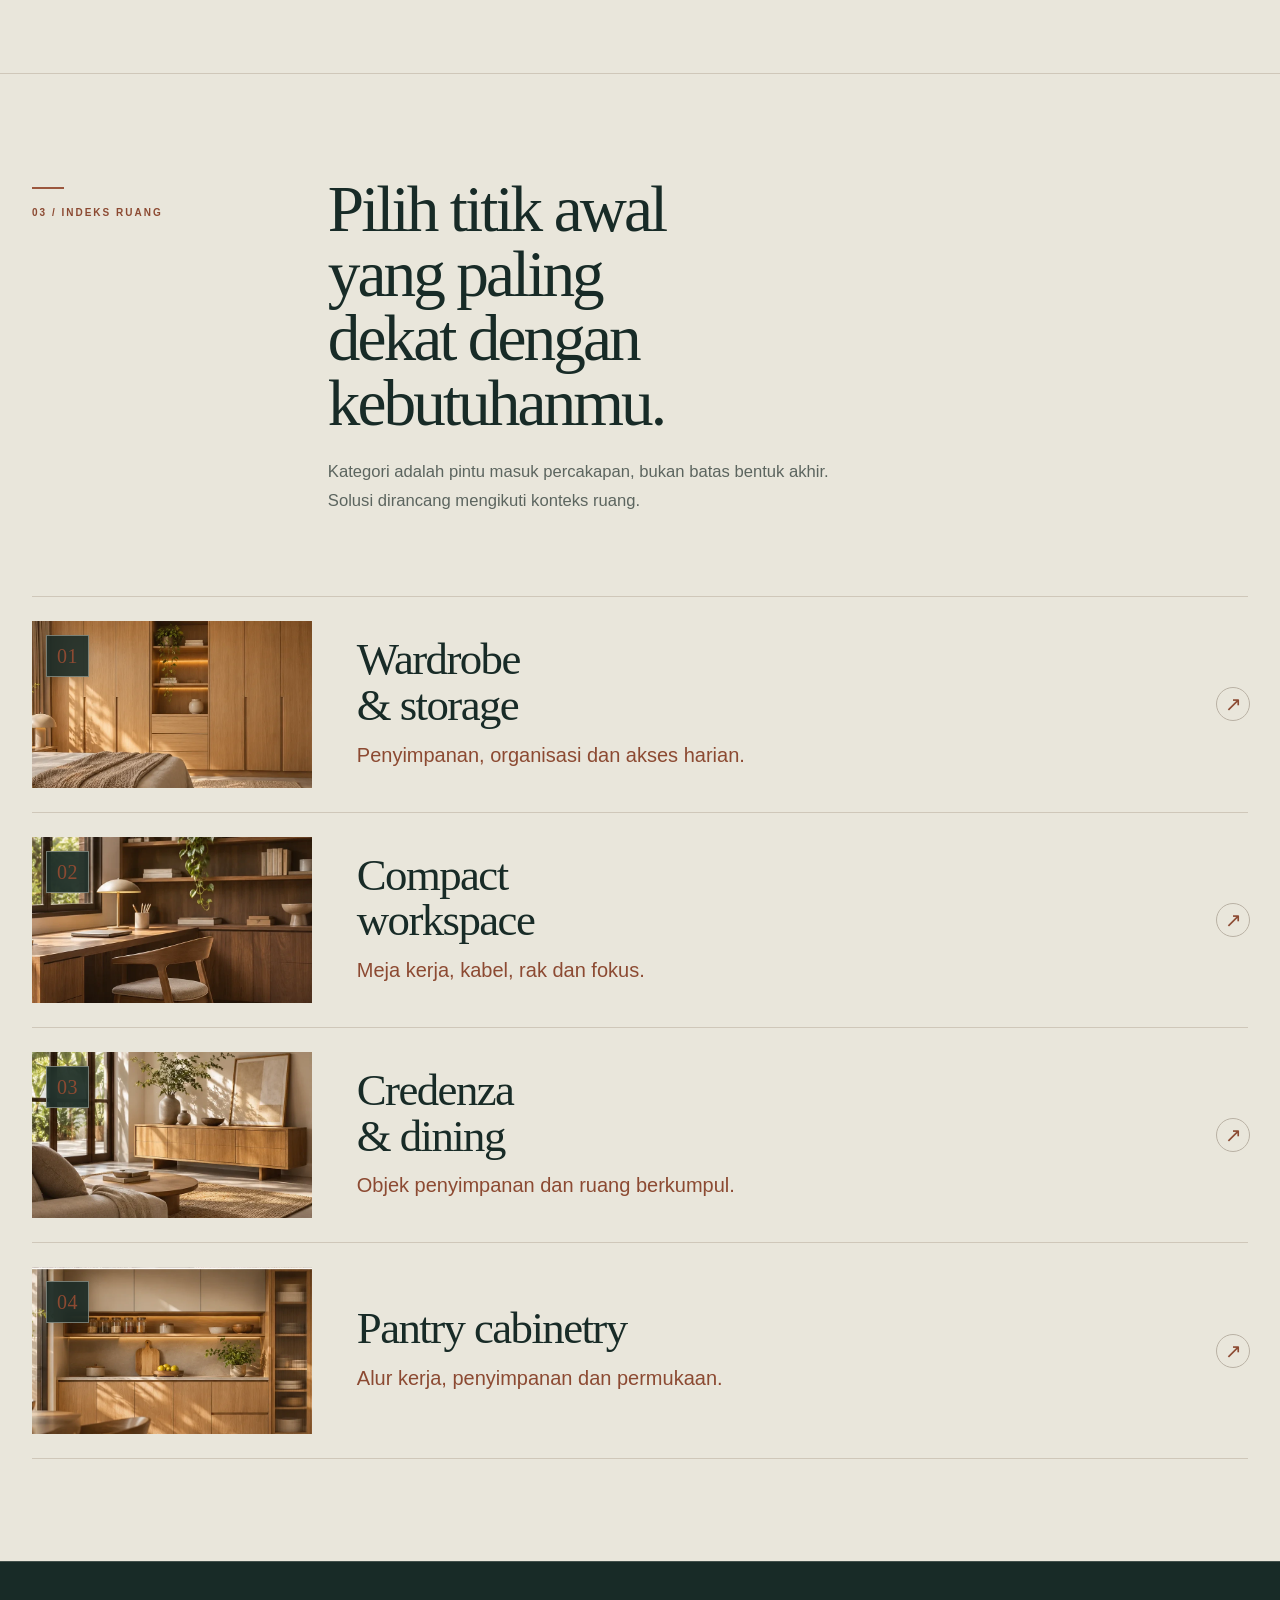
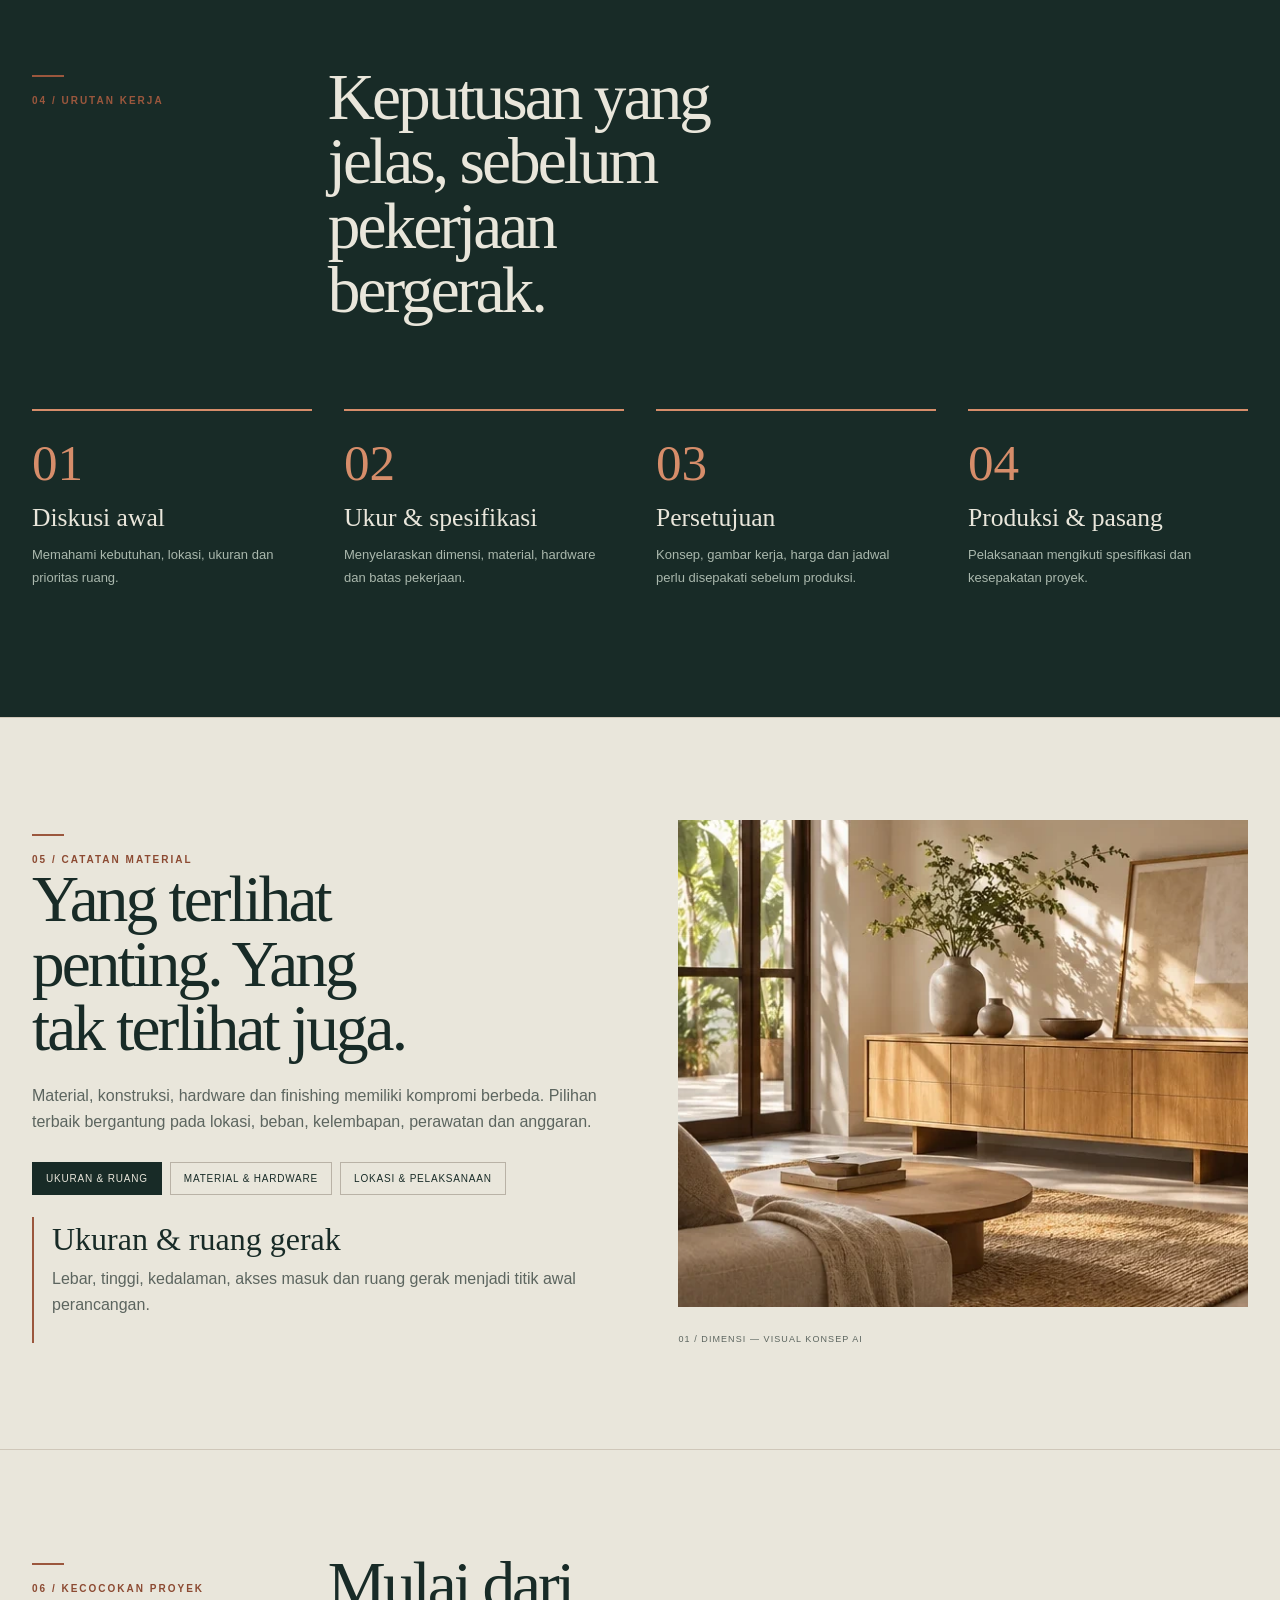
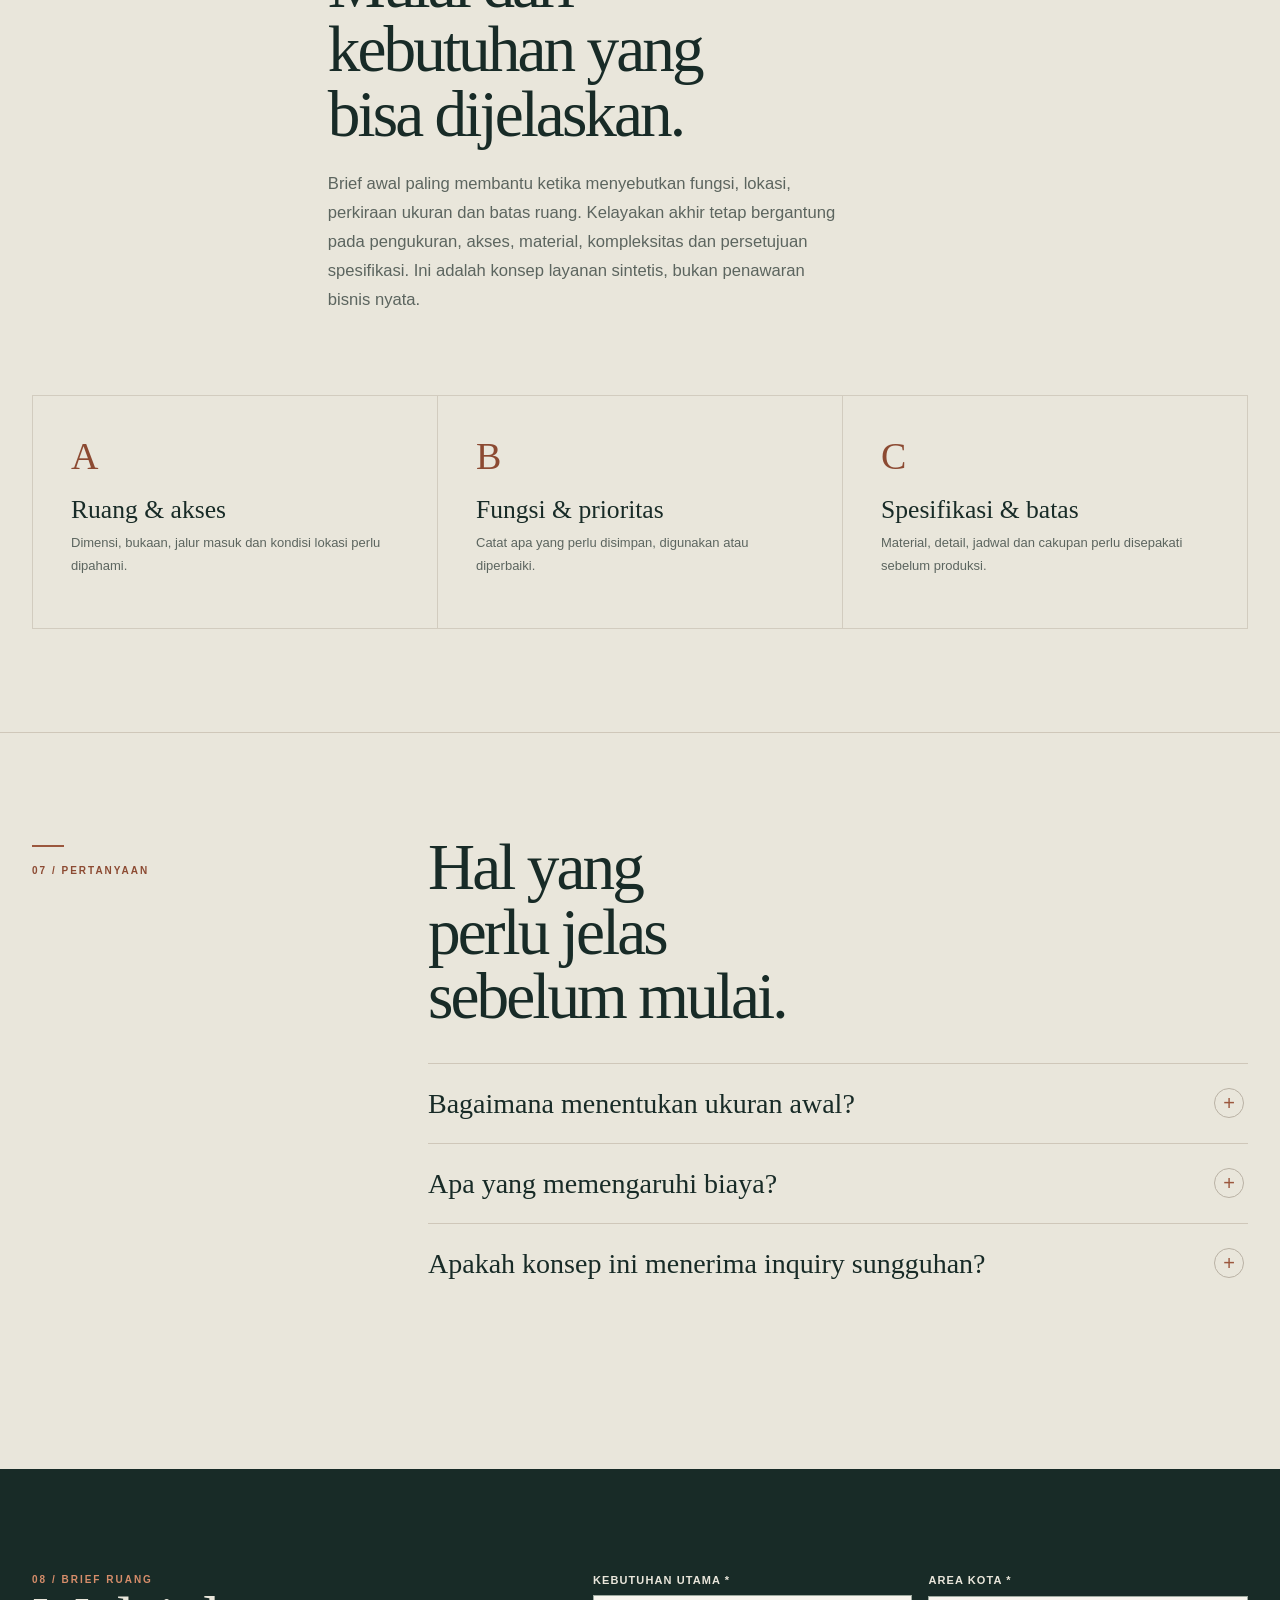
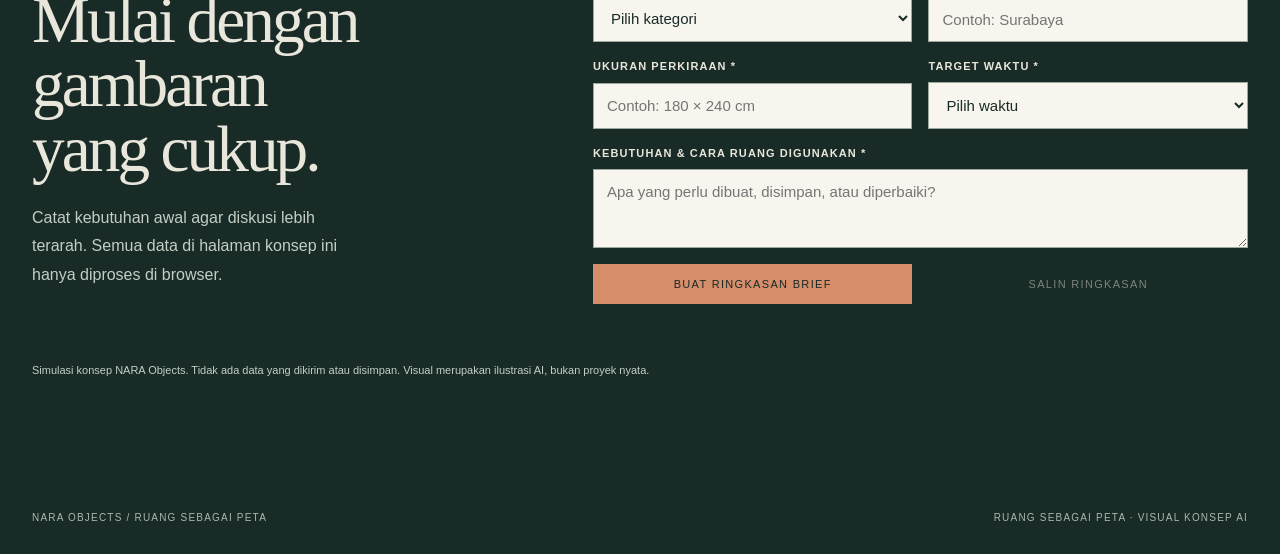
==== commit dc908405: "Polish process and FAQ interaction structure" ====
--- a/index.html
+++ b/index.html
@@ -15,9 +15,9 @@
 <section class="wrap hero"><div><div class="eyebrow">01 / Ruang sebagai peta</div><h1>Setiap ruang punya logikanya sendiri.</h1><p>Furnitur custom dimulai dari cara ruang dipakai: apa yang perlu disimpan, bagaimana orang bergerak, dan detail apa yang membuat keseharian terasa lebih ringan.</p><div class="actions"><a class="btn" href="#brief">Susun kebutuhan ruang ↗</a><a class="btn ghost" href="#solutions">Jelajahi solusi</a></div><p class="caption">NARA OBJECTS / KONSEP STUDIO — BUKAN DOKUMENTASI PROYEK NYATA</p></div><figure class="herofigure"><img src="assets/hero.webp" alt="Visual konsep AI ruang hunian dengan cabinetry kayu; bukan proyek nyata NARA"><figcaption class="caption">FIG. 01 — RUANG HIDUP / VISUAL KONSEP AI</figcaption></figure></section>
 <section class="section light" id="approach"><div class="wrap"><div class="sectionhead" data-reveal><div class="index">02 / Prinsip</div><div><h2>Mulai dari ukuran. Berakhir pada kebiasaan.</h2><p class="lede">Bukan sekadar mengisi bidang kosong. Setiap keputusan sebaiknya menjawab fungsi, skala, akses, dan ritme ruang.</p></div></div><div class="principles"><article data-reveal><b>01</b><h3>Ukuran & gerak</h3><p>Dimensi furnitur, akses pintu, jalur sirkulasi dan ruang gerak dibaca sebagai satu kesatuan.</p></article><article data-reveal><b>02</b><h3>Material & detail</h3><p>Permukaan, konstruksi, hardware dan finishing dipilih berdasarkan penggunaan serta perawatan.</p></article><article data-reveal><b>03</b><h3>Ruang & konteks</h3><p>Kebutuhan ruang, kondisi lokasi dan cara pemasangan ikut membentuk keputusan desain.</p></article></div></div></section>
 <section class="section light" id="solutions"><div class="wrap"><div class="sectionhead" data-reveal><div class="index">03 / Indeks ruang</div><div><h2>Pilih titik awal yang paling dekat dengan kebutuhanmu.</h2><p class="lede">Kategori adalah pintu masuk percakapan, bukan batas bentuk akhir. Solusi dirancang mengikuti konteks ruang.</p></div></div><div class="categorylist"><a class="category" href="#brief" data-cat="Wardrobe & storage" data-reveal><span class="category-media"><img class="category-image" src="assets/wardrobe.webp" alt="Visual konsep AI wardrobe built-in; bukan proyek nyata NARA"><span class="category-num">01</span></span><span class="category-copy"><h3>Wardrobe & storage</h3><span class="category-description">Penyimpanan, organisasi dan akses harian.</span></span><span class="category-arrow" aria-hidden="true">↗</span></a><a class="category" href="#brief" data-cat="Compact workspace" data-reveal><span class="category-media"><img class="category-image" src="assets/workspace.webp" alt="Visual konsep AI compact workspace; bukan proyek nyata NARA"><span class="category-num">02</span></span><span class="category-copy"><h3>Compact workspace</h3><span class="category-description">Meja kerja, kabel, rak dan fokus.</span></span><span class="category-arrow" aria-hidden="true">↗</span></a><a class="category" href="#brief" data-cat="Credenza & dining" data-reveal><span class="category-media"><img class="category-image" src="assets/credenza.webp" alt="Visual konsep AI credenza dan dining; bukan proyek nyata NARA"><span class="category-num">03</span></span><span class="category-copy"><h3>Credenza & dining</h3><span class="category-description">Objek penyimpanan dan ruang berkumpul.</span></span><span class="category-arrow" aria-hidden="true">↗</span></a><a class="category" href="#brief" data-cat="Pantry cabinetry" data-reveal><span class="category-media"><img class="category-image" src="assets/pantry.webp" alt="Visual konsep AI pantry cabinetry; bukan proyek nyata NARA"><span class="category-num">04</span></span><span class="category-copy"><h3>Pantry cabinetry</h3><span class="category-description">Alur kerja, penyimpanan dan permukaan.</span></span><span class="category-arrow" aria-hidden="true">↗</span></a></div></div></section>
-<section class="section" id="process"><div class="wrap"><div class="sectionhead" data-reveal><div class="index">04 / Urutan kerja</div><div><h2>Keputusan yang jelas, sebelum pekerjaan bergerak.</h2></div></div><div class="process"><article class="step" data-reveal><b>01</b><h3>Diskusi awal</h3><p>Memahami kebutuhan, lokasi, ukuran dan prioritas ruang.</p></article><article class="step" data-reveal><b>02</b><h3>Ukur & spesifikasi</h3><p>Menyelaraskan dimensi, material, hardware dan batas pekerjaan.</p></article><article class="step"><b>03</b><h3>Persetujuan</h3><p>Konsep, gambar kerja, harga dan jadwal perlu disepakati sebelum produksi.</p></article><article class="step"><b>04</b><h3>Produksi & pasang</h3><p>Pelaksanaan mengikuti spesifikasi dan kesepakatan proyek.</p></article></div></div></section>
+<section class="section" id="process"><div class="wrap"><div class="sectionhead" data-reveal><div class="index">04 / Urutan kerja</div><div><h2>Keputusan yang jelas, sebelum pekerjaan bergerak.</h2></div></div><div class="process"><article class="step" data-reveal><b>01</b><h3>Diskusi awal</h3><p>Memahami kebutuhan, lokasi, ukuran dan prioritas ruang.</p></article><article class="step" data-reveal><b>02</b><h3>Ukur & spesifikasi</h3><p>Menyelaraskan dimensi, material, hardware dan batas pekerjaan.</p></article><article class="step" data-reveal><b>03</b><h3>Persetujuan</h3><p>Konsep, gambar kerja, harga dan jadwal perlu disepakati sebelum produksi.</p></article><article class="step" data-reveal><b>04</b><h3>Produksi & pasang</h3><p>Pelaksanaan mengikuti spesifikasi dan kesepakatan proyek.</p></article></div></div></section>
 <section class="section light" id="materials"><div class="wrap material" data-reveal><div><div class="index" data-reveal>05 / Catatan material</div><h2>Yang terlihat penting. Yang tak terlihat juga.</h2><p>Material, konstruksi, hardware dan finishing memiliki kompromi berbeda. Pilihan terbaik bergantung pada lokasi, beban, kelembapan, perawatan dan anggaran.</p><div class="material-tabs" role="group" aria-label="Pilih topik material"><button class="material-tab is-active" type="button" data-material="dimensions" aria-pressed="true">Ukuran & ruang</button><button class="material-tab" type="button" data-material="specification" aria-pressed="false">Material & hardware</button><button class="material-tab" type="button" data-material="execution" aria-pressed="false">Lokasi & pelaksanaan</button></div><div class="material-detail"><h3 id="materialTitle">Ukuran & ruang gerak</h3><p id="materialText">Lebar, tinggi, kedalaman, akses masuk dan ruang gerak menjadi titik awal perancangan.</p></div></div><figure><img id="materialImage" src="assets/credenza.webp" alt="Visual konsep AI credenza walnut; bukan proyek nyata NARA"><figcaption class="caption" id="materialLabel">01 / DIMENSI — VISUAL KONSEP AI</figcaption></figure></div></section>
-<section class="section light" id="fit"><div class="wrap"><div class="sectionhead" data-reveal><div class="index">06 / Kecocokan proyek</div><div><h2>Mulai dari kebutuhan yang bisa dijelaskan.</h2><p class="lede">Brief awal paling membantu ketika menyebutkan fungsi, lokasi, perkiraan ukuran dan batas ruang. Kelayakan akhir tetap bergantung pada pengukuran, akses, material, kompleksitas dan persetujuan spesifikasi. Ini adalah konsep layanan sintetis, bukan penawaran bisnis nyata.</p></div></div><div class="principles"><article><b>A</b><h3>Ruang & akses</h3><p>Dimensi, bukaan, jalur masuk dan kondisi lokasi perlu dipahami.</p></article><article><b>B</b><h3>Fungsi & prioritas</h3><p>Catat apa yang perlu disimpan, digunakan atau diperbaiki.</p></article><article><b>C</b><h3>Spesifikasi & batas</h3><p>Material, detail, jadwal dan cakupan perlu disepakati sebelum produksi.</p></article></div></div></section><section class="section light" id="faq"><div class="wrap sectionhead"><div class="index">07 / Pertanyaan</div><div class="faq" data-reveal><h2>Hal yang perlu jelas sebelum mulai.</h2><details><summary>Bagaimana menentukan ukuran awal?</summary><p>Mulai dari lebar, tinggi, kedalaman, posisi furnitur dan akses masuk. Ukuran awal membantu percakapan, bukan pengganti pengukuran final.</p></details><details><summary>Apa yang memengaruhi biaya?</summary><p>Dimensi, material, hardware, finishing, detail custom, kondisi lokasi dan instalasi.</p></details><details><summary>Apakah konsep ini menerima inquiry sungguhan?</summary><p>Tidak. Form di bawah hanya simulasi lokal untuk menyiapkan brief; data tidak dikirim atau disimpan.</p></details></div></div></section>
+<section class="section light" id="fit"><div class="wrap"><div class="sectionhead" data-reveal><div class="index">06 / Kecocokan proyek</div><div><h2>Mulai dari kebutuhan yang bisa dijelaskan.</h2><p class="lede">Brief awal paling membantu ketika menyebutkan fungsi, lokasi, perkiraan ukuran dan batas ruang. Kelayakan akhir tetap bergantung pada pengukuran, akses, material, kompleksitas dan persetujuan spesifikasi. Ini adalah konsep layanan sintetis, bukan penawaran bisnis nyata.</p></div></div><div class="principles"><article><b>A</b><h3>Ruang & akses</h3><p>Dimensi, bukaan, jalur masuk dan kondisi lokasi perlu dipahami.</p></article><article><b>B</b><h3>Fungsi & prioritas</h3><p>Catat apa yang perlu disimpan, digunakan atau diperbaiki.</p></article><article><b>C</b><h3>Spesifikasi & batas</h3><p>Material, detail, jadwal dan cakupan perlu disepakati sebelum produksi.</p></article></div></div></section><section class="section light" id="faq"><div class="wrap sectionhead"><div class="index">07 / Pertanyaan</div><div class="faq" data-reveal><h2>Hal yang perlu jelas sebelum mulai.</h2><details><summary>Bagaimana menentukan ukuran awal?</summary><div class="faq-answer"><p>Mulai dari lebar, tinggi, kedalaman, posisi furnitur dan akses masuk. Ukuran awal membantu percakapan, bukan pengganti pengukuran final.</p></div></details><details><summary>Apa yang memengaruhi biaya?</summary><div class="faq-answer"><p>Dimensi, material, hardware, finishing, detail custom, kondisi lokasi dan instalasi.</p></div></details><details><summary>Apakah konsep ini menerima inquiry sungguhan?</summary><div class="faq-answer"><p>Tidak. Form di bawah hanya simulasi lokal untuk menyiapkan brief; data tidak dikirim atau disimpan.</p></div></details></div></div></section>
 <section class="brief" id="brief"><div class="brief-inner" data-reveal><div class="wrap briefgrid"><div><div class="eyebrow">08 / Brief ruang</div><h2>Mulai dengan gambaran yang cukup.</h2><p>Catat kebutuhan awal agar diskusi lebih terarah. Semua data di halaman konsep ini hanya diproses di browser.</p></div><div class="form" id="briefForm" role="group" aria-label="Brief ruang"><div class="field"><label for="category">Kebutuhan utama *</label><select id="category" required><option value="">Pilih kategori</option><option>Wardrobe & storage</option><option>Compact workspace</option><option>Credenza & dining</option><option>Pantry cabinetry</option><option>Kebutuhan lain</option></select></div><div class="field"><label for="city">Area kota *</label><input id="city" required placeholder="Contoh: Surabaya"></div><div class="field"><label for="size">Ukuran perkiraan *</label><input id="size" required placeholder="Contoh: 180 × 240 cm"></div><div class="field"><label for="timeline">Target waktu *</label><select id="timeline" required><option value="">Pilih waktu</option><option>Dalam 1 bulan</option><option>1–3 bulan</option><option>Masih eksplorasi</option></select></div><div class="field full"><label for="notes">Kebutuhan & cara ruang digunakan *</label><textarea id="notes" rows="3" required placeholder="Apa yang perlu dibuat, disimpan, atau diperbaiki?"></textarea></div><button class="btn" type="button" id="generate">Buat ringkasan brief</button><button class="btn ghost" type="button" id="copy" disabled>Salin ringkasan</button><output class="status" id="status" aria-live="polite"></output><pre class="summary" id="summary" tabindex="-1" hidden></pre></div></div></div><div class="wrap disclosure">Simulasi konsep NARA Objects. Tidak ada data yang dikirim atau disimpan. Visual merupakan ilustrasi AI, bukan proyek nyata.</div></section>
 </main><footer class="wrap footer"><span>NARA OBJECTS / RUANG SEBAGAI PETA</span><span>RUANG SEBAGAI PETA · VISUAL KONSEP AI</span></footer>
 <script src="script.js" defer></script></body></html>
--- a/styles.css
+++ b/styles.css
@@ -36,7 +36,7 @@
 .principles h3{font-size:clamp(22px,2vw,28px);line-height:1.1}
 .principles p,.step p{line-height:1.75}
 .categorylist{border-top:1px solid #c9c1b4}
-.category{grid-template-columns:minmax(190px,.72fr) minmax(0,1.28fr) 32px;gap:clamp(22px,3.5vw,52px);padding:24px 0;min-width:0;transition:background .3s,padding .3s}
+.category{grid-template-columns:minmax(190px,280px) minmax(0,1fr) 32px;gap:clamp(22px,3.5vw,52px);padding:24px 0;min-width:0;transition:background .3s,padding .3s}
 .category:hover{background:rgba(24,43,39,.035);padding-left:12px;padding-right:12px}
 .category-media{position:relative;display:block;overflow:hidden;width:100%;height:clamp(138px,13vw,188px);background:#d7d0c3}
 .category-image{width:100%;height:100%;object-fit:cover;transition:transform .7s var(--ease-out),filter .5s}
@@ -94,7 +94,7 @@
  .hero{grid-template-columns:minmax(0,.9fr) minmax(0,1.1fr);gap:28px;min-height:600px}
  .herofigure img{height:440px}
  .sectionhead{grid-template-columns:120px minmax(0,1fr);gap:24px}
- .category{grid-template-columns:minmax(160px,.78fr) minmax(0,1.22fr) 30px;gap:22px}
+ .category{grid-template-columns:minmax(160px,240px) minmax(0,1fr) 30px;gap:22px}
  .category-media{height:148px}
  .category h3{font-size:clamp(25px,3.5vw,38px)}
  .briefgrid{grid-template-columns:.8fr 1.2fr}
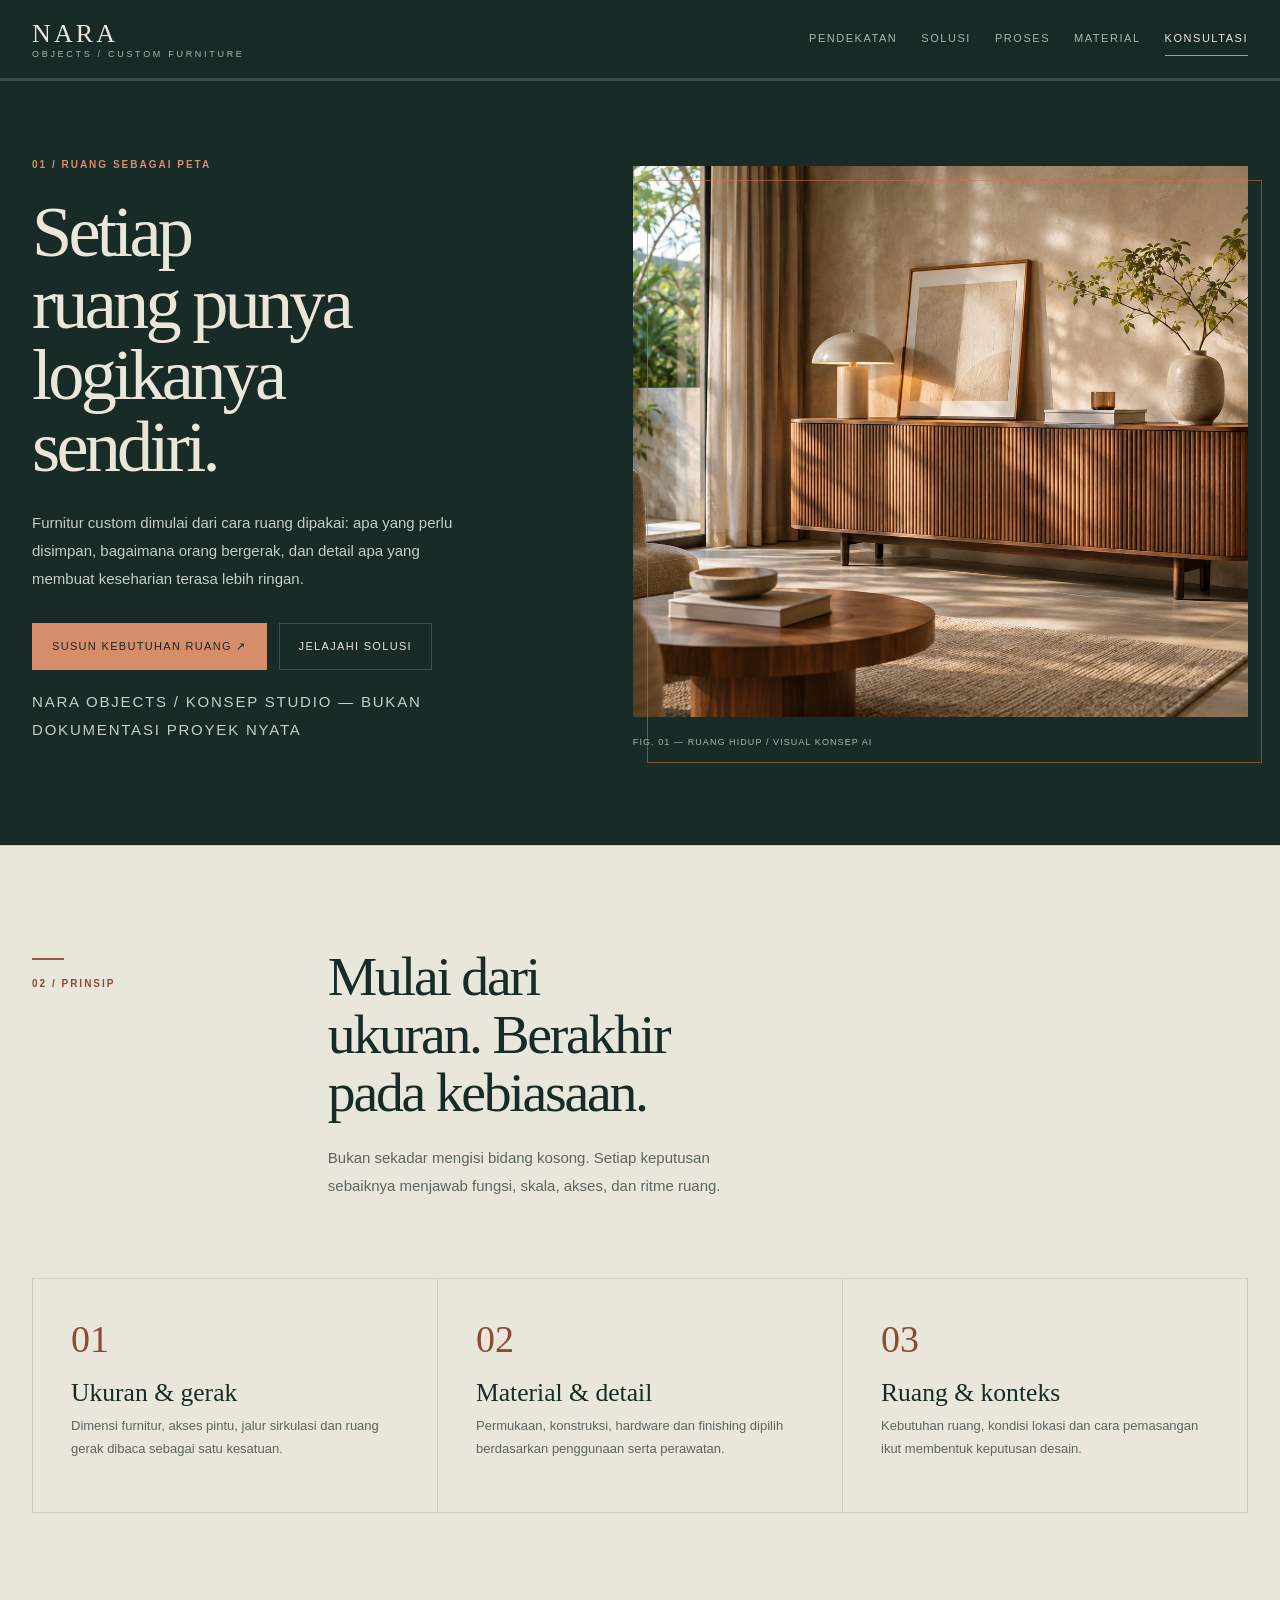
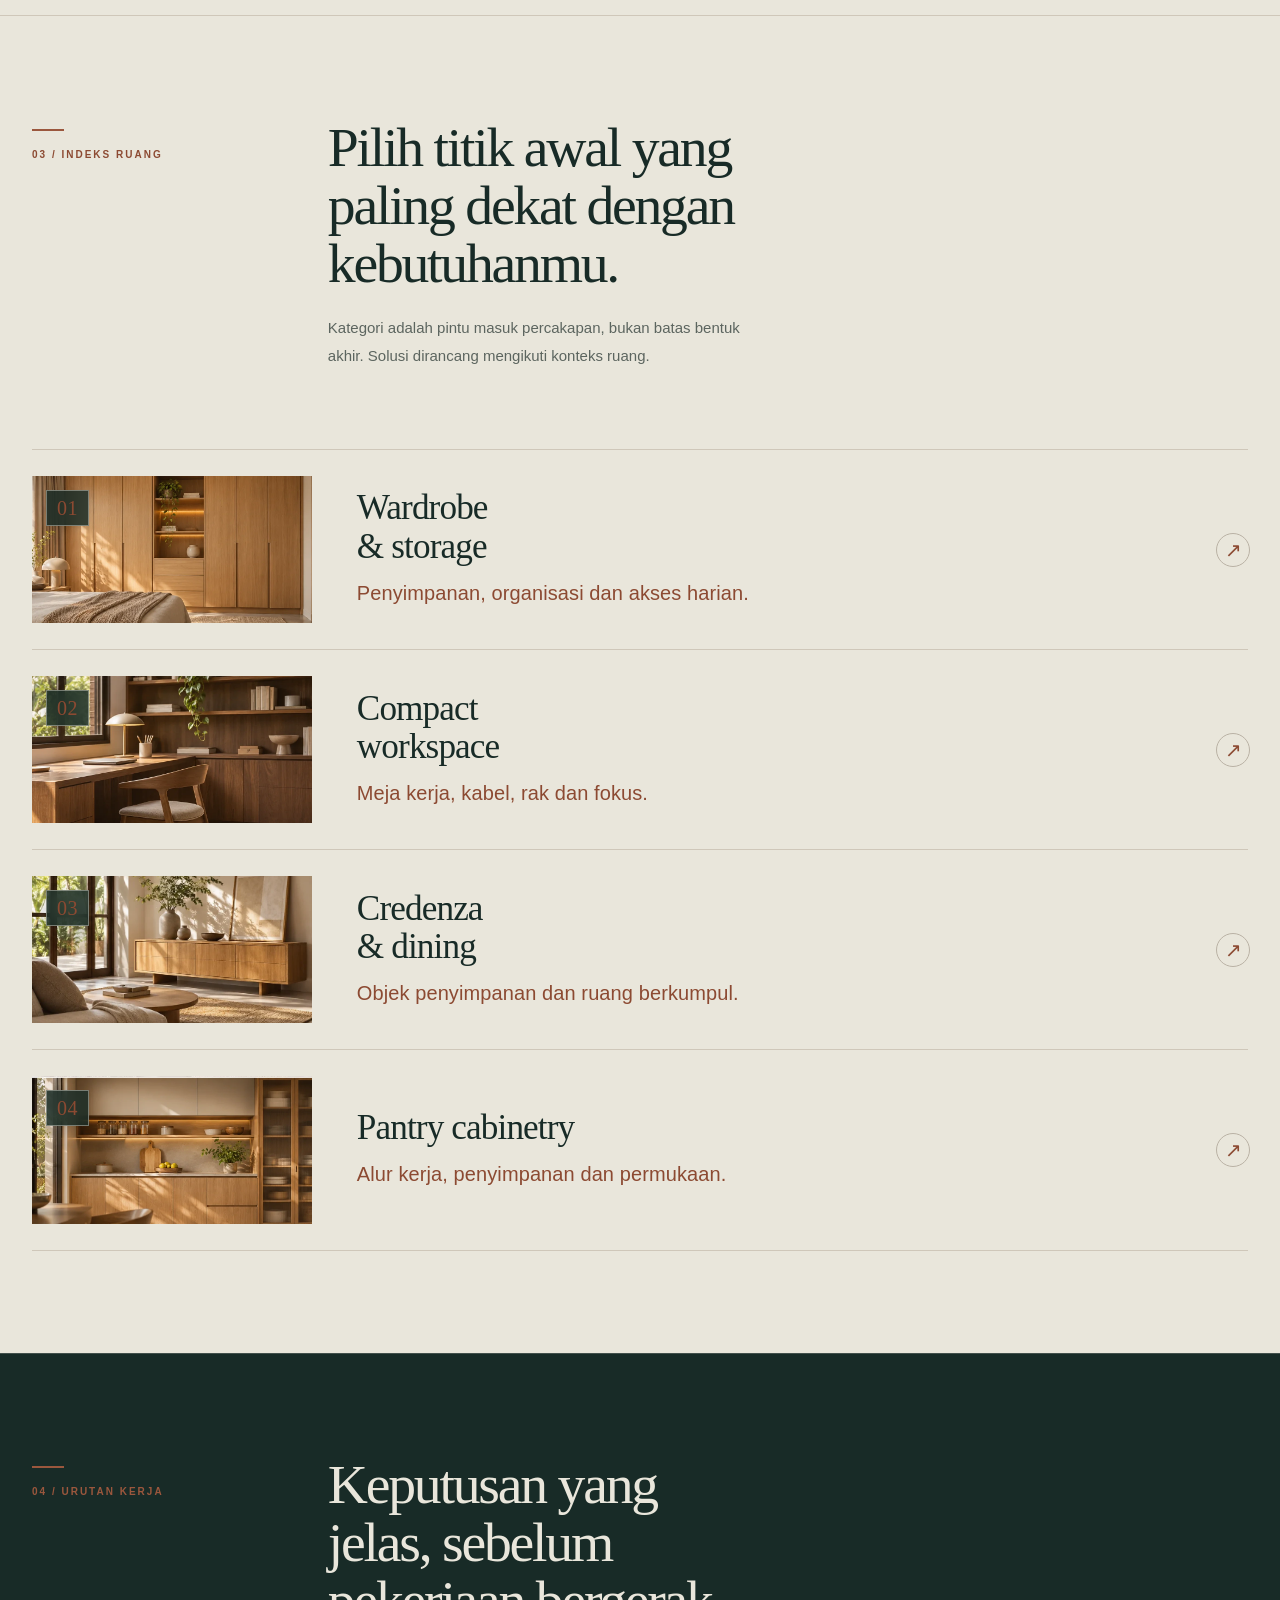
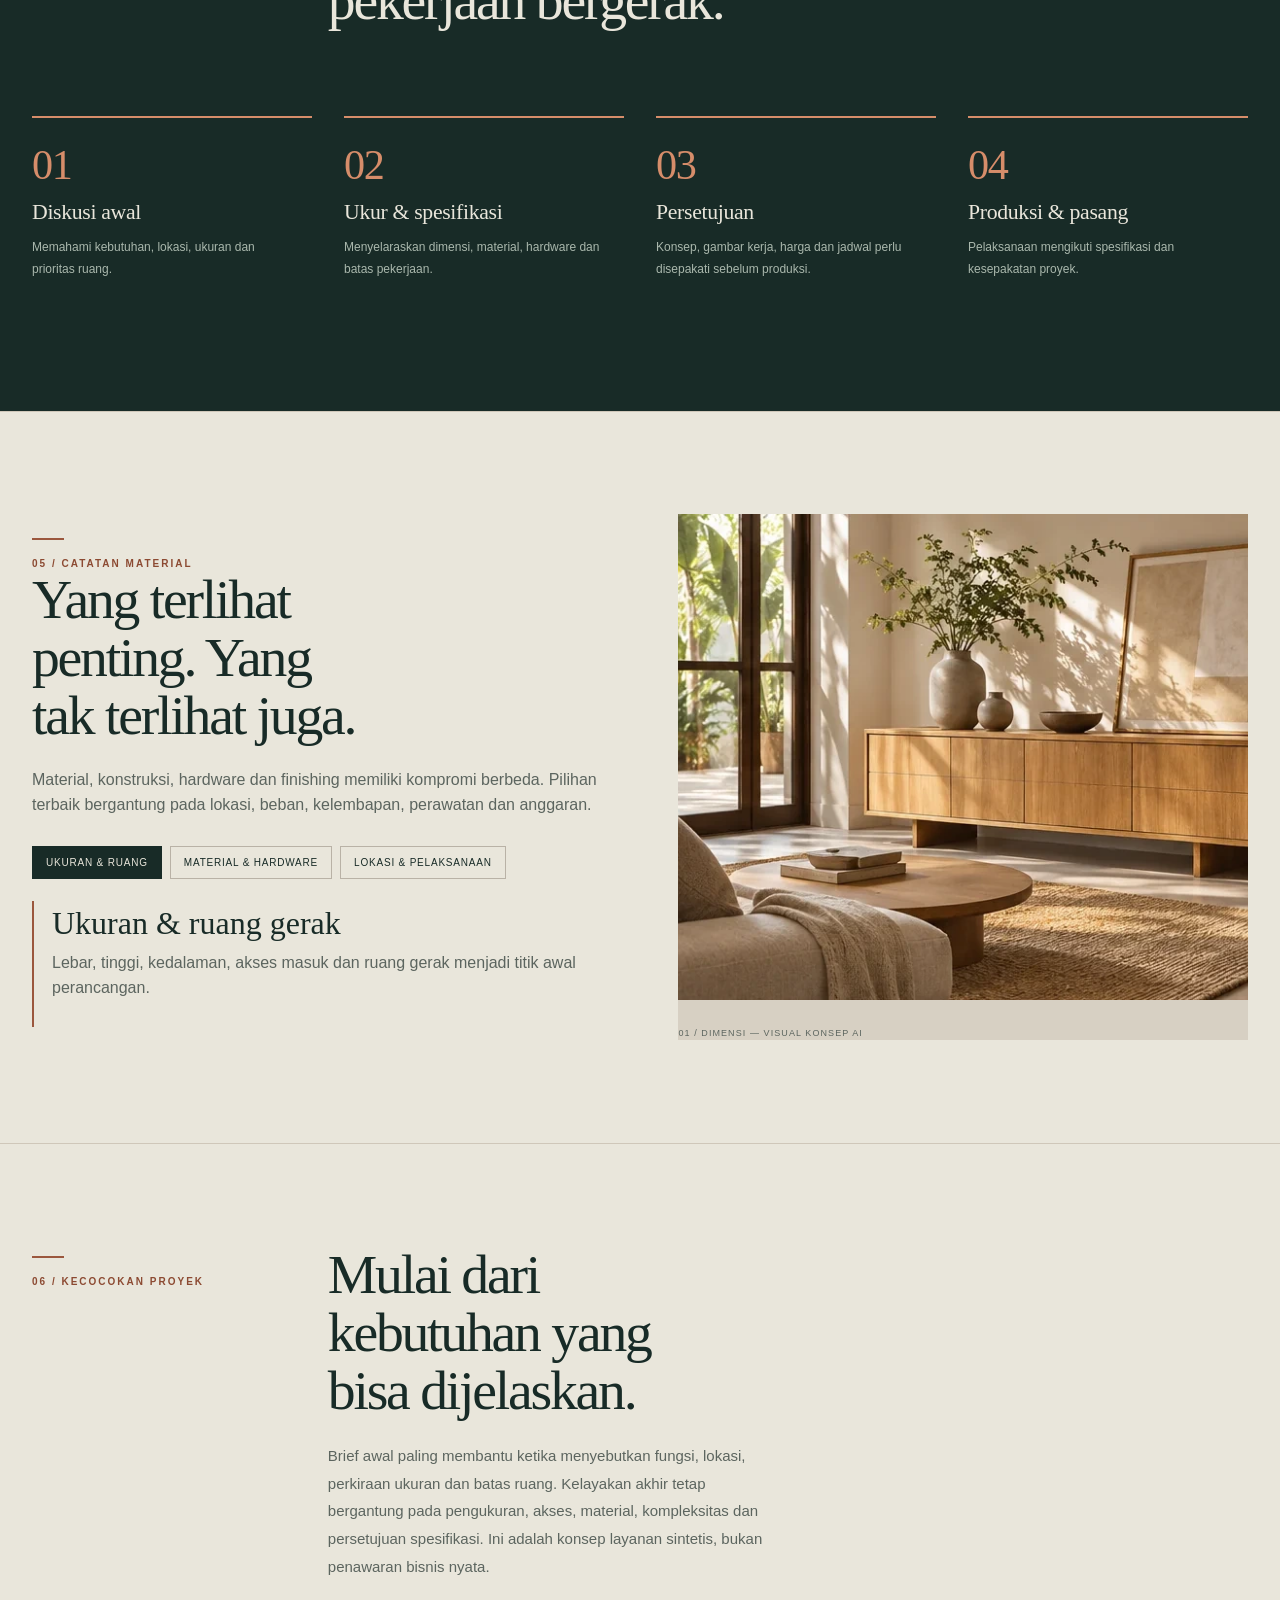
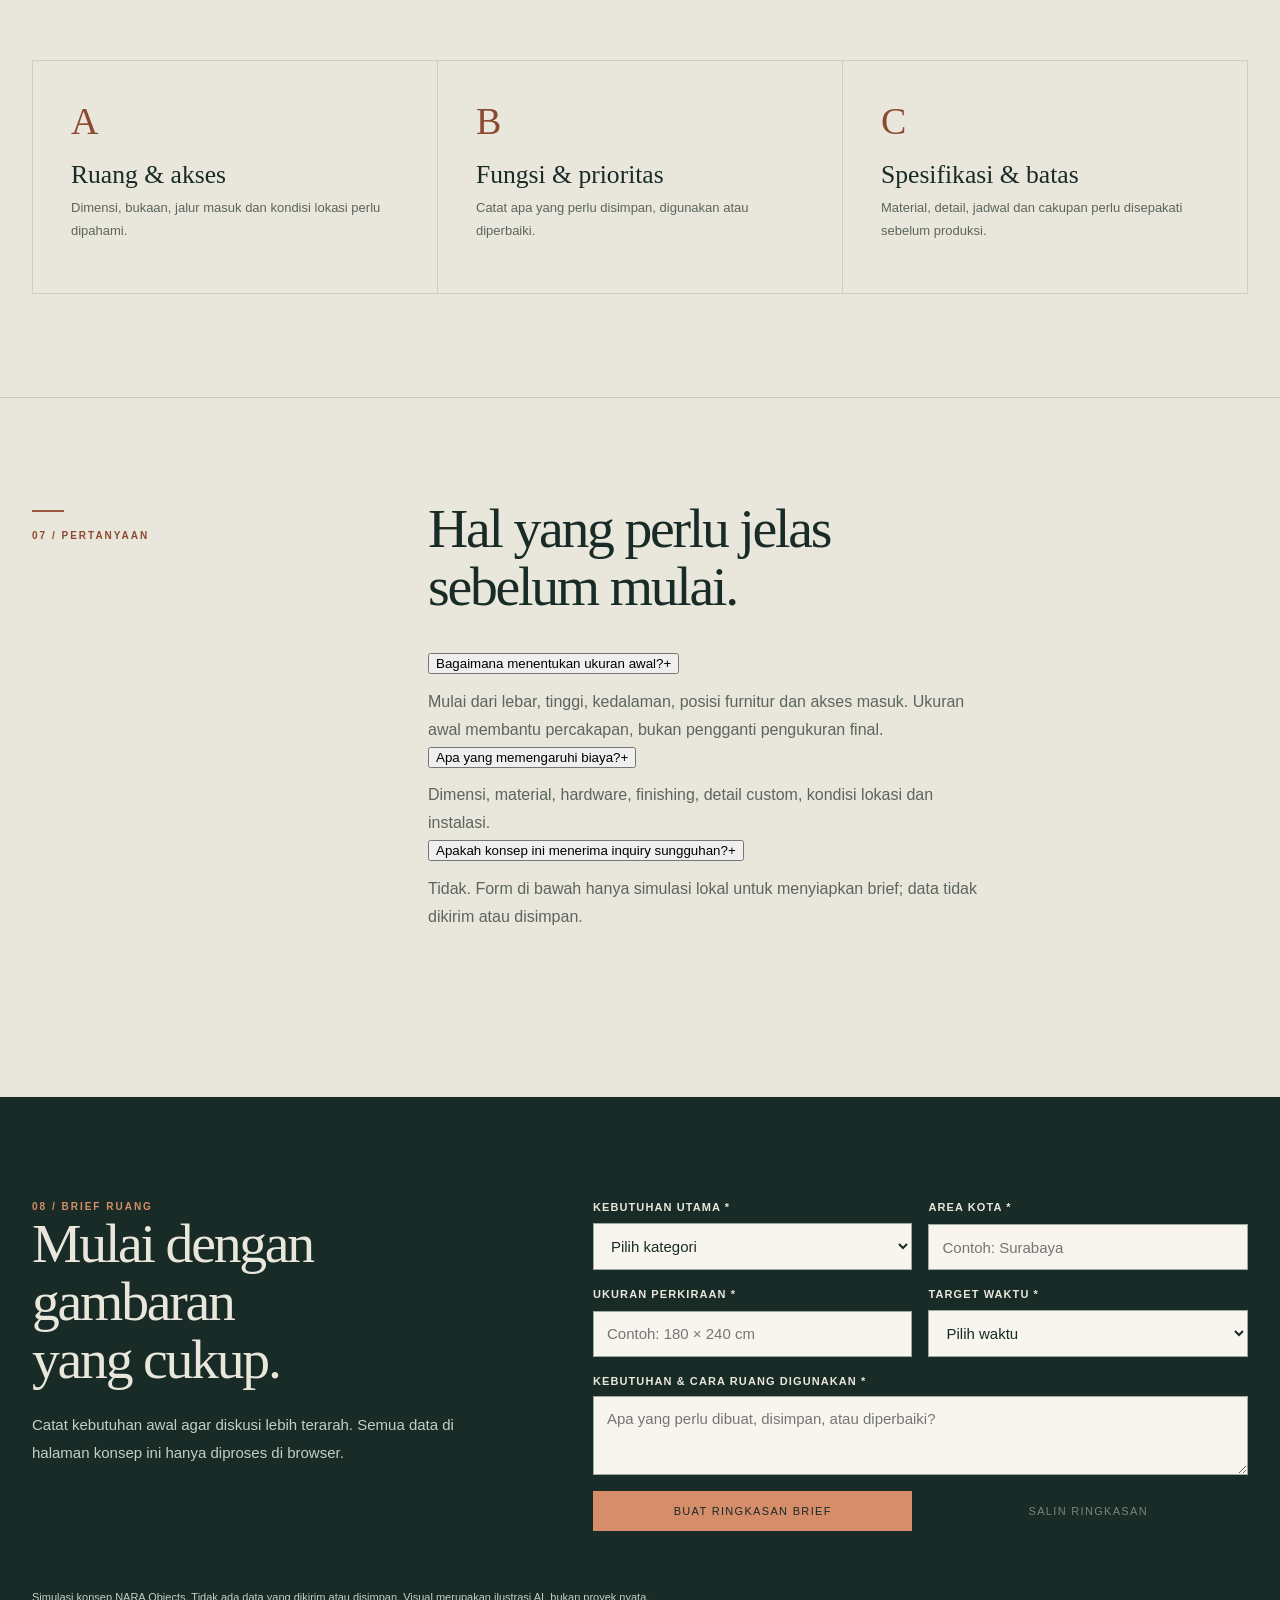
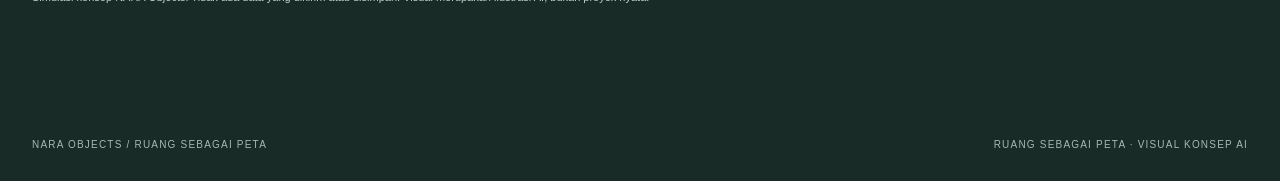
==== commit d82bf6f3: "R5.4 replace native FAQ details with explicit button accordion" ====
--- a/index.html
+++ b/index.html
@@ -17,7 +17,7 @@
 <section class="section light" id="solutions"><div class="wrap"><div class="sectionhead" data-reveal><div class="index">03 / Indeks ruang</div><div><h2>Pilih titik awal yang paling dekat dengan kebutuhanmu.</h2><p class="lede">Kategori adalah pintu masuk percakapan, bukan batas bentuk akhir. Solusi dirancang mengikuti konteks ruang.</p></div></div><div class="categorylist"><a class="category" href="#brief" data-cat="Wardrobe & storage" data-reveal><span class="category-media"><img class="category-image" src="assets/wardrobe.webp" alt="Visual konsep AI wardrobe built-in; bukan proyek nyata NARA"><span class="category-num">01</span></span><span class="category-copy"><h3>Wardrobe & storage</h3><span class="category-description">Penyimpanan, organisasi dan akses harian.</span></span><span class="category-arrow" aria-hidden="true">↗</span></a><a class="category" href="#brief" data-cat="Compact workspace" data-reveal><span class="category-media"><img class="category-image" src="assets/workspace.webp" alt="Visual konsep AI compact workspace; bukan proyek nyata NARA"><span class="category-num">02</span></span><span class="category-copy"><h3>Compact workspace</h3><span class="category-description">Meja kerja, kabel, rak dan fokus.</span></span><span class="category-arrow" aria-hidden="true">↗</span></a><a class="category" href="#brief" data-cat="Credenza & dining" data-reveal><span class="category-media"><img class="category-image" src="assets/credenza.webp" alt="Visual konsep AI credenza dan dining; bukan proyek nyata NARA"><span class="category-num">03</span></span><span class="category-copy"><h3>Credenza & dining</h3><span class="category-description">Objek penyimpanan dan ruang berkumpul.</span></span><span class="category-arrow" aria-hidden="true">↗</span></a><a class="category" href="#brief" data-cat="Pantry cabinetry" data-reveal><span class="category-media"><img class="category-image" src="assets/pantry.webp" alt="Visual konsep AI pantry cabinetry; bukan proyek nyata NARA"><span class="category-num">04</span></span><span class="category-copy"><h3>Pantry cabinetry</h3><span class="category-description">Alur kerja, penyimpanan dan permukaan.</span></span><span class="category-arrow" aria-hidden="true">↗</span></a></div></div></section>
 <section class="section" id="process"><div class="wrap"><div class="sectionhead" data-reveal><div class="index">04 / Urutan kerja</div><div><h2>Keputusan yang jelas, sebelum pekerjaan bergerak.</h2></div></div><div class="process"><article class="step" data-reveal><b>01</b><h3>Diskusi awal</h3><p>Memahami kebutuhan, lokasi, ukuran dan prioritas ruang.</p></article><article class="step" data-reveal><b>02</b><h3>Ukur & spesifikasi</h3><p>Menyelaraskan dimensi, material, hardware dan batas pekerjaan.</p></article><article class="step" data-reveal><b>03</b><h3>Persetujuan</h3><p>Konsep, gambar kerja, harga dan jadwal perlu disepakati sebelum produksi.</p></article><article class="step" data-reveal><b>04</b><h3>Produksi & pasang</h3><p>Pelaksanaan mengikuti spesifikasi dan kesepakatan proyek.</p></article></div></div></section>
 <section class="section light" id="materials"><div class="wrap material" data-reveal><div><div class="index" data-reveal>05 / Catatan material</div><h2>Yang terlihat penting. Yang tak terlihat juga.</h2><p>Material, konstruksi, hardware dan finishing memiliki kompromi berbeda. Pilihan terbaik bergantung pada lokasi, beban, kelembapan, perawatan dan anggaran.</p><div class="material-tabs" role="group" aria-label="Pilih topik material"><button class="material-tab is-active" type="button" data-material="dimensions" aria-pressed="true">Ukuran & ruang</button><button class="material-tab" type="button" data-material="specification" aria-pressed="false">Material & hardware</button><button class="material-tab" type="button" data-material="execution" aria-pressed="false">Lokasi & pelaksanaan</button></div><div class="material-detail"><h3 id="materialTitle">Ukuran & ruang gerak</h3><p id="materialText">Lebar, tinggi, kedalaman, akses masuk dan ruang gerak menjadi titik awal perancangan.</p></div></div><figure><img id="materialImage" src="assets/credenza.webp" alt="Visual konsep AI credenza walnut; bukan proyek nyata NARA"><figcaption class="caption" id="materialLabel">01 / DIMENSI — VISUAL KONSEP AI</figcaption></figure></div></section>
-<section class="section light" id="fit"><div class="wrap"><div class="sectionhead" data-reveal><div class="index">06 / Kecocokan proyek</div><div><h2>Mulai dari kebutuhan yang bisa dijelaskan.</h2><p class="lede">Brief awal paling membantu ketika menyebutkan fungsi, lokasi, perkiraan ukuran dan batas ruang. Kelayakan akhir tetap bergantung pada pengukuran, akses, material, kompleksitas dan persetujuan spesifikasi. Ini adalah konsep layanan sintetis, bukan penawaran bisnis nyata.</p></div></div><div class="principles"><article><b>A</b><h3>Ruang & akses</h3><p>Dimensi, bukaan, jalur masuk dan kondisi lokasi perlu dipahami.</p></article><article><b>B</b><h3>Fungsi & prioritas</h3><p>Catat apa yang perlu disimpan, digunakan atau diperbaiki.</p></article><article><b>C</b><h3>Spesifikasi & batas</h3><p>Material, detail, jadwal dan cakupan perlu disepakati sebelum produksi.</p></article></div></div></section><section class="section light" id="faq"><div class="wrap sectionhead"><div class="index">07 / Pertanyaan</div><div class="faq" data-reveal><h2>Hal yang perlu jelas sebelum mulai.</h2><details><summary>Bagaimana menentukan ukuran awal?</summary><div class="faq-answer"><p>Mulai dari lebar, tinggi, kedalaman, posisi furnitur dan akses masuk. Ukuran awal membantu percakapan, bukan pengganti pengukuran final.</p></div></details><details><summary>Apa yang memengaruhi biaya?</summary><div class="faq-answer"><p>Dimensi, material, hardware, finishing, detail custom, kondisi lokasi dan instalasi.</p></div></details><details><summary>Apakah konsep ini menerima inquiry sungguhan?</summary><div class="faq-answer"><p>Tidak. Form di bawah hanya simulasi lokal untuk menyiapkan brief; data tidak dikirim atau disimpan.</p></div></details></div></div></section>
+<section class="section light" id="fit"><div class="wrap"><div class="sectionhead" data-reveal><div class="index">06 / Kecocokan proyek</div><div><h2>Mulai dari kebutuhan yang bisa dijelaskan.</h2><p class="lede">Brief awal paling membantu ketika menyebutkan fungsi, lokasi, perkiraan ukuran dan batas ruang. Kelayakan akhir tetap bergantung pada pengukuran, akses, material, kompleksitas dan persetujuan spesifikasi. Ini adalah konsep layanan sintetis, bukan penawaran bisnis nyata.</p></div></div><div class="principles"><article><b>A</b><h3>Ruang & akses</h3><p>Dimensi, bukaan, jalur masuk dan kondisi lokasi perlu dipahami.</p></article><article><b>B</b><h3>Fungsi & prioritas</h3><p>Catat apa yang perlu disimpan, digunakan atau diperbaiki.</p></article><article><b>C</b><h3>Spesifikasi & batas</h3><p>Material, detail, jadwal dan cakupan perlu disepakati sebelum produksi.</p></article></div></div></section><section class="section light" id="faq"><div class="wrap sectionhead"><div class="index">07 / Pertanyaan</div><div class="faq" data-reveal><h2>Hal yang perlu jelas sebelum mulai.</h2><div class="faq-item"><button class="faq-trigger" id="faq-trigger-1" type="button" aria-expanded="false" aria-controls="faq-panel-1"><span>Bagaimana menentukan ukuran awal?</span><span class="faq-icon" aria-hidden="true">+</span></button><div class="faq-panel" id="faq-panel-1" role="region" aria-labelledby="faq-trigger-1" aria-hidden="true" inert><div class="faq-panel-inner"><p>Mulai dari lebar, tinggi, kedalaman, posisi furnitur dan akses masuk. Ukuran awal membantu percakapan, bukan pengganti pengukuran final.</p></div></div></div><div class="faq-item"><button class="faq-trigger" id="faq-trigger-2" type="button" aria-expanded="false" aria-controls="faq-panel-2"><span>Apa yang memengaruhi biaya?</span><span class="faq-icon" aria-hidden="true">+</span></button><div class="faq-panel" id="faq-panel-2" role="region" aria-labelledby="faq-trigger-2" aria-hidden="true" inert><div class="faq-panel-inner"><p>Dimensi, material, hardware, finishing, detail custom, kondisi lokasi dan instalasi.</p></div></div></div><div class="faq-item"><button class="faq-trigger" id="faq-trigger-3" type="button" aria-expanded="false" aria-controls="faq-panel-3"><span>Apakah konsep ini menerima inquiry sungguhan?</span><span class="faq-icon" aria-hidden="true">+</span></button><div class="faq-panel" id="faq-panel-3" role="region" aria-labelledby="faq-trigger-3" aria-hidden="true" inert><div class="faq-panel-inner"><p>Tidak. Form di bawah hanya simulasi lokal untuk menyiapkan brief; data tidak dikirim atau disimpan.</p></div></div></div></div></div></section>
 <section class="brief" id="brief"><div class="brief-inner" data-reveal><div class="wrap briefgrid"><div><div class="eyebrow">08 / Brief ruang</div><h2>Mulai dengan gambaran yang cukup.</h2><p>Catat kebutuhan awal agar diskusi lebih terarah. Semua data di halaman konsep ini hanya diproses di browser.</p></div><div class="form" id="briefForm" role="group" aria-label="Brief ruang"><div class="field"><label for="category">Kebutuhan utama *</label><select id="category" required><option value="">Pilih kategori</option><option>Wardrobe & storage</option><option>Compact workspace</option><option>Credenza & dining</option><option>Pantry cabinetry</option><option>Kebutuhan lain</option></select></div><div class="field"><label for="city">Area kota *</label><input id="city" required placeholder="Contoh: Surabaya"></div><div class="field"><label for="size">Ukuran perkiraan *</label><input id="size" required placeholder="Contoh: 180 × 240 cm"></div><div class="field"><label for="timeline">Target waktu *</label><select id="timeline" required><option value="">Pilih waktu</option><option>Dalam 1 bulan</option><option>1–3 bulan</option><option>Masih eksplorasi</option></select></div><div class="field full"><label for="notes">Kebutuhan & cara ruang digunakan *</label><textarea id="notes" rows="3" required placeholder="Apa yang perlu dibuat, disimpan, atau diperbaiki?"></textarea></div><button class="btn" type="button" id="generate">Buat ringkasan brief</button><button class="btn ghost" type="button" id="copy" disabled>Salin ringkasan</button><output class="status" id="status" aria-live="polite"></output><pre class="summary" id="summary" tabindex="-1" hidden></pre></div></div></div><div class="wrap disclosure">Simulasi konsep NARA Objects. Tidak ada data yang dikirim atau disimpan. Visual merupakan ilustrasi AI, bukan proyek nyata.</div></section>
 </main><footer class="wrap footer"><span>NARA OBJECTS / RUANG SEBAGAI PETA</span><span>RUANG SEBAGAI PETA · VISUAL KONSEP AI</span></footer>
 <script src="script.js" defer></script></body></html>
--- a/styles.css
+++ b/styles.css
@@ -156,3 +156,74 @@
 .brief p,.briefgrid>div:first-child>p{color:#c4cec5;line-height:1.8}
 .category:focus-visible{outline:3px solid var(--clay-deep);outline-offset:4px}
 .category:focus-visible .category-num{background:#101f1c}
+
+
+/* R5.1 — quieter editorial typography and consistently paced interactions. */
+:root{--ease-silk:cubic-bezier(.22,.61,.36,1)}
+/* Reduce oversized display type; use measure, rhythm and small metadata for hierarchy. */
+h1{font-size:clamp(3.25rem,5.65vw,5.8rem);line-height:.99;letter-spacing:-.052em;max-width:11ch}
+.section h2,.material h2,.brief h2{font-size:clamp(2.35rem,4.35vw,4.15rem);line-height:1.04;letter-spacing:-.04em;max-width:15ch}
+.hero p,.lede,.briefgrid>div:first-child>p{font-size:15px;line-height:1.85;max-width:54ch}
+.category{transition:background .55s var(--ease-silk);padding-top:26px;padding-bottom:26px}
+.category:hover{padding-left:0;padding-right:0;background:rgba(24,43,39,.025)}
+.category-media{height:clamp(132px,11.5vw,168px)}
+.category-image{transition:transform .9s var(--ease-silk),filter .7s var(--ease-silk)}
+.category:hover .category-image{transform:scale(1.025);filter:saturate(1.02)}
+.category h3{font-size:clamp(25px,2.75vw,38px);line-height:1.08;letter-spacing:-.025em}
+.category-description{font-size:13px;letter-spacing:.005em;line-height:1.7}
+.category-num{min-width:36px;height:36px;font-size:17px;background:rgba(24,43,39,.82);box-shadow:0 2px 8px rgba(0,0,0,.1)}
+.category-arrow{transition:transform .55s var(--ease-silk),background .4s,color .4s}
+.category:hover .category-arrow{transform:translate(2px,-2px)}
+.step{transition:transform .55s var(--ease-silk),border-color .4s,padding .4s}
+.step:hover{transform:translateY(-3px);border-color:var(--clay)}
+.step b{font-size:clamp(34px,3.3vw,46px);letter-spacing:-.035em}
+.step h3{font-size:clamp(19px,1.7vw,23px);letter-spacing:-.015em}
+.step p{font-size:12px;line-height:1.8}
+.material figure{background:#d7d0c3}
+.material img{opacity:1;transform:scale(1);transition:opacity .32s var(--ease-silk),transform .8s var(--ease-silk),filter .5s}
+.material img.is-changing{opacity:0;transform:scale(1.012);filter:blur(2px)}
+.material-detail h3,.material-detail p,.material-label{transition:opacity .25s var(--ease-silk)}
+.material-detail.is-changing h3,.material-detail.is-changing p{opacity:.35}
+.material-tab{transition:background .35s var(--ease-silk),color .35s var(--ease-silk),border-color .35s,transform .35s}
+.material-tab:hover{transform:translateY(-1px)}
+.faq details{padding:0;border-color:#c9c1b4}
+.faq summary{padding:22px 42px 22px 0;transition:color .3s var(--ease-silk)}
+.faq summary:hover{color:#8c4a32}
+.faq-answer{display:grid;grid-template-rows:0fr;opacity:0;transition:grid-template-rows .48s var(--ease-silk),opacity .35s var(--ease-silk)}
+.faq-answer p{overflow:hidden;min-height:0;margin:0;padding:0 42px 0 0;transition:padding .48s var(--ease-silk)}
+.faq details[open] .faq-answer{grid-template-rows:1fr;opacity:1}
+.faq details[open] .faq-answer p{padding:0 42px 22px 0}
+.faq summary:after{transition:transform .4s var(--ease-silk),background .35s,color .35s}
+@media(max-width:700px){
+ h1{font-size:clamp(3rem,10.5vw,4.4rem)}
+ .section h2,.material h2,.brief h2{font-size:clamp(2.25rem,7.7vw,3.35rem)}
+ .category{padding-top:17px;padding-bottom:17px}
+ .category-media{height:110px}
+ .category h3{font-size:clamp(19px,4.8vw,25px)}
+ .category-description{font-size:11px;line-height:1.55}
+ .step b{font-size:36px}
+}
+@media(max-width:390px){
+ .category-media{height:98px}
+ .category h3{font-size:19px}
+}
+@media(prefers-reduced-motion:reduce){
+ .faq-answer,.faq-answer p{transition:none!important}
+}
+
+
+/* R5.3 — make process feedback perceptible across pointer, focus and touch states. */
+.step{position:relative;transition:transform .35s var(--ease-out),border-color .3s,color .3s}
+.step:after{content:"";display:block;width:0;height:2px;background:var(--clay);margin-top:14px;transition:width .35s var(--ease-out)}
+.step:hover,.step:focus-within{transform:translateY(-5px);border-color:var(--paper)}
+.step:hover:after,.step:focus-within:after{width:42px}
+.step:active{transform:translateY(-2px)}
+.step b{transition:color .3s var(--ease-out),transform .35s var(--ease-out);display:inline-block}
+.step:hover b,.step:focus-within b{color:var(--paper);transform:translateY(-2px)}
+.faq-answer{min-height:0;overflow:hidden}
+.faq-answer>p{min-height:0;overflow:hidden}
+.faq details[open] .faq-answer{min-height:0}
+@media(prefers-reduced-motion:reduce){
+ .step,.step b{transform:none!important;transition:none!important}
+ .step:after{transition:none!important}
+}
